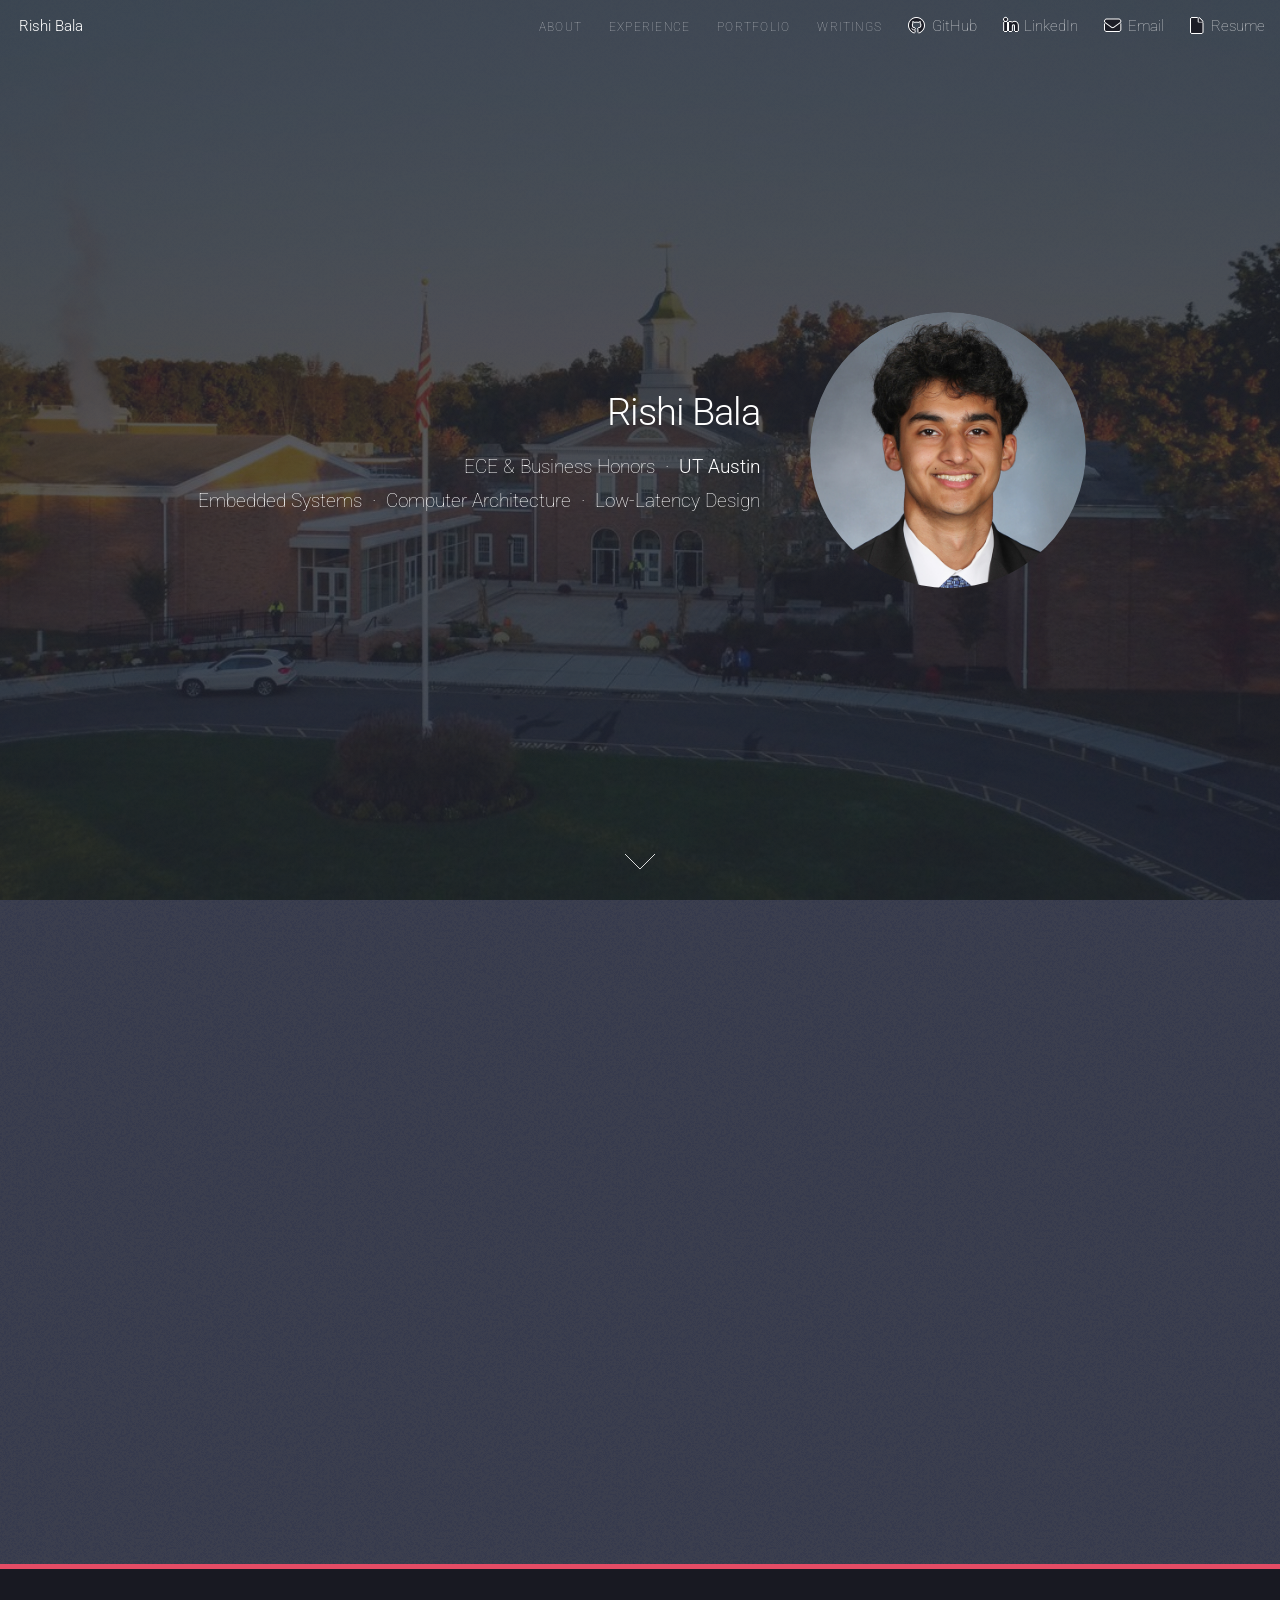
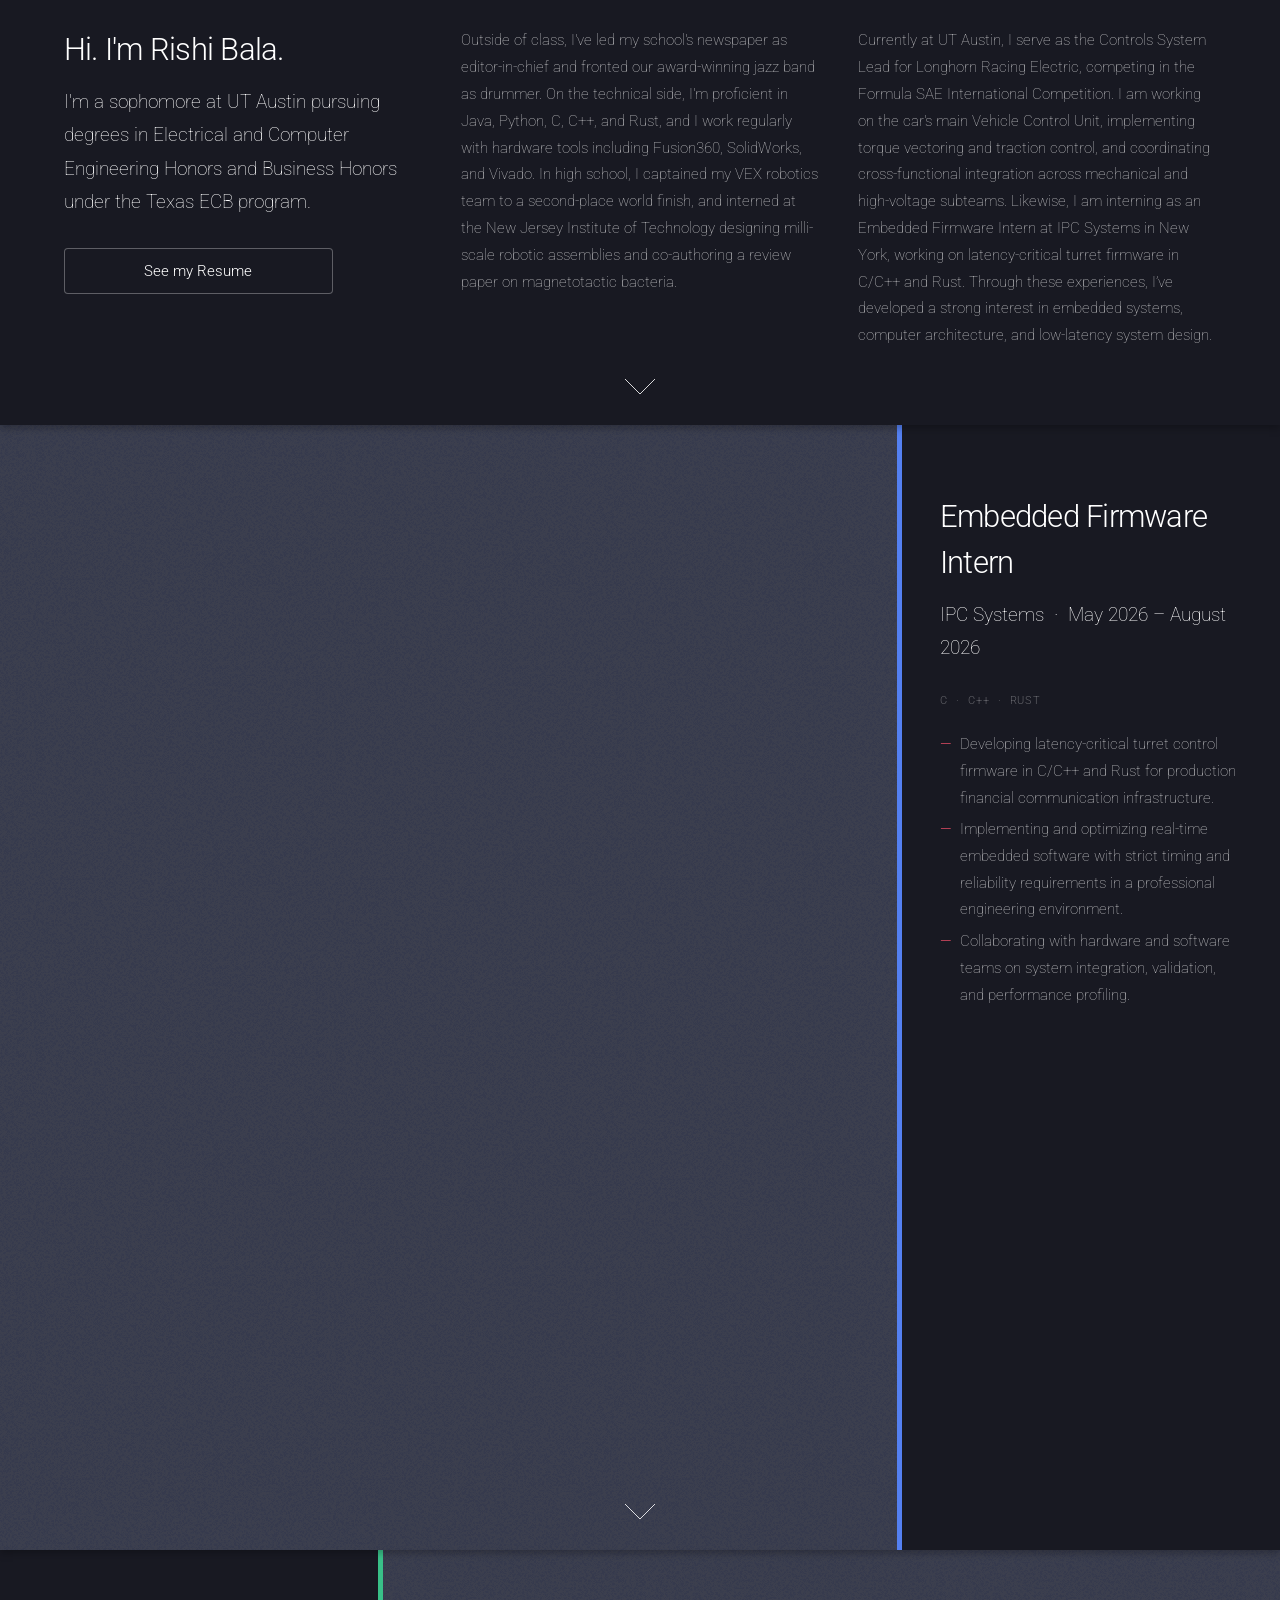
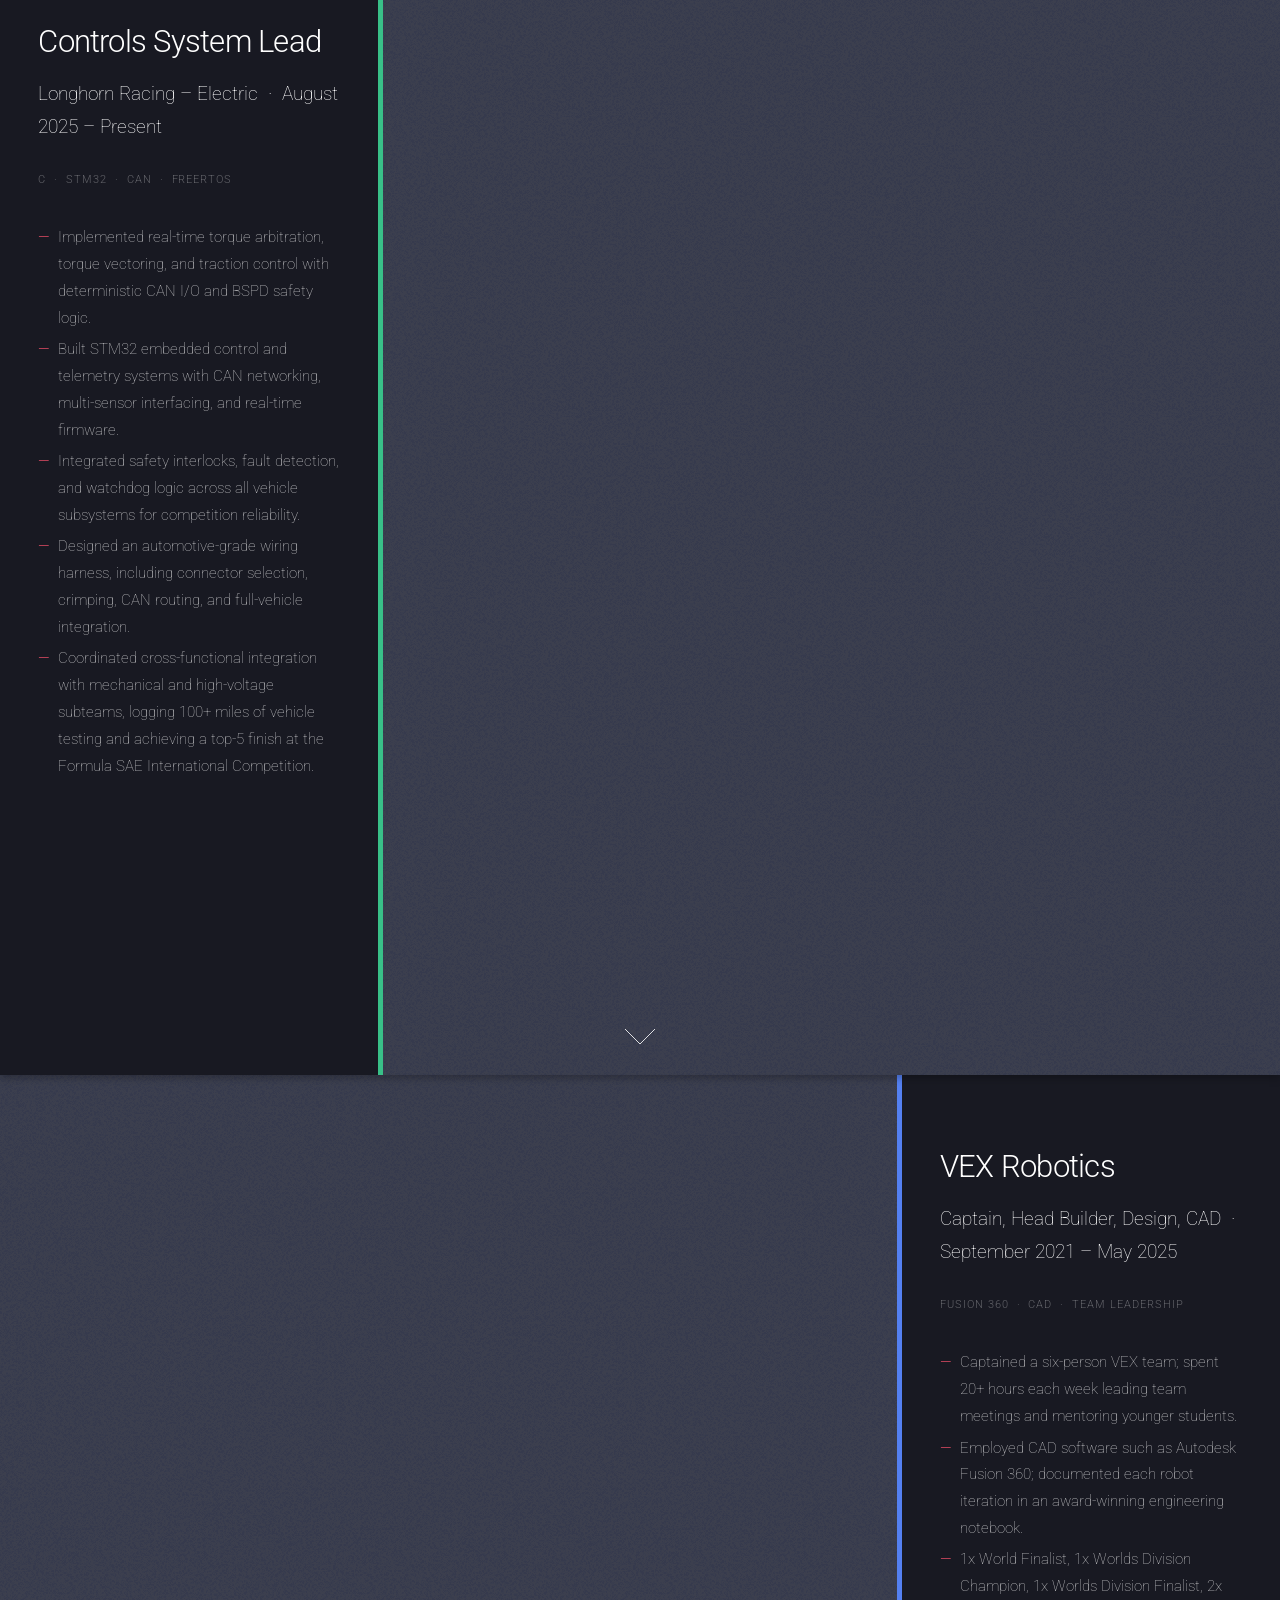
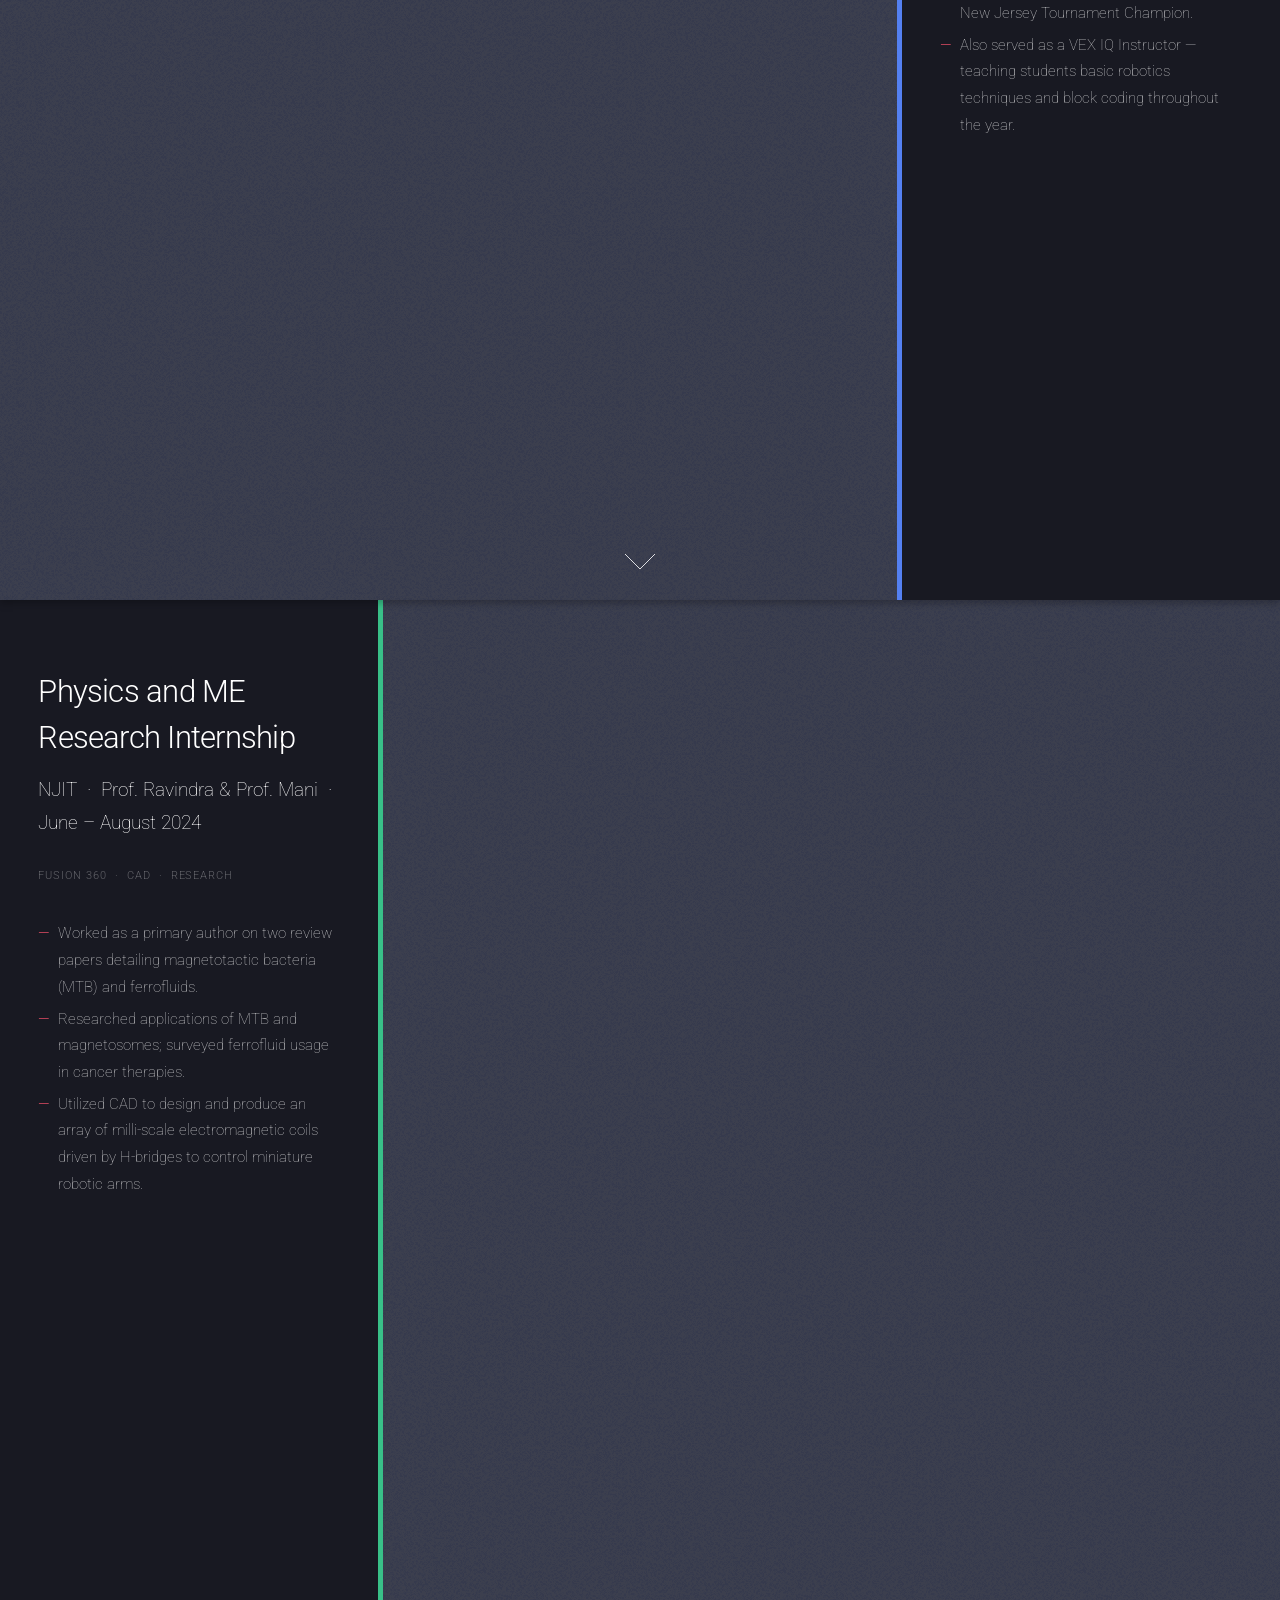
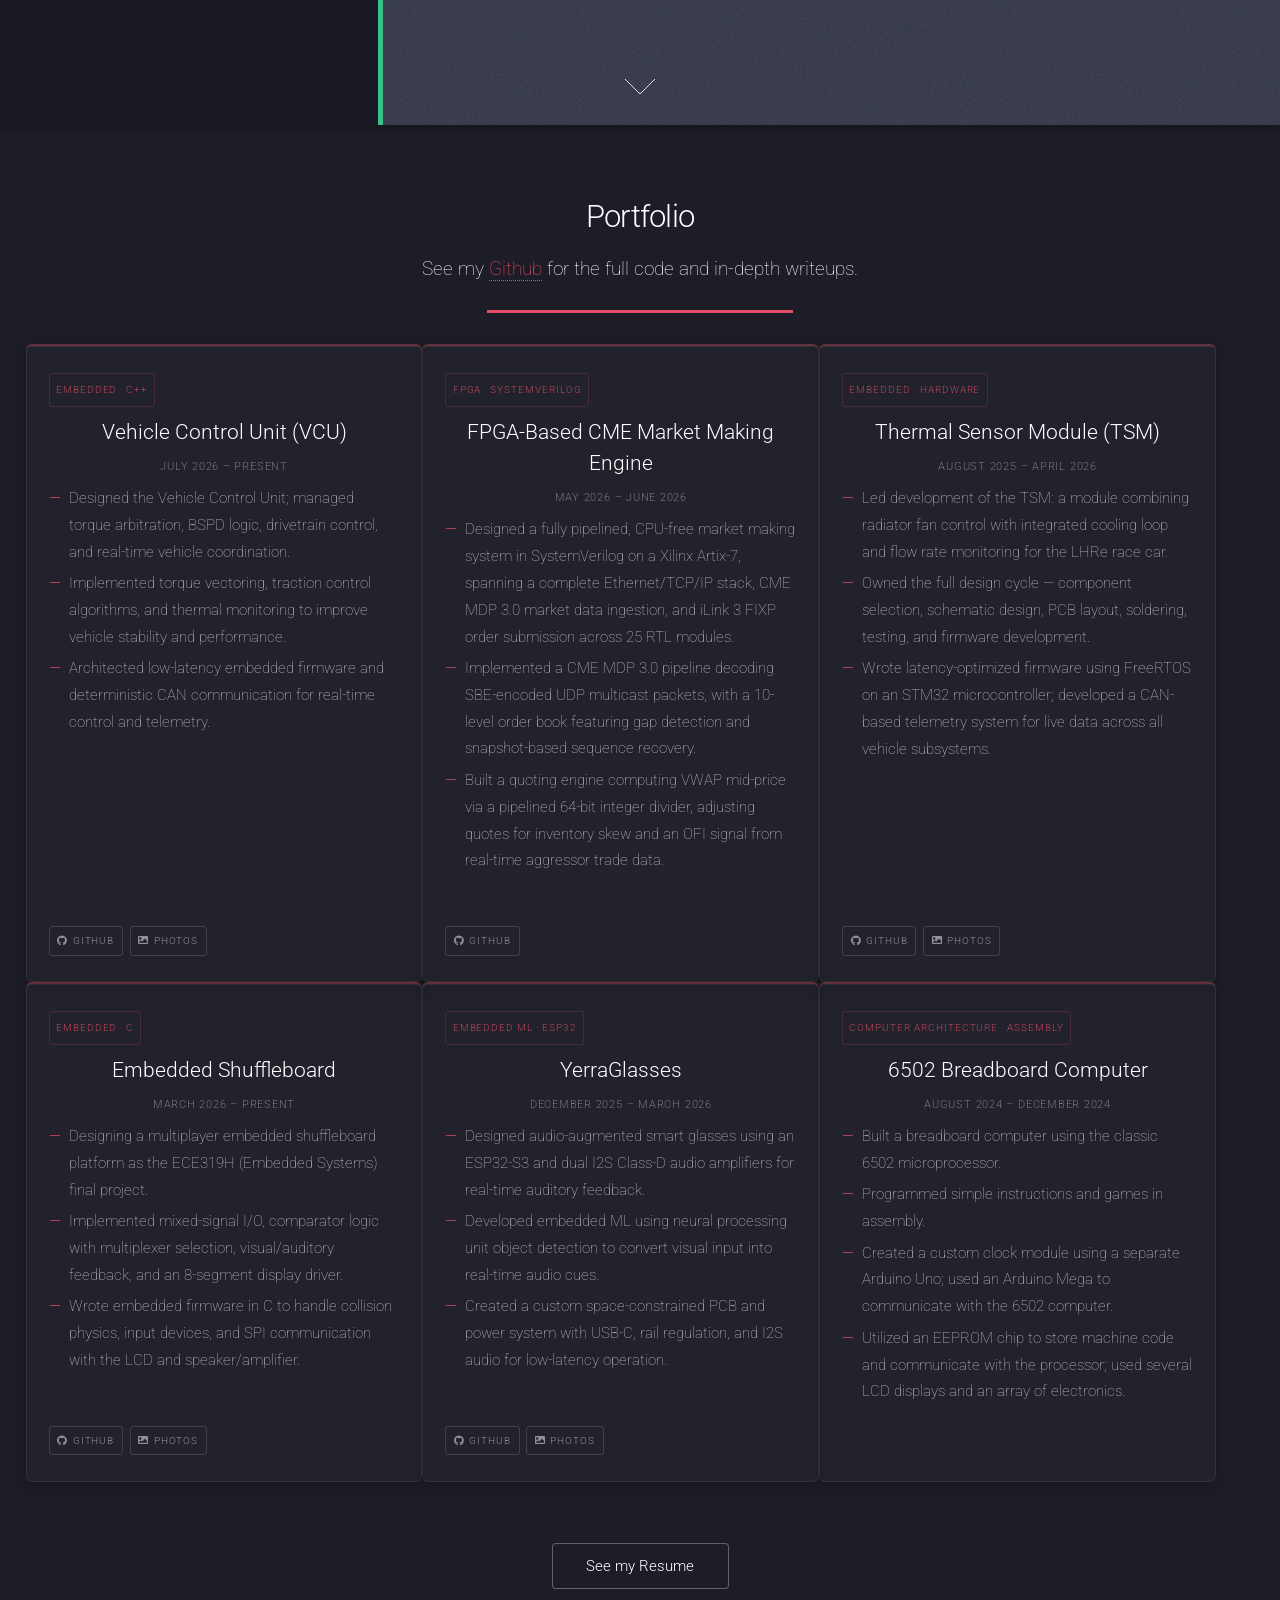
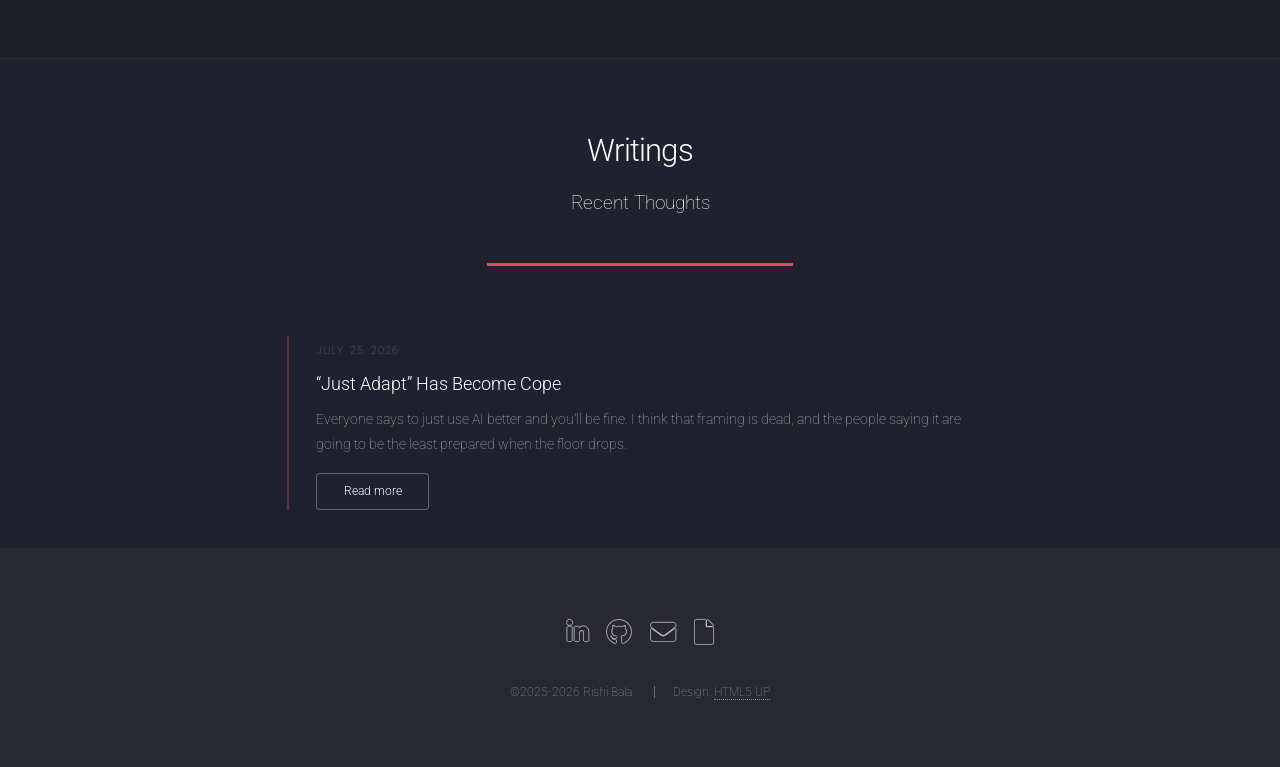
==== index.html @ bdae5bd9 "updated" ====
<!DOCTYPE HTML>

<html>

<head>
	<title>Rishi Bala</title>
	<meta charset="utf-8" />
	<meta name="viewport" content="width=device-width, initial-scale=1, user-scalable=no" />
	<link rel="stylesheet" href="assets/css/main.css" />
	<link rel="icon" type="image/png" href="pic100.ico" />
	<noscript>
		<link rel="stylesheet" href="assets/css/noscript.css" />
	</noscript>
</head>

<body class="is-preload landing">
	<div id="page-wrapper">

		<!-- Header -->
		<header id="header">
			<h1 id="logo"><a href="index.html">Rishi Bala</a></h1>
			<nav id="nav">
				<ul>
					<li><a href="#one" class="scrolly">About</a></li>
					<li><a href="#ipc" class="scrolly">Experience</a></li>
					<li><a href="#five" class="scrolly">Portfolio</a></li>
					<li><a href="#blog" class="scrolly">Writings</a></li>
					<li><a href="https://github.com/rbala25" class="icon brands alt fa-github"><span class="label">GitHub</span></a></li>
					<li><a href="https://www.linkedin.com/in/rishi-bala-443583258/" class="icon brands alt fa-linkedin-in"><span class="label">LinkedIn</span></a></li>
					<li><a href="mailto:rishibala2007@gmail.com" class="icon solid alt fa-envelope"><span class="label">Email</span></a></li>
					<li><a href="images/Rishi Bala Resume.pdf" class="icon solid alt fa-file"><span class="label">Resume</span></a></li>
				</ul>
			</nav>
		</header>

		<!-- Banner -->
		<section id="banner">
			<div class="content">
				<header>
					<h2>Rishi Bala</h2>
					<p>ECE &amp; Business Honors &nbsp;&middot;&nbsp; <strong>UT Austin</strong>
						<br>
						Embedded Systems &nbsp;&middot;&nbsp; Computer Architecture &nbsp;&middot;&nbsp; Low-Latency Design
					</p>
				</header>
				<span class="image"><img src="images/pic00.jpg" alt="" /></span>
			</div>
			<a href="#one" class="goto-next scrolly">Next</a>
		</section>

		<!-- One -->
		<section id="one" class="spotlight style1 bottom">
			<span class="image fit main"><img src="images/pic02.jpg" alt="" /></span>
			<div class="content">
				<div class="container">
					<div class="row">
						<div class="col-4 col-12-medium">
							<header>
								<h2>Hi. I'm <strong>Rishi Bala</strong>.</h2>
								<p>I'm a sophomore at UT Austin pursuing degrees in Electrical and Computer Engineering
									Honors and Business Honors under the Texas ECB program.</p>
							</header>
							<a href="images/Rishi Bala Resume.pdf" class="button1">See my
								Resume</a>
						</div>
						<div class="col-4 col-12-medium">
							<p>Outside of class, I've led my school's newspaper as editor-in-chief and fronted our award-winning jazz band as drummer. On the technical side, I'm proficient in Java, Python, C, C++, and Rust, and I work regularly with hardware tools including Fusion360, SolidWorks, and Vivado. In high school, I captained my VEX robotics team to a second-place world finish, and interned at the New Jersey Institute of Technology designing milli-scale robotic assemblies and co-authoring a review paper on magnetotactic bacteria.</p>
						</div>
						<div class="col-4 col-12-medium">
							<p>Currently at UT Austin, I serve as the Controls System Lead for Longhorn Racing Electric,
								competing in the Formula SAE International Competition. I am working on the car's main
								Vehicle Control Unit, implementing torque vectoring and traction
								control,
								and coordinating cross-functional integration across mechanical and high-voltage
								subteams.
								Likewise, I am interning as
								an Embedded Firmware Intern at IPC Systems in New York, working on latency-critical
								turret firmware in C/C++ and Rust. Through these experiences, I&#x2019;ve developed a
								strong interest in embedded systems, computer architecture, and low-latency system
								design.
							</p>
						</div>
					</div>
				</div>
			</div>
			<a href="#ipc" class="goto-next scrolly">Next</a>
		</section>

		<!-- IPC -->
		<section id="ipc" class="spotlight style2 right">
			<span class="image fit main"><img src="images/ipc.png" alt="" /></span>
			<div class="content">
				<header>
					<h2>Embedded Firmware Intern</h2>
					<p>IPC Systems &nbsp;&middot;&nbsp; May 2026 &ndash; August 2026</p>
					<p class="tech-stack">C &nbsp;&middot;&nbsp; C++ &nbsp;&middot;&nbsp; Rust</p>
				</header>
				<ul class="contentul">
					<li>Developing latency-critical turret control firmware in C/C++ and Rust for production financial communication infrastructure.</li>
					<li>Implementing and optimizing real-time embedded software with strict timing and reliability requirements in a professional engineering environment.</li>
					<li>Collaborating with hardware and software teams on system integration, validation, and performance profiling.</li>
				</ul>
			</div>

			<a href="#lhre" class="goto-next scrolly">Next</a>
		</section>

		<!-- LHRe -->
		<section id="lhre" class="spotlight style3 left">
			<span class="image fit main"><img src="images/pic100.jpg" alt="" /></span>
			<div class="content">
				<header>
					<h2>Controls System Lead</h2>
					<p>Longhorn Racing &ndash; Electric &nbsp;&middot;&nbsp; August 2025 &ndash; Present</p>
					<p class="tech-stack">C &nbsp;&middot;&nbsp; STM32 &nbsp;&middot;&nbsp; CAN &nbsp;&middot;&nbsp; FreeRTOS</p>
				</header>
				<p>
				<ul class="contentul">
					<li>Implemented real-time torque arbitration, torque vectoring, and traction control with
						deterministic CAN I/O and BSPD safety logic.</li>
					<li>Built STM32 embedded control and telemetry systems with CAN networking, multi-sensor
						interfacing, and real-time firmware.</li>
					<li>Integrated safety interlocks, fault detection, and watchdog logic across all vehicle
						subsystems for competition reliability.</li>
					<li>Designed an automotive-grade wiring harness, including connector selection, crimping,
						CAN routing, and full-vehicle integration.</li>
					<li>Coordinated cross-functional integration with mechanical and high-voltage subteams,
						logging 100+ miles of vehicle testing and achieving a top-5 finish at the Formula SAE
						International Competition.</li>
				</ul>
				</p>
			</div>

			<a href="#two" class="goto-next scrolly">Next</a>
		</section>

		<!-- VEX -->
		<section id="two" class="spotlight style2 right">
			<span class="image fit main"><img src="images/pic03.png" alt="" /></span>
			<div class="content">
				<header>
					<h2>VEX Robotics</h2>
					<p>Captain, Head Builder, Design, CAD &nbsp;&middot;&nbsp; September 2021 &ndash; May 2025</p>
					<p class="tech-stack">Fusion 360 &nbsp;&middot;&nbsp; CAD &nbsp;&middot;&nbsp; Team Leadership</p>
				</header>
				<p>
				<ul class="contentul">
					<li>Captained a six-person VEX team; spent 20+ hours each week leading team meetings and
						mentoring younger students.</li>
					<li>Employed CAD software such as Autodesk Fusion 360; documented each robot iteration in an
						award-winning engineering notebook.</li>
					<li>1x World Finalist, 1x Worlds Division Champion, 1x Worlds Division Finalist, 2x New Jersey
						Tournament Champion.</li>
					<li>Also served as a VEX IQ Instructor &#x2014; teaching students basic robotics techniques and
						block
						coding throughout the year.</li>
				</ul>
				</p>
			</div>

			<a href="#njit" class="goto-next scrolly">Next</a>
		</section>

		<!-- NJIT -->
		<section id="njit" class="spotlight style3 left">
			<span class="image fit main"><img src="images/pic11.jpg" alt="" /></span>
			<div class="content">
				<header>
					<h2>Physics and ME Research Internship</h2>
					<p>NJIT &nbsp;&middot;&nbsp; Prof. Ravindra &amp; Prof. Mani &nbsp;&middot;&nbsp; June &ndash; August 2024</p>
					<p class="tech-stack">Fusion 360 &nbsp;&middot;&nbsp; CAD &nbsp;&middot;&nbsp; Research</p>
				</header>
				<p>
				<ul class="contentul">
					<li>Worked as a primary author on two review papers detailing magnetotactic bacteria (MTB) and
						ferrofluids.</li>
					<li>Researched applications of MTB and magnetosomes; surveyed ferrofluid usage in cancer therapies.
					</li>
					<li>Utilized CAD to design and produce an array of milli-scale electromagnetic coils driven by
						H-bridges to control miniature robotic arms.</li>
				</ul>
				</p>
			</div>

			<a href="#five" class="goto-next scrolly">Next</a>
		</section>


		<!-- Portfolio -->
		<section id="five" class="wrapper style1 special fade-up">
			<div class="container">
				<header class="major">
					<h2>Portfolio</h2>
					<p class="pmaj">See my <a href="https://github.com/rbala25">Github</a> for the full code and
						in-depth writeups.</p>
				</header>
				<div class="box alt">
					<div class="row gtr-uniform">

						<!-- VCU — newest first -->
						<section class="col-4 col-6-medium col-12-xsmall">
							<span class="proj-tag">Embedded &middot; C++</span>
							<h3 class="pmaj">Vehicle Control Unit (VCU)</h3>
							<h5>July 2026 &ndash; Present</h5>
							<ul class="contentul">
								<li>Designed the Vehicle Control Unit; managed torque arbitration, BSPD logic,
									drivetrain control, and real-time vehicle coordination.</li>
								<li>Implemented torque vectoring, traction control algorithms, and thermal monitoring
									to improve vehicle stability and performance.</li>
								<li>Architected low-latency embedded firmware and deterministic CAN communication for
									real-time control and telemetry.</li>
							</ul>
							<div class="proj-links">
								<a href="#" class="proj-link-btn proj-github">GitHub</a>
								<a href="#" class="proj-link-btn proj-photos">Photos</a>
							</div>
						</section>

						<!-- FPGA Market Making Engine -->
						<section class="col-4 col-6-medium col-12-xsmall">
							<span class="proj-tag">FPGA &middot; SystemVerilog</span>
							<h3 class="pmaj">FPGA-Based CME Market Making Engine</h3>
							<h5>May 2026 &ndash; June 2026</h5>
							<ul class="contentul">
								<li>Designed a fully pipelined, CPU-free market making system in SystemVerilog on a
									Xilinx Artix-7, spanning a complete Ethernet/TCP/IP stack, CME MDP 3.0 market data
									ingestion, and iLink 3 FIXP order submission across 25 RTL modules.</li>
								<li>Implemented a CME MDP 3.0 pipeline decoding SBE-encoded UDP multicast packets,
									with a 10-level order book featuring gap detection and snapshot-based sequence
									recovery.</li>
								<li>Built a quoting engine computing VWAP mid-price via a pipelined 64-bit integer
									divider, adjusting quotes for inventory skew and an OFI signal from real-time
									aggressor trade data.</li>
							</ul>
							<div class="proj-links">
								<a href="https://github.com/rbala25/Hermes" class="proj-link-btn">GitHub</a>
							</div>
						</section>

						<!-- TSM -->
						<section class="col-4 col-6-medium col-12-xsmall">
							<span class="proj-tag">Embedded &middot; Hardware</span>
							<h3 class="pmaj">Thermal Sensor Module (TSM)</h3>
							<h5>August 2025 &ndash; April 2026</h5>
							<ul class="contentul">
								<li>Led development of the TSM: a module combining radiator fan control with
									integrated cooling loop and flow rate monitoring for the LHRe race car.</li>
								<li>Owned the full design cycle &#x2014; component selection, schematic design, PCB
									layout,
									soldering, testing, and firmware development.</li>
								<li>Wrote latency-optimized firmware using FreeRTOS on an STM32 microcontroller;
									developed a CAN-based telemetry system for live data across all vehicle subsystems.
								</li>
							</ul>
							<div class="proj-links">
								<a href="https://github.com/LonghornRacingElectric/lhre-2026" class="proj-link-btn">GitHub</a>
								<a href="https://drive.google.com/drive/folders/1zR8YH4-cDmPpDo7bMbnGwRXUMhnacN5k?usp=sharing" class="proj-link-btn">Photos</a>
							</div>
						</section>

						<!-- Embedded Shuffleboard -->
						<section class="col-4 col-6-medium col-12-xsmall">
							<span class="proj-tag">Embedded &middot; C</span>
							<h3 class="pmaj">Embedded Shuffleboard</h3>
							<h5>March 2026 &ndash; Present</h5>
							<ul class="contentul">
								<li>Designing a multiplayer embedded shuffleboard platform as the ECE319H (Embedded
									Systems) final project.</li>
								<li>Implemented mixed-signal I/O, comparator logic with multiplexer selection,
									visual/auditory feedback, and an 8-segment display driver.</li>
								<li>Wrote embedded firmware in C to handle collision physics, input devices, and SPI
									communication with the LCD and speaker/amplifier.</li>
							</ul>
							<div class="proj-links">
								<a href="https://github.com/rbala25/shuffleboard" class="proj-link-btn">GitHub</a>
								<a href="https://drive.google.com/drive/folders/1p-Z9UNf5Icno8W_AVGIMvWcCk9tpiBYZ?usp=sharing" class="proj-link-btn">Photos</a>
							</div>
						</section>

						<!-- YerraGlasses -->
						<section class="col-4 col-6-medium col-12-xsmall">
							<span class="proj-tag">Embedded ML &middot; ESP32</span>
							<h3 class="pmaj">YerraGlasses</h3>
							<h5>December 2025 &ndash; March 2026</h5>
							<ul class="contentul">
								<li>Designed audio-augmented smart glasses using an ESP32-S3 and dual I2S Class-D audio
									amplifiers for real-time auditory feedback.</li>
								<li>Developed embedded ML using neural processing unit object detection to convert
									visual input into real-time audio cues.</li>
								<li>Created a custom space-constrained PCB and power system with USB-C, rail
									regulation, and I2S audio for low-latency operation.</li>
							</ul>
							<div class="proj-links">
								<a href="https://github.com/rbala25/YerraGlasses" class="proj-link-btn">GitHub</a>
								<a href="https://drive.google.com/drive/folders/1w4vBmSLKzXsivGAmHuFtQhh-V_MzW7Ro?usp=sharing" class="proj-link-btn">Photos</a>
							</div>
						</section>

						<!-- 6502 Breadboard Computer -->
						<section class="col-4 col-6-medium col-12-xsmall">
							<span class="proj-tag">Computer Architecture &middot; Assembly</span>
							<h3 class="pmaj">6502 Breadboard Computer</h3>
							<h5>August 2024 &ndash; December 2024</h5>
							<ul class="contentul">
								<li>Built a breadboard computer using the classic 6502 microprocessor.</li>
								<li>Programmed simple instructions and games in assembly.</li>
								<li>Created a custom clock module using a separate Arduino Uno; used an Arduino Mega to
									communicate with the 6502 computer.</li>
								<li>Utilized an EEPROM chip to store machine code and communicate with the processor;
									used several LCD displays and an array of electronics.</li>
							</ul>
						</section>

					</div>
				</div>
				<footer class="major">
					<ul class="actions special">
						<li><a href="images/Rishi Bala Resume.pdf" class="button">See my Resume</a></li>
					</ul>
				</footer>
			</div>
		</section>

		<!-- Blog -->
		<section id="blog" class="wrapper style1 fade-up">
			<div class="container">
				<header class="major">
					<h2>Writings</h2>
					<p>Recent Thoughts</p>
				</header>
				<div class="blog-list">

					<article class="blog-card">
						<p class="blog-date">July 25, 2026</p>
						<h3>&ldquo;Just Adapt&rdquo; Has Become Cope</h3>
						<p>Everyone says to just use AI better and you'll be fine. I think that framing is dead, and the people saying it are going to be the least prepared when the floor drops.</p>
						<a href="blog/just-adapt.html" class="button small">Read more</a>
					</article>

				</div>
			</div>
		</section>

		<!-- Footer -->
		<footer id="footer">
			<ul class="icons">
				<li><a href="https://www.linkedin.com/in/rishi-bala-443583258/"
						class="icon brands alt fa-linkedin-in"><span class="label"></span></a></li>
				<li><a href="https://github.com/rbala25" class="icon brands alt fa-github"><span
							class="label"></span></a></li>
				<li><a href="mailto:rishibala2007@gmail.com" class="icon solid alt fa-envelope"><span
							class="label"></span></a></li>
				<li><a href="images/Rishi Bala Resume.pdf" class="icon solid alt fa-solid fa-file"><span
							class="label"></span></a>
				</li>
			</ul>
			<ul class="copyright">
				<li>&copy;2025-2026 Rishi Bala</li>
				<li>Design: <a href="http://html5up.net">HTML5 UP</a></li>
			</ul>
		</footer>

	</div>

	<!-- Scripts -->
	<script src="assets/js/jquery.min.js"></script>
	<script src="assets/js/jquery.scrolly.min.js"></script>
	<script src="assets/js/jquery.dropotron.min.js"></script>
	<script src="assets/js/jquery.scrollex.min.js"></script>
	<script src="assets/js/browser.min.js"></script>
	<script src="assets/js/breakpoints.min.js"></script>
	<script src="assets/js/util.js"></script>
	<script src="assets/js/main.js"></script>

</body>

</html>
---- assets/css/main.css ----
@import url("fontawesome-all.min.css");
@import url("https://fonts.googleapis.com/css?family=Roboto:100,300,100italic,300italic");

/*
	Landed by HTML5 UP
	html5up.net | @ajlkn
	Free for personal and commercial use under the CCA 3.0 license (html5up.net/license)
*/

html,
body,
div,
span,
applet,
object,
iframe,
h1,
h2,
h3,
h4,
h5,
h6,
p,
blockquote,
pre,
a,
abbr,
acronym,
address,
big,
cite,
code,
del,
dfn,
em,
img,
ins,
kbd,
q,
s,
samp,
small,
strike,
strong,
sub,
sup,
tt,
var,
b,
u,
i,
center,
dl,
dt,
dd,
ol,
ul,
li,
fieldset,
form,
label,
legend,
table,
caption,
tbody,
tfoot,
thead,
tr,
th,
td,
article,
aside,
canvas,
details,
embed,
figure,
figcaption,
footer,
header,
hgroup,
menu,
nav,
output,
ruby,
section,
summary,
time,
mark,
audio,
video {
	margin: 0;
	padding: 0;
	border: 0;
	font-size: 100%;
	font: inherit;
	vertical-align: baseline;
}

article,
aside,
details,
figcaption,
figure,
footer,
header,
hgroup,
menu,
nav,
section {
	display: block;
}

body {
	line-height: 1;
}

ol,
ul {
	list-style: none;
}

blockquote,
q {
	quotes: none;
}

blockquote:before,
blockquote:after,
q:before,
q:after {
	content: '';
	content: none;
}

table {
	border-collapse: collapse;
	border-spacing: 0;
}

body {
	-webkit-text-size-adjust: none;
}

mark {
	background-color: transparent;
	color: inherit;
}

input::-moz-focus-inner {
	border: 0;
	padding: 0;
}

input,
select,
textarea {
	-moz-appearance: none;
	-webkit-appearance: none;
	-ms-appearance: none;
	appearance: none;
}

/* Basic */

html {
	box-sizing: border-box;
}

*,
*:before,
*:after {
	box-sizing: inherit;
}

html,
body {
	background: #1c1d26;
}

body.is-preload *,
body.is-preload *:before,
body.is-preload *:after {
	-moz-animation: none !important;
	-webkit-animation: none !important;
	-ms-animation: none !important;
	animation: none !important;
	-moz-transition: none !important;
	-webkit-transition: none !important;
	-ms-transition: none !important;
	transition: none !important;
}

body,
input,
select,
textarea {
	color: rgba(255, 255, 255, 0.75);
	font-family: "Roboto", Helvetica, sans-serif;
	font-size: 15pt;
	font-weight: 100;
	line-height: 1.75em;
}

a {
	-moz-transition: border-color 0.2s ease-in-out, color 0.2s ease-in-out;
	-webkit-transition: border-color 0.2s ease-in-out, color 0.2s ease-in-out;
	-ms-transition: border-color 0.2s ease-in-out, color 0.2s ease-in-out;
	transition: border-color 0.2s ease-in-out, color 0.2s ease-in-out;
	border-bottom: dotted 1px;
	color: #e44c65;
	text-decoration: none;
}

a:hover {
	color: #e44c65 !important;
	border-bottom-color: transparent;
}

strong,
b {
	color: #ffffff;
	font-weight: 300;
}

em,
i {
	font-style: italic;
}

p {
	margin: 0 0 2em 0;
}

h1,
h2,
h3,
h4,
h5,
h6 {
	color: #ffffff;
	font-weight: 300;
	line-height: 1em;
	margin: 0 0 1em 0;
}

h1 a,
h2 a,
h3 a,
h4 a,
h5 a,
h6 a {
	color: inherit;
	border: 0;
}

h2 {
	font-size: 2em;
	line-height: 1.5em;
	letter-spacing: -0.025em;
}

h3 {
	font-size: 1.35em;
	line-height: 1.5em;
}

h4 {
	font-size: 1.1em;
	line-height: 1.5em;
}

h5 {
	font-size: 0.9em;
	line-height: 1.5em;
}

h6 {
	font-size: 0.7em;
	line-height: 1.5em;
}

sub {
	font-size: 0.8em;
	position: relative;
	top: 0.5em;
}

sup {
	font-size: 0.8em;
	position: relative;
	top: -0.5em;
}

hr {
	border: 0;
	border-bottom: solid 1px rgba(255, 255, 255, 0.3);
	margin: 3em 0;
}

hr.major {
	margin: 4em 0;
}

blockquote {
	border-left: solid 4px rgba(255, 255, 255, 0.3);
	font-style: italic;
	margin: 0 0 2em 0;
	padding: 0.5em 0 0.5em 2em;
}

code {
	background: rgba(255, 255, 255, 0.075);
	border-radius: 4px;
	font-family: "Courier New", monospace;
	font-size: 0.9em;
	margin: 0 0.25em;
	padding: 0.25em 0.65em;
}

pre {
	-webkit-overflow-scrolling: touch;
	font-family: "Courier New", monospace;
	font-size: 0.9em;
	margin: 0 0 2em 0;
}

pre code {
	display: block;
	line-height: 1.75em;
	padding: 1em 1.5em;
	overflow-x: auto;
}

.align-left {
	text-align: left;
}

.align-center {
	text-align: center;
}

.align-right {
	text-align: right;
}

/* Loader */

@-moz-keyframes spinner-show {
	0% {
		opacity: 0;
	}

	100% {
		opacity: 1;
	}
}

@-webkit-keyframes spinner-show {
	0% {
		opacity: 0;
	}

	100% {
		opacity: 1;
	}
}

@-ms-keyframes spinner-show {
	0% {
		opacity: 0;
	}

	100% {
		opacity: 1;
	}
}

@keyframes spinner-show {
	0% {
		opacity: 0;
	}

	100% {
		opacity: 1;
	}
}

@-moz-keyframes spinner-hide {
	0% {
		color: rgba(255, 255, 255, 0.15);
		z-index: 100001;
		-moz-transform: scale(1) rotate(0deg);
		-webkit-transform: scale(1) rotate(0deg);
		-ms-transform: scale(1) rotate(0deg);
		transform: scale(1) rotate(0deg);
	}

	99% {
		color: #1c1d26;
		z-index: 100001;
		-moz-transform: scale(0.5) rotate(360deg);
		-webkit-transform: scale(0.5) rotate(360deg);
		-ms-transform: scale(0.5) rotate(360deg);
		transform: scale(0.5) rotate(360deg);
	}

	100% {
		color: #1c1d26;
		z-index: -1;
		-moz-transform: scale(0.5) rotate(360deg);
		-webkit-transform: scale(0.5) rotate(360deg);
		-ms-transform: scale(0.5) rotate(360deg);
		transform: scale(0.5) rotate(360deg);
	}
}

@-webkit-keyframes spinner-hide {
	0% {
		color: rgba(255, 255, 255, 0.15);
		z-index: 100001;
		-moz-transform: scale(1) rotate(0deg);
		-webkit-transform: scale(1) rotate(0deg);
		-ms-transform: scale(1) rotate(0deg);
		transform: scale(1) rotate(0deg);
	}

	99% {
		color: #1c1d26;
		z-index: 100001;
		-moz-transform: scale(0.5) rotate(360deg);
		-webkit-transform: scale(0.5) rotate(360deg);
		-ms-transform: scale(0.5) rotate(360deg);
		transform: scale(0.5) rotate(360deg);
	}

	100% {
		color: #1c1d26;
		z-index: -1;
		-moz-transform: scale(0.5) rotate(360deg);
		-webkit-transform: scale(0.5) rotate(360deg);
		-ms-transform: scale(0.5) rotate(360deg);
		transform: scale(0.5) rotate(360deg);
	}
}

@-ms-keyframes spinner-hide {
	0% {
		color: rgba(255, 255, 255, 0.15);
		z-index: 100001;
		-moz-transform: scale(1) rotate(0deg);
		-webkit-transform: scale(1) rotate(0deg);
		-ms-transform: scale(1) rotate(0deg);
		transform: scale(1) rotate(0deg);
	}

	99% {
		color: #1c1d26;
		z-index: 100001;
		-moz-transform: scale(0.5) rotate(360deg);
		-webkit-transform: scale(0.5) rotate(360deg);
		-ms-transform: scale(0.5) rotate(360deg);
		transform: scale(0.5) rotate(360deg);
	}

	100% {
		color: #1c1d26;
		z-index: -1;
		-moz-transform: scale(0.5) rotate(360deg);
		-webkit-transform: scale(0.5) rotate(360deg);
		-ms-transform: scale(0.5) rotate(360deg);
		transform: scale(0.5) rotate(360deg);
	}
}

@keyframes spinner-hide {
	0% {
		color: rgba(255, 255, 255, 0.15);
		z-index: 100001;
		-moz-transform: scale(1) rotate(0deg);
		-webkit-transform: scale(1) rotate(0deg);
		-ms-transform: scale(1) rotate(0deg);
		transform: scale(1) rotate(0deg);
	}

	99% {
		color: #1c1d26;
		z-index: 100001;
		-moz-transform: scale(0.5) rotate(360deg);
		-webkit-transform: scale(0.5) rotate(360deg);
		-ms-transform: scale(0.5) rotate(360deg);
		transform: scale(0.5) rotate(360deg);
	}

	100% {
		color: #1c1d26;
		z-index: -1;
		-moz-transform: scale(0.5) rotate(360deg);
		-webkit-transform: scale(0.5) rotate(360deg);
		-ms-transform: scale(0.5) rotate(360deg);
		transform: scale(0.5) rotate(360deg);
	}
}

@-moz-keyframes spinner-rotate {
	0% {
		-moz-transform: scale(1) rotate(0deg);
		-webkit-transform: scale(1) rotate(0deg);
		-ms-transform: scale(1) rotate(0deg);
		transform: scale(1) rotate(0deg);
	}

	100% {
		-moz-transform: scale(1) rotate(360deg);
		-webkit-transform: scale(1) rotate(360deg);
		-ms-transform: scale(1) rotate(360deg);
		transform: scale(1) rotate(360deg);
	}
}

@-webkit-keyframes spinner-rotate {
	0% {
		-moz-transform: scale(1) rotate(0deg);
		-webkit-transform: scale(1) rotate(0deg);
		-ms-transform: scale(1) rotate(0deg);
		transform: scale(1) rotate(0deg);
	}

	100% {
		-moz-transform: scale(1) rotate(360deg);
		-webkit-transform: scale(1) rotate(360deg);
		-ms-transform: scale(1) rotate(360deg);
		transform: scale(1) rotate(360deg);
	}
}

@-ms-keyframes spinner-rotate {
	0% {
		-moz-transform: scale(1) rotate(0deg);
		-webkit-transform: scale(1) rotate(0deg);
		-ms-transform: scale(1) rotate(0deg);
		transform: scale(1) rotate(0deg);
	}

	100% {
		-moz-transform: scale(1) rotate(360deg);
		-webkit-transform: scale(1) rotate(360deg);
		-ms-transform: scale(1) rotate(360deg);
		transform: scale(1) rotate(360deg);
	}
}

@keyframes spinner-rotate {
	0% {
		-moz-transform: scale(1) rotate(0deg);
		-webkit-transform: scale(1) rotate(0deg);
		-ms-transform: scale(1) rotate(0deg);
		transform: scale(1) rotate(0deg);
	}

	100% {
		-moz-transform: scale(1) rotate(360deg);
		-webkit-transform: scale(1) rotate(360deg);
		-ms-transform: scale(1) rotate(360deg);
		transform: scale(1) rotate(360deg);
	}
}

@-moz-keyframes overlay-hide {
	0% {
		opacity: 1;
		z-index: 100000;
	}

	15% {
		opacity: 1;
		z-index: 100000;
	}

	99% {
		opacity: 0;
		z-index: 100000;
	}

	100% {
		opacity: 0;
		z-index: -1;
	}
}

@-webkit-keyframes overlay-hide {
	0% {
		opacity: 1;
		z-index: 100000;
	}

	15% {
		opacity: 1;
		z-index: 100000;
	}

	99% {
		opacity: 0;
		z-index: 100000;
	}

	100% {
		opacity: 0;
		z-index: -1;
	}
}

@-ms-keyframes overlay-hide {
	0% {
		opacity: 1;
		z-index: 100000;
	}

	15% {
		opacity: 1;
		z-index: 100000;
	}

	99% {
		opacity: 0;
		z-index: 100000;
	}

	100% {
		opacity: 0;
		z-index: -1;
	}
}

@keyframes overlay-hide {
	0% {
		opacity: 1;
		z-index: 100000;
	}

	15% {
		opacity: 1;
		z-index: 100000;
	}

	99% {
		opacity: 0;
		z-index: 100000;
	}

	100% {
		opacity: 0;
		z-index: -1;
	}
}

body.landing {
	text-decoration: none;
}

body.landing:before {
	-moz-osx-font-smoothing: grayscale;
	-webkit-font-smoothing: antialiased;
	display: inline-block;
	font-style: normal;
	font-variant: normal;
	text-rendering: auto;
	line-height: 1;
	text-transform: none !important;
	font-family: 'Font Awesome 5 Free';
	font-weight: 900;
}

body.landing:before {
	-moz-animation: spinner-show 1.5s 1 0.25s ease forwards, spinner-hide 0.25s ease-in-out forwards !important;
	-webkit-animation: spinner-show 1.5s 1 0.25s ease forwards, spinner-hide 0.25s ease-in-out forwards !important;
	-ms-animation: spinner-show 1.5s 1 0.25s ease forwards, spinner-hide 0.25s ease-in-out forwards !important;
	animation: spinner-show 1.5s 1 0.25s ease forwards, spinner-hide 0.25s ease-in-out forwards !important;
	-moz-transform-origin: 50% 50%;
	-webkit-transform-origin: 50% 50%;
	-ms-transform-origin: 50% 50%;
	transform-origin: 50% 50%;
	color: rgba(255, 255, 255, 0.15);
	content: '\f1ce';
	cursor: default;
	display: block;
	font-size: 2em;
	height: 2em;
	left: 50%;
	line-height: 2em;
	margin: -1em 0 0 -1em;
	opacity: 0;
	position: fixed;
	text-align: center;
	top: 50%;
	width: 2em;
	z-index: -1;
}

body.landing:after {
	-moz-animation: overlay-hide 1.5s ease-in forwards !important;
	-webkit-animation: overlay-hide 1.5s ease-in forwards !important;
	-ms-animation: overlay-hide 1.5s ease-in forwards !important;
	animation: overlay-hide 1.5s ease-in forwards !important;
	background: #1c1d26;
	content: '';
	display: block;
	height: 100%;
	left: 0;
	opacity: 0;
	position: fixed;
	top: 0;
	width: 100%;
	z-index: -1;
}

body.landing.is-preload:before {
	-moz-animation: spinner-show 1.5s 1 0.25s ease forwards, spinner-rotate 0.75s infinite linear !important;
	-webkit-animation: spinner-show 1.5s 1 0.25s ease forwards, spinner-rotate 0.75s infinite linear !important;
	-ms-animation: spinner-show 1.5s 1 0.25s ease forwards, spinner-rotate 0.75s infinite linear !important;
	animation: spinner-show 1.5s 1 0.25s ease forwards, spinner-rotate 0.75s infinite linear !important;
	z-index: 100001;
}

body.landing.is-preload:after {
	-moz-animation: none !important;
	-webkit-animation: none !important;
	-ms-animation: none !important;
	animation: none !important;
	opacity: 1;
	z-index: 100000;
}

@media (-webkit-min-device-pixel-ratio: 2) {

	body.landing:before {
		line-height: 2.025em;
	}

}

/* Container */

.container {
	margin: 0 auto;
	max-width: calc(100% - 4em);
	width: 70em;
}

#pp {
	align-items: center;
}

.container.xsmall {
	width: 17.5em;
}

.container.small {
	width: 35em;
}

.container.medium {
	width: 52.5em;
}

.container.large {
	width: 87.5em;
}

.container.xlarge {
	width: 105em;
}

.container.max {
	width: 100%;
}

@media screen and (max-width: 1280px) {

	.container {
		width: 90%;
		max-width: 100%;
	}

}

@media screen and (max-width: 980px) {

	.container {
		width: 100% !important;
	}

}

/* Row */

.row {
	display: flex;
	flex-wrap: wrap;
	box-sizing: border-box;
	align-items: stretch;
}

.row>* {
	box-sizing: border-box;
}

.row.gtr-uniform>*> :last-child {
	margin-bottom: 0;
}

.row.aln-left {
	justify-content: flex-start;
}

.row.aln-center {
	justify-content: center;
}

.row.aln-right {
	justify-content: flex-end;
}

.row.aln-top {
	align-items: flex-start;
}

.row.aln-middle {
	align-items: center;
}

.row.aln-bottom {
	align-items: flex-end;
}

.row>.imp {
	order: -1;
}

.row>.col-1 {
	width: 8.33333%;
}

.row>.off-1 {
	margin-left: 8.33333%;
}

.row>.col-2 {
	width: 16.66667%;
}

.row>.off-2 {
	margin-left: 16.66667%;
}

.row>.col-3 {
	width: 25%;
}

.row>.off-3 {
	margin-left: 25%;
}

.row>.col-4 {
	width: 33.33333%;
}

.row>.off-4 {
	margin-left: 33.33333%;
}

.row>.col-5 {
	width: 41.66667%;
}

.row>.off-5 {
	margin-left: 41.66667%;
}

.row>.col-6 {
	width: 50%;
}

.row>.off-6 {
	margin-left: 50%;
}

.row>.col-7 {
	width: 58.33333%;
}

.row>.off-7 {
	margin-left: 58.33333%;
}

.row>.col-8 {
	width: 66.66667%;
}

.row>.off-8 {
	margin-left: 66.66667%;
}

.row>.col-9 {
	width: 75%;
}

.row>.off-9 {
	margin-left: 75%;
}

.row>.col-10 {
	width: 83.33333%;
}

.row>.off-10 {
	margin-left: 83.33333%;
}

.row>.col-11 {
	width: 91.66667%;
}

.row>.off-11 {
	margin-left: 91.66667%;
}

.row>.col-12 {
	width: 100%;
}

.row>.off-12 {
	margin-left: 100%;
}

.row.gtr-0 {
	margin-top: 0;
	margin-left: 0em;
}

.row.gtr-0>* {
	padding: 0 0 0 0em;
}

.row.gtr-0.gtr-uniform {
	margin-top: 0em;
}

.row.gtr-0.gtr-uniform>* {
	padding-top: 0em;
}

.row.gtr-25 {
	margin-top: 0;
	margin-left: -0.625em;
}

.row.gtr-25>* {
	padding: 0 0 0 0.625em;
}

.row.gtr-25.gtr-uniform {
	margin-top: -0.625em;
}

.row.gtr-25.gtr-uniform>* {
	padding-top: 0.625em;
}

.row.gtr-50 {
	margin-top: 0;
	margin-left: -1.25em;
}

.row.gtr-50>* {
	padding: 0 0 0 1.25em;
}

.row.gtr-50.gtr-uniform {
	margin-top: -1.25em;
}

.row.gtr-50.gtr-uniform>* {
	padding-top: 1.25em;
}

.row {
	margin-top: 0;
	margin-left: -2.5em;
}

.row>* {
	padding: 0 0 0 2.5em;
}

.row.gtr-uniform {
	margin-top: -2.5em;
}

.row.gtr-uniform>* {
	padding-top: 2.5em;
}

.row.gtr-150 {
	margin-top: 0;
	margin-left: -3.75em;
}

.row.gtr-150>* {
	padding: 0 0 0 3.75em;
}

.row.gtr-150.gtr-uniform {
	margin-top: -3.75em;
}

.row.gtr-150.gtr-uniform>* {
	padding-top: 3.75em;
}

.row.gtr-200 {
	margin-top: 0;
	margin-left: -5em;
}

.row.gtr-200>* {
	padding: 0 0 0 5em;
}

.row.gtr-200.gtr-uniform {
	margin-top: -5em;
}

.row.gtr-200.gtr-uniform>* {
	padding-top: 5em;
}

@media screen and (max-width: 1680px) {

	.row {
		display: flex;
		flex-wrap: wrap;
		box-sizing: border-box;
		align-items: stretch;
	}

	.row>* {
		box-sizing: border-box;
	}

	.row.gtr-uniform>*> :last-child {
		margin-bottom: 0;
	}

	.row.aln-left {
		justify-content: flex-start;
	}

	.row.aln-center {
		justify-content: center;
	}

	.row.aln-right {
		justify-content: flex-end;
	}

	.row.aln-top {
		align-items: flex-start;
	}

	.row.aln-middle {
		align-items: center;
	}

	.row.aln-bottom {
		align-items: flex-end;
	}

	.row>.imp-xlarge {
		order: -1;
	}

	.row>.col-1-xlarge {
		width: 8.33333%;
	}

	.row>.off-1-xlarge {
		margin-left: 8.33333%;
	}

	.row>.col-2-xlarge {
		width: 16.66667%;
	}

	.row>.off-2-xlarge {
		margin-left: 16.66667%;
	}

	.row>.col-3-xlarge {
		width: 25%;
	}

	.row>.off-3-xlarge {
		margin-left: 25%;
	}

	.row>.col-4-xlarge {
		width: 33.33333%;
	}

	.row>.off-4-xlarge {
		margin-left: 33.33333%;
	}

	.row>.col-5-xlarge {
		width: 41.66667%;
	}

	.row>.off-5-xlarge {
		margin-left: 41.66667%;
	}

	.row>.col-6-xlarge {
		width: 50%;
	}

	.row>.off-6-xlarge {
		margin-left: 50%;
	}

	.row>.col-7-xlarge {
		width: 58.33333%;
	}

	.row>.off-7-xlarge {
		margin-left: 58.33333%;
	}

	.row>.col-8-xlarge {
		width: 66.66667%;
	}

	.row>.off-8-xlarge {
		margin-left: 66.66667%;
	}

	.row>.col-9-xlarge {
		width: 75%;
	}

	.row>.off-9-xlarge {
		margin-left: 75%;
	}

	.row>.col-10-xlarge {
		width: 83.33333%;
	}

	.row>.off-10-xlarge {
		margin-left: 83.33333%;
	}

	.row>.col-11-xlarge {
		width: 91.66667%;
	}

	.row>.off-11-xlarge {
		margin-left: 91.66667%;
	}

	.row>.col-12-xlarge {
		width: 100%;
	}

	.row>.off-12-xlarge {
		margin-left: 100%;
	}

	.row.gtr-0 {
		margin-top: 0;
		margin-left: 0em;
	}

	.row.gtr-0>* {
		padding: 0 0 0 0em;
	}

	.row.gtr-0.gtr-uniform {
		margin-top: 0em;
	}

	.row.gtr-0.gtr-uniform>* {
		padding-top: 0em;
	}

	.row.gtr-25 {
		margin-top: 0;
		margin-left: -0.625em;
	}

	.row.gtr-25>* {
		padding: 0 0 0 0.625em;
	}

	.row.gtr-25.gtr-uniform {
		margin-top: -0.625em;
	}

	.row.gtr-25.gtr-uniform>* {
		padding-top: 0.625em;
	}

	.row.gtr-50 {
		margin-top: 0;
		margin-left: -1.25em;
	}

	.row.gtr-50>* {
		padding: 0 0 0 1.25em;
	}

	.row.gtr-50.gtr-uniform {
		margin-top: -1.25em;
	}

	.row.gtr-50.gtr-uniform>* {
		padding-top: 1.25em;
	}

	.row {
		margin-top: 0;
		margin-left: -2.5em;
	}

	.row>* {
		padding: 0 0 0 2.5em;
	}

	.row.gtr-uniform {
		margin-top: -2.5em;
	}

	.row.gtr-uniform>* {
		padding-top: 2.5em;
	}

	.row.gtr-150 {
		margin-top: 0;
		margin-left: -3.75em;
	}

	.row.gtr-150>* {
		padding: 0 0 0 3.75em;
	}

	.row.gtr-150.gtr-uniform {
		margin-top: -3.75em;
	}

	.row.gtr-150.gtr-uniform>* {
		padding-top: 3.75em;
	}

	.row.gtr-200 {
		margin-top: 0;
		margin-left: -5em;
	}

	.row.gtr-200>* {
		padding: 0 0 0 5em;
	}

	.row.gtr-200.gtr-uniform {
		margin-top: -5em;
	}

	.row.gtr-200.gtr-uniform>* {
		padding-top: 5em;
	}

}

@media screen and (max-width: 1280px) {

	.row {
		display: flex;
		flex-wrap: wrap;
		box-sizing: border-box;
		align-items: stretch;
	}

	.row>* {
		box-sizing: border-box;
	}

	.row.gtr-uniform>*> :last-child {
		margin-bottom: 0;
	}

	.row.aln-left {
		justify-content: flex-start;
	}

	.row.aln-center {
		justify-content: center;
	}

	.row.aln-right {
		justify-content: flex-end;
	}

	.row.aln-top {
		align-items: flex-start;
	}

	.row.aln-middle {
		align-items: center;
	}

	.row.aln-bottom {
		align-items: flex-end;
	}

	.row>.imp-large {
		order: -1;
	}

	.row>.col-1-large {
		width: 8.33333%;
	}

	.row>.off-1-large {
		margin-left: 8.33333%;
	}

	.row>.col-2-large {
		width: 16.66667%;
	}

	.row>.off-2-large {
		margin-left: 16.66667%;
	}

	.row>.col-3-large {
		width: 25%;
	}

	.row>.off-3-large {
		margin-left: 25%;
	}

	.row>.col-4-large {
		width: 33.33333%;
	}

	.row>.off-4-large {
		margin-left: 33.33333%;
	}

	.row>.col-5-large {
		width: 41.66667%;
	}

	.row>.off-5-large {
		margin-left: 41.66667%;
	}

	.row>.col-6-large {
		width: 50%;
	}

	.row>.off-6-large {
		margin-left: 50%;
	}

	.row>.col-7-large {
		width: 58.33333%;
	}

	.row>.off-7-large {
		margin-left: 58.33333%;
	}

	.row>.col-8-large {
		width: 66.66667%;
	}

	.row>.off-8-large {
		margin-left: 66.66667%;
	}

	.row>.col-9-large {
		width: 75%;
	}

	.row>.off-9-large {
		margin-left: 75%;
	}

	.row>.col-10-large {
		width: 83.33333%;
	}

	.row>.off-10-large {
		margin-left: 83.33333%;
	}

	.row>.col-11-large {
		width: 91.66667%;
	}

	.row>.off-11-large {
		margin-left: 91.66667%;
	}

	.row>.col-12-large {
		width: 100%;
	}

	.row>.off-12-large {
		margin-left: 100%;
	}

	.row.gtr-0 {
		margin-top: 0;
		margin-left: 0em;
	}

	.row.gtr-0>* {
		padding: 0 0 0 0em;
	}

	.row.gtr-0.gtr-uniform {
		margin-top: 0em;
	}

	.row.gtr-0.gtr-uniform>* {
		padding-top: 0em;
	}

	.row.gtr-25 {
		margin-top: 0;
		margin-left: -0.625em;
	}

	.row.gtr-25>* {
		padding: 0 0 0 0.625em;
	}

	.row.gtr-25.gtr-uniform {
		margin-top: -0.625em;
	}

	.row.gtr-25.gtr-uniform>* {
		padding-top: 0.625em;
	}

	.row.gtr-50 {
		margin-top: 0;
		margin-left: -1.25em;
	}

	.row.gtr-50>* {
		padding: 0 0 0 1.25em;
	}

	.row.gtr-50.gtr-uniform {
		margin-top: -1.25em;
	}

	.row.gtr-50.gtr-uniform>* {
		padding-top: 1.25em;
	}

	.row {
		margin-top: 0;
		margin-left: -2.5em;
	}

	.row>* {
		padding: 0 0 0 2.5em;
	}

	.row.gtr-uniform {
		margin-top: -2.5em;
	}

	.row.gtr-uniform>* {
		padding-top: 2.5em;
	}

	.row.gtr-150 {
		margin-top: 0;
		margin-left: -3.75em;
	}

	.row.gtr-150>* {
		padding: 0 0 0 3.75em;
	}

	.row.gtr-150.gtr-uniform {
		margin-top: -3.75em;
	}

	.row.gtr-150.gtr-uniform>* {
		padding-top: 3.75em;
	}

	.row.gtr-200 {
		margin-top: 0;
		margin-left: -5em;
	}

	.row.gtr-200>* {
		padding: 0 0 0 5em;
	}

	.row.gtr-200.gtr-uniform {
		margin-top: -5em;
	}

	.row.gtr-200.gtr-uniform>* {
		padding-top: 5em;
	}

}

@media screen and (max-width: 980px) {

	.row {
		display: flex;
		flex-wrap: wrap;
		box-sizing: border-box;
		align-items: stretch;
	}

	.row>* {
		box-sizing: border-box;
	}

	.row.gtr-uniform>*> :last-child {
		margin-bottom: 0;
	}

	.row.aln-left {
		justify-content: flex-start;
	}

	.row.aln-center {
		justify-content: center;
	}

	.row.aln-right {
		justify-content: flex-end;
	}

	.row.aln-top {
		align-items: flex-start;
	}

	.row.aln-middle {
		align-items: center;
	}

	.row.aln-bottom {
		align-items: flex-end;
	}

	.row>.imp-medium {
		order: -1;
	}

	.row>.col-1-medium {
		width: 8.33333%;
	}

	.row>.off-1-medium {
		margin-left: 8.33333%;
	}

	.row>.col-2-medium {
		width: 16.66667%;
	}

	.row>.off-2-medium {
		margin-left: 16.66667%;
	}

	.row>.col-3-medium {
		width: 25%;
	}

	.row>.off-3-medium {
		margin-left: 25%;
	}

	.row>.col-4-medium {
		width: 33.33333%;
	}

	.row>.off-4-medium {
		margin-left: 33.33333%;
	}

	.row>.col-5-medium {
		width: 41.66667%;
	}

	.row>.off-5-medium {
		margin-left: 41.66667%;
	}

	.row>.col-6-medium {
		width: 50%;
	}

	.row>.off-6-medium {
		margin-left: 50%;
	}

	.row>.col-7-medium {
		width: 58.33333%;
	}

	.row>.off-7-medium {
		margin-left: 58.33333%;
	}

	.row>.col-8-medium {
		width: 66.66667%;
	}

	.row>.off-8-medium {
		margin-left: 66.66667%;
	}

	.row>.col-9-medium {
		width: 75%;
	}

	.row>.off-9-medium {
		margin-left: 75%;
	}

	.row>.col-10-medium {
		width: 83.33333%;
	}

	.row>.off-10-medium {
		margin-left: 83.33333%;
	}

	.row>.col-11-medium {
		width: 91.66667%;
	}

	.row>.off-11-medium {
		margin-left: 91.66667%;
	}

	.row>.col-12-medium {
		width: 100%;
	}

	.row>.off-12-medium {
		margin-left: 100%;
	}

	.row.gtr-0 {
		margin-top: 0;
		margin-left: 0em;
	}

	.row.gtr-0>* {
		padding: 0 0 0 0em;
	}

	.row.gtr-0.gtr-uniform {
		margin-top: 0em;
	}

	.row.gtr-0.gtr-uniform>* {
		padding-top: 0em;
	}

	.row.gtr-25 {
		margin-top: 0;
		margin-left: -0.625em;
	}

	.row.gtr-25>* {
		padding: 0 0 0 0.625em;
	}

	.row.gtr-25.gtr-uniform {
		margin-top: -0.625em;
	}

	.row.gtr-25.gtr-uniform>* {
		padding-top: 0.625em;
	}

	.row.gtr-50 {
		margin-top: 0;
		margin-left: -1.25em;
	}

	.row.gtr-50>* {
		padding: 0 0 0 1.25em;
	}

	.row.gtr-50.gtr-uniform {
		margin-top: -1.25em;
	}

	.row.gtr-50.gtr-uniform>* {
		padding-top: 1.25em;
	}

	.row {
		margin-top: 0;
		margin-left: -2.5em;
	}

	.row>* {
		padding: 0 0 0 2.5em;
	}

	.row.gtr-uniform {
		margin-top: -2.5em;
	}

	.row.gtr-uniform>* {
		padding-top: 2.5em;
	}

	.row.gtr-150 {
		margin-top: 0;
		margin-left: -3.75em;
	}

	.row.gtr-150>* {
		padding: 0 0 0 3.75em;
	}

	.row.gtr-150.gtr-uniform {
		margin-top: -3.75em;
	}

	.row.gtr-150.gtr-uniform>* {
		padding-top: 3.75em;
	}

	.row.gtr-200 {
		margin-top: 0;
		margin-left: -5em;
	}

	.row.gtr-200>* {
		padding: 0 0 0 5em;
	}

	.row.gtr-200.gtr-uniform {
		margin-top: -5em;
	}

	.row.gtr-200.gtr-uniform>* {
		padding-top: 5em;
	}

}

@media screen and (max-width: 736px) {

	.row {
		display: flex;
		flex-wrap: wrap;
		box-sizing: border-box;
		align-items: stretch;
	}

	.row>* {
		box-sizing: border-box;
	}

	.row.gtr-uniform>*> :last-child {
		margin-bottom: 0;
	}

	.row.aln-left {
		justify-content: flex-start;
	}

	.row.aln-center {
		justify-content: center;
	}

	.row.aln-right {
		justify-content: flex-end;
	}

	.row.aln-top {
		align-items: flex-start;
	}

	.row.aln-middle {
		align-items: center;
	}

	.row.aln-bottom {
		align-items: flex-end;
	}

	.row>.imp-small {
		order: -1;
	}

	.row>.col-1-small {
		width: 8.33333%;
	}

	.row>.off-1-small {
		margin-left: 8.33333%;
	}

	.row>.col-2-small {
		width: 16.66667%;
	}

	.row>.off-2-small {
		margin-left: 16.66667%;
	}

	.row>.col-3-small {
		width: 25%;
	}

	.row>.off-3-small {
		margin-left: 25%;
	}

	.row>.col-4-small {
		width: 33.33333%;
	}

	.row>.off-4-small {
		margin-left: 33.33333%;
	}

	.row>.col-5-small {
		width: 41.66667%;
	}

	.row>.off-5-small {
		margin-left: 41.66667%;
	}

	.row>.col-6-small {
		width: 50%;
	}

	.row>.off-6-small {
		margin-left: 50%;
	}

	.row>.col-7-small {
		width: 58.33333%;
	}

	.row>.off-7-small {
		margin-left: 58.33333%;
	}

	.row>.col-8-small {
		width: 66.66667%;
	}

	.row>.off-8-small {
		margin-left: 66.66667%;
	}

	.row>.col-9-small {
		width: 75%;
	}

	.row>.off-9-small {
		margin-left: 75%;
	}

	.row>.col-10-small {
		width: 83.33333%;
	}

	.row>.off-10-small {
		margin-left: 83.33333%;
	}

	.row>.col-11-small {
		width: 91.66667%;
	}

	.row>.off-11-small {
		margin-left: 91.66667%;
	}

	.row>.col-12-small {
		width: 100%;
	}

	.row>.off-12-small {
		margin-left: 100%;
	}

	.row.gtr-0 {
		margin-top: 0;
		margin-left: 0em;
	}

	.row.gtr-0>* {
		padding: 0 0 0 0em;
	}

	.row.gtr-0.gtr-uniform {
		margin-top: 0em;
	}

	.row.gtr-0.gtr-uniform>* {
		padding-top: 0em;
	}

	.row.gtr-25 {
		margin-top: 0;
		margin-left: -0.625em;
	}

	.row.gtr-25>* {
		padding: 0 0 0 0.625em;
	}

	.row.gtr-25.gtr-uniform {
		margin-top: -0.625em;
	}

	.row.gtr-25.gtr-uniform>* {
		padding-top: 0.625em;
	}

	.row.gtr-50 {
		margin-top: 0;
		margin-left: -1.25em;
	}

	.row.gtr-50>* {
		padding: 0 0 0 1.25em;
	}

	.row.gtr-50.gtr-uniform {
		margin-top: -1.25em;
	}

	.row.gtr-50.gtr-uniform>* {
		padding-top: 1.25em;
	}

	.row {
		margin-top: 0;
		margin-left: -2.5em;
	}

	.row>* {
		padding: 0 0 0 2.5em;
	}

	.row.gtr-uniform {
		margin-top: -2.5em;
	}

	.row.gtr-uniform>* {
		padding-top: 2.5em;
	}

	.row.gtr-150 {
		margin-top: 0;
		margin-left: -3.75em;
	}

	.row.gtr-150>* {
		padding: 0 0 0 3.75em;
	}

	.row.gtr-150.gtr-uniform {
		margin-top: -3.75em;
	}

	.row.gtr-150.gtr-uniform>* {
		padding-top: 3.75em;
	}

	.row.gtr-200 {
		margin-top: 0;
		margin-left: -5em;
	}

	.row.gtr-200>* {
		padding: 0 0 0 5em;
	}

	.row.gtr-200.gtr-uniform {
		margin-top: -5em;
	}

	.row.gtr-200.gtr-uniform>* {
		padding-top: 5em;
	}

}

@media screen and (max-width: 480px) {

	.row {
		display: flex;
		flex-wrap: wrap;
		box-sizing: border-box;
		align-items: stretch;
	}

	.row>* {
		box-sizing: border-box;
	}

	.row.gtr-uniform>*> :last-child {
		margin-bottom: 0;
	}

	.row.aln-left {
		justify-content: flex-start;
	}

	.row.aln-center {
		justify-content: center;
	}

	.row.aln-right {
		justify-content: flex-end;
	}

	.row.aln-top {
		align-items: flex-start;
	}

	.row.aln-middle {
		align-items: center;
	}

	.row.aln-bottom {
		align-items: flex-end;
	}

	.row>.imp-xsmall {
		order: -1;
	}

	.row>.col-1-xsmall {
		width: 8.33333%;
	}

	.row>.off-1-xsmall {
		margin-left: 8.33333%;
	}

	.row>.col-2-xsmall {
		width: 16.66667%;
	}

	.row>.off-2-xsmall {
		margin-left: 16.66667%;
	}

	.row>.col-3-xsmall {
		width: 25%;
	}

	.row>.off-3-xsmall {
		margin-left: 25%;
	}

	.row>.col-4-xsmall {
		width: 33.33333%;
	}

	.row>.off-4-xsmall {
		margin-left: 33.33333%;
	}

	.row>.col-5-xsmall {
		width: 41.66667%;
	}

	.row>.off-5-xsmall {
		margin-left: 41.66667%;
	}

	.row>.col-6-xsmall {
		width: 50%;
	}

	.row>.off-6-xsmall {
		margin-left: 50%;
	}

	.row>.col-7-xsmall {
		width: 58.33333%;
	}

	.row>.off-7-xsmall {
		margin-left: 58.33333%;
	}

	.row>.col-8-xsmall {
		width: 66.66667%;
	}

	.row>.off-8-xsmall {
		margin-left: 66.66667%;
	}

	.row>.col-9-xsmall {
		width: 75%;
	}

	.row>.off-9-xsmall {
		margin-left: 75%;
	}

	.row>.col-10-xsmall {
		width: 83.33333%;
	}

	.row>.off-10-xsmall {
		margin-left: 83.33333%;
	}

	.row>.col-11-xsmall {
		width: 91.66667%;
	}

	.row>.off-11-xsmall {
		margin-left: 91.66667%;
	}

	.row>.col-12-xsmall {
		width: 100%;
	}

	.row>.off-12-xsmall {
		margin-left: 100%;
	}

	.row.gtr-0 {
		margin-top: 0;
		margin-left: 0em;
	}

	.row.gtr-0>* {
		padding: 0 0 0 0em;
	}

	.row.gtr-0.gtr-uniform {
		margin-top: 0em;
	}

	.row.gtr-0.gtr-uniform>* {
		padding-top: 0em;
	}

	.row.gtr-25 {
		margin-top: 0;
		margin-left: -0.625em;
	}

	.row.gtr-25>* {
		padding: 0 0 0 0.625em;
	}

	.row.gtr-25.gtr-uniform {
		margin-top: -0.625em;
	}

	.row.gtr-25.gtr-uniform>* {
		padding-top: 0.625em;
	}

	.row.gtr-50 {
		margin-top: 0;
		margin-left: -1.25em;
	}

	.row.gtr-50>* {
		padding: 0 0 0 1.25em;
	}

	.row.gtr-50.gtr-uniform {
		margin-top: -1.25em;
	}

	.row.gtr-50.gtr-uniform>* {
		padding-top: 1.25em;
	}

	.row {
		margin-top: 0;
		margin-left: -2.5em;
	}

	.row>* {
		padding: 0 0 0 2.5em;
	}

	.row.gtr-uniform {
		margin-top: -2.5em;
	}

	.row.gtr-uniform>* {
		padding-top: 2.5em;
	}

	.row.gtr-150 {
		margin-top: 0;
		margin-left: -3.75em;
	}

	.row.gtr-150>* {
		padding: 0 0 0 3.75em;
	}

	.row.gtr-150.gtr-uniform {
		margin-top: -3.75em;
	}

	.row.gtr-150.gtr-uniform>* {
		padding-top: 3.75em;
	}

	.row.gtr-200 {
		margin-top: 0;
		margin-left: -5em;
	}

	.row.gtr-200>* {
		padding: 0 0 0 5em;
	}

	.row.gtr-200.gtr-uniform {
		margin-top: -5em;
	}

	.row.gtr-200.gtr-uniform>* {
		padding-top: 5em;
	}

}

/* Section/Article */

section.special,
article.special {
	text-align: center;
}

header p {
	color: #ffffff;
	position: relative;
	margin: 0 0 1.5em 0;
}

header h2+p {
	font-size: 1.25em;
	margin-top: -1em;
	line-height: 1.75em;
}

header h3+p {
	font-size: 1.1em;
	margin-top: -0.8em;
	line-height: 1.75em;
}

header h4+p,
header h5+p,
header h6+p {
	font-size: 0.9em;
	margin-top: -0.6em;
	line-height: 1.5em;
}

header.major {
	margin: 0 0 4em 0;
	position: relative;
	text-align: center;
}

header.major:after {
	background: #e44c65;
	content: '';
	display: inline-block;
	height: 0.2em;
	max-width: 20em;
	width: 75%;
}

footer.major {
	margin: 4em 0 0 0;
}

/* Form */

form {
	margin: 0 0 2em 0;
}

form.cta {
	max-width: 35em;
	margin-left: auto;
	margin-right: auto;
}

label {
	color: #ffffff;
	display: block;
	font-size: 0.9em;
	font-weight: 300;
	margin: 0 0 1em 0;
}

input[type="text"],
input[type="password"],
input[type="email"],
select,
textarea {
	-moz-appearance: none;
	-webkit-appearance: none;
	-ms-appearance: none;
	appearance: none;
	-moz-transition: border-color 0.2s ease-in-out;
	-webkit-transition: border-color 0.2s ease-in-out;
	-ms-transition: border-color 0.2s ease-in-out;
	transition: border-color 0.2s ease-in-out;
	background: transparent;
	border-radius: 4px;
	border: solid 1px rgba(255, 255, 255, 0.3);
	color: inherit;
	display: block;
	outline: 0;
	padding: 0 1em;
	text-decoration: none;
	width: 100%;
}

input[type="text"]:invalid,
input[type="password"]:invalid,
input[type="email"]:invalid,
select:invalid,
textarea:invalid {
	box-shadow: none;
}

input[type="text"]:focus,
input[type="password"]:focus,
input[type="email"]:focus,
select:focus,
textarea:focus {
	border-color: #e44c65;
}

select {
	background-image: url("data:image/svg+xml;charset=utf8,%3Csvg xmlns='http://www.w3.org/2000/svg' width='40' height='40' preserveAspectRatio='none' viewBox='0 0 40 40'%3E%3Cpath d='M9.4,12.3l10.4,10.4l10.4-10.4c0.2-0.2,0.5-0.4,0.9-0.4c0.3,0,0.6,0.1,0.9,0.4l3.3,3.3c0.2,0.2,0.4,0.5,0.4,0.9 c0,0.4-0.1,0.6-0.4,0.9L20.7,31.9c-0.2,0.2-0.5,0.4-0.9,0.4c-0.3,0-0.6-0.1-0.9-0.4L4.3,17.3c-0.2-0.2-0.4-0.5-0.4-0.9 c0-0.4,0.1-0.6,0.4-0.9l3.3-3.3c0.2-0.2,0.5-0.4,0.9-0.4S9.1,12.1,9.4,12.3z' fill='rgba(255, 255, 255, 0.3)' /%3E%3C/svg%3E");
	background-size: 1.25rem;
	background-repeat: no-repeat;
	background-position: calc(100% - 1rem) center;
	height: 3em;
	padding-right: 3em;
	text-overflow: ellipsis;
}

select option {
	color: #ffffff;
	background: #1c1d26;
}

select:focus::-ms-value {
	background-color: transparent;
}

select::-ms-expand {
	display: none;
}

input[type="text"],
input[type="password"],
input[type="email"],
select {
	height: 3em;
}

textarea {
	padding: 0.75em 1em;
}

input[type="checkbox"],
input[type="radio"] {
	-moz-appearance: none;
	-webkit-appearance: none;
	-ms-appearance: none;
	appearance: none;
	display: block;
	float: left;
	margin-right: -2em;
	opacity: 0;
	width: 1em;
	z-index: -1;
}

input[type="checkbox"]+label,
input[type="radio"]+label {
	text-decoration: none;
	color: rgba(255, 255, 255, 0.75);
	cursor: pointer;
	display: inline-block;
	font-size: 1em;
	font-weight: 100;
	padding-left: 2.55em;
	padding-right: 0.75em;
	position: relative;
}

input[type="checkbox"]+label:before,
input[type="radio"]+label:before {
	-moz-osx-font-smoothing: grayscale;
	-webkit-font-smoothing: antialiased;
	display: inline-block;
	font-style: normal;
	font-variant: normal;
	text-rendering: auto;
	line-height: 1;
	text-transform: none !important;
	font-family: 'Font Awesome 5 Free';
	font-weight: 900;
}

input[type="checkbox"]+label:before,
input[type="radio"]+label:before {
	border-radius: 4px;
	border: solid 1px rgba(255, 255, 255, 0.3);
	content: '';
	display: inline-block;
	font-size: 0.8em;
	height: 2.25em;
	left: 0;
	line-height: 2.25em;
	position: absolute;
	text-align: center;
	top: 0;
	width: 2.25em;
}

input[type="checkbox"]:checked+label:before,
input[type="radio"]:checked+label:before {
	background: rgba(255, 255, 255, 0.25);
	color: #ffffff;
	content: '\f00c';
}

input[type="checkbox"]:focus+label:before,
input[type="radio"]:focus+label:before {
	border-color: #e44c65;
}

input[type="checkbox"]+label:before {
	border-radius: 4px;
}

input[type="radio"]+label:before {
	border-radius: 100%;
}

::-webkit-input-placeholder {
	color: rgba(255, 255, 255, 0.5) !important;
	opacity: 1.0;
}

:-moz-placeholder {
	color: rgba(255, 255, 255, 0.5) !important;
	opacity: 1.0;
}

::-moz-placeholder {
	color: rgba(255, 255, 255, 0.5) !important;
	opacity: 1.0;
}

:-ms-input-placeholder {
	color: rgba(255, 255, 255, 0.5) !important;
	opacity: 1.0;
}

/* Box */

.box {
	border-radius: 4px;
	border: solid 1px rgba(255, 255, 255, 0.3);
	margin-bottom: 2em;
	padding: 1.5em;
}

.box> :last-child,
.box> :last-child> :last-child,
.box> :last-child> :last-child> :last-child {
	margin-bottom: 0;
}

.box.alt {
	border: 0;
	border-radius: 0;
	padding: 0;
}

/* Icon */

.icon {
	text-decoration: none;
	border-bottom: none;
	position: relative;
}

.icon:before {
	-moz-osx-font-smoothing: grayscale;
	-webkit-font-smoothing: antialiased;
	display: inline-block;
	font-style: normal;
	font-variant: normal;
	text-rendering: auto;
	line-height: 1;
	text-transform: none !important;
	font-family: 'Font Awesome 5 Free';
	font-weight: 400;
}

.icon>.label {
	display: none;
}

.icon:before {
	line-height: inherit;
}

.icon.solid:before {
	font-weight: 900 !important;
}

.icon.brands:before {
	font-family: 'Font Awesome 5 Brands' !important;
}

.icon.alt {
	text-decoration: none;
}

.icon.alt:before {
	-moz-osx-font-smoothing: grayscale;
	-webkit-font-smoothing: antialiased;
	display: inline-block;
	font-style: normal;
	font-variant: normal;
	text-rendering: auto;
	line-height: 1;
	text-transform: none !important;
	font-family: 'Font Awesome 5 Free';
	font-weight: 400;
}

.icon.alt:before {
	color: #1c1d26 !important;
	text-shadow: 1px 0 0 #ffffff, -1px 0 0 #ffffff, 0 1px 0 #ffffff, 0 -1px 0 #ffffff;
}

.icon.major {
	background: #272833;
	border-radius: 100%;
	cursor: default;
	display: inline-block;
	height: 6em;
	line-height: 5.65em;
	margin: 0 0 2em 0;
	text-align: center;
	width: 6em;
}

.icon.major:before {
	font-size: 2.25em;
}

.icon.major.alt {
	text-decoration: none;
}

.icon.major.alt:before {
	-moz-osx-font-smoothing: grayscale;
	-webkit-font-smoothing: antialiased;
	display: inline-block;
	font-style: normal;
	font-variant: normal;
	text-rendering: auto;
	line-height: 1;
	text-transform: none !important;
	font-family: 'Font Awesome 5 Free';
	font-weight: 400;
}

.icon.major.alt:before {
	color: #272833 !important;
	text-shadow: 1px 0 0 #ffffff, -1px 0 0 #ffffff, 0 1px 0 #ffffff, 0 -1px 0 #ffffff;
}

/* Image */

.image {
	border-radius: 4px;
	border: 0;
	display: inline-block;
	position: relative;
	overflow: hidden;
}

.image:before {
	content: '';
	display: block;
	position: absolute;
	left: 0;
	top: 0;
	/* background-image: url("images/overlay.png"); */
	width: 100%;
	height: 100%;
	z-index: 1;
}

.img {
	border-radius: 4px;
	display: block;
}

.image.left {
	float: left;
	margin: 0 1.5em 1em 0;
	top: 0.25em;
}

.image.right {
	float: right;
	margin: 0 0 1em 1.5em;
	top: 0.25em;
}

.image.left,
.image.right {
	max-width: 40%;
}

.image.left img,
.image.right img {
	width: 100%;
}

.image.fit {
	display: block;
	margin: 0 0 2em 0;
	width: 100%;
}

.image.fit img {
	width: 100%;
}

/* List */

ol {
	list-style: decimal;
	margin: 0 0 2em 0;
	padding-left: 1.25em;
}

ol li {
	padding-left: 0.25em;
}

ul {
	list-style: disc;
	margin: 0 0 2em 0;
	padding-left: 1em;
}

ul li {
	padding-left: 0.5em;
}

ul.alt {
	list-style: none;
	padding-left: 0;
}

ul.alt li {
	border-top: solid 1px rgba(255, 255, 255, 0.3);
	padding: 0.5em 0;
}

ul.alt li:first-child {
	border-top: 0;
	padding-top: 0;
}

dl {
	margin: 0 0 2em 0;
}

/* Icons */

ul.icons {
	cursor: default;
	list-style: none;
	padding-left: 0;
}

ul.icons li {
	display: inline-block;
	height: 2.5em;
	line-height: 2.5em;
	padding: 0 0.5em;
}

ul.icons li .icon {
	font-size: 0.8em;
}

ul.icons li .icon:before {
	font-size: 2em;
}

/* Actions */

ul.actions {
	display: -moz-flex;
	display: -webkit-flex;
	display: -ms-flex;
	display: flex;
	cursor: default;
	list-style: none;
	margin-left: -1em;
	padding-left: 0;
}

ul.actions li {
	padding: 0 0 0 1em;
	vertical-align: middle;
}

ul.actions.special {
	-moz-justify-content: center;
	-webkit-justify-content: center;
	-ms-justify-content: center;
	justify-content: center;
	width: 100%;
	margin-left: 0;
}

ul.actions.special li:first-child {
	padding-left: 0;
}

ul.actions.stacked {
	-moz-flex-direction: column;
	-webkit-flex-direction: column;
	-ms-flex-direction: column;
	flex-direction: column;
	margin-left: 0;
}

ul.actions.stacked li {
	padding: 1.3em 0 0 0;
}

ul.actions.stacked li:first-child {
	padding-top: 0;
}

ul.actions.fit {
	width: calc(100% + 1em);
}

ul.actions.fit li {
	-moz-flex-grow: 1;
	-webkit-flex-grow: 1;
	-ms-flex-grow: 1;
	flex-grow: 1;
	-moz-flex-shrink: 1;
	-webkit-flex-shrink: 1;
	-ms-flex-shrink: 1;
	flex-shrink: 1;
	width: 100%;
}

ul.actions.fit li>* {
	width: 100%;
}

ul.actions.fit.stacked {
	width: 100%;
}

@media screen and (max-width: 480px) {

	ul.actions:not(.fixed) {
		-moz-flex-direction: column;
		-webkit-flex-direction: column;
		-ms-flex-direction: column;
		flex-direction: column;
		margin-left: 0;
		width: 100% !important;
	}

	ul.actions:not(.fixed) li {
		-moz-flex-grow: 1;
		-webkit-flex-grow: 1;
		-ms-flex-grow: 1;
		flex-grow: 1;
		-moz-flex-shrink: 1;
		-webkit-flex-shrink: 1;
		-ms-flex-shrink: 1;
		flex-shrink: 1;
		padding: 1em 0 0 0;
		text-align: center;
		width: 100%;
	}

	ul.actions:not(.fixed) li>* {
		width: 100%;
	}

	ul.actions:not(.fixed) li:first-child {
		padding-top: 0;
	}

	ul.actions:not(.fixed) li input[type="submit"],
	ul.actions:not(.fixed) li input[type="reset"],
	ul.actions:not(.fixed) li input[type="button"],
	ul.actions:not(.fixed) li button,
	ul.actions:not(.fixed) li .button {
		width: 100%;
	}

	ul.actions:not(.fixed) li input[type="submit"].icon:before,
	ul.actions:not(.fixed) li input[type="reset"].icon:before,
	ul.actions:not(.fixed) li input[type="button"].icon:before,
	ul.actions:not(.fixed) li button.icon:before,
	ul.actions:not(.fixed) li .button.icon:before {
		margin-left: -0.5em;
	}

}

.button1 {
	-moz-appearance: none;
	-webkit-appearance: none;
	-ms-appearance: none;
	appearance: none;
	-moz-transition: background-color 0.2s ease-in-out, color 0.2s ease-in-out, box-shadow 0.2s ease-in-out;
	-webkit-transition: background-color 0.2s ease-in-out, color 0.2s ease-in-out, box-shadow 0.2s ease-in-out;
	-ms-transition: background-color 0.2s ease-in-out, color 0.2s ease-in-out, box-shadow 0.2s ease-in-out;
	transition: background-color 0.2s ease-in-out, color 0.2s ease-in-out, box-shadow 0.2s ease-in-out;
	background-color: transparent;
	border-radius: 4px;
	border: 0;
	box-shadow: inset 0 0 0 1px rgba(255, 255, 255, 0.3);
	color: #ffffff !important;
	cursor: pointer;
	display: inline-block;
	font-weight: 300;
	height: 3em;
	line-height: 3em;
	padding: 0 2.25em;
	text-align: center;
	text-decoration: none;
	white-space: nowrap;
	margin-bottom: 1.2em;
	width: 75%;
}

#pmaj,
.pmaj {
	margin-bottom: 0.5em;
}

#poopoo12 {
	margin-bottom: 0.1em;
}


/* Table */

.table-wrapper {
	-webkit-overflow-scrolling: touch;
	overflow-x: auto;
}

table {
	margin: 0 0 2em 0;
	width: 100%;
}

table tbody tr {
	border: solid 1px rgba(255, 255, 255, 0.3);
	border-left: 0;
	border-right: 0;
}

table tbody tr:nth-child(2n + 1) {
	background-color: rgba(255, 255, 255, 0.075);
}

table td {
	padding: 0.75em 0.75em;
}

table th {
	color: #ffffff;
	font-size: 0.9em;
	font-weight: 300;
	padding: 0 0.75em 0.75em 0.75em;
	text-align: left;
}

table thead {
	border-bottom: solid 1px rgba(255, 255, 255, 0.3);
}

table tfoot {
	border-top: solid 1px rgba(255, 255, 255, 0.3);
}

table.alt {
	border-collapse: separate;
}

table.alt tbody tr td {
	border: solid 1px rgba(255, 255, 255, 0.3);
	border-left-width: 0;
	border-top-width: 0;
}

table.alt tbody tr td:first-child {
	border-left-width: 1px;
}

table.alt tbody tr:first-child td {
	border-top-width: 1px;
}

table.alt thead {
	border-bottom: 0;
}

table.alt tfoot {
	border-top: 0;
}

/* Button */

input[type="submit"],
input[type="reset"],
input[type="button"],
.button {
	-moz-appearance: none;
	-webkit-appearance: none;
	-ms-appearance: none;
	appearance: none;
	-moz-transition: background-color 0.2s ease-in-out, color 0.2s ease-in-out, box-shadow 0.2s ease-in-out;
	-webkit-transition: background-color 0.2s ease-in-out, color 0.2s ease-in-out, box-shadow 0.2s ease-in-out;
	-ms-transition: background-color 0.2s ease-in-out, color 0.2s ease-in-out, box-shadow 0.2s ease-in-out;
	transition: background-color 0.2s ease-in-out, color 0.2s ease-in-out, box-shadow 0.2s ease-in-out;
	background-color: transparent;
	border-radius: 4px;
	border: 0;
	box-shadow: inset 0 0 0 1px rgba(255, 255, 255, 0.3);
	color: #ffffff !important;
	cursor: pointer;
	display: inline-block;
	font-weight: 300;
	height: 3em;
	line-height: 3em;
	padding: 0 2.25em;
	text-align: center;
	text-decoration: none;
	white-space: nowrap;
}

input[type="submit"]:hover,
input[type="submit"]:active,
input[type="reset"]:hover,
input[type="reset"]:active,
input[type="button"]:hover,
input[type="button"]:active,
.button:hover,
.button:active {
	box-shadow: inset 0 0 0 1px #e44c65;
	color: #e44c65 !important;
}

input[type="submit"]:active,
input[type="reset"]:active,
input[type="button"]:active,
.button:active {
	background-color: rgba(228, 76, 101, 0.15);
}

input[type="submit"].icon:before,
input[type="reset"].icon:before,
input[type="button"].icon:before,
.button.icon:before {
	margin-right: 0.5em;
}

input[type="submit"].fit,
input[type="reset"].fit,
input[type="button"].fit,
.button.fit {
	width: 100%;
}

input[type="submit"].small,
input[type="reset"].small,
input[type="button"].small,
.button.small {
	font-size: 0.8em;
}

input[type="submit"].large,
input[type="reset"].large,
input[type="button"].large,
.button.large {
	font-size: 1.35em;
}

input[type="submit"].primary,
input[type="reset"].primary,
input[type="button"].primary,
.button.primary {
	background-color: #e44c65;
	box-shadow: none;
	color: #ffffff !important;
}

input[type="submit"].primary:hover,
input[type="reset"].primary:hover,
input[type="button"].primary:hover,
.button.primary:hover {
	background-color: #e76278;
}

input[type="submit"].primary:active,
input[type="reset"].primary:active,
input[type="button"].primary:active,
.button.primary:active {
	background-color: #e13652;
}

input[type="submit"].disabled,
input[type="submit"]:disabled,
input[type="reset"].disabled,
input[type="reset"]:disabled,
input[type="button"].disabled,
input[type="button"]:disabled,
.button.disabled,
.button:disabled {
	background-color: rgba(255, 255, 255, 0.3) !important;
	box-shadow: none !important;
	color: #ffffff !important;
	cursor: default;
	opacity: 0.25;
}

/* Goto Next */

.goto-next {
	border: 0;
	bottom: 0;
	display: block;
	height: 5em;
	left: 50%;
	margin: 0 0 0 -5em;
	overflow: hidden;
	position: absolute;
	text-indent: 10em;
	white-space: nowrap;
	width: 10em;
	z-index: 1;
}

.goto-next:before {
	background-image: url("images/arrow.svg");
	background-position: center center;
	background-repeat: no-repeat;
	background-size: contain;
	content: '';
	display: block;
	height: 1.5em;
	left: 50%;
	margin: -0.75em 0 0 -1em;
	position: absolute;
	top: 50%;
	width: 2em;
	z-index: 1;
}

/* Spotlight */

.spotlight {
	background-attachment: fixed;
	background-position: center center;
	background-size: cover;
	box-shadow: 0 0.25em 0.5em 0 rgba(0, 0, 0, 0.25);
	height: 125vh;
	overflow: hidden;
	position: relative;
}

.spotlight:nth-last-of-type(1) {
	z-index: 1;
}

.spotlight:nth-last-of-type(2) {
	z-index: 2;
}

.spotlight:nth-last-of-type(3) {
	z-index: 3;
}

.spotlight:nth-last-of-type(4) {
	z-index: 4;
}

.spotlight:nth-last-of-type(5) {
	z-index: 5;
}

.spotlight:nth-last-of-type(6) {
	z-index: 6;
}

.spotlight:nth-last-of-type(7) {
	z-index: 7;
}

.spotlight:nth-last-of-type(8) {
	z-index: 8;
}

.spotlight:nth-last-of-type(9) {
	z-index: 9;
}

.spotlight:nth-last-of-type(10) {
	z-index: 10;
}

.spotlight:nth-last-of-type(11) {
	z-index: 11;
}

.spotlight:nth-last-of-type(12) {
	z-index: 12;
}

.spotlight:nth-last-of-type(13) {
	z-index: 13;
}

.spotlight:nth-last-of-type(14) {
	z-index: 14;
}

.spotlight:nth-last-of-type(15) {
	z-index: 15;
}

.spotlight:nth-last-of-type(16) {
	z-index: 16;
}

.spotlight:nth-last-of-type(17) {
	z-index: 17;
}

.spotlight:nth-last-of-type(18) {
	z-index: 18;
}

.spotlight:nth-last-of-type(19) {
	z-index: 19;
}

.spotlight:nth-last-of-type(20) {
	z-index: 20;
}

.spotlight:before {
	background-image: url("images/overlay.png");
	content: '';
	display: block;
	height: 100%;
	left: 0;
	top: 0;
	width: 100%;
}

.spotlight .image.main {
	display: none;
}

.spotlight .image.main img {
	position: relative;
}

.spotlight .content {
	-moz-transform: translate(0, 0);
	-webkit-transform: translate(0, 0);
	-ms-transform: translate(0, 0);
	transform: translate(0, 0);
	-moz-transition: -moz-transform 1s ease, opacity 1s ease;
	-webkit-transition: -webkit-transform 1s ease, opacity 1s ease;
	-ms-transition: -ms-transform 1s ease, opacity 1s ease;
	transition: transform 1s ease, opacity 1s ease;
	background: rgba(23, 24, 32, 0.95);
	border-style: solid;
	opacity: 1;
	position: absolute;
}

.spotlight .goto-next {
	-moz-transform: translate(0, 0);
	-webkit-transform: translate(0, 0);
	-ms-transform: translate(0, 0);
	transform: translate(0, 0);
	-moz-transition: -moz-transform 0.75s ease, opacity 1s ease-in;
	-webkit-transition: -webkit-transform 0.75s ease, opacity 1s ease-in;
	-ms-transition: -ms-transform 0.75s ease, opacity 1s ease-in;
	transition: transform 0.75s ease, opacity 1s ease-in;
	-moz-transition-delay: 0.5s;
	-webkit-transition-delay: 0.5s;
	-ms-transition-delay: 0.5s;
	transition-delay: 0.5s;
	opacity: 1;
}

.spotlight.top .content,
.spotlight.bottom .content {
	left: 0;
	padding: 5.1em 0 3.1em 0;
	width: 100%;
}

.spotlight.top .content {
	border-bottom-width: 0.35em;
	top: 0;
}

.spotlight.bottom .content {
	border-top-width: 0.35em;
	bottom: 0;
}

.spotlight.left .content,
.spotlight.right .content {
	height: 101%;
	padding: 6em 3em;
	top: 0;
	width: 28em;
}

.spotlight.left .content {
	border-right-width: 0.35em;
	left: 0;
}

.spotlight.right .content {
	border-left-width: 0.35em;
	right: 0;
}

.spotlight.style1 .content {
	border-color: #e44c65;
}

.spotlight.style2 .content {
	border-color: #5480f1;
}

.spotlight.style3 .content {
	border-color: #39c088;
}

.spotlight.inactive .content {
	opacity: 0;
}

.spotlight.inactive .goto-next {
	-moz-transform: translate(0, 1.5em);
	-webkit-transform: translate(0, 1.5em);
	-ms-transform: translate(0, 1.5em);
	transform: translate(0, 1.5em);
	opacity: 0;
}

.spotlight.inactive.top .content {
	-moz-transform: translate(0, -5em);
	-webkit-transform: translate(0, -5em);
	-ms-transform: translate(0, -5em);
	transform: translate(0, -5em);
}

.spotlight.inactive.bottom .content {
	-moz-transform: translate(0, 5em);
	-webkit-transform: translate(0, 5em);
	-ms-transform: translate(0, 5em);
	transform: translate(0, 5em);
}

.spotlight.inactive.left .content {
	-moz-transform: translate(-5em, 0);
	-webkit-transform: translate(-5em, 0);
	-ms-transform: translate(-5em, 0);
	transform: translate(-5em, 0);
}

.spotlight.inactive.right .content {
	-moz-transform: translate(5em, 0);
	-webkit-transform: translate(5em, 0);
	-ms-transform: translate(5em, 0);
	transform: translate(5em, 0);
}

body.is-touch .spotlight {
	background-attachment: scroll;
}

/* Wrapper */

.wrapper {
	padding: 6em 0 4em 0;
}

.wrapper.style2 {
	background: #e44c65;
}

.wrapper.style2 input[type="text"]:focus,
.wrapper.style2 input[type="password"]:focus,
.wrapper.style2 input[type="email"]:focus,
.wrapper.style2 select:focus,
.wrapper.style2 textarea:focus {
	border-color: rgba(255, 255, 255, 0.5);
}

.wrapper.style2 input[type="submit"]:hover,
.wrapper.style2 input[type="submit"]:active,
.wrapper.style2 input[type="reset"]:hover,
.wrapper.style2 input[type="reset"]:active,
.wrapper.style2 input[type="button"]:hover,
.wrapper.style2 input[type="button"]:active,
.wrapper.style2 .button:hover,
.wrapper.style2 .button:active {
	background-color: rgba(255, 255, 255, 0.075) !important;
	box-shadow: inset 0 0 0 1px rgba(255, 255, 255, 0.5) !important;
	color: #ffffff !important;
}

.wrapper.style2 input[type="submit"]:active,
.wrapper.style2 input[type="reset"]:active,
.wrapper.style2 input[type="button"]:active,
.wrapper.style2 .button:active {
	background-color: rgba(255, 255, 255, 0.25) !important;
}

.wrapper.style2 input[type="submit"].primary,
.wrapper.style2 input[type="reset"].primary,
.wrapper.style2 input[type="button"].primary,
.wrapper.style2 .button.primary {
	background-color: #ffffff;
	color: #e44c65 !important;
}

.wrapper.style2 input[type="submit"].primary:hover,
.wrapper.style2 input[type="submit"].primary:active,
.wrapper.style2 input[type="reset"].primary:hover,
.wrapper.style2 input[type="reset"].primary:active,
.wrapper.style2 input[type="button"].primary:hover,
.wrapper.style2 input[type="button"].primary:active,
.wrapper.style2 .button.primary:hover,
.wrapper.style2 .button.primary:active {
	background-color: rgba(255, 255, 255, 0.075) !important;
	box-shadow: inset 0 0 0 1px rgba(255, 255, 255, 0.5) !important;
	color: #ffffff !important;
}

.wrapper.style2 input[type="submit"].primary:active,
.wrapper.style2 input[type="reset"].primary:active,
.wrapper.style2 input[type="button"].primary:active,
.wrapper.style2 .button.primary:active {
	background-color: rgba(255, 255, 255, 0.25) !important;
}

.wrapper.fade-down>.container {
	-moz-transform: translate(0, 0);
	-webkit-transform: translate(0, 0);
	-ms-transform: translate(0, 0);
	transform: translate(0, 0);
	-moz-transition: -moz-transform 1s ease, opacity 1s ease;
	-webkit-transition: -webkit-transform 1s ease, opacity 1s ease;
	-ms-transition: -ms-transform 1s ease, opacity 1s ease;
	transition: transform 1s ease, opacity 1s ease;
	opacity: 1;
}

.wrapper.fade-down.inactive>.container {
	-moz-transform: translate(0, -1em);
	-webkit-transform: translate(0, -1em);
	-ms-transform: translate(0, -1em);
	transform: translate(0, -1em);
	opacity: 0;
}

.wrapper.fade-up>.container {
	-moz-transform: translate(0, 0);
	-webkit-transform: translate(0, 0);
	-ms-transform: translate(0, 0);
	transform: translate(0, 0);
	-moz-transition: -moz-transform 1s ease, opacity 1s ease;
	-webkit-transition: -webkit-transform 1s ease, opacity 1s ease;
	-ms-transition: -ms-transform 1s ease, opacity 1s ease;
	transition: transform 1s ease, opacity 1s ease;
	opacity: 1;
}

.wrapper.fade-up.inactive>.container {
	-moz-transform: translate(0, 1em);
	-webkit-transform: translate(0, 1em);
	-ms-transform: translate(0, 1em);
	transform: translate(0, 1em);
	opacity: 0;
}

.wrapper.fade>.container {
	-moz-transition: opacity 1s ease;
	-webkit-transition: opacity 1s ease;
	-ms-transition: opacity 1s ease;
	transition: opacity 1s ease;
	opacity: 1;
}

.wrapper.fade.inactive>.container {
	opacity: 0;
}

/* Dropotron */

.dropotron {
	background: rgba(39, 40, 51, 0.965);
	border-radius: 4px;
	box-shadow: 0 0.075em 0.35em 0 rgba(0, 0, 0, 0.125);
	list-style: none;
	margin-top: calc(-0.25em + 1px);
	min-width: 12em;
	padding: 0.25em 0;
}

.dropotron>li {
	border-top: solid 1px rgba(255, 255, 255, 0.035);
	padding: 0;
}

.dropotron>li a,
.dropotron>li span {
	border: 0;
	color: rgba(255, 255, 255, 0.75);
	display: block;
	padding: 0.1em 1em;
	text-decoration: none;
}

.dropotron>li:first-child {
	border-top: 0;
}

.dropotron>li.active>a,
.dropotron>li.active>span {
	color: #e44c65;
}

.dropotron.level-0 {
	font-size: 0.8em;
	margin-top: 1em;
}

.dropotron.level-0:before {
	-moz-transform: rotate(45deg);
	-webkit-transform: rotate(45deg);
	-ms-transform: rotate(45deg);
	transform: rotate(45deg);
	background: #272833;
	content: '';
	display: block;
	height: 1em;
	position: absolute;
	right: 1.5em;
	top: -0.5em;
	width: 1em;
}

body.landing .dropotron.level-0 {
	margin-top: 0;
}

/* Header */

#page-wrapper {
	padding-top: 3.5em;
}

#header {
	background: rgba(39, 40, 51, 0.965);
	box-shadow: 0 0 0.25em 0 rgba(0, 0, 0, 0.25);
	cursor: default;
	height: 3.5em;
	left: 0;
	line-height: 3.5em;
	position: fixed;
	top: 0;
	width: 100%;
	z-index: 100;
}

#header h1 {
	height: inherit;
	left: 1.25em;
	line-height: inherit;
	margin: 0;
	position: absolute;
	top: 0;
}

#header nav {
	position: absolute;
	right: 1em;
	top: 0;
}

#header nav ul {
	margin: 0;
}

#header nav ul li {
	display: inline-block;
	margin-left: 1em;
}

#header nav ul li a,
#header nav ul li span {
	border: 0;
	color: inherit;
	display: inline-block;
	height: inherit;
	line-height: inherit;
	outline: 0;
}

#header nav ul li a.button,
#header nav ul li span.button {
	height: 2em;
	line-height: 2em;
	padding: 0 1.25em;
}

#header nav ul li a:not(.button):before,
#header nav ul li span:not(.button):before {
	margin-right: 0.5em;
}

#header nav ul li.active>a,
#header nav ul li.active>span {
	color: #e44c65;
}

#header nav ul li>ul {
	display: none;
}

body.landing #page-wrapper {
	padding-top: 0;
}

body.landing #header {
	background: transparent;
	box-shadow: none;
	position: absolute;
}

/* Banner */

#banner {
	background-attachment: fixed;
	background-color: #272833;
	background-image: url("../../images/banner.jpg");
	background-position: center center;
	background-size: cover;
	/* box-shadow: 0 0.25em 0.5em 0 rgba(0, 0, 0, 0.25); */
	min-height: 100vh;
	position: relative;
	text-align: center;
	z-index: 21;
}

#banner:before {
	content: '';
	display: inline-block;
	height: 100vh;
	vertical-align: middle;
	width: 1%;
}

#banner:after {
	background-image: -moz-linear-gradient(top, rgba(23, 24, 32, 0.7), rgba(23, 24, 32, 0.7)), url("images/overlay.png");
	;
	background-image: -webkit-linear-gradient(top, rgba(23, 24, 32, 0.7), rgba(23, 24, 32, 0.7)), url("images/overlay.png");
	;
	background-image: -ms-linear-gradient(top, rgba(23, 24, 32, 0.7), rgba(23, 24, 32, 0.7)), url("images/overlay.png");
	;
	background-image: linear-gradient(top, rgba(23, 24, 32, 0.7), rgba(23, 24, 32, 0.7)), url("images/overlay.png");
	;
	content: '';
	display: block;
	height: 100%;
	left: 0;
	position: absolute;
	top: 0;
	width: 100%;
}

#banner .content {
	display: inline-block;
	margin-right: 1%;
	max-width: 95%;
	padding: 6em;
	position: relative;
	text-align: right;
	vertical-align: middle;
	z-index: 1;
}

#banner .content header {
	display: inline-block;
	vertical-align: middle;
}

#banner .content header h2 {
	font-size: 2.5em;
	margin: 0;
}

#banner .content header p {
	margin: 0.5em 0 0 0;
	top: 0;
}

#banner .content .image {
	border-radius: 100%;
	display: inline-block;
	height: 18em;
	margin-left: 3em;
	vertical-align: middle;
	width: 18em;
}

#banner .content .image img {
	border-radius: 100%;
	display: block;
	width: 100%;
}

body.is-touch #banner {
	background-attachment: scroll;
}

/* Footer */

#footer {
	background: #272833;
	padding: 6em 0;
	text-align: center;
}

#footer .icons .icon.alt {
	text-decoration: none;
}

#footer .icons .icon.alt:before {
	-moz-osx-font-smoothing: grayscale;
	-webkit-font-smoothing: antialiased;
	display: inline-block;
	font-style: normal;
	font-variant: normal;
	text-rendering: auto;
	line-height: 1;
	text-transform: none !important;
	font-family: 'Font Awesome 5 Free';
	font-weight: 400;
}

#footer .icons .icon.alt:before {
	color: #272833 !important;
	text-shadow: 1px 0 0 rgba(255, 255, 255, 0.5), -1px 0 0 rgba(255, 255, 255, 0.5), 0 1px 0 rgba(255, 255, 255, 0.5), 0 -1px 0 rgba(255, 255, 255, 0.5);
}

#footer .copyright {
	color: rgba(255, 255, 255, 0.5);
	font-size: 0.8em;
	line-height: 1em;
	margin: 2em 0 0 0;
	padding: 0;
	text-align: center;
}

#footer .copyright li {
	border-left: solid 1px rgba(255, 255, 255, 0.3);
	display: inline-block;
	list-style: none;
	margin-left: 1.5em;
	padding-left: 1.5em;
}

#footer .copyright li:first-child {
	border-left: 0;
	margin-left: 0;
	padding-left: 0;
}

#footer .copyright li a {
	color: inherit;
}

/* XLarge */

@media screen and (max-width: 1680px) {

	/* Basic */

	body,
	input,
	select,
	textarea {
		font-size: 13pt;
	}

}

/* Large */

@media screen and (max-width: 1280px) {

	/* Basic */

	body,
	input,
	select,
	textarea {
		font-size: 11.5pt;
	}

	/* Spotlight */

	.spotlight.top .content {
		padding: 3.825em 0 1.825em 0;
	}

	.spotlight.bottom .content {
		padding: 3.825em 0 2.95em 0;
	}

	.spotlight.left .content,
	.spotlight.right .content {
		padding: 4.5em 2.5em;
		width: 25em;
	}

	/* Wrapper */

	.wrapper {
		padding: 4.5em 0 2.5em 0;
	}

	/* Dropotron */

	.dropotron.level-0 {
		font-size: 1em;
	}

	/* Banner */

	#banner .content {
		padding: 4.5em;
	}

	/* Footer */

	#footer {
		padding: 4.5em 0;
	}

}

/* Medium */

@media screen and (max-width: 980px) {

	/* Basic */

	body,
	input,
	select,
	textarea {
		font-size: 12pt;
	}

	/* Spotlight */

	.spotlight {
		background-attachment: scroll;
		height: auto;
	}

	.spotlight .image.main {
		display: block;
		margin: 0;
		max-height: 40vh;
		overflow: hidden;
	}

	.spotlight .content {
		background-color: #1c1d26;
		border-width: 0 !important;
		border-top-width: 0.35em !important;
		bottom: auto !important;
		left: auto !important;
		padding: 4.5em 2.5em 2.5em 2.5em !important;
		position: relative;
		right: auto !important;
		text-align: center;
		top: auto !important;
		width: 100% !important;
	}

	.spotlight .content ul.actions {
		-moz-justify-content: center;
		-webkit-justify-content: center;
		-ms-justify-content: center;
		justify-content: center;
		width: 100%;
		margin-left: 0;
	}

	.spotlight .content ul.actions li:first-child {
		padding-left: 0;
	}

	.spotlight .goto-next {
		display: none;
	}

	/* Wrapper */

	.wrapper {
		padding: 4.5em 2.5em 2.5em 2.5em;
	}

	/* Banner */

	#banner {
		background-attachment: scroll;
	}

	#banner .goto-next {
		height: 7em;
	}

	#banner .content {
		padding: 9em 0;
		text-align: center;
	}

	#banner .content header {
		display: block;
		margin: 0 0 2em 0;
		text-align: center;
	}

	#banner .content .image {
		margin: 0;
	}

	/* Footer */

	#footer {
		padding: 4.5em 0;
	}

}

/* Small */

#navPanel,
#titleBar {
	display: none;
}

@media screen and (max-width: 736px) {

	/* Basic */

	html,
	body {
		overflow-x: hidden;
	}

	body,
	input,
	select,
	textarea {
		font-size: 12pt;
	}

	h2 {
		font-size: 1.5em;
	}

	h3 {
		font-size: 1.2em;
	}

	h4 {
		font-size: 1em;
	}

	/* Section/Article */

	/* header p br {
		display: none;
	} */

	header h2+p {
		font-size: 1em;
	}

	header h3+p {
		font-size: 1em;
	}

	header h4+p,
	header h5+p,
	header h6+p {
		font-size: 0.9em;
	}

	header.major {
		margin: 0 0 2em 0;
	}

	/* Goto Next */

	.goto-next:before {
		height: 0.8em;
		margin: -0.4em 0 0 -0.6em;
		width: 1.2em;
	}

	/* Spotlight */

	.spotlight {
		box-shadow: 0 0.125em 0.5em 0 rgba(0, 0, 0, 0.25);
	}

	.spotlight .image.main {
		max-height: 60vh;
	}

	.spotlight .content {
		border-top-width: 0.2em !important;
		padding: 3.25em 1.5em 1.25em 1.5em !important;
	}

	/* Wrapper */

	.wrapper {
		padding: 3.25em 1.5em 1.25em 1.5em;
	}

	/* Header */

	#header {
		display: none;
	}

	/* Banner */

	#banner {
		box-shadow: 0 0.125em 0.5em 0 rgba(0, 0, 0, 0.25);
		min-height: calc(100vh - 44px);
	}

	#banner:before {
		height: calc(100vh - 44px);
	}

	#banner .content {
		padding: 4.0625em 1.5em 4.875em 1.5em;
	}

	#banner .content header h2 {
		font-size: 1.5em;
	}

	#banner .content .image {
		height: 9em;
		width: 9em;
	}

	/* Nav */

	#page-wrapper {
		-moz-backface-visibility: hidden;
		-webkit-backface-visibility: hidden;
		-ms-backface-visibility: hidden;
		backface-visibility: hidden;
		-moz-transition: -moz-transform 0.5s ease;
		-webkit-transition: -webkit-transform 0.5s ease;
		-ms-transition: -ms-transform 0.5s ease;
		transition: transform 0.5s ease;
		padding-bottom: 1px;
		padding-top: 44px !important;
	}

	#titleBar {
		-moz-backface-visibility: hidden;
		-webkit-backface-visibility: hidden;
		-ms-backface-visibility: hidden;
		backface-visibility: hidden;
		-moz-transition: -moz-transform 0.5s ease;
		-webkit-transition: -webkit-transform 0.5s ease;
		-ms-transition: -ms-transform 0.5s ease;
		transition: transform 0.5s ease;
		display: block;
		height: 44px;
		left: 0;
		position: fixed;
		top: 0;
		width: 100%;
		z-index: 10001;
		background: #272833;
		box-shadow: 0 0.125em 0.125em 0 rgba(0, 0, 0, 0.125);
	}

	#titleBar .title {
		color: #ffffff;
		display: block;
		font-weight: 300;
		height: 44px;
		line-height: 44px;
		text-align: center;
	}

	#titleBar .title a {
		color: inherit;
		border: 0;
	}

	#titleBar .toggle {
		text-decoration: none;
		height: 60px;
		left: 0;
		position: absolute;
		top: 0;
		width: 90px;
		outline: 0;
		border: 0;
	}

	#titleBar .toggle:before {
		-moz-osx-font-smoothing: grayscale;
		-webkit-font-smoothing: antialiased;
		display: inline-block;
		font-style: normal;
		font-variant: normal;
		text-rendering: auto;
		line-height: 1;
		text-transform: none !important;
		font-family: 'Font Awesome 5 Free';
		font-weight: 900;
	}

	#titleBar .toggle:before {
		background: #e44c65;
		color: rgba(255, 255, 255, 0.5);
		content: '\f0c9';
		display: block;
		font-size: 18px;
		height: 44px;
		left: 0;
		line-height: 44px;
		position: absolute;
		text-align: center;
		top: 0;
		width: 54px;
	}

	#navPanel {
		-moz-backface-visibility: hidden;
		-webkit-backface-visibility: hidden;
		-ms-backface-visibility: hidden;
		backface-visibility: hidden;
		-moz-transform: translateX(-275px);
		-webkit-transform: translateX(-275px);
		-ms-transform: translateX(-275px);
		transform: translateX(-275px);
		-moz-transition: -moz-transform 0.5s ease;
		-webkit-transition: -webkit-transform 0.5s ease;
		-ms-transition: -ms-transform 0.5s ease;
		transition: transform 0.5s ease;
		display: block;
		height: 100%;
		left: 0;
		overflow-y: auto;
		position: fixed;
		top: 0;
		width: 275px;
		z-index: 10002;
		background: #181920;
		padding: 0.75em 1.25em;
	}

	#navPanel .link {
		border: 0;
		border-top: solid 1px rgba(255, 255, 255, 0.05);
		color: rgba(255, 255, 255, 0.75);
		display: block;
		height: 3em;
		line-height: 3em;
		text-decoration: none;
	}

	#navPanel .link:hover {
		color: inherit !important;
	}

	#navPanel .link:first-child {
		border-top: 0;
	}

	#navPanel .link.depth-0 {
		color: #ffffff;
		font-weight: 300;
	}

	#navPanel .link .indent-1 {
		display: inline-block;
		width: 1.25em;
	}

	#navPanel .link .indent-2 {
		display: inline-block;
		width: 2.5em;
	}

	#navPanel .link .indent-3 {
		display: inline-block;
		width: 3.75em;
	}

	#navPanel .link .indent-4 {
		display: inline-block;
		width: 5em;
	}

	#navPanel .link .indent-5 {
		display: inline-block;
		width: 6.25em;
	}

	body.navPanel-visible #page-wrapper {
		-moz-transform: translateX(275px);
		-webkit-transform: translateX(275px);
		-ms-transform: translateX(275px);
		transform: translateX(275px);
	}

	body.navPanel-visible #titleBar {
		-moz-transform: translateX(275px);
		-webkit-transform: translateX(275px);
		-ms-transform: translateX(275px);
		transform: translateX(275px);
	}

	body.navPanel-visible #navPanel {
		-moz-transform: translateX(0);
		-webkit-transform: translateX(0);
		-ms-transform: translateX(0);
		transform: translateX(0);
	}

	/* Footer */

	#footer {
		padding: 3.25em 1.5em;
	}

}

/* XSmall */

@media screen and (max-width: 480px) {

	/* Basic */

	html,
	body {
		min-width: 320px;
	}

	body,
	input,
	select,
	textarea {
		font-size: 12pt;
	}

	/* Button */

	input[type="submit"],
	input[type="reset"],
	input[type="button"],
	.button {
		padding: 0;
	}

	/* Spotlight */

	.spotlight .image.main {
		max-height: 50vh;
	}

	.spotlight .content {
		padding: 3em 1.25em 1em 1.25em !important;
	}

	/* Wrapper */

	.wrapper {
		padding: 3em 1.25em 1em 1.25em;
	}

	/* Banner */

	#banner .content {
		padding: 3em 1.5625em 5.25em 1.5625em;
	}

	/* Footer */

	#footer {
		padding: 3em 1.25em;
	}

	#footer .copyright {
		line-height: inherit;
	}

	#footer .copyright li {
		border-left: 0;
		display: block;
		margin: 0;
		padding: 0;
	}

}

.contentul {
	text-align: left;
}

/* =====================================================
   Mobile & Tablet Responsive Overhaul
   ===================================================== */

/* ── Tablet (737–980px) ─────────────────────────── */
@media screen and (max-width: 980px) {

	/* Landing header is position:absolute by default and scrolls away —
	   pin it so navigation stays accessible on tablets */
	body.landing #header {
		background: rgba(39, 40, 51, 0.965);
		box-shadow: 0 0 0.25em 0 rgba(0, 0, 0, 0.25);
		position: fixed;
	}

	body.landing #page-wrapper {
		padding-top: 3.5em;
	}

	/* Slightly heavier text weight and better contrast on tablet */
	body, input, select, textarea {
		font-weight: 200;
		color: rgba(255, 255, 255, 0.88);
	}

	h1, h2, h3, h4, h5, h6 {
		font-weight: 300;
	}

	/* Scale hero portrait down — default 18em is too large for a tablet */
	#banner .content .image {
		height: 11em;
		width: 11em;
	}

	/* Remove the slight right-margin offset that was for the desktop side-by-side layout */
	#banner .content {
		margin-right: 0;
		max-width: 100%;
	}

	/* Cap button so it doesn't stretch across the whole tablet */
	.button1 {
		max-width: 18em;
	}

}

/* ── Phone (≤736px) ─────────────────────────────── */
@media screen and (max-width: 736px) {

	/* ---- Typography: bigger, heavier, higher contrast ---- */

	/* The base is font-weight:100 / 12pt — far too thin and small on a phone.
	   Jump to 300 weight and 14pt so text is actually readable. */
	body, input, select, textarea {
		font-size: 14pt;
		font-weight: 300;
		color: rgba(255, 255, 255, 0.92);
		line-height: 1.85em;
	}

	/* Headings: heavier weight so they stand out from body text */
	h1, h2, h3, h4, h5, h6 {
		font-weight: 500;
		color: #ffffff;
	}

	h2 {
		font-size: 1.75em;
		letter-spacing: -0.01em;
	}

	h3 {
		font-size: 1.3em;
	}

	h4 {
		font-size: 1.05em;
	}

	h5 {
		font-size: 0.95em;
	}

	/* Slightly tighter paragraph spacing on small screens */
	p {
		margin: 0 0 1.4em 0;
	}

	/* ---- Lists ---- */

	.contentul {
		padding-left: 0.25em;
	}

	.contentul li {
		margin-bottom: 0.55em;
		line-height: 1.75;
	}

	/* ---- Banner ---- */

	/* The original centering trick uses an inline-block ::before strut that's
	   calc(100vh - 44px) tall. At 14pt, em-based paddings grow and the content
	   can exceed the strut height, breaking vertical alignment on short phones.
	   Replace with flexbox, which centers reliably at any font size or content height. */
	#banner {
		display: flex;
		align-items: center;
		justify-content: center;
	}

	/* The strut pseudo-element is only needed for the inline-block trick — remove it */
	#banner:before {
		display: none;
	}

	/* Content becomes a block inside the flex container; use tighter padding
	   than the default (4em top / 4.875em bottom at 12pt) which was too tall */
	#banner .content {
		display: block;
		width: 100%;
		max-width: 100%;
		margin: 0;
		padding: 2.5em 1.5em 3em 1.5em;
		text-align: center;
	}

	/* Profile photo */
	#banner .content .image {
		height: 9em;
		width: 9em;
		border: 2px solid rgba(255, 255, 255, 0.15);
	}

	#banner .content header h2 {
		font-size: 1.75em;
		font-weight: 500;
	}

	#banner .content header p {
		font-size: 1em;
		font-weight: 300;
		opacity: 0.85;
		line-height: 1.6;
	}

	/* ---- Spotlight sections ---- */

	/* Reduce image height — 60vh is too much on a phone, leaves too little room
	   for the text content and creates massive scrolling */
	.spotlight .image.main {
		max-height: 35vh !important;
	}

	/* More horizontal breathing room in spotlight text panels */
	.spotlight .content {
		padding: 2.75em 1.75em 2em 1.75em !important;
	}

	/* Section headings inside spotlights */
	.spotlight .content header h2 {
		font-size: 1.55em;
		margin-bottom: 0.3em;
	}

	.spotlight .content header p {
		font-size: 0.9em;
		opacity: 0.75;
		margin-bottom: 1.2em;
	}

	/* ---- Portfolio (wrapper section) ---- */

	.wrapper {
		padding: 3.5em 1.75em 2.5em 1.75em;
	}

	/* Slightly smaller icon circles in portfolio cards */
	.icon.major {
		height: 4.5em;
		width: 4.5em;
		line-height: 4.15em;
		margin-bottom: 1em;
	}

	.icon.major:before {
		font-size: 1.85em;
	}

	/* ---- Resume button ---- */

	.button1 {
		max-width: 15em;
		font-size: 0.95em;
	}

	/* ---- Mobile nav bar ---- */

	#titleBar .title {
		font-size: 1.05em;
		font-weight: 400;
		letter-spacing: 0.02em;
	}

	/* ---- Footer ---- */

	#footer .icons .icon.alt {
		font-size: 1.3em;
		margin: 0 0.15em;
	}

}

/* ── XSmall (≤480px) ────────────────────────────── */
@media screen and (max-width: 480px) {

	/* Pull font back down just slightly on very narrow screens */
	body, input, select, textarea {
		font-size: 13pt;
		line-height: 1.8em;
	}

	h2 {
		font-size: 1.6em;
	}

	h3 {
		font-size: 1.2em;
	}

	/* Shrink portrait photo on tiny screens */
	#banner .content .image {
		height: 7.5em;
		width: 7.5em;
	}

	/* Even shorter images in spotlight sections on tiny phones */
	.spotlight .image.main {
		max-height: 28vh !important;
	}

	/* Tighter spotlight content padding */
	.spotlight .content {
		padding: 2.25em 1.25em 1.75em 1.25em !important;
	}

	/* List items — a bit more spacing on small screens */
	.contentul li {
		margin-bottom: 0.6em;
		line-height: 1.7;
	}

	/* Small portfolio icon */
	.icon.major {
		height: 4em;
		width: 4em;
		line-height: 3.65em;
	}

	.icon.major:before {
		font-size: 1.65em;
	}

}

/* Nav text links */

#nav a:not(.icon) {
	border-bottom: 0;
	color: rgba(255, 255, 255, 0.6);
	font-size: 0.8em;
	letter-spacing: 0.1em;
	text-transform: uppercase;
	transition: color 0.2s ease-in-out;
}

#nav a:not(.icon):hover {
	color: #ffffff !important;
}

/* Custom contentul bullets */

.contentul {
	list-style: none;
	padding-left: 0;
}

.contentul li {
	padding-left: 1.3em;
	position: relative;
	margin-bottom: 0.3em;
}

.contentul li::before {
	content: '—';
	color: #e44c65;
	position: absolute;
	left: 0;
	font-weight: 300;
}

/* Portfolio cards */

#five .box.alt section {
	background: rgba(255, 255, 255, 0.025);
	box-shadow: inset 0 0 0 1px rgba(255, 255, 255, 0.07), 0 4px 12px rgba(0, 0, 0, 0.2);
	border-radius: 6px;
	border-top: 2px solid rgba(228, 76, 101, 0.35);
	padding: 1.75em 1.5em;
	transition: box-shadow 0.2s ease-in-out, border-top-color 0.2s ease-in-out, background-color 0.2s ease-in-out;
	display: flex;
	flex-direction: column;
}

#five .box.alt section:hover {
	background: rgba(255, 255, 255, 0.04);
	box-shadow: inset 0 0 0 1px rgba(255, 255, 255, 0.13), 0 6px 20px rgba(0, 0, 0, 0.3);
	border-top-color: #e44c65;
}

/* Project category tags */

.proj-tag {
	display: inline-block;
	font-size: 0.62em;
	letter-spacing: 0.1em;
	text-transform: uppercase;
	color: rgba(228, 76, 101, 0.8);
	border: 1px solid rgba(228, 76, 101, 0.22);
	border-radius: 3px;
	padding: 0.25em 0.65em;
	margin-bottom: 1.1em;
	font-weight: 300;
	width: fit-content;
}

/* Portfolio date (h5) */

#five h5 {
	color: rgba(255, 255, 255, 0.38);
	font-size: 0.72em;
	letter-spacing: 0.07em;
	text-transform: uppercase;
	margin-bottom: 0.9em;
}

/* Tech stack line in experience spotlight sections */

.tech-stack {
	font-size: 0.7em;
	letter-spacing: 0.09em;
	color: rgba(255, 255, 255, 0.32);
	text-transform: uppercase;
	margin-top: -0.5em;
	margin-bottom: 1.5em;
	font-weight: 300;
}

/* pmaj class (formerly id="pmaj") */

.pmaj {
	margin-bottom: 0.5em;
}

/* Portfolio link buttons */

.proj-links {
	margin-top: auto;
	padding-top: 1.1em;
	display: flex;
	flex-wrap: wrap;
	gap: 0.45em;
}

.proj-link-btn {
	display: inline-block;
	font-size: 0.66em;
	letter-spacing: 0.09em;
	text-transform: uppercase;
	font-weight: 300;
	color: rgba(255, 255, 255, 0.5) !important;
	border: 1px solid rgba(255, 255, 255, 0.14) !important;
	border-bottom: 1px solid rgba(255, 255, 255, 0.14) !important;
	border-radius: 3px;
	padding: 0.3em 0.75em;
	line-height: 2;
	white-space: nowrap;
	transition: color 0.2s ease-in-out, border-color 0.2s ease-in-out;
}

.proj-link-btn:hover {
	color: #ffffff !important;
	border-color: rgba(255, 255, 255, 0.38) !important;
	border-bottom-color: rgba(255, 255, 255, 0.38) !important;
}

.proj-link-btn[href*="github"]::before,
.proj-link-btn.proj-github::before {
	font-family: 'Font Awesome 5 Brands';
	content: '\f09b';
	margin-right: 0.45em;
	font-weight: 400;
}

.proj-link-btn[href*="drive.google"]::before,
.proj-link-btn.proj-photos::before {
	font-family: 'Font Awesome 5 Free';
	content: '\f03e';
	margin-right: 0.45em;
	font-weight: 900;
}

/* About section resume button */

.button1:hover {
	box-shadow: inset 0 0 0 1px #e44c65;
	color: #e44c65 !important;
}

/* Blog */

#blog {
	background: #20212e;
	border-top: 1px solid rgba(255, 255, 255, 0.05);
}

.blog-list {
	max-width: 46em;
	margin: 0 auto;
	text-align: left;
}

.blog-card {
	border-left: 0.18em solid rgba(228, 76, 101, 0.35);
	padding: 0.1em 0 0 1.75em;
	margin-bottom: 2.75em;
	transition: border-left-color 0.2s ease-in-out;
}

.blog-card:last-child {
	margin-bottom: 0;
}

.blog-card:hover {
	border-left-color: #e44c65;
}

.blog-card h3 {
	margin-bottom: 0.5em;
	font-size: 1.2em;
}

.blog-card .blog-date {
	font-size: 0.7em;
	color: rgba(255, 255, 255, 0.35);
	margin-bottom: 0.5em;
	letter-spacing: 0.1em;
	text-transform: uppercase;
}

.blog-card p:not(.blog-date) {
	font-size: 0.9em;
	line-height: 1.85em;
	margin-bottom: 1.1em;
	color: rgba(255, 255, 255, 0.65);
}
---- assets/css/noscript.css ----
/*
	Landed by HTML5 UP
	html5up.net | @ajlkn
	Free for personal and commercial use under the CCA 3.0 license (html5up.net/license)
*/

/* Loader */

	body.landing.is-preload:before {
		display: none;
	}

	body.landing.is-preload:after {
		display: none;
	}
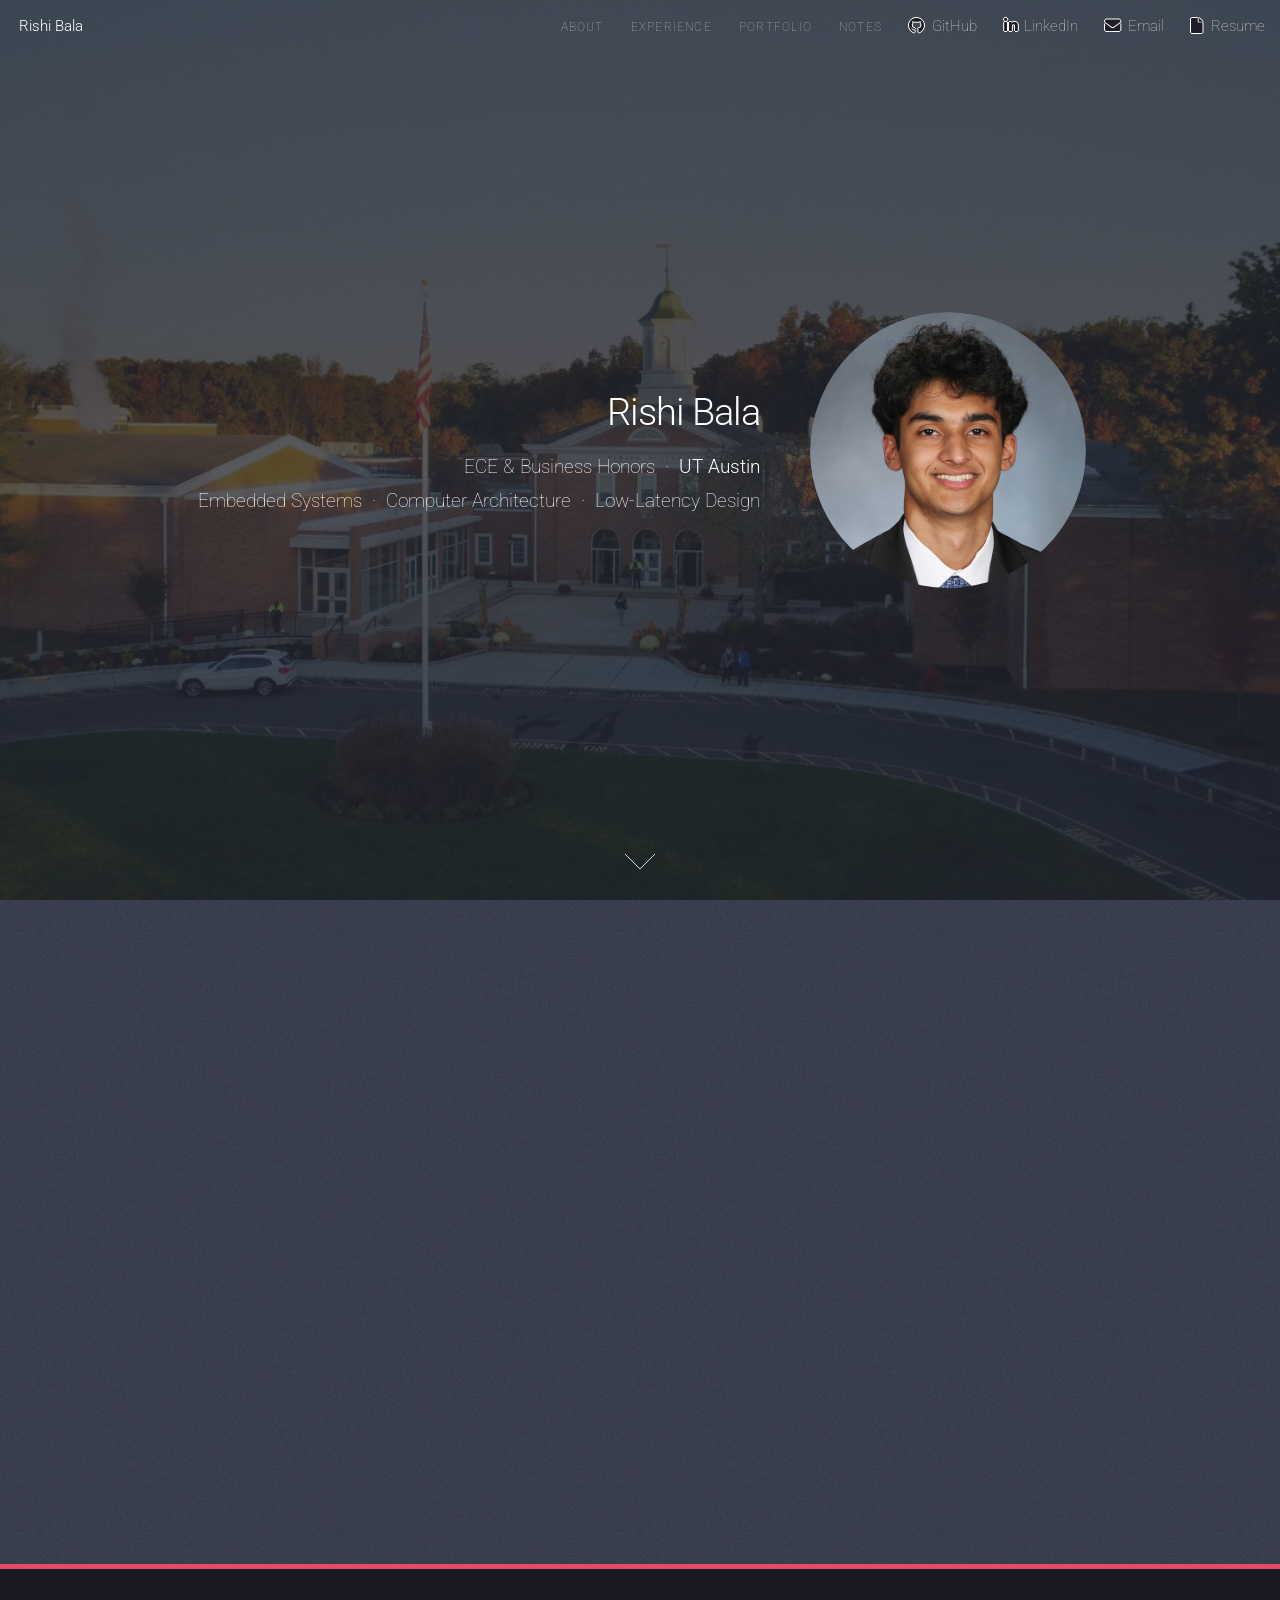
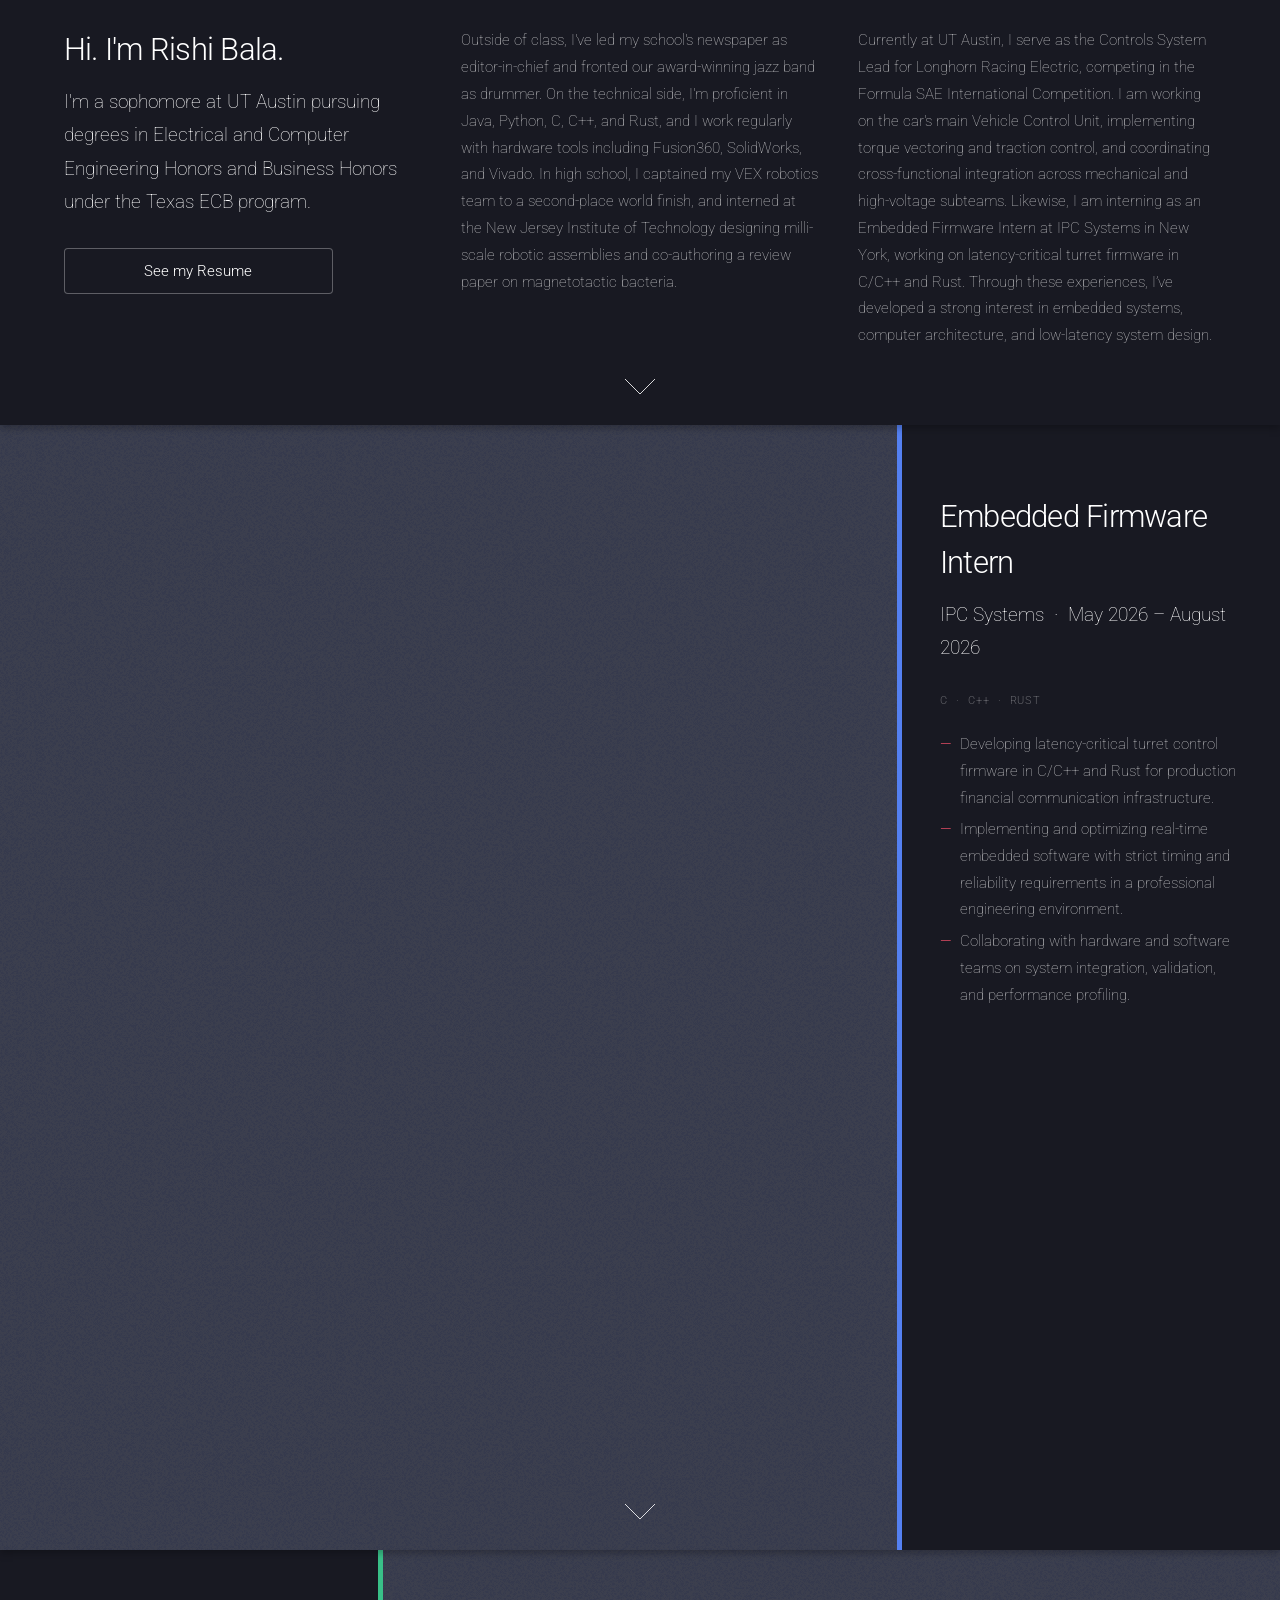
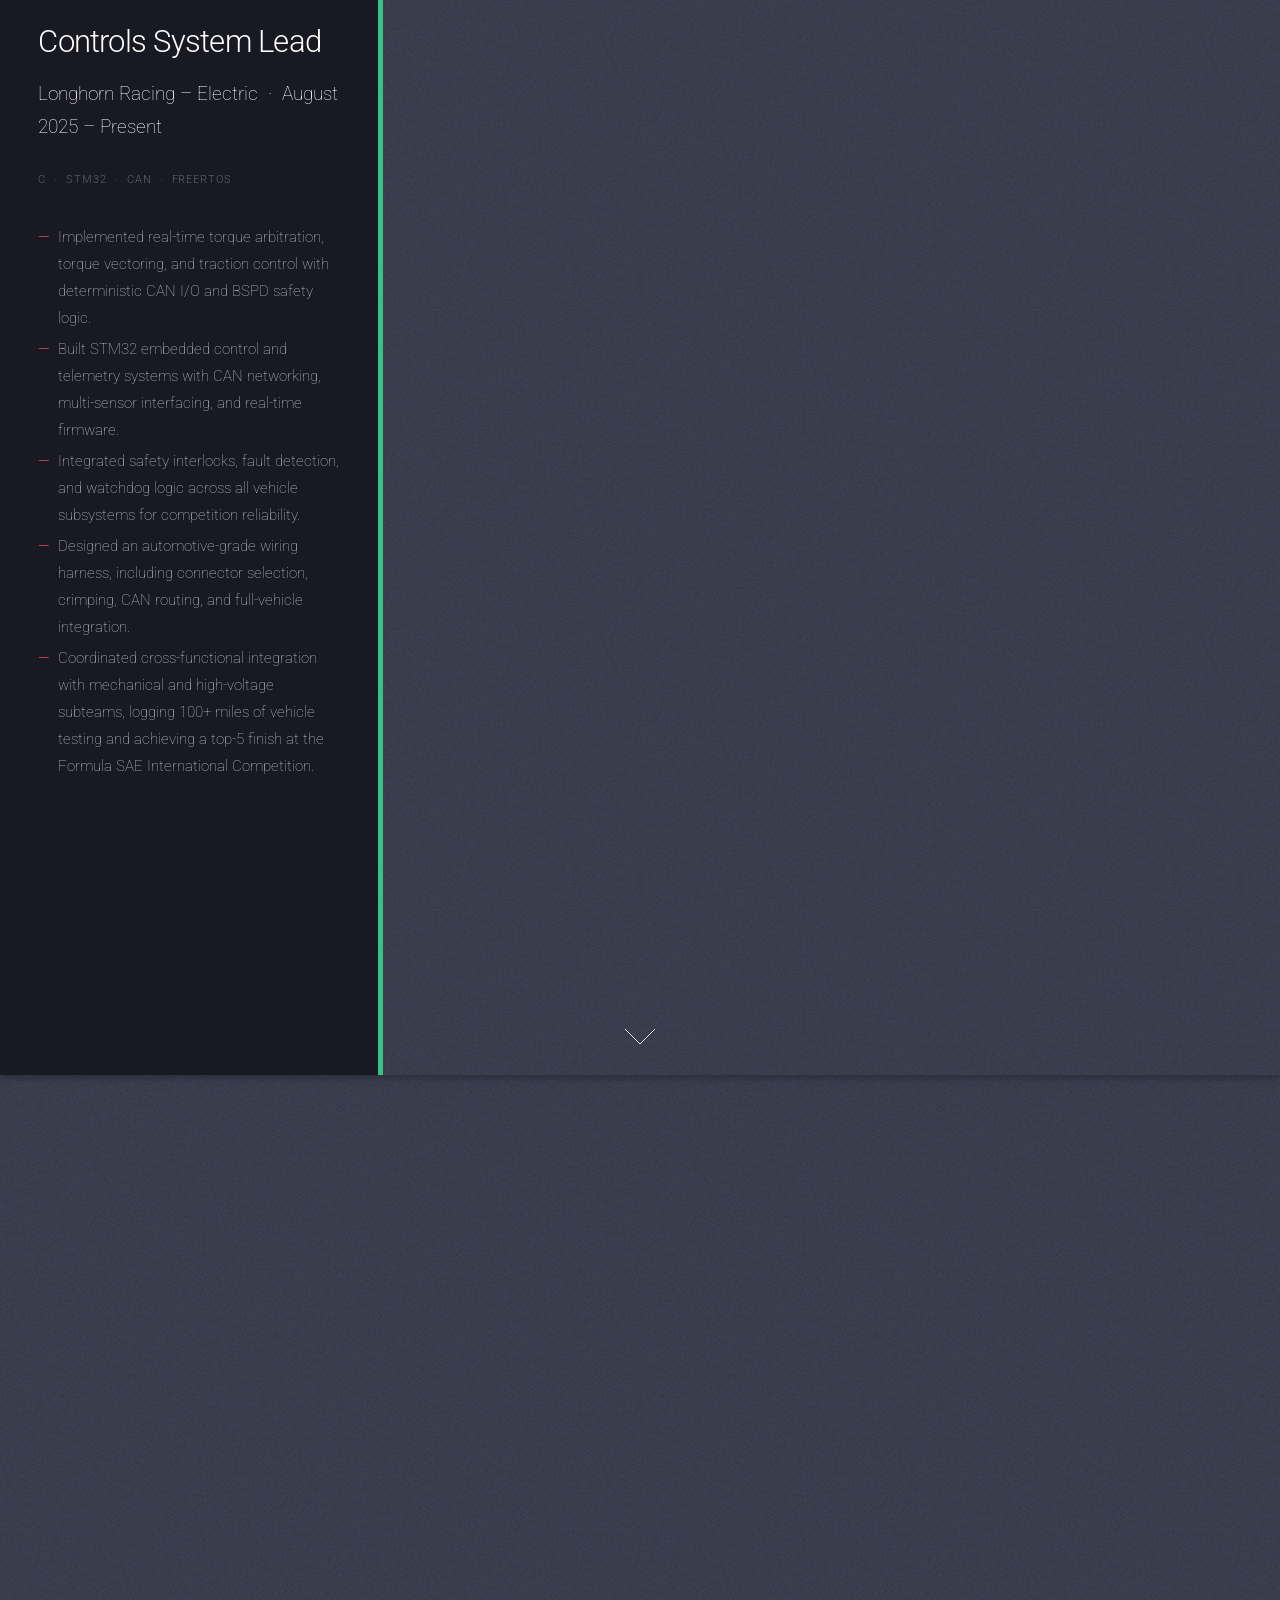
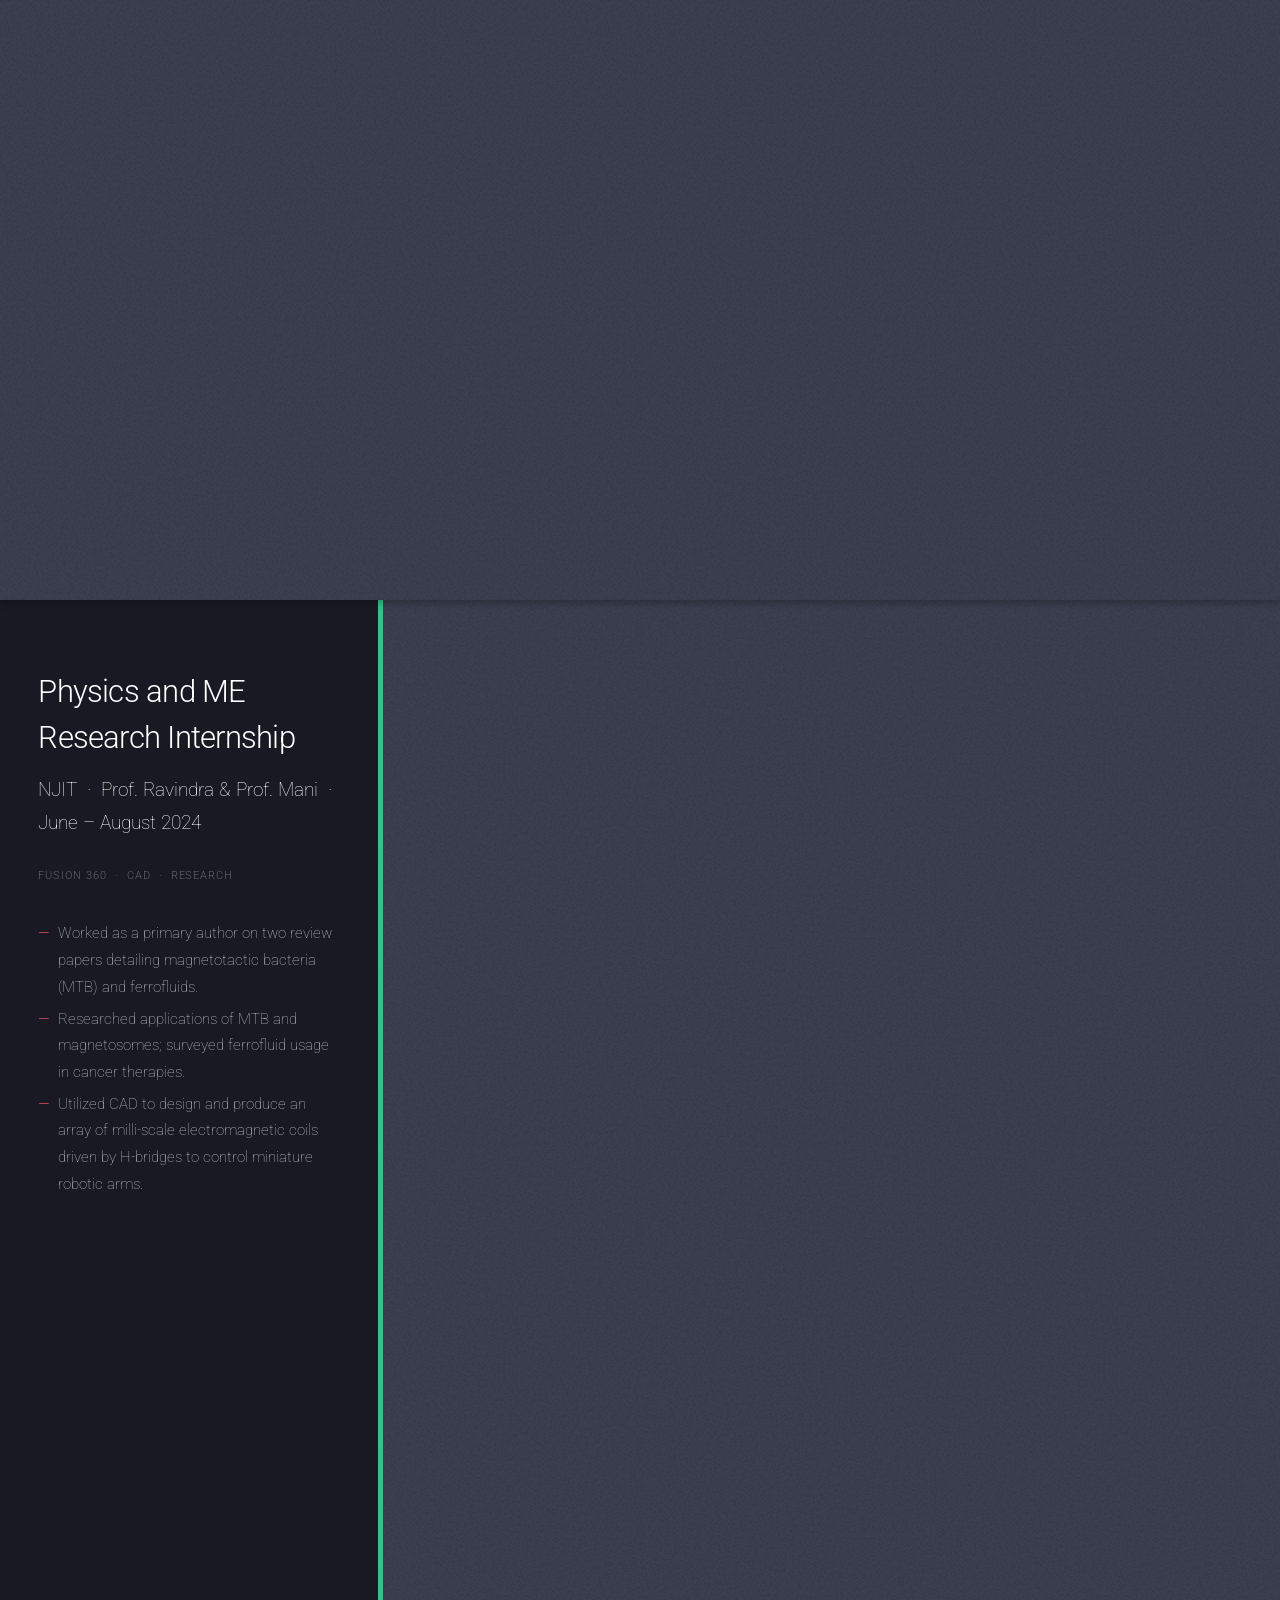
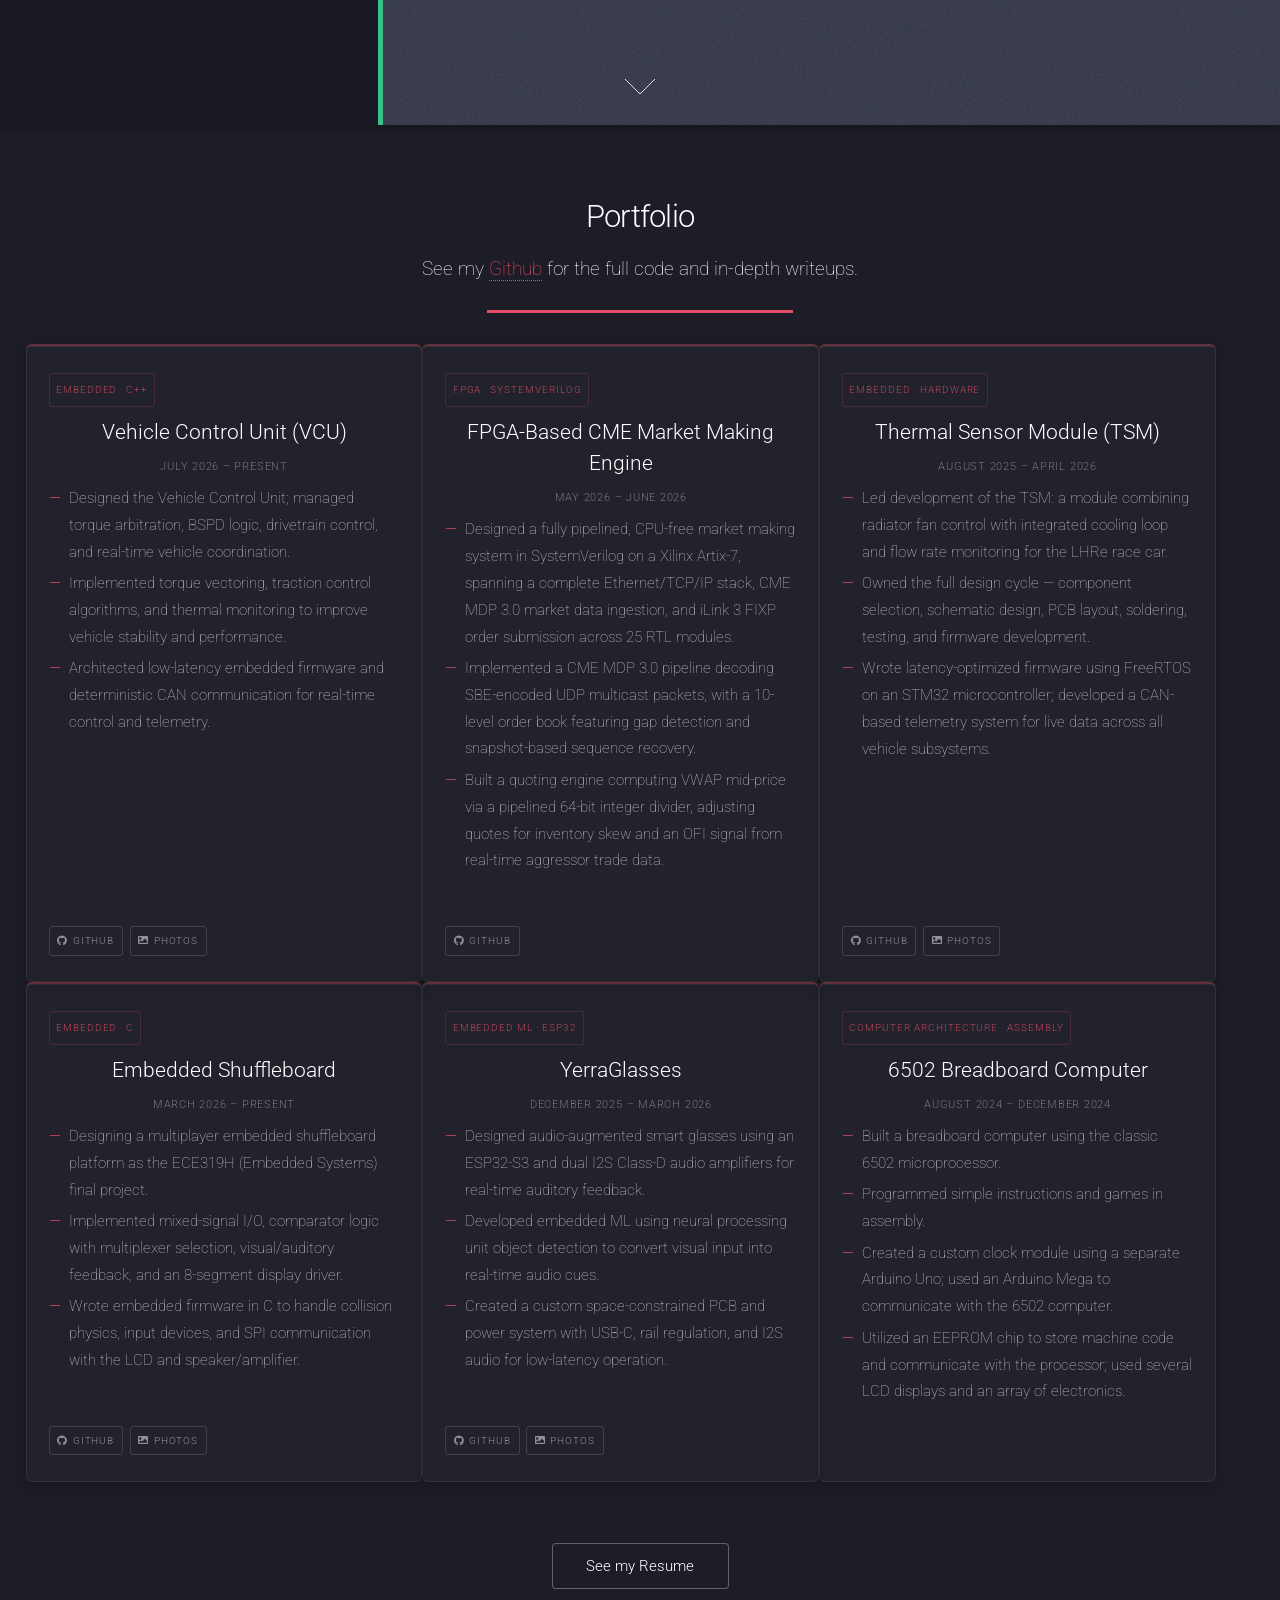
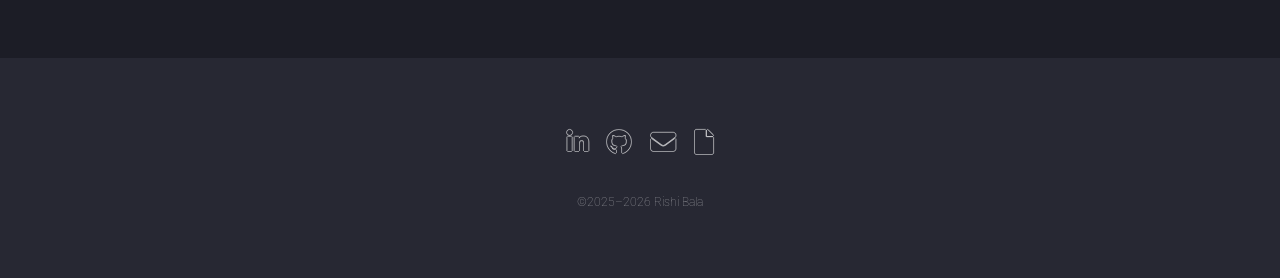
==== commit b782ba01: "updated to july 26 2026" ====
--- a/index.html
+++ b/index.html
@@ -24,7 +24,7 @@
 					<li><a href="#one" class="scrolly">About</a></li>
 					<li><a href="#ipc" class="scrolly">Experience</a></li>
 					<li><a href="#five" class="scrolly">Portfolio</a></li>
-					<li><a href="#blog" class="scrolly">Writings</a></li>
+					<li><a href="notes.html">Notes</a></li>
 					<li><a href="https://github.com/rbala25" class="icon brands alt fa-github"><span class="label">GitHub</span></a></li>
 					<li><a href="https://www.linkedin.com/in/rishi-bala-443583258/" class="icon brands alt fa-linkedin-in"><span class="label">LinkedIn</span></a></li>
 					<li><a href="mailto:rishibala2007@gmail.com" class="icon solid alt fa-envelope"><span class="label">Email</span></a></li>
@@ -321,26 +321,6 @@
 			</div>
 		</section>
 
-		<!-- Blog -->
-		<section id="blog" class="wrapper style1 fade-up">
-			<div class="container">
-				<header class="major">
-					<h2>Writings</h2>
-					<p>Recent Thoughts</p>
-				</header>
-				<div class="blog-list">
-
-					<article class="blog-card">
-						<p class="blog-date">July 25, 2026</p>
-						<h3>&ldquo;Just Adapt&rdquo; Has Become Cope</h3>
-						<p>Everyone says to just use AI better and you'll be fine. I think that framing is dead, and the people saying it are going to be the least prepared when the floor drops.</p>
-						<a href="blog/just-adapt.html" class="button small">Read more</a>
-					</article>
-
-				</div>
-			</div>
-		</section>
-
 		<!-- Footer -->
 		<footer id="footer">
 			<ul class="icons">
@@ -355,8 +335,7 @@
 				</li>
 			</ul>
 			<ul class="copyright">
-				<li>&copy;2025-2026 Rishi Bala</li>
-				<li>Design: <a href="http://html5up.net">HTML5 UP</a></li>
+				<li>&copy;2025&ndash;2026 Rishi Bala</li>
 			</ul>
 		</footer>
 
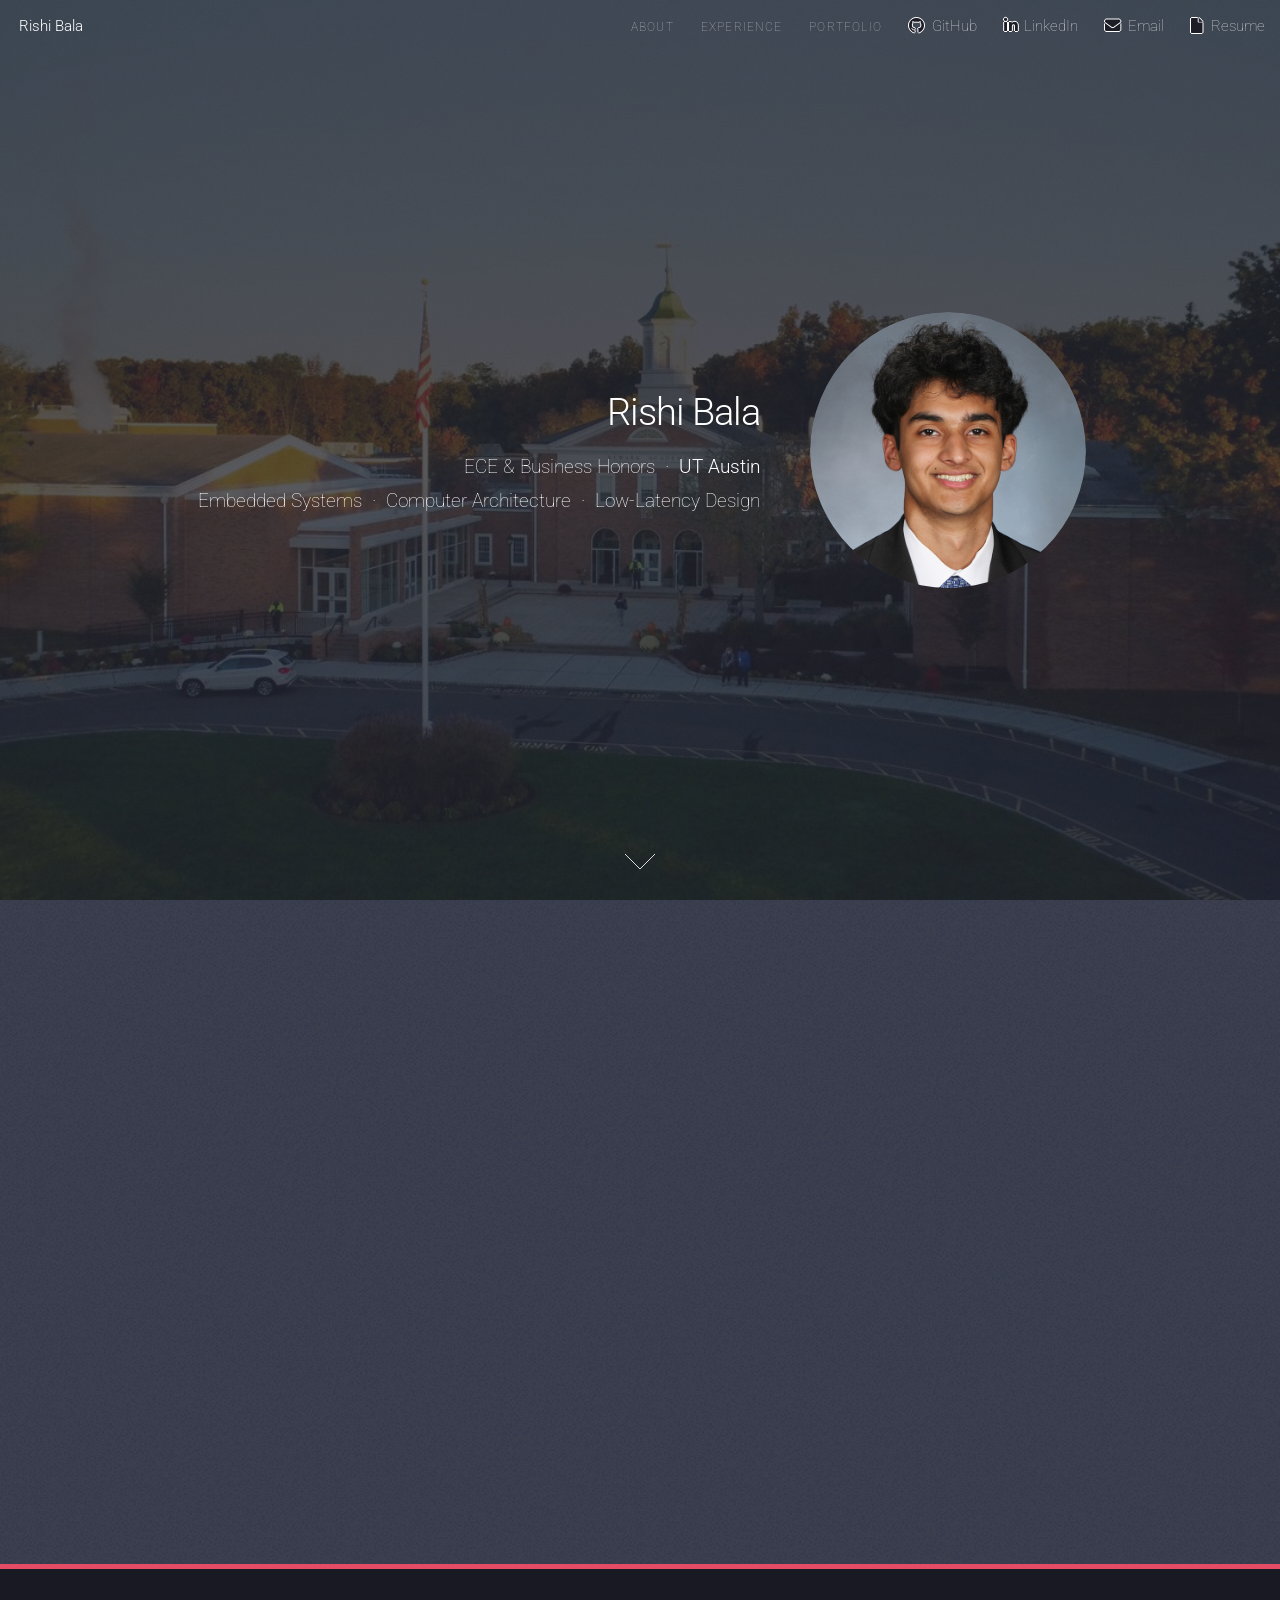
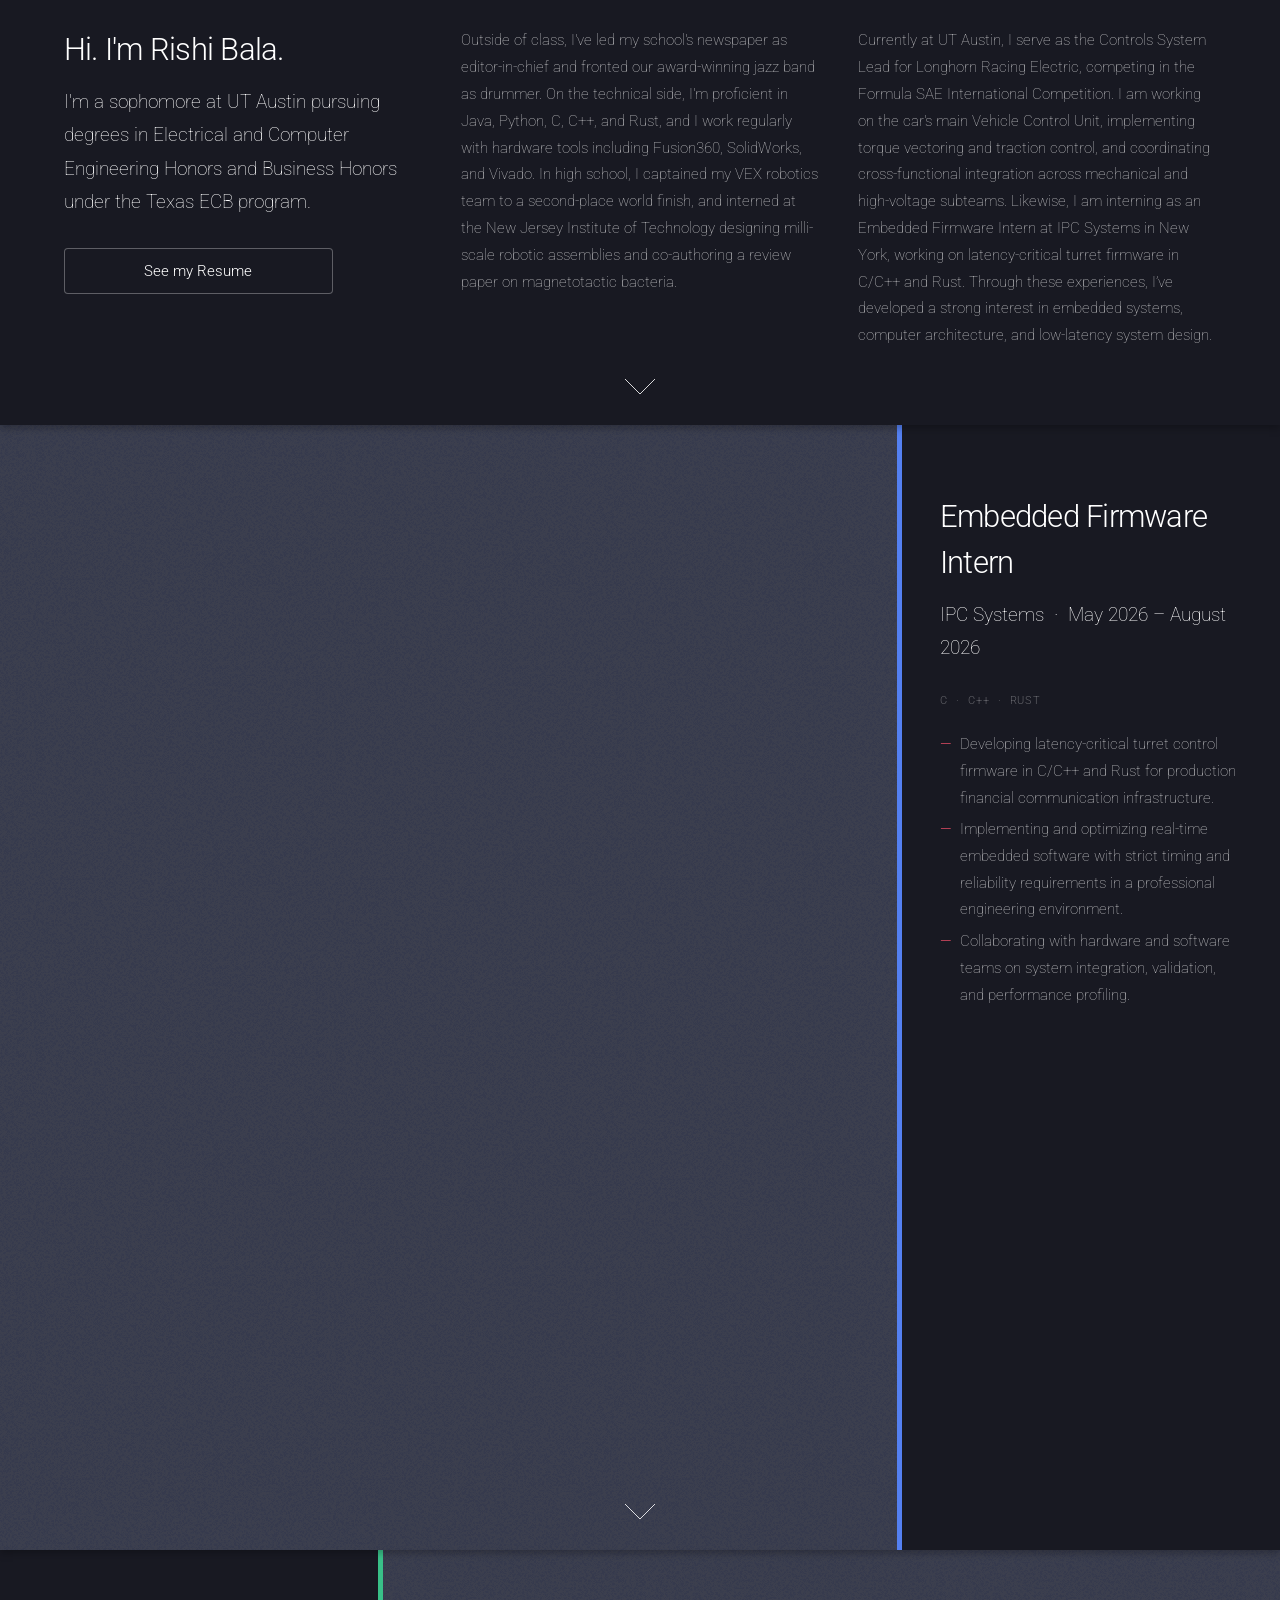
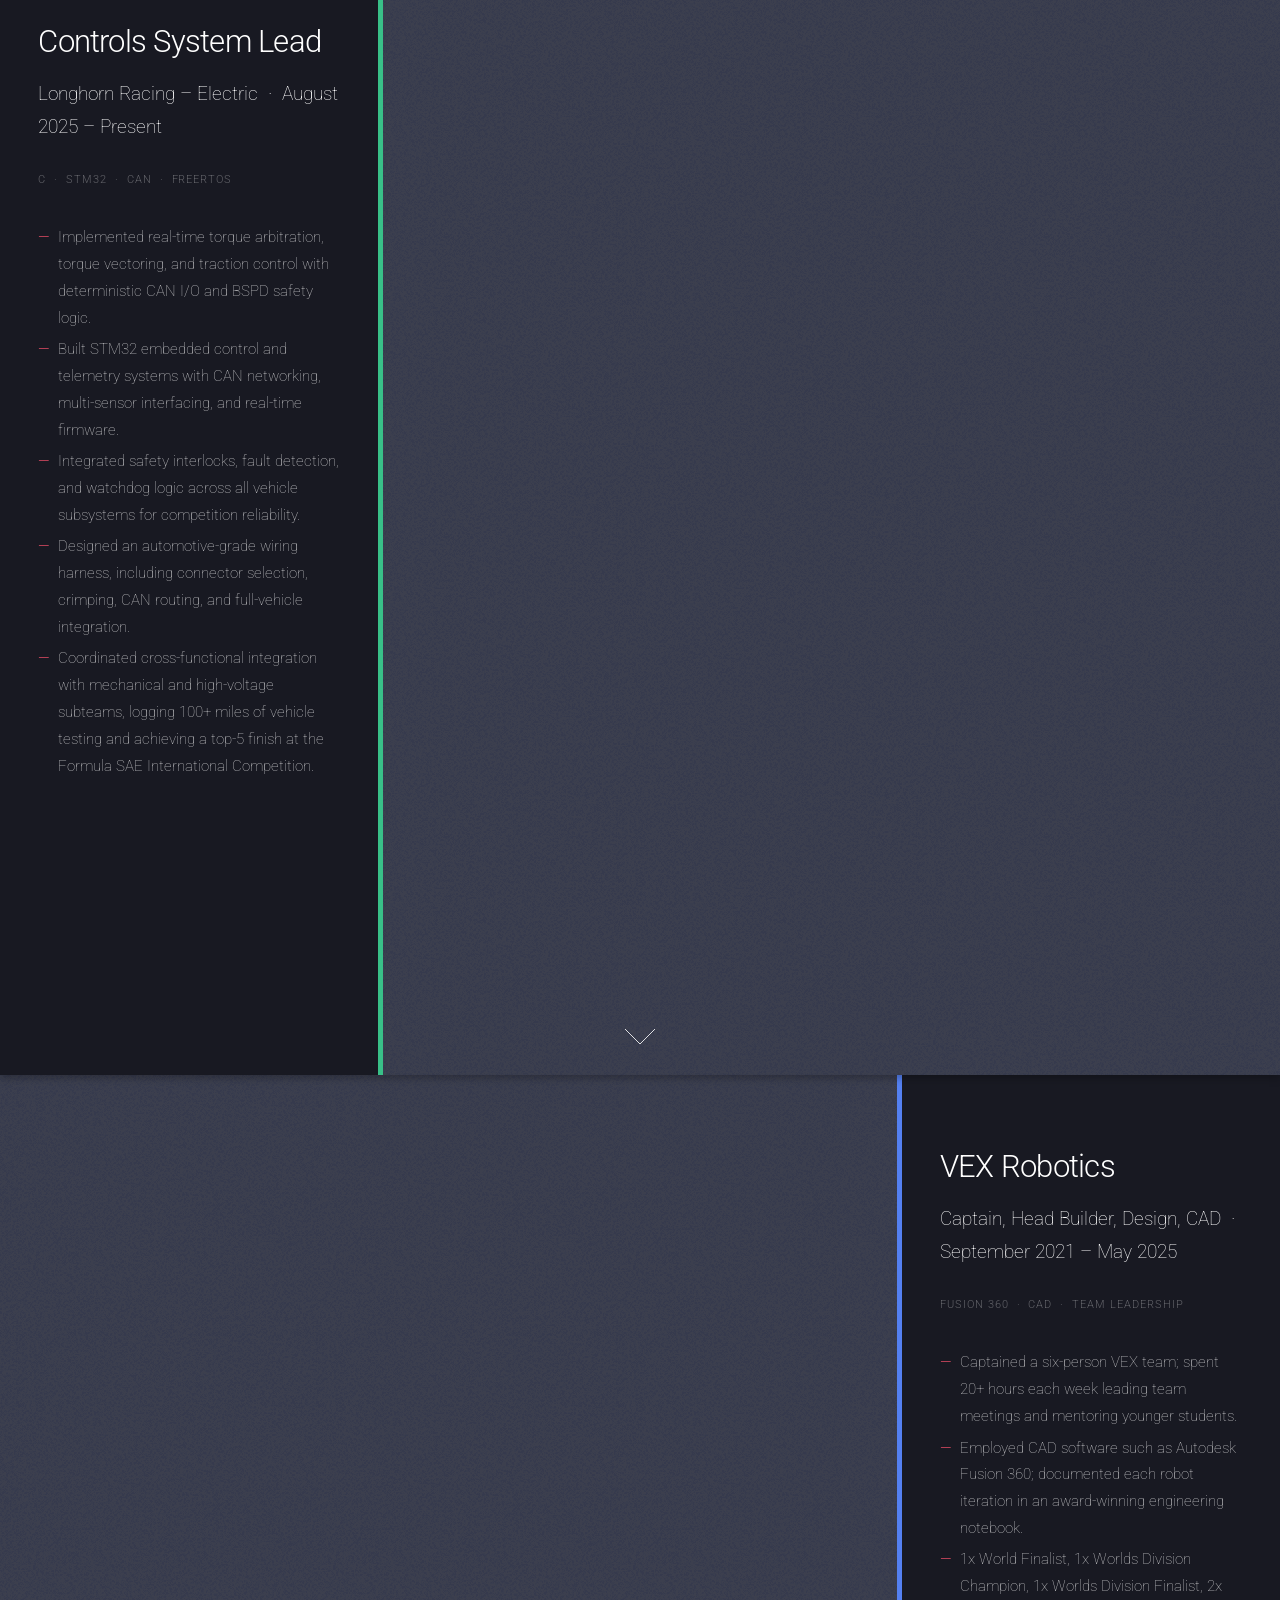
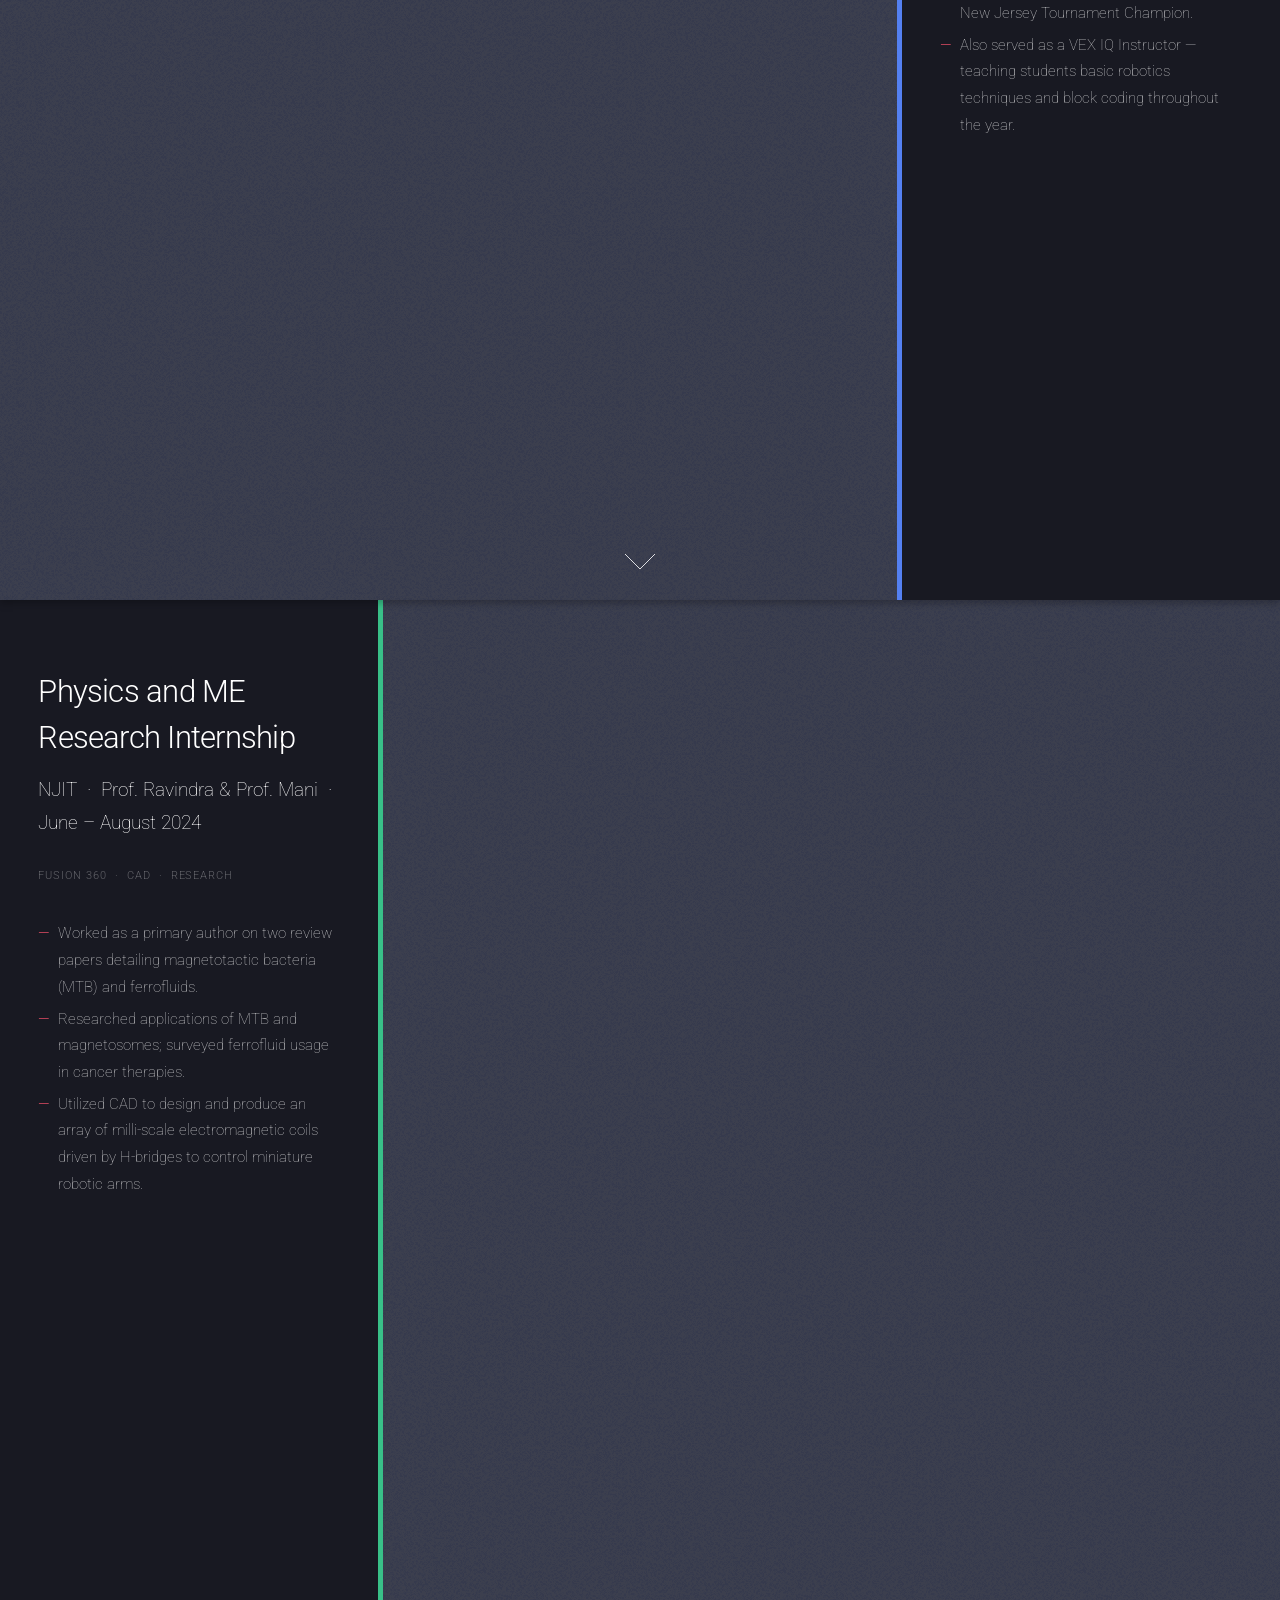
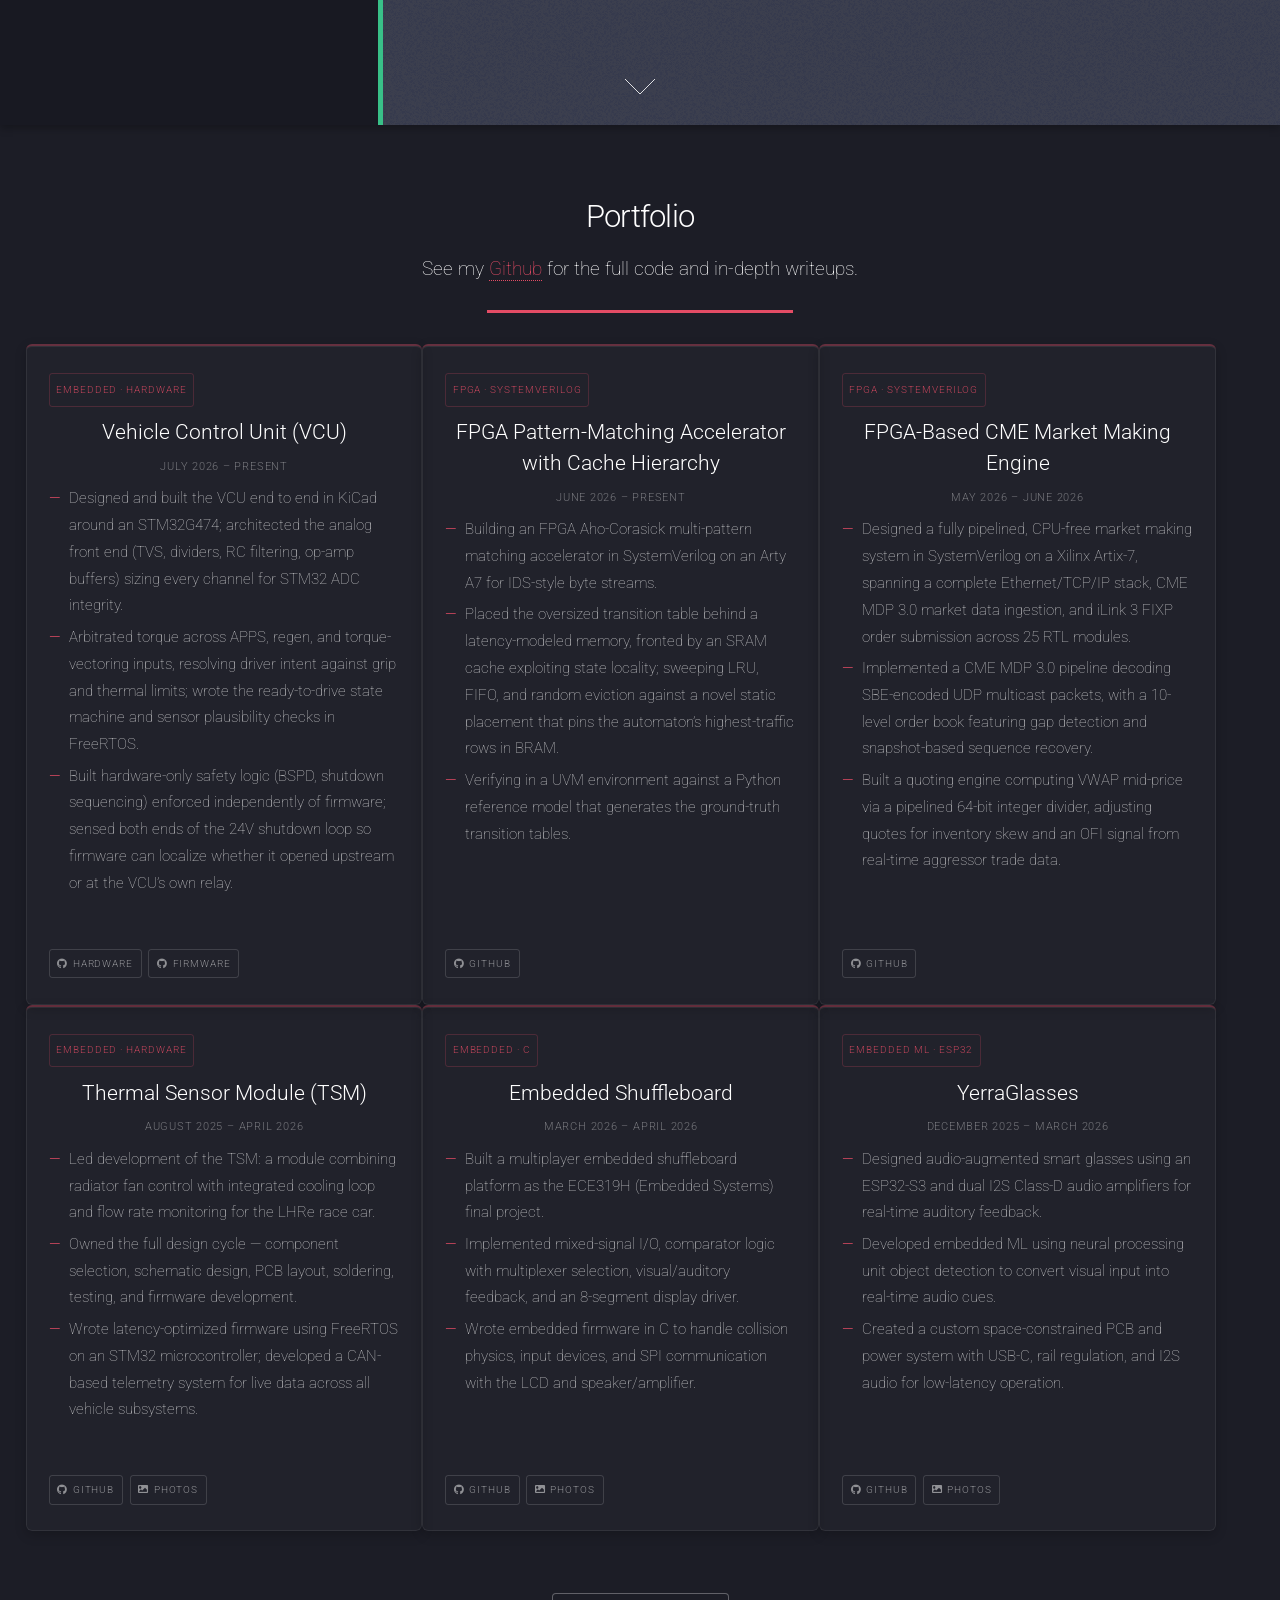
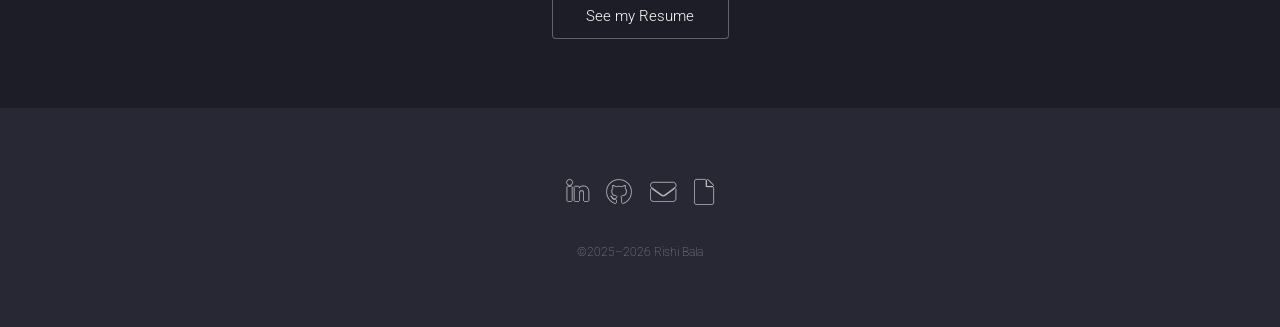
==== commit 937c3f5b: "updated july 27 2026'" ====
--- a/index.html
+++ b/index.html
@@ -24,7 +24,6 @@
 					<li><a href="#one" class="scrolly">About</a></li>
 					<li><a href="#ipc" class="scrolly">Experience</a></li>
 					<li><a href="#five" class="scrolly">Portfolio</a></li>
-					<li><a href="notes.html">Notes</a></li>
 					<li><a href="https://github.com/rbala25" class="icon brands alt fa-github"><span class="label">GitHub</span></a></li>
 					<li><a href="https://www.linkedin.com/in/rishi-bala-443583258/" class="icon brands alt fa-linkedin-in"><span class="label">LinkedIn</span></a></li>
 					<li><a href="mailto:rishibala2007@gmail.com" class="icon solid alt fa-envelope"><span class="label">Email</span></a></li>
@@ -199,20 +198,32 @@
 
 						<!-- VCU — newest first -->
 						<section class="col-4 col-6-medium col-12-xsmall">
-							<span class="proj-tag">Embedded &middot; C++</span>
+							<span class="proj-tag">Embedded &middot; Hardware</span>
 							<h3 class="pmaj">Vehicle Control Unit (VCU)</h3>
 							<h5>July 2026 &ndash; Present</h5>
 							<ul class="contentul">
-								<li>Designed the Vehicle Control Unit; managed torque arbitration, BSPD logic,
-									drivetrain control, and real-time vehicle coordination.</li>
-								<li>Implemented torque vectoring, traction control algorithms, and thermal monitoring
-									to improve vehicle stability and performance.</li>
-								<li>Architected low-latency embedded firmware and deterministic CAN communication for
-									real-time control and telemetry.</li>
-							</ul>
-							<div class="proj-links">
-								<a href="#" class="proj-link-btn proj-github">GitHub</a>
-								<a href="#" class="proj-link-btn proj-photos">Photos</a>
+								<li>Designed and built the VCU end to end in KiCad around an STM32G474; architected the analog front end (TVS, dividers, RC filtering, op-amp buffers) sizing every channel for STM32 ADC integrity.</li>
+								<li>Arbitrated torque across APPS, regen, and torque-vectoring inputs, resolving driver intent against grip and thermal limits; wrote the ready-to-drive state machine and sensor plausibility checks in FreeRTOS.</li>
+								<li>Built hardware-only safety logic (BSPD, shutdown sequencing) enforced independently of firmware; sensed both ends of the 24V shutdown loop so firmware can localize whether it opened upstream or at the VCU&rsquo;s own relay.</li>
+							</ul>
+							<div class="proj-links">
+								<a href="https://github.com/LonghornRacingElectric/lhre-hardware" class="proj-link-btn">Hardware</a>
+								<a href="https://github.com/LonghornRacingElectric/lhre" class="proj-link-btn">Firmware</a>
+							</div>
+						</section>
+
+						<!-- Argus -->
+						<section class="col-4 col-6-medium col-12-xsmall">
+							<span class="proj-tag">FPGA &middot; SystemVerilog</span>
+							<h3 class="pmaj">FPGA Pattern-Matching Accelerator with Cache Hierarchy</h3>
+							<h5>June 2026 &ndash; Present</h5>
+							<ul class="contentul">
+								<li>Building an FPGA Aho-Corasick multi-pattern matching accelerator in SystemVerilog on an Arty A7 for IDS-style byte streams.</li>
+								<li>Placed the oversized transition table behind a latency-modeled memory, fronted by an SRAM cache exploiting state locality; sweeping LRU, FIFO, and random eviction against a novel static placement that pins the automaton&rsquo;s highest-traffic rows in BRAM.</li>
+								<li>Verifying in a UVM environment against a Python reference model that generates the ground-truth transition tables.</li>
+							</ul>
+							<div class="proj-links">
+								<a href="https://github.com/rbala25/Argus" class="proj-link-btn">GitHub</a>
 							</div>
 						</section>
 
@@ -262,9 +273,9 @@
 						<section class="col-4 col-6-medium col-12-xsmall">
 							<span class="proj-tag">Embedded &middot; C</span>
 							<h3 class="pmaj">Embedded Shuffleboard</h3>
-							<h5>March 2026 &ndash; Present</h5>
-							<ul class="contentul">
-								<li>Designing a multiplayer embedded shuffleboard platform as the ECE319H (Embedded
+							<h5>March 2026 &ndash; April 2026</h5>
+							<ul class="contentul">
+								<li>Built a multiplayer embedded shuffleboard platform as the ECE319H (Embedded
 									Systems) final project.</li>
 								<li>Implemented mixed-signal I/O, comparator logic with multiplexer selection,
 									visual/auditory feedback, and an 8-segment display driver.</li>
@@ -296,20 +307,6 @@
 							</div>
 						</section>
 
-						<!-- 6502 Breadboard Computer -->
-						<section class="col-4 col-6-medium col-12-xsmall">
-							<span class="proj-tag">Computer Architecture &middot; Assembly</span>
-							<h3 class="pmaj">6502 Breadboard Computer</h3>
-							<h5>August 2024 &ndash; December 2024</h5>
-							<ul class="contentul">
-								<li>Built a breadboard computer using the classic 6502 microprocessor.</li>
-								<li>Programmed simple instructions and games in assembly.</li>
-								<li>Created a custom clock module using a separate Arduino Uno; used an Arduino Mega to
-									communicate with the 6502 computer.</li>
-								<li>Utilized an EEPROM chip to store machine code and communicate with the processor;
-									used several LCD displays and an array of electronics.</li>
-							</ul>
-						</section>
 
 					</div>
 				</div>
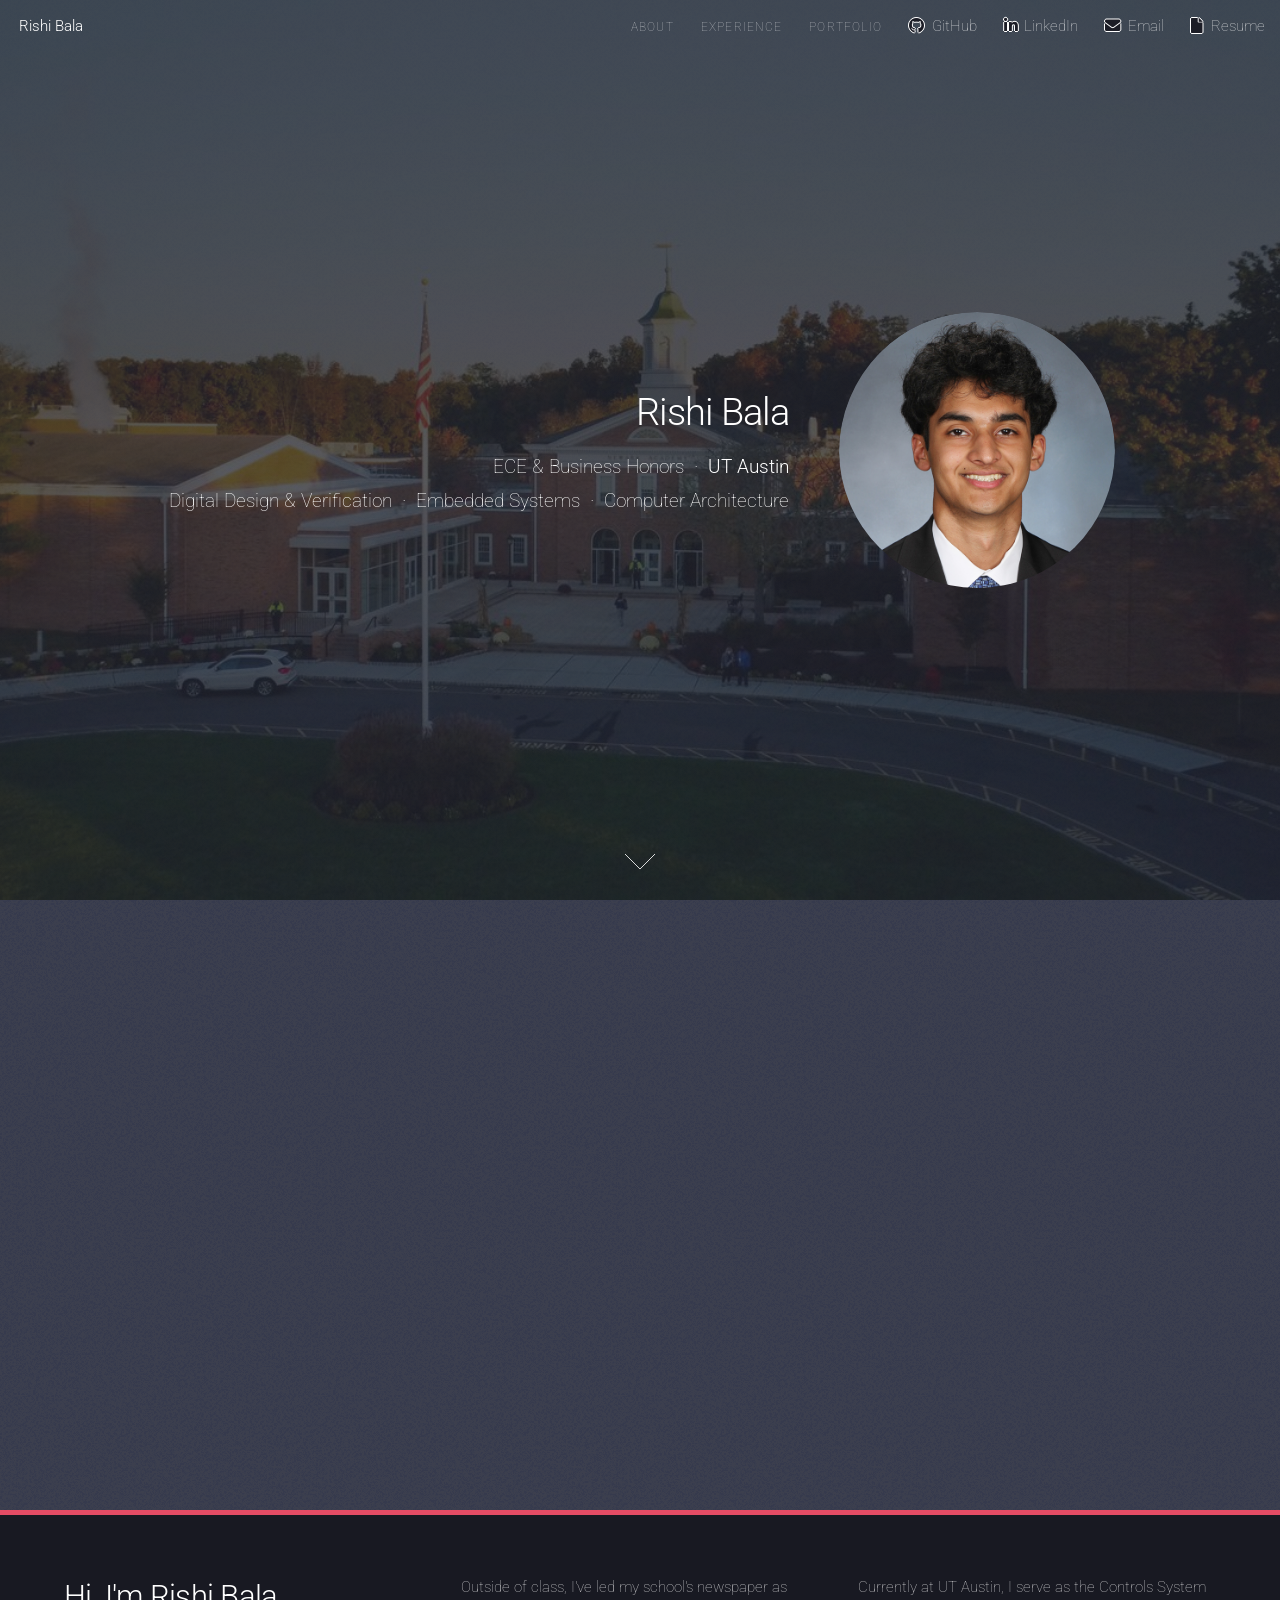
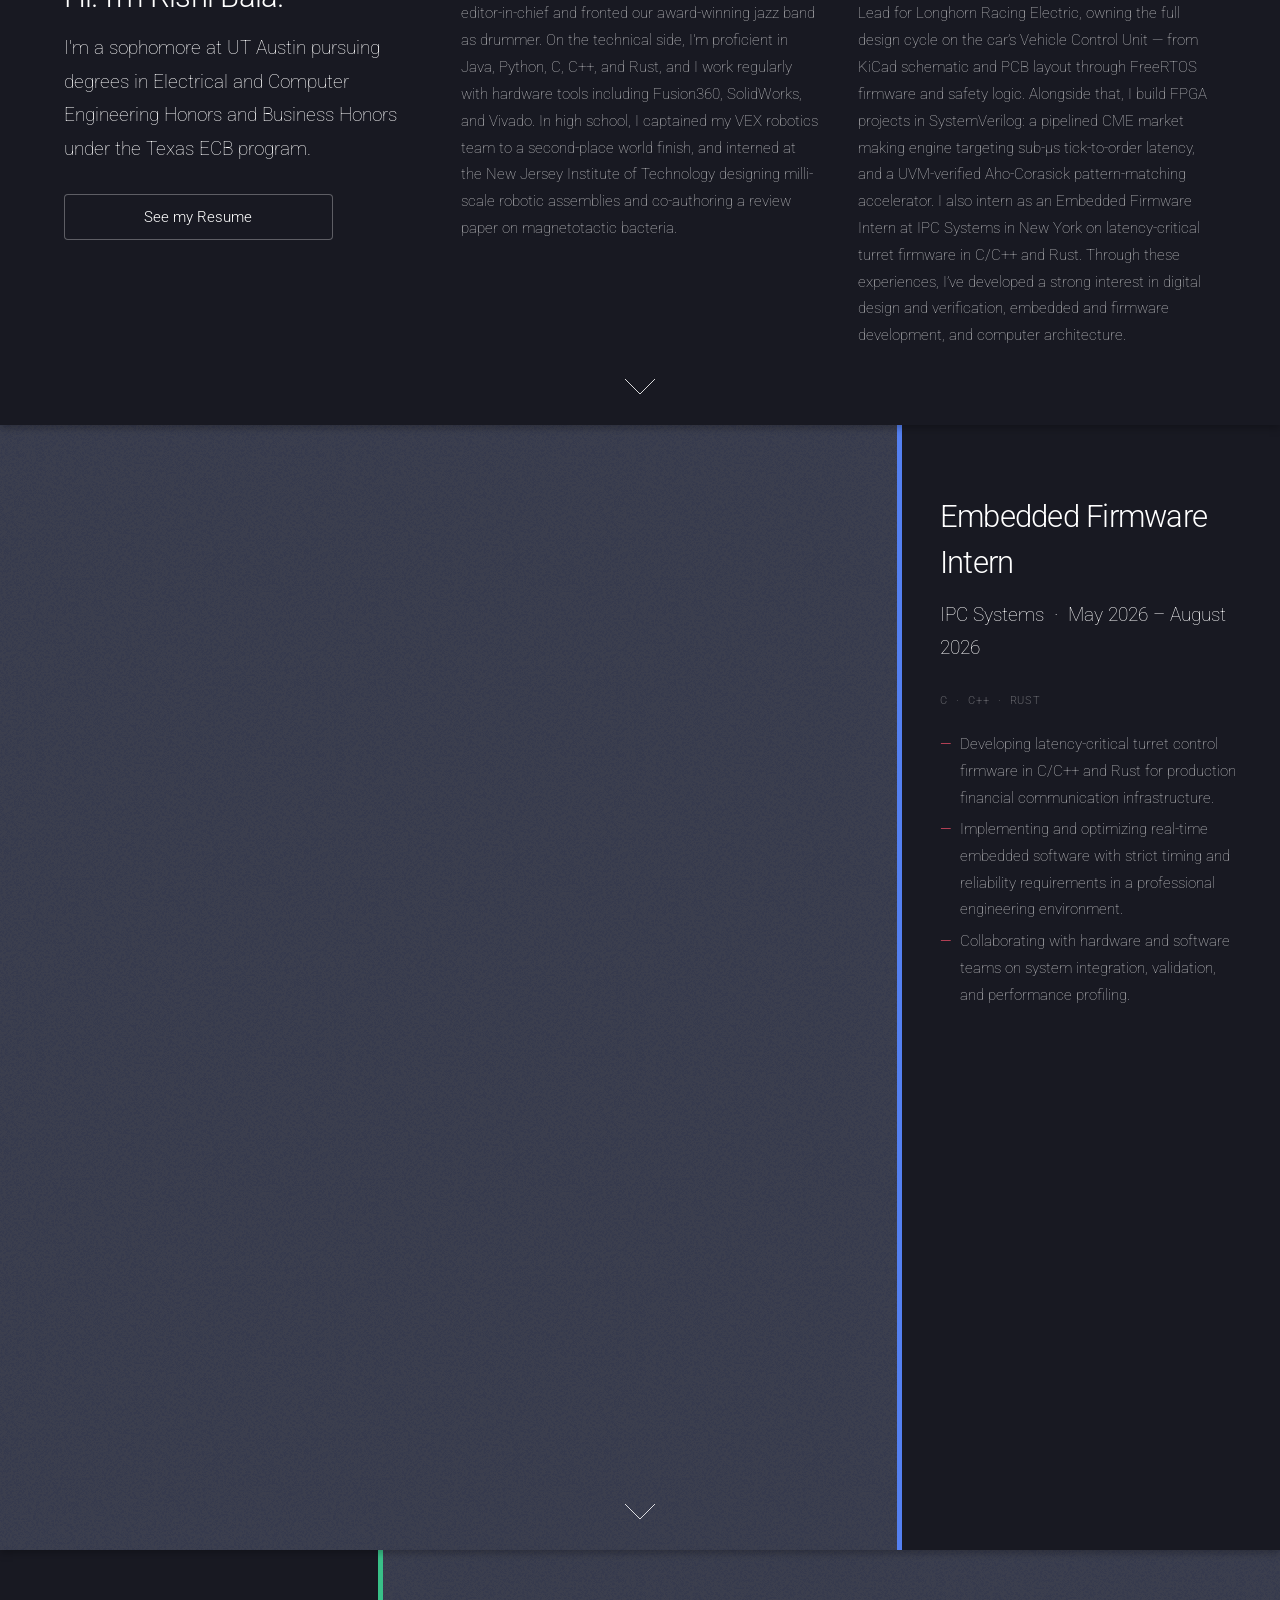
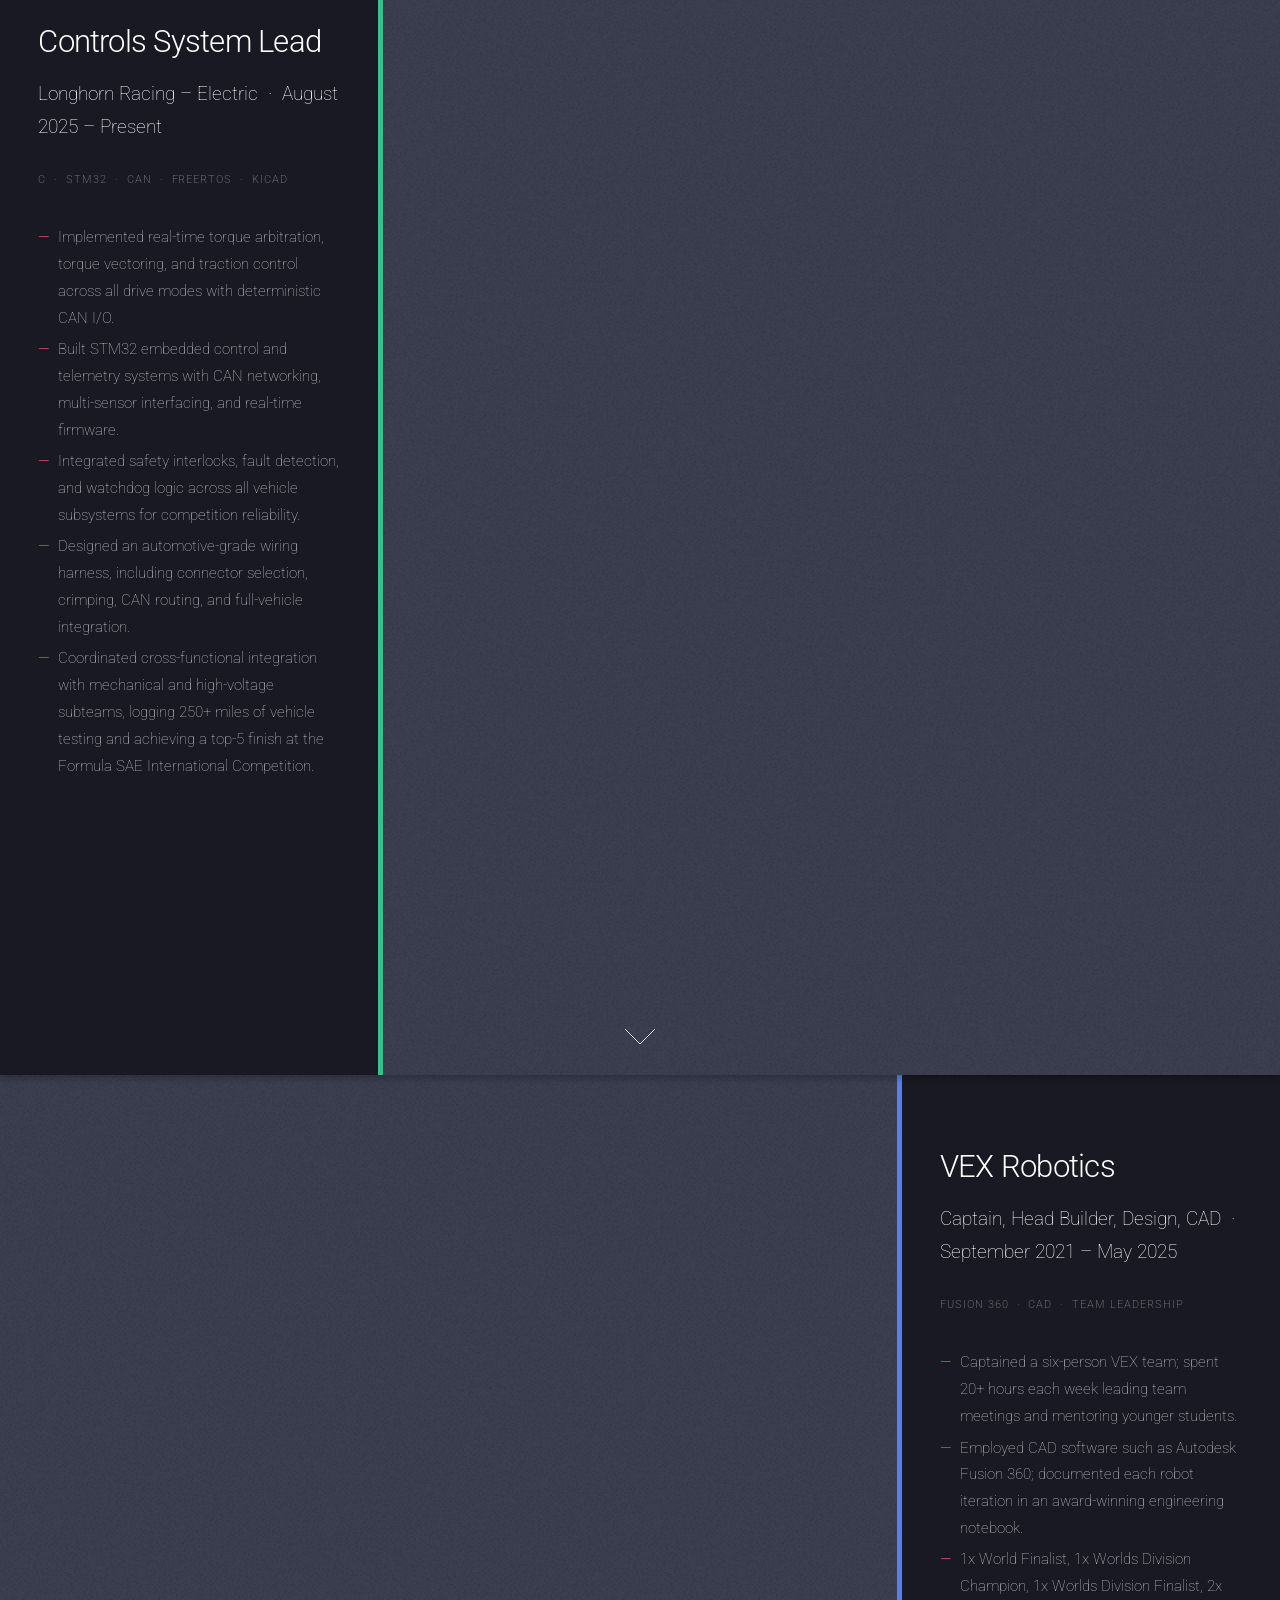
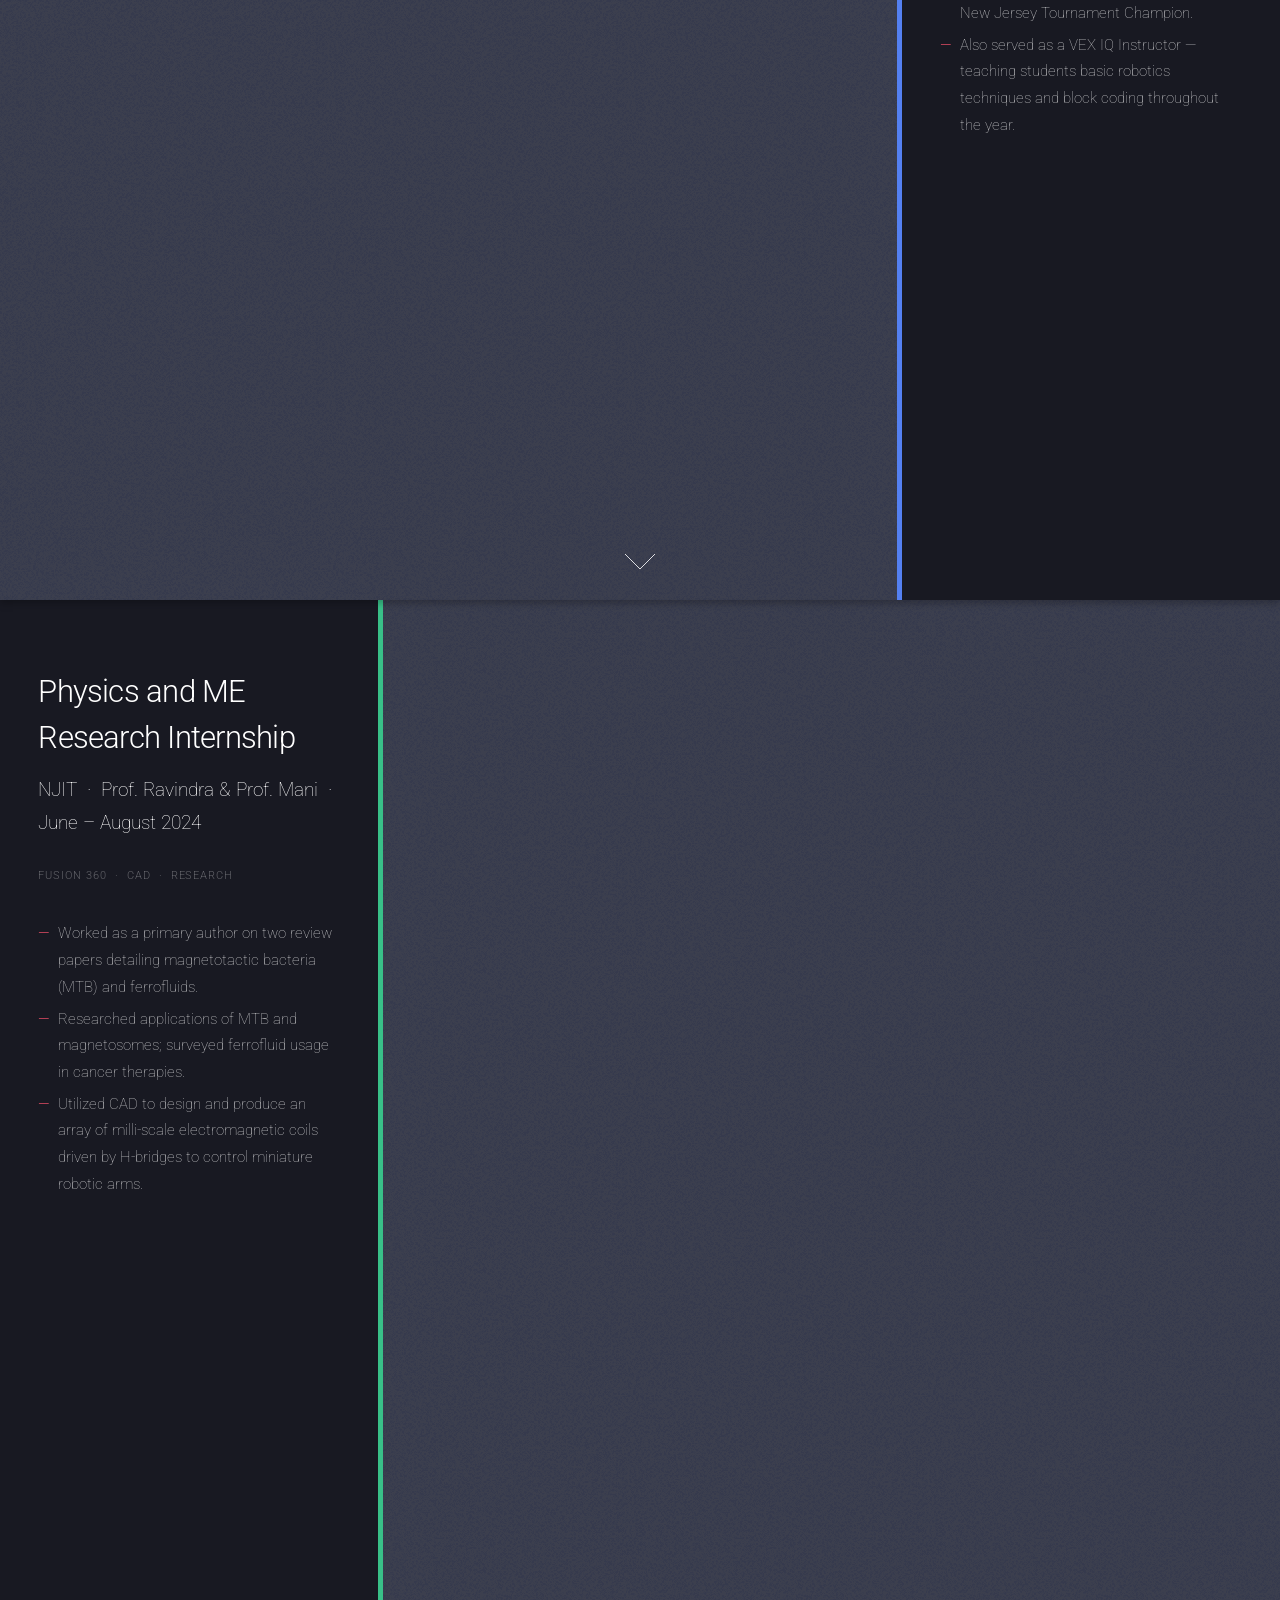
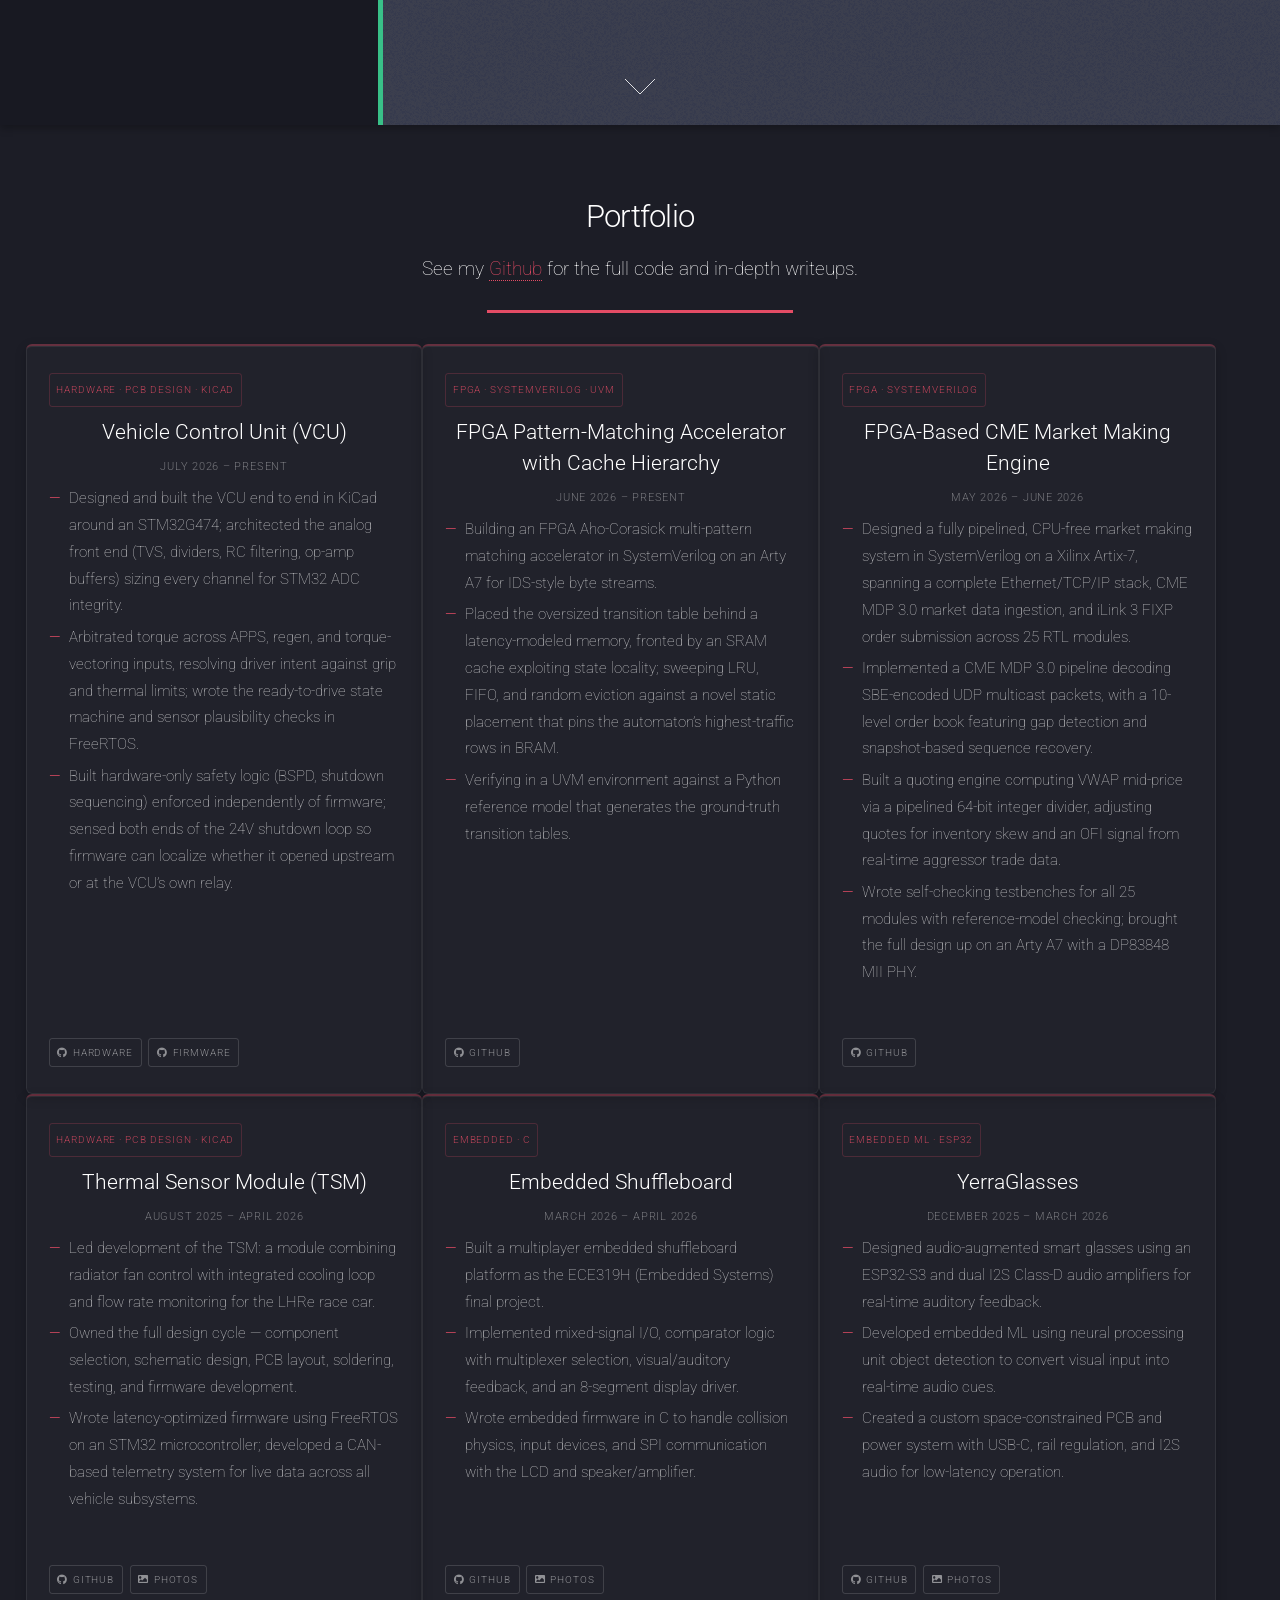
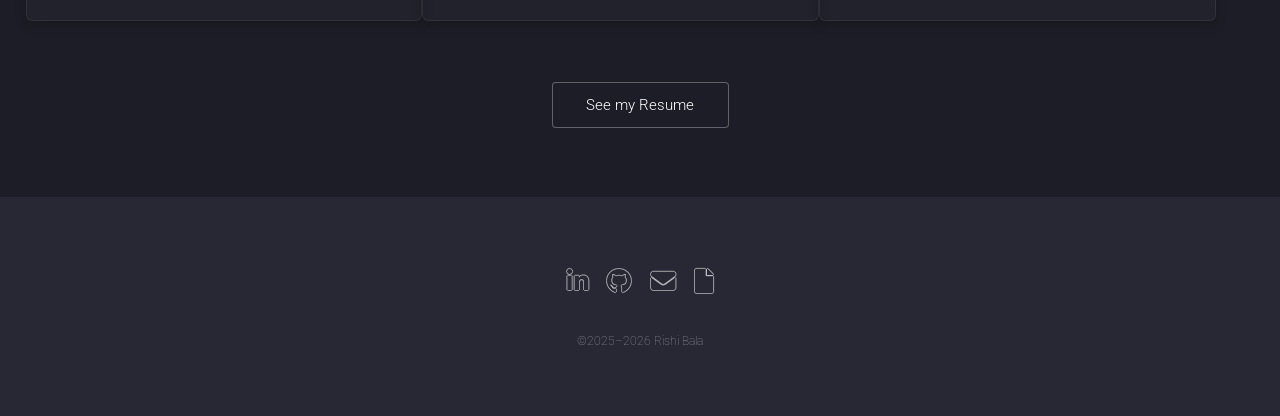
==== commit 2a24b7e7: "updated 7/28" ====
--- a/index.html
+++ b/index.html
@@ -39,7 +39,7 @@
 					<h2>Rishi Bala</h2>
 					<p>ECE &amp; Business Honors &nbsp;&middot;&nbsp; <strong>UT Austin</strong>
 						<br>
-						Embedded Systems &nbsp;&middot;&nbsp; Computer Architecture &nbsp;&middot;&nbsp; Low-Latency Design
+						Digital Design &amp; Verification &nbsp;&middot;&nbsp; Embedded Systems &nbsp;&middot;&nbsp; Computer Architecture
 					</p>
 				</header>
 				<span class="image"><img src="images/pic00.jpg" alt="" /></span>
@@ -67,16 +67,14 @@
 						</div>
 						<div class="col-4 col-12-medium">
 							<p>Currently at UT Austin, I serve as the Controls System Lead for Longhorn Racing Electric,
-								competing in the Formula SAE International Competition. I am working on the car's main
-								Vehicle Control Unit, implementing torque vectoring and traction
-								control,
-								and coordinating cross-functional integration across mechanical and high-voltage
-								subteams.
-								Likewise, I am interning as
-								an Embedded Firmware Intern at IPC Systems in New York, working on latency-critical
-								turret firmware in C/C++ and Rust. Through these experiences, I&#x2019;ve developed a
-								strong interest in embedded systems, computer architecture, and low-latency system
-								design.
+								owning the full design cycle on the car&#x2019;s Vehicle Control Unit &#x2014; from
+								KiCad schematic and PCB layout through FreeRTOS firmware and safety logic. Alongside
+								that, I build FPGA projects in SystemVerilog: a pipelined CME market making engine
+								targeting sub-&#x03BC;s tick-to-order latency, and a UVM-verified Aho-Corasick
+								pattern-matching accelerator. I also intern as an Embedded Firmware Intern at IPC
+								Systems in New York on latency-critical turret firmware in C/C++ and Rust. Through
+								these experiences, I&#x2019;ve developed a strong interest in digital design and
+								verification, embedded and firmware development, and computer architecture.
 							</p>
 						</div>
 					</div>
@@ -111,12 +109,12 @@
 				<header>
 					<h2>Controls System Lead</h2>
 					<p>Longhorn Racing &ndash; Electric &nbsp;&middot;&nbsp; August 2025 &ndash; Present</p>
-					<p class="tech-stack">C &nbsp;&middot;&nbsp; STM32 &nbsp;&middot;&nbsp; CAN &nbsp;&middot;&nbsp; FreeRTOS</p>
+					<p class="tech-stack">C &nbsp;&middot;&nbsp; STM32 &nbsp;&middot;&nbsp; CAN &nbsp;&middot;&nbsp; FreeRTOS &nbsp;&middot;&nbsp; KiCad</p>
 				</header>
 				<p>
 				<ul class="contentul">
-					<li>Implemented real-time torque arbitration, torque vectoring, and traction control with
-						deterministic CAN I/O and BSPD safety logic.</li>
+					<li>Implemented real-time torque arbitration, torque vectoring, and traction control
+						across all drive modes with deterministic CAN I/O.</li>
 					<li>Built STM32 embedded control and telemetry systems with CAN networking, multi-sensor
 						interfacing, and real-time firmware.</li>
 					<li>Integrated safety interlocks, fault detection, and watchdog logic across all vehicle
@@ -124,7 +122,7 @@
 					<li>Designed an automotive-grade wiring harness, including connector selection, crimping,
 						CAN routing, and full-vehicle integration.</li>
 					<li>Coordinated cross-functional integration with mechanical and high-voltage subteams,
-						logging 100+ miles of vehicle testing and achieving a top-5 finish at the Formula SAE
+						logging 250+ miles of vehicle testing and achieving a top-5 finish at the Formula SAE
 						International Competition.</li>
 				</ul>
 				</p>
@@ -198,7 +196,7 @@
 
 						<!-- VCU — newest first -->
 						<section class="col-4 col-6-medium col-12-xsmall">
-							<span class="proj-tag">Embedded &middot; Hardware</span>
+							<span class="proj-tag">Hardware &middot; PCB Design &middot; KiCad</span>
 							<h3 class="pmaj">Vehicle Control Unit (VCU)</h3>
 							<h5>July 2026 &ndash; Present</h5>
 							<ul class="contentul">
@@ -214,7 +212,7 @@
 
 						<!-- Argus -->
 						<section class="col-4 col-6-medium col-12-xsmall">
-							<span class="proj-tag">FPGA &middot; SystemVerilog</span>
+							<span class="proj-tag">FPGA &middot; SystemVerilog &middot; UVM</span>
 							<h3 class="pmaj">FPGA Pattern-Matching Accelerator with Cache Hierarchy</h3>
 							<h5>June 2026 &ndash; Present</h5>
 							<ul class="contentul">
@@ -242,6 +240,8 @@
 								<li>Built a quoting engine computing VWAP mid-price via a pipelined 64-bit integer
 									divider, adjusting quotes for inventory skew and an OFI signal from real-time
 									aggressor trade data.</li>
+								<li>Wrote self-checking testbenches for all 25 modules with reference-model checking;
+									brought the full design up on an Arty A7 with a DP83848 MII PHY.</li>
 							</ul>
 							<div class="proj-links">
 								<a href="https://github.com/rbala25/Hermes" class="proj-link-btn">GitHub</a>
@@ -250,7 +250,7 @@
 
 						<!-- TSM -->
 						<section class="col-4 col-6-medium col-12-xsmall">
-							<span class="proj-tag">Embedded &middot; Hardware</span>
+							<span class="proj-tag">Hardware &middot; PCB Design &middot; KiCad</span>
 							<h3 class="pmaj">Thermal Sensor Module (TSM)</h3>
 							<h5>August 2025 &ndash; April 2026</h5>
 							<ul class="contentul">
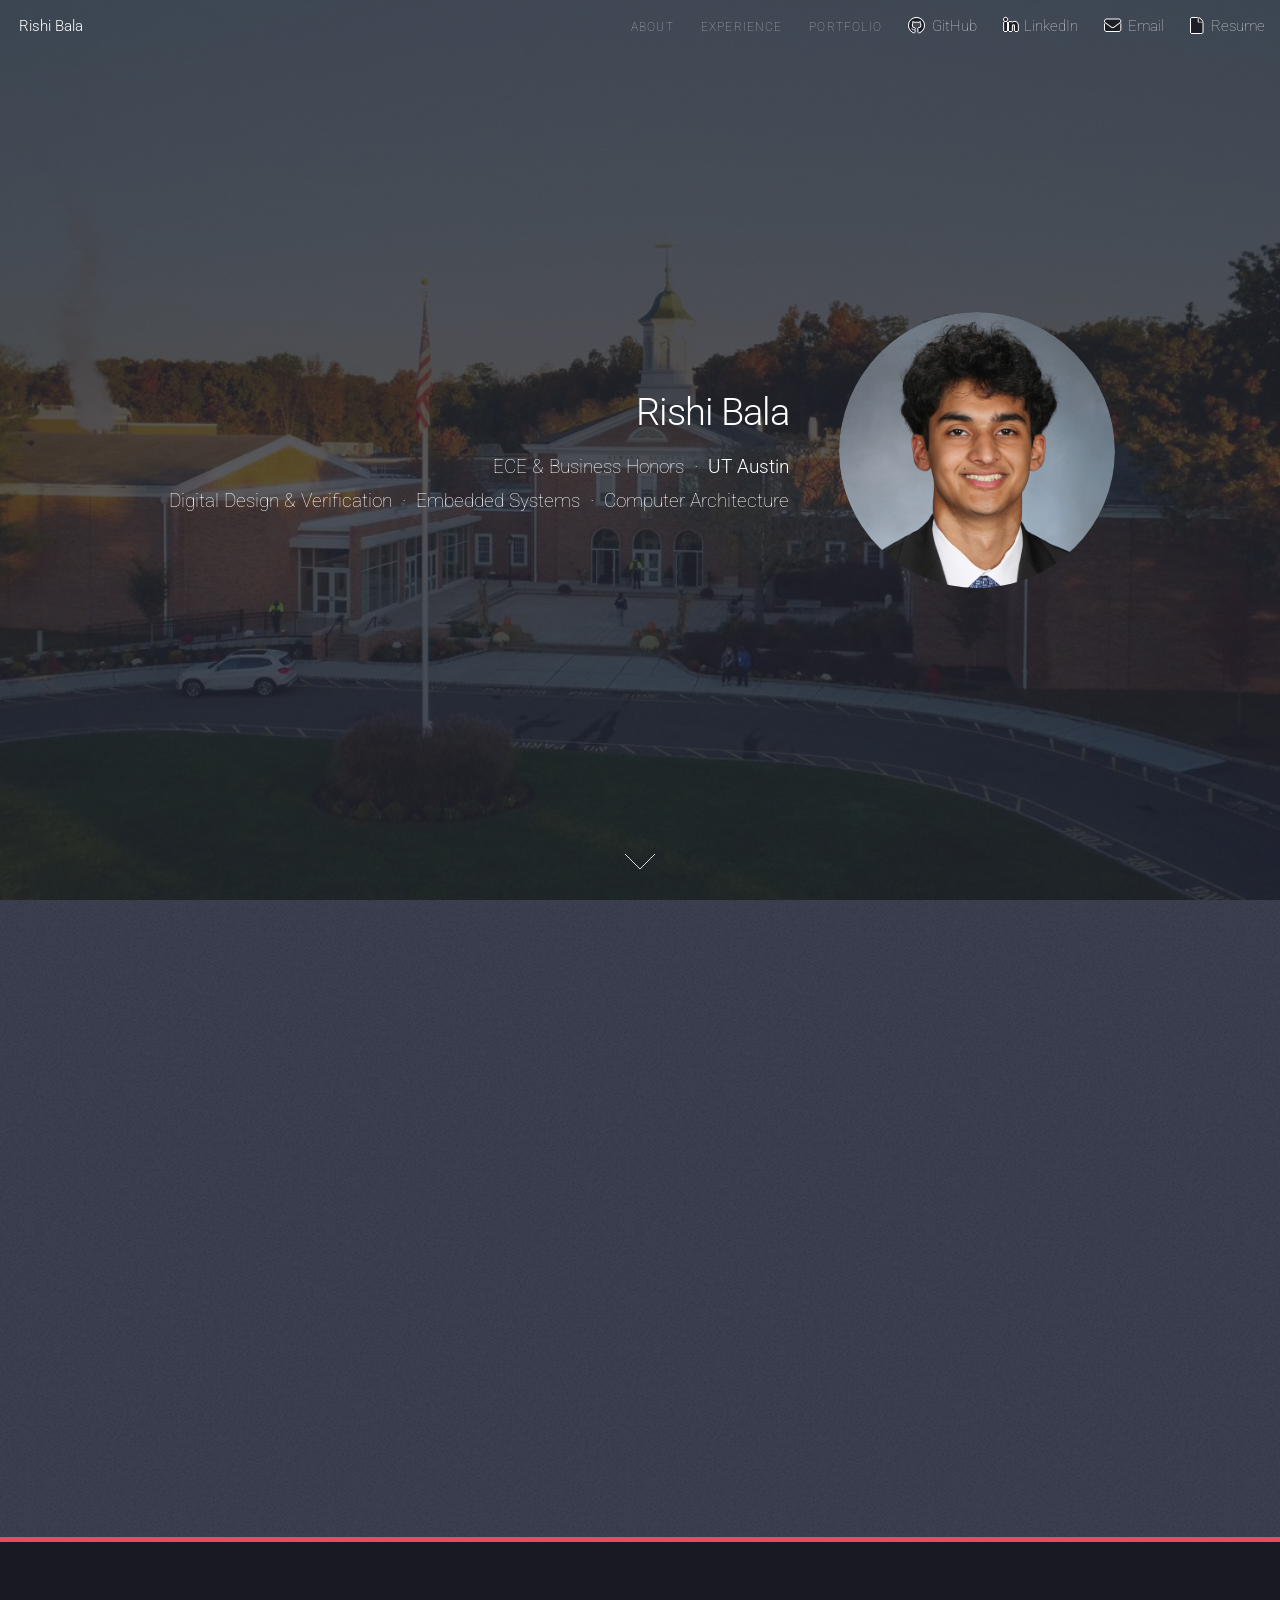
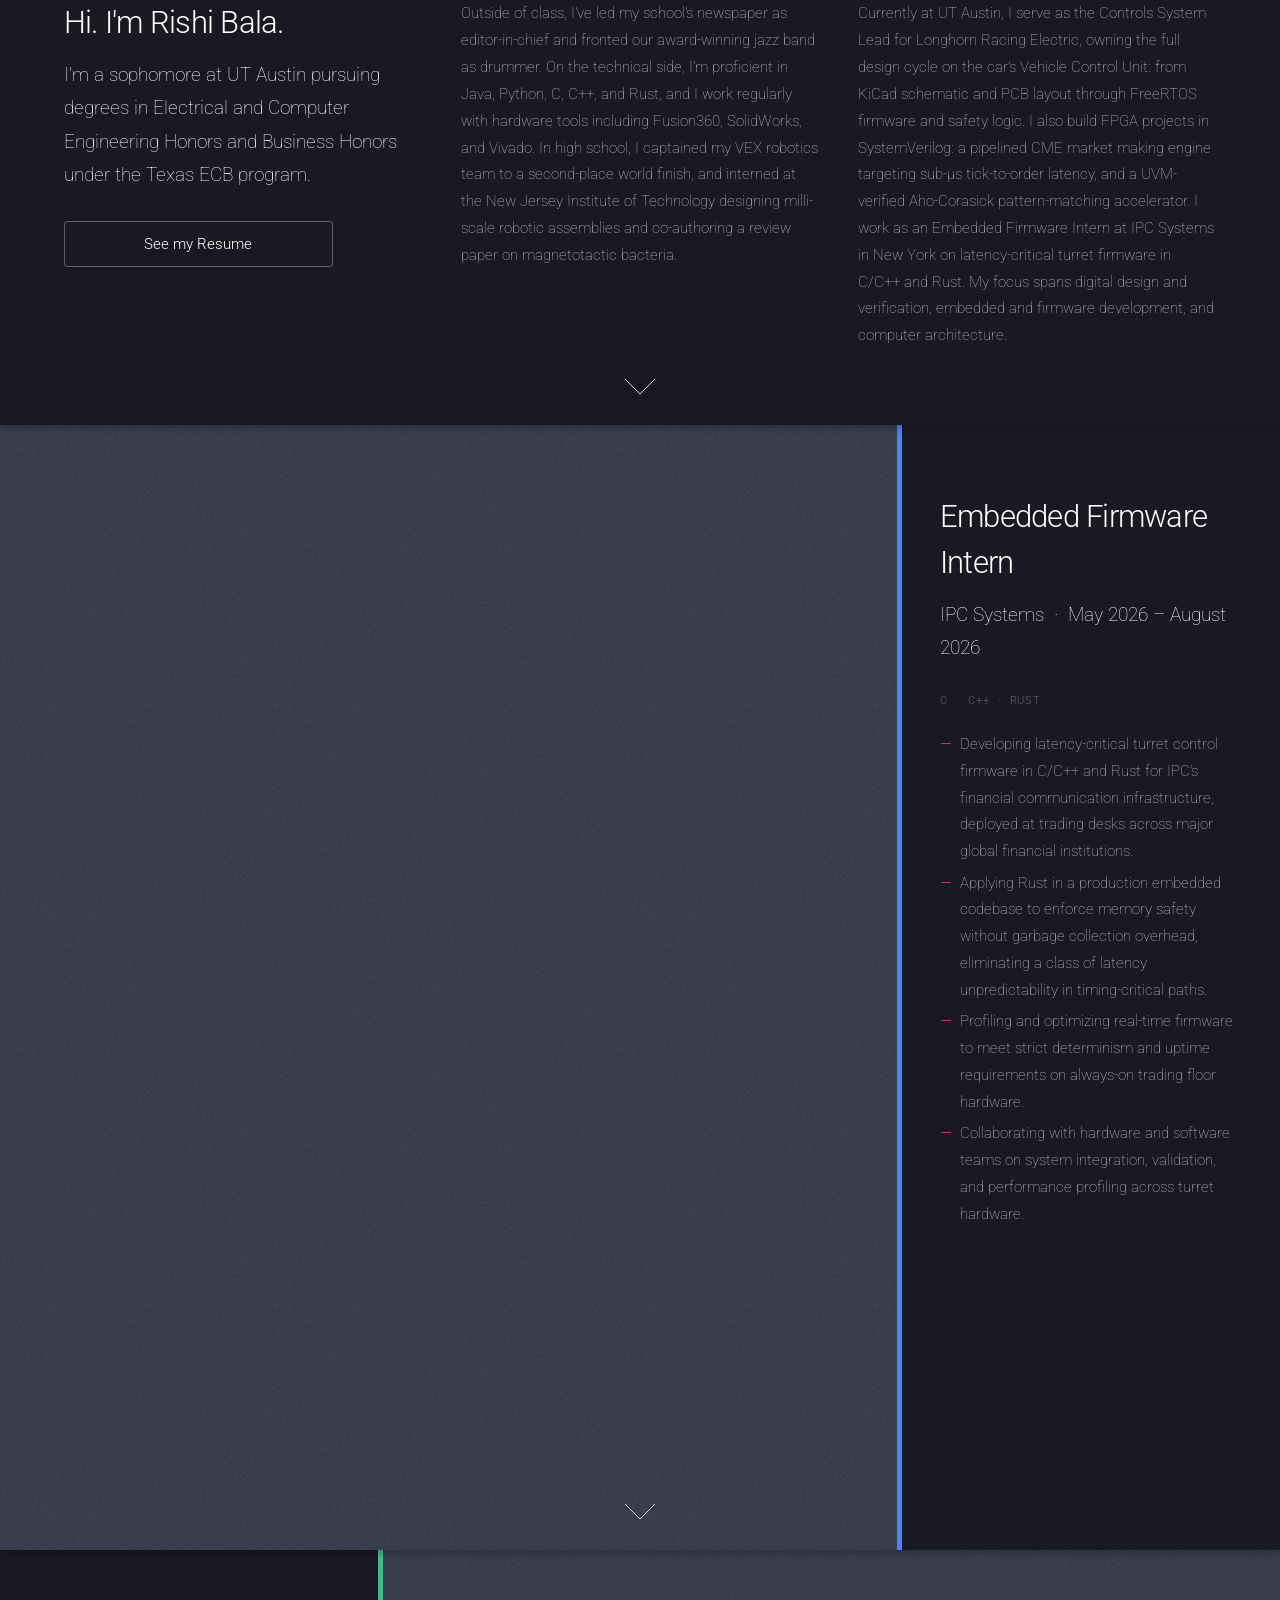
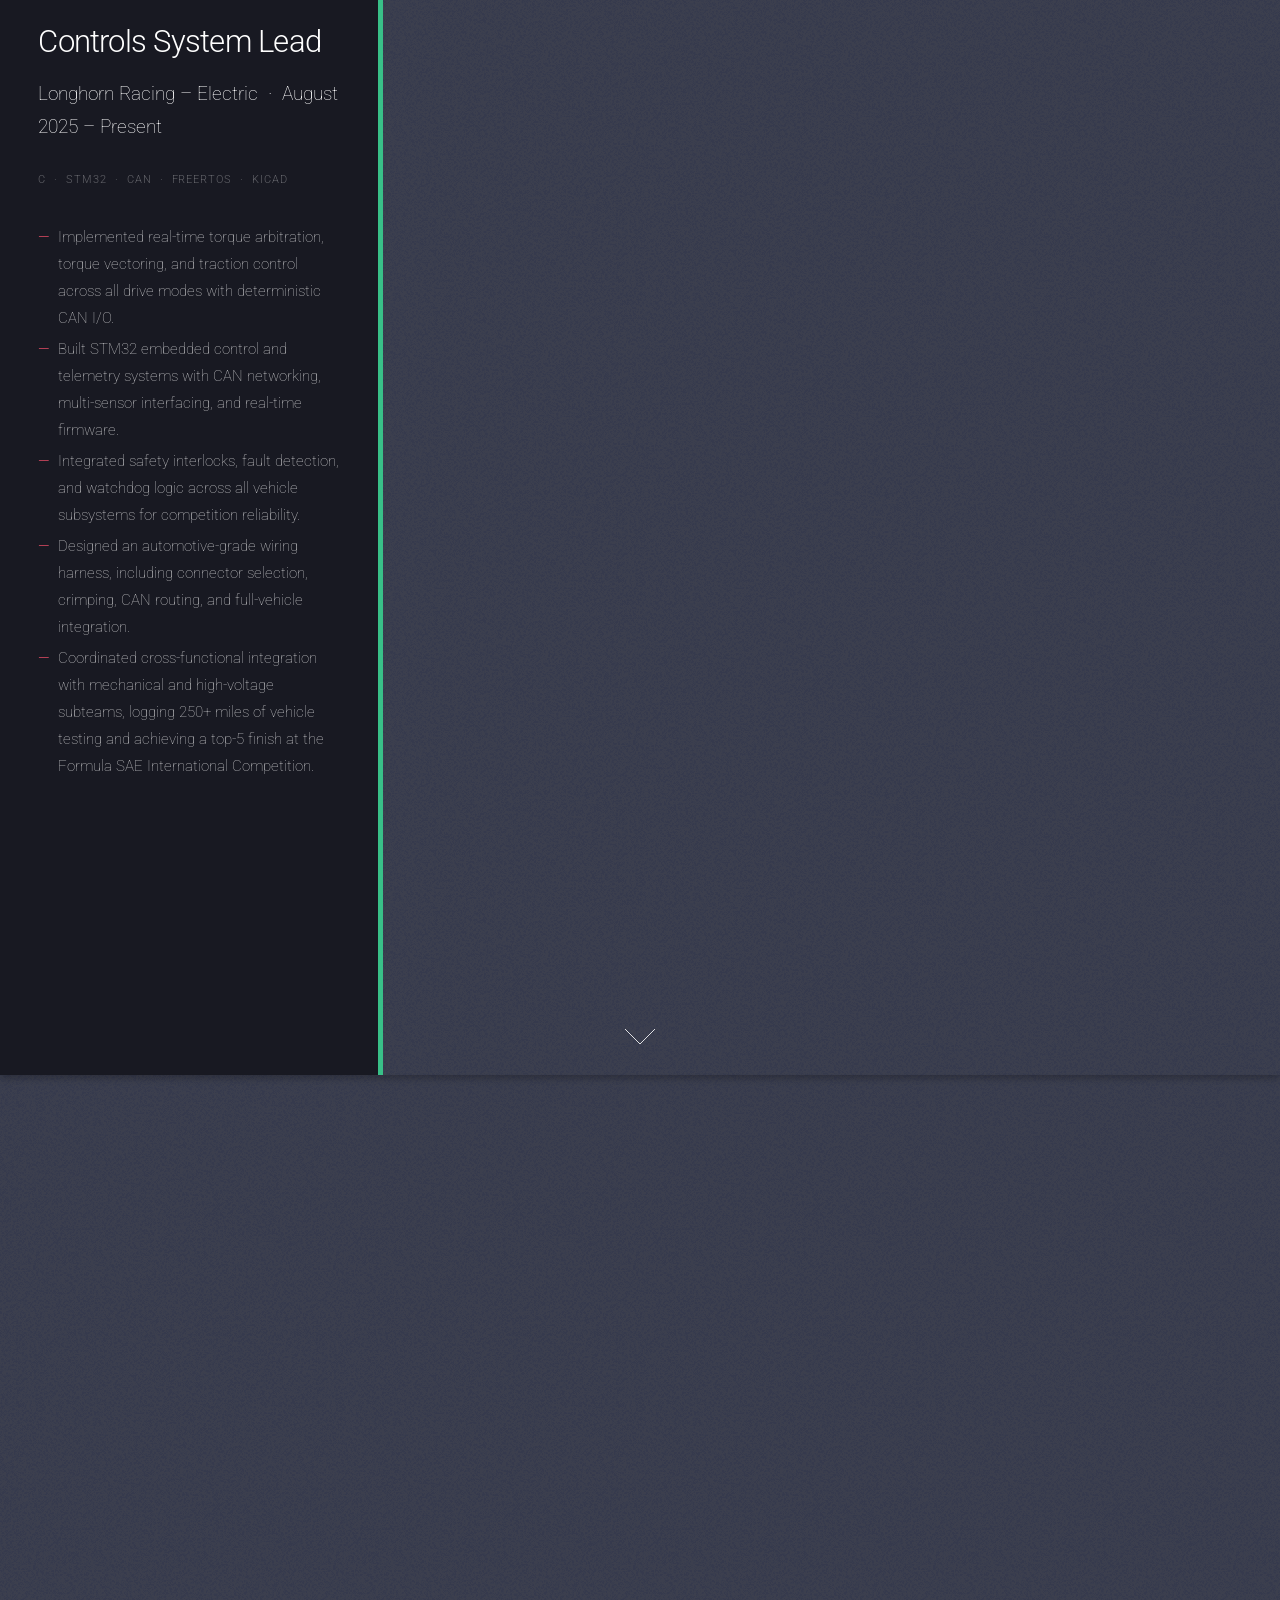
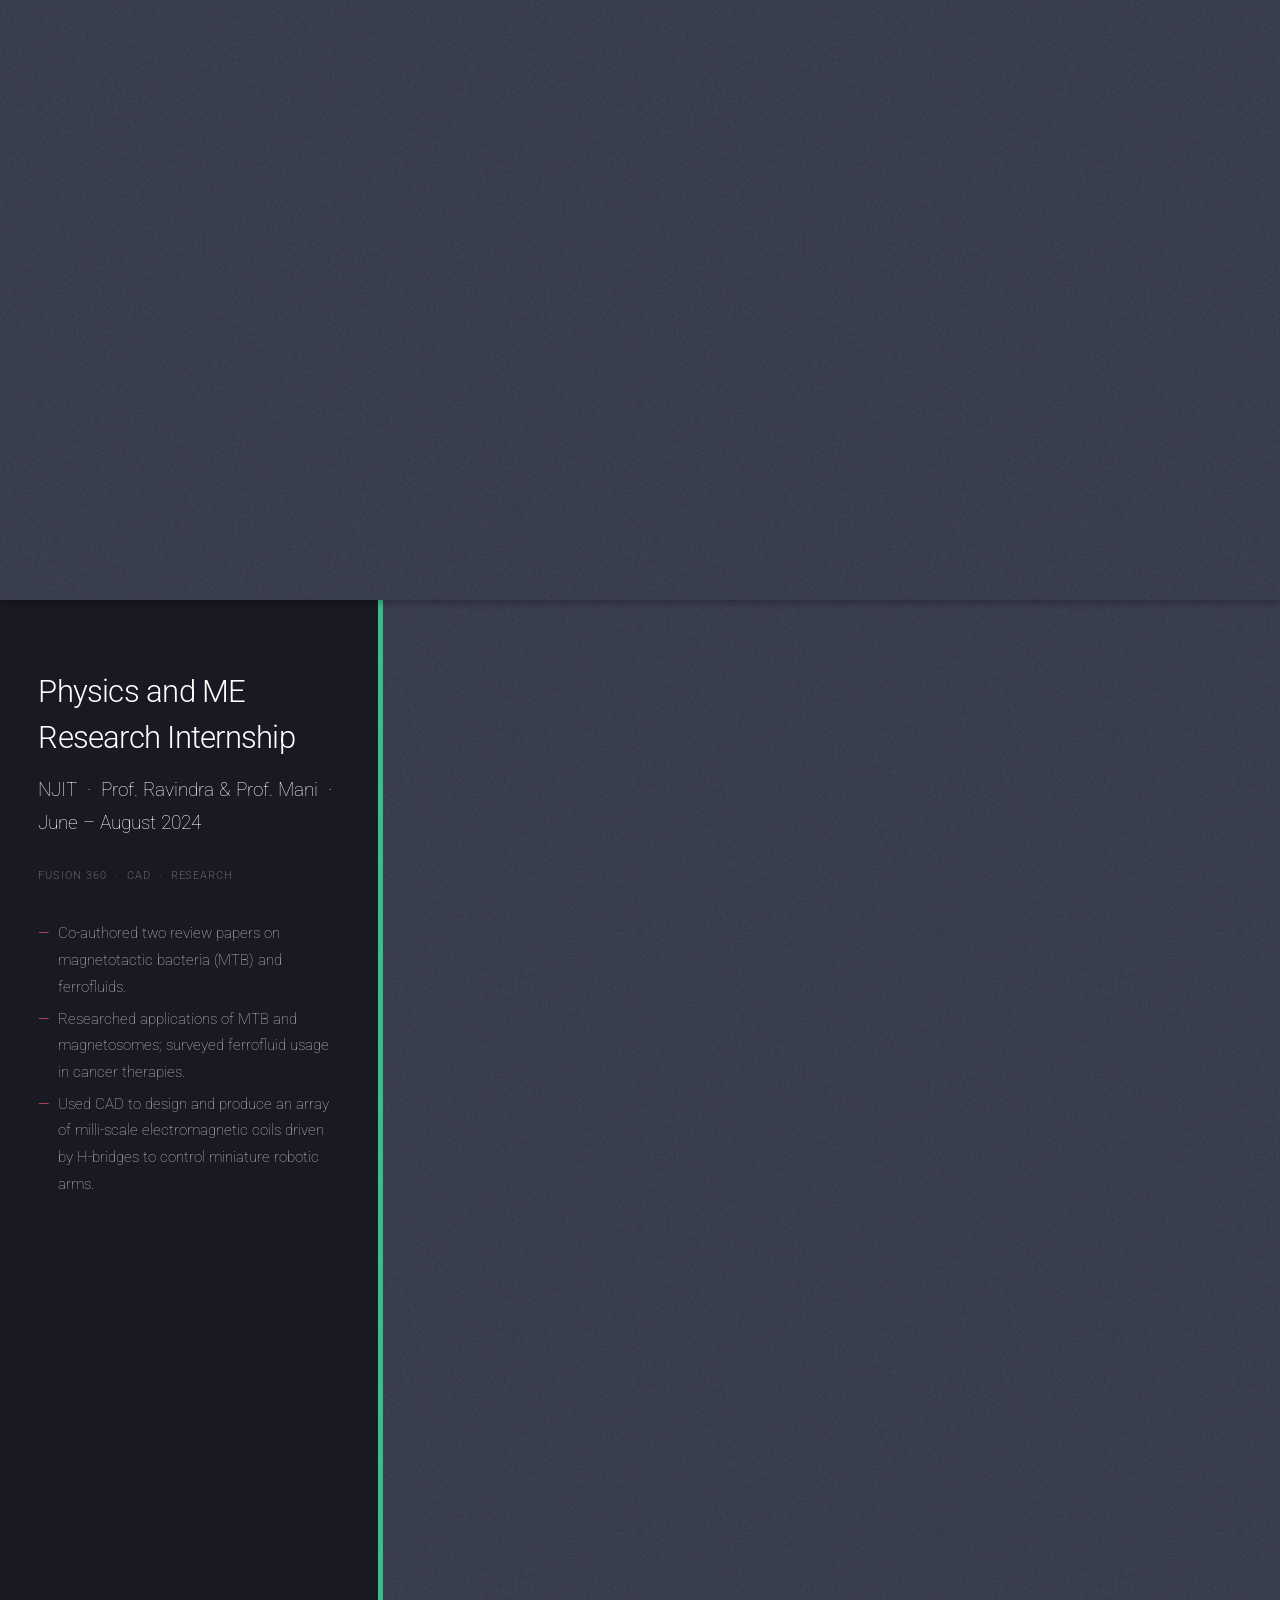
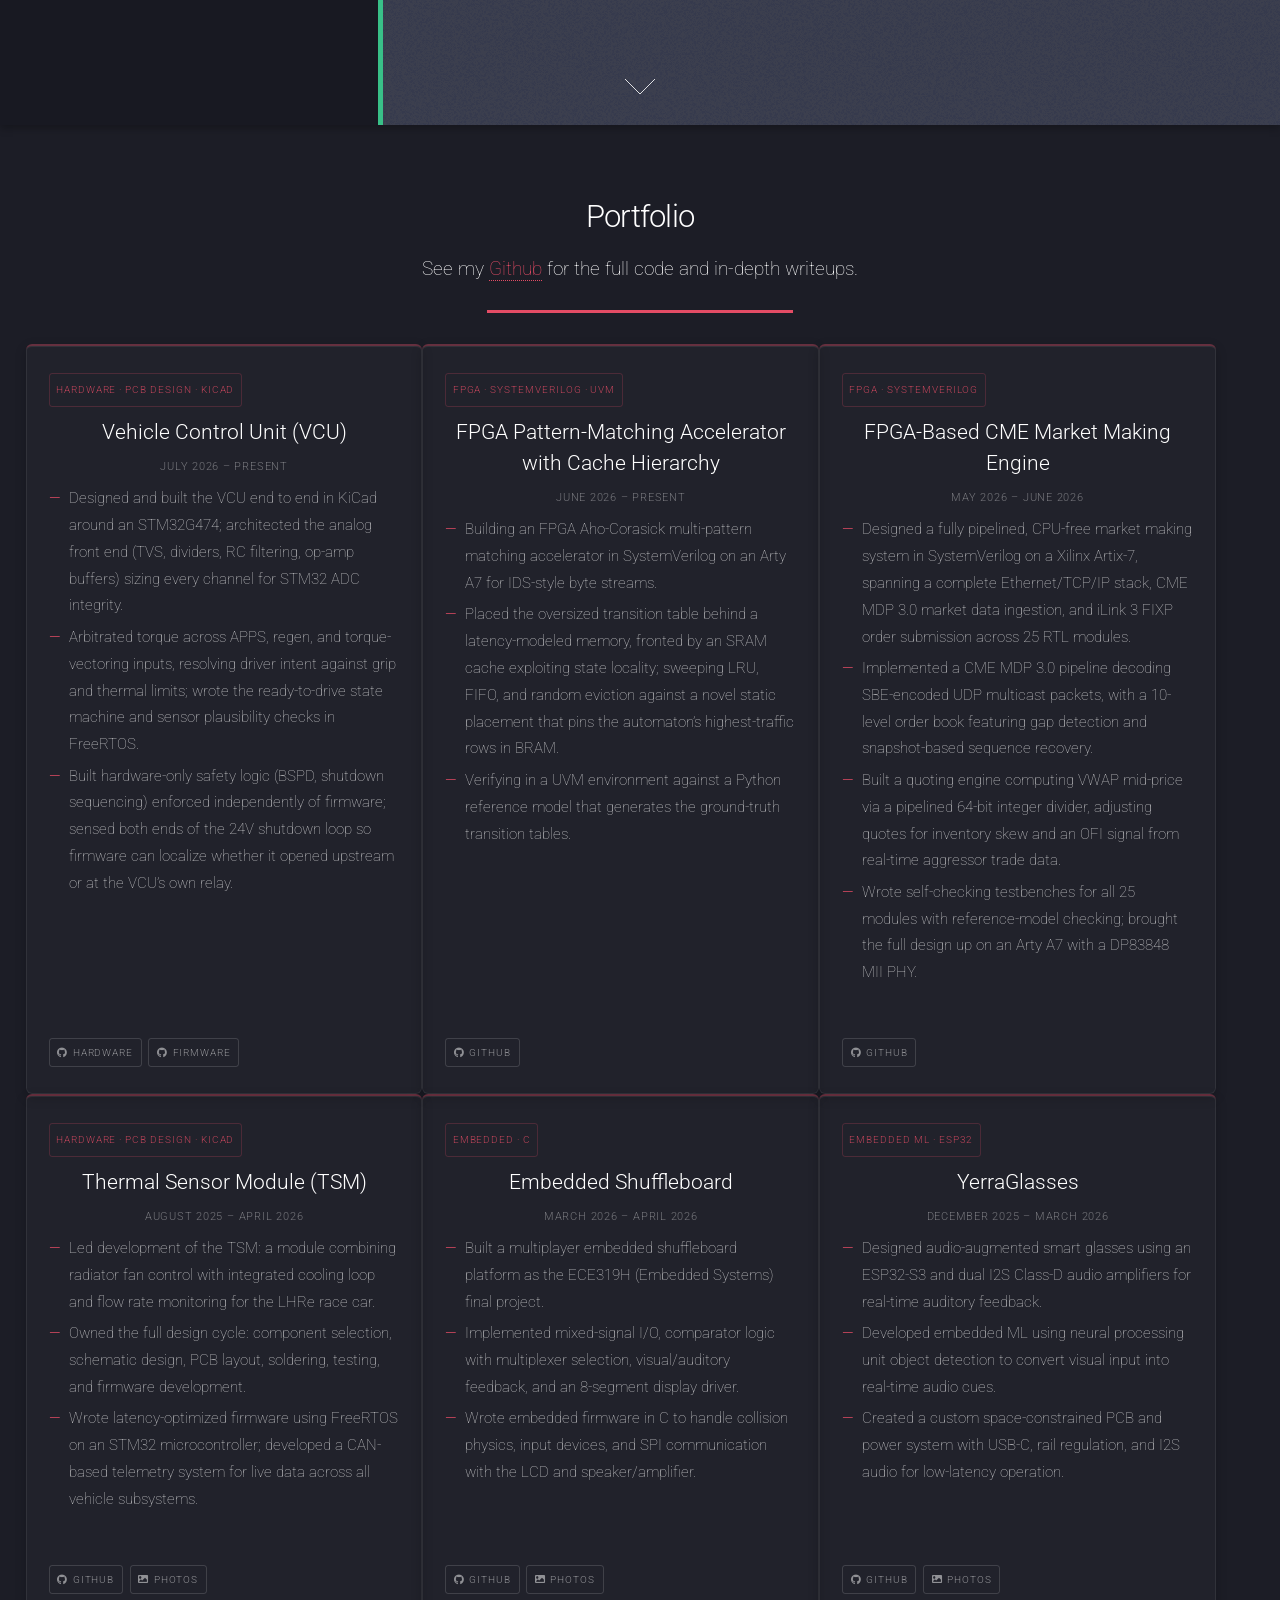
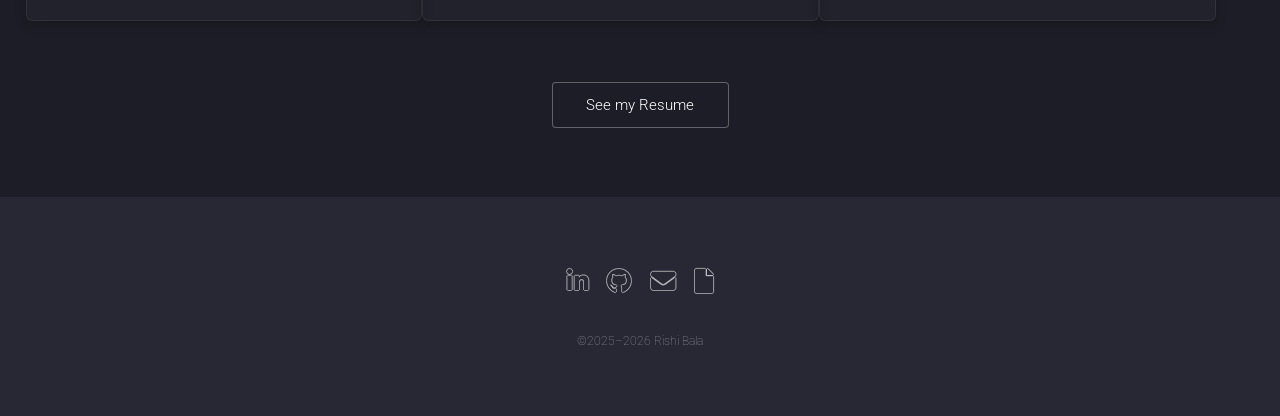
==== commit 298f6b62: "July 28, 2026" ====
--- a/index.html
+++ b/index.html
@@ -1,353 +1,349 @@
-<!DOCTYPE HTML>
-
-<html>
-
-<head>
-	<title>Rishi Bala</title>
-	<meta charset="utf-8" />
-	<meta name="viewport" content="width=device-width, initial-scale=1, user-scalable=no" />
-	<link rel="stylesheet" href="assets/css/main.css" />
-	<link rel="icon" type="image/png" href="pic100.ico" />
-	<noscript>
-		<link rel="stylesheet" href="assets/css/noscript.css" />
-	</noscript>
-</head>
-
-<body class="is-preload landing">
-	<div id="page-wrapper">
-
-		<!-- Header -->
-		<header id="header">
-			<h1 id="logo"><a href="index.html">Rishi Bala</a></h1>
-			<nav id="nav">
-				<ul>
-					<li><a href="#one" class="scrolly">About</a></li>
-					<li><a href="#ipc" class="scrolly">Experience</a></li>
-					<li><a href="#five" class="scrolly">Portfolio</a></li>
-					<li><a href="https://github.com/rbala25" class="icon brands alt fa-github"><span class="label">GitHub</span></a></li>
-					<li><a href="https://www.linkedin.com/in/rishi-bala-443583258/" class="icon brands alt fa-linkedin-in"><span class="label">LinkedIn</span></a></li>
-					<li><a href="mailto:rishibala2007@gmail.com" class="icon solid alt fa-envelope"><span class="label">Email</span></a></li>
-					<li><a href="images/Rishi Bala Resume.pdf" class="icon solid alt fa-file"><span class="label">Resume</span></a></li>
-				</ul>
-			</nav>
-		</header>
-
-		<!-- Banner -->
-		<section id="banner">
-			<div class="content">
-				<header>
-					<h2>Rishi Bala</h2>
-					<p>ECE &amp; Business Honors &nbsp;&middot;&nbsp; <strong>UT Austin</strong>
-						<br>
-						Digital Design &amp; Verification &nbsp;&middot;&nbsp; Embedded Systems &nbsp;&middot;&nbsp; Computer Architecture
-					</p>
-				</header>
-				<span class="image"><img src="images/pic00.jpg" alt="" /></span>
-			</div>
-			<a href="#one" class="goto-next scrolly">Next</a>
-		</section>
-
-		<!-- One -->
-		<section id="one" class="spotlight style1 bottom">
-			<span class="image fit main"><img src="images/pic02.jpg" alt="" /></span>
-			<div class="content">
-				<div class="container">
-					<div class="row">
-						<div class="col-4 col-12-medium">
-							<header>
-								<h2>Hi. I'm <strong>Rishi Bala</strong>.</h2>
-								<p>I'm a sophomore at UT Austin pursuing degrees in Electrical and Computer Engineering
-									Honors and Business Honors under the Texas ECB program.</p>
-							</header>
-							<a href="images/Rishi Bala Resume.pdf" class="button1">See my
-								Resume</a>
-						</div>
-						<div class="col-4 col-12-medium">
-							<p>Outside of class, I've led my school's newspaper as editor-in-chief and fronted our award-winning jazz band as drummer. On the technical side, I'm proficient in Java, Python, C, C++, and Rust, and I work regularly with hardware tools including Fusion360, SolidWorks, and Vivado. In high school, I captained my VEX robotics team to a second-place world finish, and interned at the New Jersey Institute of Technology designing milli-scale robotic assemblies and co-authoring a review paper on magnetotactic bacteria.</p>
-						</div>
-						<div class="col-4 col-12-medium">
-							<p>Currently at UT Austin, I serve as the Controls System Lead for Longhorn Racing Electric,
-								owning the full design cycle on the car&#x2019;s Vehicle Control Unit &#x2014; from
-								KiCad schematic and PCB layout through FreeRTOS firmware and safety logic. Alongside
-								that, I build FPGA projects in SystemVerilog: a pipelined CME market making engine
-								targeting sub-&#x03BC;s tick-to-order latency, and a UVM-verified Aho-Corasick
-								pattern-matching accelerator. I also intern as an Embedded Firmware Intern at IPC
-								Systems in New York on latency-critical turret firmware in C/C++ and Rust. Through
-								these experiences, I&#x2019;ve developed a strong interest in digital design and
-								verification, embedded and firmware development, and computer architecture.
-							</p>
-						</div>
-					</div>
-				</div>
-			</div>
-			<a href="#ipc" class="goto-next scrolly">Next</a>
-		</section>
-
-		<!-- IPC -->
-		<section id="ipc" class="spotlight style2 right">
-			<span class="image fit main"><img src="images/ipc.png" alt="" /></span>
-			<div class="content">
-				<header>
-					<h2>Embedded Firmware Intern</h2>
-					<p>IPC Systems &nbsp;&middot;&nbsp; May 2026 &ndash; August 2026</p>
-					<p class="tech-stack">C &nbsp;&middot;&nbsp; C++ &nbsp;&middot;&nbsp; Rust</p>
-				</header>
-				<ul class="contentul">
-					<li>Developing latency-critical turret control firmware in C/C++ and Rust for production financial communication infrastructure.</li>
-					<li>Implementing and optimizing real-time embedded software with strict timing and reliability requirements in a professional engineering environment.</li>
-					<li>Collaborating with hardware and software teams on system integration, validation, and performance profiling.</li>
-				</ul>
-			</div>
-
-			<a href="#lhre" class="goto-next scrolly">Next</a>
-		</section>
-
-		<!-- LHRe -->
-		<section id="lhre" class="spotlight style3 left">
-			<span class="image fit main"><img src="images/pic100.jpg" alt="" /></span>
-			<div class="content">
-				<header>
-					<h2>Controls System Lead</h2>
-					<p>Longhorn Racing &ndash; Electric &nbsp;&middot;&nbsp; August 2025 &ndash; Present</p>
-					<p class="tech-stack">C &nbsp;&middot;&nbsp; STM32 &nbsp;&middot;&nbsp; CAN &nbsp;&middot;&nbsp; FreeRTOS &nbsp;&middot;&nbsp; KiCad</p>
-				</header>
-				<p>
-				<ul class="contentul">
-					<li>Implemented real-time torque arbitration, torque vectoring, and traction control
-						across all drive modes with deterministic CAN I/O.</li>
-					<li>Built STM32 embedded control and telemetry systems with CAN networking, multi-sensor
-						interfacing, and real-time firmware.</li>
-					<li>Integrated safety interlocks, fault detection, and watchdog logic across all vehicle
-						subsystems for competition reliability.</li>
-					<li>Designed an automotive-grade wiring harness, including connector selection, crimping,
-						CAN routing, and full-vehicle integration.</li>
-					<li>Coordinated cross-functional integration with mechanical and high-voltage subteams,
-						logging 250+ miles of vehicle testing and achieving a top-5 finish at the Formula SAE
-						International Competition.</li>
-				</ul>
-				</p>
-			</div>
-
-			<a href="#two" class="goto-next scrolly">Next</a>
-		</section>
-
-		<!-- VEX -->
-		<section id="two" class="spotlight style2 right">
-			<span class="image fit main"><img src="images/pic03.png" alt="" /></span>
-			<div class="content">
-				<header>
-					<h2>VEX Robotics</h2>
-					<p>Captain, Head Builder, Design, CAD &nbsp;&middot;&nbsp; September 2021 &ndash; May 2025</p>
-					<p class="tech-stack">Fusion 360 &nbsp;&middot;&nbsp; CAD &nbsp;&middot;&nbsp; Team Leadership</p>
-				</header>
-				<p>
-				<ul class="contentul">
-					<li>Captained a six-person VEX team; spent 20+ hours each week leading team meetings and
-						mentoring younger students.</li>
-					<li>Employed CAD software such as Autodesk Fusion 360; documented each robot iteration in an
-						award-winning engineering notebook.</li>
-					<li>1x World Finalist, 1x Worlds Division Champion, 1x Worlds Division Finalist, 2x New Jersey
-						Tournament Champion.</li>
-					<li>Also served as a VEX IQ Instructor &#x2014; teaching students basic robotics techniques and
-						block
-						coding throughout the year.</li>
-				</ul>
-				</p>
-			</div>
-
-			<a href="#njit" class="goto-next scrolly">Next</a>
-		</section>
-
-		<!-- NJIT -->
-		<section id="njit" class="spotlight style3 left">
-			<span class="image fit main"><img src="images/pic11.jpg" alt="" /></span>
-			<div class="content">
-				<header>
-					<h2>Physics and ME Research Internship</h2>
-					<p>NJIT &nbsp;&middot;&nbsp; Prof. Ravindra &amp; Prof. Mani &nbsp;&middot;&nbsp; June &ndash; August 2024</p>
-					<p class="tech-stack">Fusion 360 &nbsp;&middot;&nbsp; CAD &nbsp;&middot;&nbsp; Research</p>
-				</header>
-				<p>
-				<ul class="contentul">
-					<li>Worked as a primary author on two review papers detailing magnetotactic bacteria (MTB) and
-						ferrofluids.</li>
-					<li>Researched applications of MTB and magnetosomes; surveyed ferrofluid usage in cancer therapies.
-					</li>
-					<li>Utilized CAD to design and produce an array of milli-scale electromagnetic coils driven by
-						H-bridges to control miniature robotic arms.</li>
-				</ul>
-				</p>
-			</div>
-
-			<a href="#five" class="goto-next scrolly">Next</a>
-		</section>
-
-
-		<!-- Portfolio -->
-		<section id="five" class="wrapper style1 special fade-up">
-			<div class="container">
-				<header class="major">
-					<h2>Portfolio</h2>
-					<p class="pmaj">See my <a href="https://github.com/rbala25">Github</a> for the full code and
-						in-depth writeups.</p>
-				</header>
-				<div class="box alt">
-					<div class="row gtr-uniform">
-
-						<!-- VCU — newest first -->
-						<section class="col-4 col-6-medium col-12-xsmall">
-							<span class="proj-tag">Hardware &middot; PCB Design &middot; KiCad</span>
-							<h3 class="pmaj">Vehicle Control Unit (VCU)</h3>
-							<h5>July 2026 &ndash; Present</h5>
-							<ul class="contentul">
-								<li>Designed and built the VCU end to end in KiCad around an STM32G474; architected the analog front end (TVS, dividers, RC filtering, op-amp buffers) sizing every channel for STM32 ADC integrity.</li>
-								<li>Arbitrated torque across APPS, regen, and torque-vectoring inputs, resolving driver intent against grip and thermal limits; wrote the ready-to-drive state machine and sensor plausibility checks in FreeRTOS.</li>
-								<li>Built hardware-only safety logic (BSPD, shutdown sequencing) enforced independently of firmware; sensed both ends of the 24V shutdown loop so firmware can localize whether it opened upstream or at the VCU&rsquo;s own relay.</li>
-							</ul>
-							<div class="proj-links">
-								<a href="https://github.com/LonghornRacingElectric/lhre-hardware" class="proj-link-btn">Hardware</a>
-								<a href="https://github.com/LonghornRacingElectric/lhre" class="proj-link-btn">Firmware</a>
-							</div>
-						</section>
-
-						<!-- Argus -->
-						<section class="col-4 col-6-medium col-12-xsmall">
-							<span class="proj-tag">FPGA &middot; SystemVerilog &middot; UVM</span>
-							<h3 class="pmaj">FPGA Pattern-Matching Accelerator with Cache Hierarchy</h3>
-							<h5>June 2026 &ndash; Present</h5>
-							<ul class="contentul">
-								<li>Building an FPGA Aho-Corasick multi-pattern matching accelerator in SystemVerilog on an Arty A7 for IDS-style byte streams.</li>
-								<li>Placed the oversized transition table behind a latency-modeled memory, fronted by an SRAM cache exploiting state locality; sweeping LRU, FIFO, and random eviction against a novel static placement that pins the automaton&rsquo;s highest-traffic rows in BRAM.</li>
-								<li>Verifying in a UVM environment against a Python reference model that generates the ground-truth transition tables.</li>
-							</ul>
-							<div class="proj-links">
-								<a href="https://github.com/rbala25/Argus" class="proj-link-btn">GitHub</a>
-							</div>
-						</section>
-
-						<!-- FPGA Market Making Engine -->
-						<section class="col-4 col-6-medium col-12-xsmall">
-							<span class="proj-tag">FPGA &middot; SystemVerilog</span>
-							<h3 class="pmaj">FPGA-Based CME Market Making Engine</h3>
-							<h5>May 2026 &ndash; June 2026</h5>
-							<ul class="contentul">
-								<li>Designed a fully pipelined, CPU-free market making system in SystemVerilog on a
-									Xilinx Artix-7, spanning a complete Ethernet/TCP/IP stack, CME MDP 3.0 market data
-									ingestion, and iLink 3 FIXP order submission across 25 RTL modules.</li>
-								<li>Implemented a CME MDP 3.0 pipeline decoding SBE-encoded UDP multicast packets,
-									with a 10-level order book featuring gap detection and snapshot-based sequence
-									recovery.</li>
-								<li>Built a quoting engine computing VWAP mid-price via a pipelined 64-bit integer
-									divider, adjusting quotes for inventory skew and an OFI signal from real-time
-									aggressor trade data.</li>
-								<li>Wrote self-checking testbenches for all 25 modules with reference-model checking;
-									brought the full design up on an Arty A7 with a DP83848 MII PHY.</li>
-							</ul>
-							<div class="proj-links">
-								<a href="https://github.com/rbala25/Hermes" class="proj-link-btn">GitHub</a>
-							</div>
-						</section>
-
-						<!-- TSM -->
-						<section class="col-4 col-6-medium col-12-xsmall">
-							<span class="proj-tag">Hardware &middot; PCB Design &middot; KiCad</span>
-							<h3 class="pmaj">Thermal Sensor Module (TSM)</h3>
-							<h5>August 2025 &ndash; April 2026</h5>
-							<ul class="contentul">
-								<li>Led development of the TSM: a module combining radiator fan control with
-									integrated cooling loop and flow rate monitoring for the LHRe race car.</li>
-								<li>Owned the full design cycle &#x2014; component selection, schematic design, PCB
-									layout,
-									soldering, testing, and firmware development.</li>
-								<li>Wrote latency-optimized firmware using FreeRTOS on an STM32 microcontroller;
-									developed a CAN-based telemetry system for live data across all vehicle subsystems.
-								</li>
-							</ul>
-							<div class="proj-links">
-								<a href="https://github.com/LonghornRacingElectric/lhre-2026" class="proj-link-btn">GitHub</a>
-								<a href="https://drive.google.com/drive/folders/1zR8YH4-cDmPpDo7bMbnGwRXUMhnacN5k?usp=sharing" class="proj-link-btn">Photos</a>
-							</div>
-						</section>
-
-						<!-- Embedded Shuffleboard -->
-						<section class="col-4 col-6-medium col-12-xsmall">
-							<span class="proj-tag">Embedded &middot; C</span>
-							<h3 class="pmaj">Embedded Shuffleboard</h3>
-							<h5>March 2026 &ndash; April 2026</h5>
-							<ul class="contentul">
-								<li>Built a multiplayer embedded shuffleboard platform as the ECE319H (Embedded
-									Systems) final project.</li>
-								<li>Implemented mixed-signal I/O, comparator logic with multiplexer selection,
-									visual/auditory feedback, and an 8-segment display driver.</li>
-								<li>Wrote embedded firmware in C to handle collision physics, input devices, and SPI
-									communication with the LCD and speaker/amplifier.</li>
-							</ul>
-							<div class="proj-links">
-								<a href="https://github.com/rbala25/shuffleboard" class="proj-link-btn">GitHub</a>
-								<a href="https://drive.google.com/drive/folders/1p-Z9UNf5Icno8W_AVGIMvWcCk9tpiBYZ?usp=sharing" class="proj-link-btn">Photos</a>
-							</div>
-						</section>
-
-						<!-- YerraGlasses -->
-						<section class="col-4 col-6-medium col-12-xsmall">
-							<span class="proj-tag">Embedded ML &middot; ESP32</span>
-							<h3 class="pmaj">YerraGlasses</h3>
-							<h5>December 2025 &ndash; March 2026</h5>
-							<ul class="contentul">
-								<li>Designed audio-augmented smart glasses using an ESP32-S3 and dual I2S Class-D audio
-									amplifiers for real-time auditory feedback.</li>
-								<li>Developed embedded ML using neural processing unit object detection to convert
-									visual input into real-time audio cues.</li>
-								<li>Created a custom space-constrained PCB and power system with USB-C, rail
-									regulation, and I2S audio for low-latency operation.</li>
-							</ul>
-							<div class="proj-links">
-								<a href="https://github.com/rbala25/YerraGlasses" class="proj-link-btn">GitHub</a>
-								<a href="https://drive.google.com/drive/folders/1w4vBmSLKzXsivGAmHuFtQhh-V_MzW7Ro?usp=sharing" class="proj-link-btn">Photos</a>
-							</div>
-						</section>
-
-
-					</div>
-				</div>
-				<footer class="major">
-					<ul class="actions special">
-						<li><a href="images/Rishi Bala Resume.pdf" class="button">See my Resume</a></li>
-					</ul>
-				</footer>
-			</div>
-		</section>
-
-		<!-- Footer -->
-		<footer id="footer">
-			<ul class="icons">
-				<li><a href="https://www.linkedin.com/in/rishi-bala-443583258/"
-						class="icon brands alt fa-linkedin-in"><span class="label"></span></a></li>
-				<li><a href="https://github.com/rbala25" class="icon brands alt fa-github"><span
-							class="label"></span></a></li>
-				<li><a href="mailto:rishibala2007@gmail.com" class="icon solid alt fa-envelope"><span
-							class="label"></span></a></li>
-				<li><a href="images/Rishi Bala Resume.pdf" class="icon solid alt fa-solid fa-file"><span
-							class="label"></span></a>
-				</li>
-			</ul>
-			<ul class="copyright">
-				<li>&copy;2025&ndash;2026 Rishi Bala</li>
-			</ul>
-		</footer>
-
-	</div>
-
-	<!-- Scripts -->
-	<script src="assets/js/jquery.min.js"></script>
-	<script src="assets/js/jquery.scrolly.min.js"></script>
-	<script src="assets/js/jquery.dropotron.min.js"></script>
-	<script src="assets/js/jquery.scrollex.min.js"></script>
-	<script src="assets/js/browser.min.js"></script>
-	<script src="assets/js/breakpoints.min.js"></script>
-	<script src="assets/js/util.js"></script>
-	<script src="assets/js/main.js"></script>
-
-</body>
-
+<!DOCTYPE HTML>
+
+<html>
+
+<head>
+	<title>Rishi Bala</title>
+	<meta charset="utf-8" />
+	<meta name="viewport" content="width=device-width, initial-scale=1, user-scalable=no" />
+	<link rel="stylesheet" href="assets/css/main.css" />
+	<link rel="icon" type="image/png" href="pic100.ico" />
+	<noscript>
+		<link rel="stylesheet" href="assets/css/noscript.css" />
+	</noscript>
+</head>
+
+<body class="is-preload landing">
+	<div id="page-wrapper">
+
+		<!-- Header -->
+		<header id="header">
+			<h1 id="logo"><a href="index.html">Rishi Bala</a></h1>
+			<nav id="nav">
+				<ul>
+					<li><a href="#one" class="scrolly">About</a></li>
+					<li><a href="#ipc" class="scrolly">Experience</a></li>
+					<li><a href="#five" class="scrolly">Portfolio</a></li>
+					<li><a href="https://github.com/rbala25" class="icon brands alt fa-github"><span class="label">GitHub</span></a></li>
+					<li><a href="https://www.linkedin.com/in/rishi-bala-443583258/" class="icon brands alt fa-linkedin-in"><span class="label">LinkedIn</span></a></li>
+					<li><a href="mailto:rishibala2007@gmail.com" class="icon solid alt fa-envelope"><span class="label">Email</span></a></li>
+					<li><a href="images/Rishi Bala Resume.pdf" class="icon solid alt fa-file"><span class="label">Resume</span></a></li>
+				</ul>
+			</nav>
+		</header>
+
+		<!-- Banner -->
+		<section id="banner">
+			<div class="content">
+				<header>
+					<h2>Rishi Bala</h2>
+					<p>ECE &amp; Business Honors &nbsp;&middot;&nbsp; <strong>UT Austin</strong>
+						<br>
+						Digital Design &amp; Verification &nbsp;&middot;&nbsp; Embedded Systems &nbsp;&middot;&nbsp; Computer Architecture
+					</p>
+				</header>
+				<span class="image"><img src="images/pic00.jpg" alt="" /></span>
+			</div>
+			<a href="#one" class="goto-next scrolly">Next</a>
+		</section>
+
+		<!-- One -->
+		<section id="one" class="spotlight style1 bottom">
+			<span class="image fit main"><img src="images/pic02.jpg" alt="" /></span>
+			<div class="content">
+				<div class="container">
+					<div class="row">
+						<div class="col-4 col-12-medium">
+							<header>
+								<h2>Hi. I'm <strong>Rishi Bala</strong>.</h2>
+								<p>I'm a sophomore at UT Austin pursuing degrees in Electrical and Computer Engineering
+									Honors and Business Honors under the Texas ECB program.</p>
+							</header>
+							<a href="images/Rishi Bala Resume.pdf" class="button1">See my
+								Resume</a>
+						</div>
+						<div class="col-4 col-12-medium">
+							<p>Outside of class, I've led my school's newspaper as editor-in-chief and fronted our award-winning jazz band as drummer. On the technical side, I'm proficient in Java, Python, C, C++, and Rust, and I work regularly with hardware tools including Fusion360, SolidWorks, and Vivado. In high school, I captained my VEX robotics team to a second-place world finish, and interned at the New Jersey Institute of Technology designing milli-scale robotic assemblies and co-authoring a review paper on magnetotactic bacteria.</p>
+						</div>
+						<div class="col-4 col-12-medium">
+							<p>Currently at UT Austin, I serve as the Controls System Lead for Longhorn Racing Electric,
+								owning the full design cycle on the car&#x2019;s Vehicle Control Unit: from
+								KiCad schematic and PCB layout through FreeRTOS firmware and safety logic. I also build
+								FPGA projects in SystemVerilog: a pipelined CME market making engine
+								targeting sub-&#x03BC;s tick-to-order latency, and a UVM-verified Aho-Corasick
+								pattern-matching accelerator. I work as an Embedded Firmware Intern at IPC
+								Systems in New York on latency-critical turret firmware in C/C++ and Rust. My focus
+								spans digital design and verification, embedded and firmware development, and computer architecture.
+							</p>
+						</div>
+					</div>
+				</div>
+			</div>
+			<a href="#ipc" class="goto-next scrolly">Next</a>
+		</section>
+
+		<!-- IPC -->
+		<section id="ipc" class="spotlight style2 right">
+			<span class="image fit main"><img src="images/ipc.png" alt="" /></span>
+			<div class="content">
+				<header>
+					<h2>Embedded Firmware Intern</h2>
+					<p>IPC Systems &nbsp;&middot;&nbsp; May 2026 &ndash; August 2026</p>
+					<p class="tech-stack">C &nbsp;&middot;&nbsp; C++ &nbsp;&middot;&nbsp; Rust</p>
+				</header>
+				<ul class="contentul">
+					<li>Developing latency-critical turret control firmware in C/C++ and Rust for IPC&rsquo;s financial communication infrastructure, deployed at trading desks across major global financial institutions.</li>
+					<li>Applying Rust in a production embedded codebase to enforce memory safety without garbage collection overhead, eliminating a class of latency unpredictability in timing-critical paths.</li>
+					<li>Profiling and optimizing real-time firmware to meet strict determinism and uptime requirements on always-on trading floor hardware.</li>
+					<li>Collaborating with hardware and software teams on system integration, validation, and performance profiling across turret hardware.</li>
+				</ul>
+			</div>
+
+			<a href="#lhre" class="goto-next scrolly">Next</a>
+		</section>
+
+		<!-- LHRe -->
+		<section id="lhre" class="spotlight style3 left">
+			<span class="image fit main"><img src="images/pic100.jpg" alt="" /></span>
+			<div class="content">
+				<header>
+					<h2>Controls System Lead</h2>
+					<p>Longhorn Racing &ndash; Electric &nbsp;&middot;&nbsp; August 2025 &ndash; Present</p>
+					<p class="tech-stack">C &nbsp;&middot;&nbsp; STM32 &nbsp;&middot;&nbsp; CAN &nbsp;&middot;&nbsp; FreeRTOS &nbsp;&middot;&nbsp; KiCad</p>
+				</header>
+				<p>
+				<ul class="contentul">
+					<li>Implemented real-time torque arbitration, torque vectoring, and traction control
+						across all drive modes with deterministic CAN I/O.</li>
+					<li>Built STM32 embedded control and telemetry systems with CAN networking, multi-sensor
+						interfacing, and real-time firmware.</li>
+					<li>Integrated safety interlocks, fault detection, and watchdog logic across all vehicle
+						subsystems for competition reliability.</li>
+					<li>Designed an automotive-grade wiring harness, including connector selection, crimping,
+						CAN routing, and full-vehicle integration.</li>
+					<li>Coordinated cross-functional integration with mechanical and high-voltage subteams,
+						logging 250+ miles of vehicle testing and achieving a top-5 finish at the Formula SAE
+						International Competition.</li>
+				</ul>
+				</p>
+			</div>
+
+			<a href="#two" class="goto-next scrolly">Next</a>
+		</section>
+
+		<!-- VEX -->
+		<section id="two" class="spotlight style2 right">
+			<span class="image fit main"><img src="images/pic03.png" alt="" /></span>
+			<div class="content">
+				<header>
+					<h2>VEX Robotics</h2>
+					<p>Captain, Head Builder, Design, CAD &nbsp;&middot;&nbsp; September 2021 &ndash; May 2025</p>
+					<p class="tech-stack">Fusion 360 &nbsp;&middot;&nbsp; CAD &nbsp;&middot;&nbsp; Team Leadership</p>
+				</header>
+				<p>
+				<ul class="contentul">
+					<li>Captained a six-person VEX team; spent 20+ hours each week leading team meetings and
+						mentoring younger students.</li>
+					<li>Used Autodesk Fusion 360 for CAD; documented each robot iteration in an award-winning engineering notebook.</li>
+					<li>1x World Finalist, 1x Worlds Division Champion, 1x Worlds Division Finalist, 2x New Jersey
+						Tournament Champion.</li>
+					<li>Also served as a VEX IQ Instructor, teaching students basic robotics techniques and block coding throughout the year.</li>
+				</ul>
+				</p>
+			</div>
+
+			<a href="#njit" class="goto-next scrolly">Next</a>
+		</section>
+
+		<!-- NJIT -->
+		<section id="njit" class="spotlight style3 left">
+			<span class="image fit main"><img src="images/pic11.jpg" alt="" /></span>
+			<div class="content">
+				<header>
+					<h2>Physics and ME Research Internship</h2>
+					<p>NJIT &nbsp;&middot;&nbsp; Prof. Ravindra &amp; Prof. Mani &nbsp;&middot;&nbsp; June &ndash; August 2024</p>
+					<p class="tech-stack">Fusion 360 &nbsp;&middot;&nbsp; CAD &nbsp;&middot;&nbsp; Research</p>
+				</header>
+				<p>
+				<ul class="contentul">
+					<li>Co-authored two review papers on magnetotactic bacteria (MTB) and ferrofluids.</li>
+					<li>Researched applications of MTB and magnetosomes; surveyed ferrofluid usage in cancer therapies.
+					</li>
+					<li>Used CAD to design and produce an array of milli-scale electromagnetic coils driven by
+						H-bridges to control miniature robotic arms.</li>
+				</ul>
+				</p>
+			</div>
+
+			<a href="#five" class="goto-next scrolly">Next</a>
+		</section>
+
+
+		<!-- Portfolio -->
+		<section id="five" class="wrapper style1 special fade-up">
+			<div class="container">
+				<header class="major">
+					<h2>Portfolio</h2>
+					<p class="pmaj">See my <a href="https://github.com/rbala25">Github</a> for the full code and
+						in-depth writeups.</p>
+				</header>
+				<div class="box alt">
+					<div class="row gtr-uniform">
+
+						<!-- VCU — newest first -->
+						<section class="col-4 col-6-medium col-12-xsmall">
+							<span class="proj-tag">Hardware &middot; PCB Design &middot; KiCad</span>
+							<h3 class="pmaj">Vehicle Control Unit (VCU)</h3>
+							<h5>July 2026 &ndash; Present</h5>
+							<ul class="contentul">
+								<li>Designed and built the VCU end to end in KiCad around an STM32G474; architected the analog front end (TVS, dividers, RC filtering, op-amp buffers) sizing every channel for STM32 ADC integrity.</li>
+								<li>Arbitrated torque across APPS, regen, and torque-vectoring inputs, resolving driver intent against grip and thermal limits; wrote the ready-to-drive state machine and sensor plausibility checks in FreeRTOS.</li>
+								<li>Built hardware-only safety logic (BSPD, shutdown sequencing) enforced independently of firmware; sensed both ends of the 24V shutdown loop so firmware can localize whether it opened upstream or at the VCU&rsquo;s own relay.</li>
+							</ul>
+							<div class="proj-links">
+								<a href="https://github.com/LonghornRacingElectric/lhre-hardware" class="proj-link-btn">Hardware</a>
+								<a href="https://github.com/LonghornRacingElectric/lhre" class="proj-link-btn">Firmware</a>
+							</div>
+						</section>
+
+						<!-- Argus -->
+						<section class="col-4 col-6-medium col-12-xsmall">
+							<span class="proj-tag">FPGA &middot; SystemVerilog &middot; UVM</span>
+							<h3 class="pmaj">FPGA Pattern-Matching Accelerator with Cache Hierarchy</h3>
+							<h5>June 2026 &ndash; Present</h5>
+							<ul class="contentul">
+								<li>Building an FPGA Aho-Corasick multi-pattern matching accelerator in SystemVerilog on an Arty A7 for IDS-style byte streams.</li>
+								<li>Placed the oversized transition table behind a latency-modeled memory, fronted by an SRAM cache exploiting state locality; sweeping LRU, FIFO, and random eviction against a novel static placement that pins the automaton&rsquo;s highest-traffic rows in BRAM.</li>
+								<li>Verifying in a UVM environment against a Python reference model that generates the ground-truth transition tables.</li>
+							</ul>
+							<div class="proj-links">
+								<a href="https://github.com/rbala25/Argus" class="proj-link-btn">GitHub</a>
+							</div>
+						</section>
+
+						<!-- FPGA Market Making Engine -->
+						<section class="col-4 col-6-medium col-12-xsmall">
+							<span class="proj-tag">FPGA &middot; SystemVerilog</span>
+							<h3 class="pmaj">FPGA-Based CME Market Making Engine</h3>
+							<h5>May 2026 &ndash; June 2026</h5>
+							<ul class="contentul">
+								<li>Designed a fully pipelined, CPU-free market making system in SystemVerilog on a
+									Xilinx Artix-7, spanning a complete Ethernet/TCP/IP stack, CME MDP 3.0 market data
+									ingestion, and iLink 3 FIXP order submission across 25 RTL modules.</li>
+								<li>Implemented a CME MDP 3.0 pipeline decoding SBE-encoded UDP multicast packets,
+									with a 10-level order book featuring gap detection and snapshot-based sequence
+									recovery.</li>
+								<li>Built a quoting engine computing VWAP mid-price via a pipelined 64-bit integer
+									divider, adjusting quotes for inventory skew and an OFI signal from real-time
+									aggressor trade data.</li>
+								<li>Wrote self-checking testbenches for all 25 modules with reference-model checking;
+									brought the full design up on an Arty A7 with a DP83848 MII PHY.</li>
+							</ul>
+							<div class="proj-links">
+								<a href="https://github.com/rbala25/Hermes" class="proj-link-btn">GitHub</a>
+							</div>
+						</section>
+
+						<!-- TSM -->
+						<section class="col-4 col-6-medium col-12-xsmall">
+							<span class="proj-tag">Hardware &middot; PCB Design &middot; KiCad</span>
+							<h3 class="pmaj">Thermal Sensor Module (TSM)</h3>
+							<h5>August 2025 &ndash; April 2026</h5>
+							<ul class="contentul">
+								<li>Led development of the TSM: a module combining radiator fan control with
+									integrated cooling loop and flow rate monitoring for the LHRe race car.</li>
+								<li>Owned the full design cycle: component selection, schematic design, PCB
+									layout,
+									soldering, testing, and firmware development.</li>
+								<li>Wrote latency-optimized firmware using FreeRTOS on an STM32 microcontroller;
+									developed a CAN-based telemetry system for live data across all vehicle subsystems.
+								</li>
+							</ul>
+							<div class="proj-links">
+								<a href="https://github.com/LonghornRacingElectric/lhre-2026" class="proj-link-btn">GitHub</a>
+								<a href="https://drive.google.com/drive/folders/1zR8YH4-cDmPpDo7bMbnGwRXUMhnacN5k?usp=sharing" class="proj-link-btn">Photos</a>
+							</div>
+						</section>
+
+						<!-- Embedded Shuffleboard -->
+						<section class="col-4 col-6-medium col-12-xsmall">
+							<span class="proj-tag">Embedded &middot; C</span>
+							<h3 class="pmaj">Embedded Shuffleboard</h3>
+							<h5>March 2026 &ndash; April 2026</h5>
+							<ul class="contentul">
+								<li>Built a multiplayer embedded shuffleboard platform as the ECE319H (Embedded
+									Systems) final project.</li>
+								<li>Implemented mixed-signal I/O, comparator logic with multiplexer selection,
+									visual/auditory feedback, and an 8-segment display driver.</li>
+								<li>Wrote embedded firmware in C to handle collision physics, input devices, and SPI
+									communication with the LCD and speaker/amplifier.</li>
+							</ul>
+							<div class="proj-links">
+								<a href="https://github.com/rbala25/shuffleboard" class="proj-link-btn">GitHub</a>
+								<a href="https://drive.google.com/drive/folders/1p-Z9UNf5Icno8W_AVGIMvWcCk9tpiBYZ?usp=sharing" class="proj-link-btn">Photos</a>
+							</div>
+						</section>
+
+						<!-- YerraGlasses -->
+						<section class="col-4 col-6-medium col-12-xsmall">
+							<span class="proj-tag">Embedded ML &middot; ESP32</span>
+							<h3 class="pmaj">YerraGlasses</h3>
+							<h5>December 2025 &ndash; March 2026</h5>
+							<ul class="contentul">
+								<li>Designed audio-augmented smart glasses using an ESP32-S3 and dual I2S Class-D audio
+									amplifiers for real-time auditory feedback.</li>
+								<li>Developed embedded ML using neural processing unit object detection to convert
+									visual input into real-time audio cues.</li>
+								<li>Created a custom space-constrained PCB and power system with USB-C, rail
+									regulation, and I2S audio for low-latency operation.</li>
+							</ul>
+							<div class="proj-links">
+								<a href="https://github.com/rbala25/YerraGlasses" class="proj-link-btn">GitHub</a>
+								<a href="https://drive.google.com/drive/folders/1w4vBmSLKzXsivGAmHuFtQhh-V_MzW7Ro?usp=sharing" class="proj-link-btn">Photos</a>
+							</div>
+						</section>
+
+
+					</div>
+				</div>
+				<footer class="major">
+					<ul class="actions special">
+						<li><a href="images/Rishi Bala Resume.pdf" class="button">See my Resume</a></li>
+					</ul>
+				</footer>
+			</div>
+		</section>
+
+		<!-- Footer -->
+		<footer id="footer">
+			<ul class="icons">
+				<li><a href="https://www.linkedin.com/in/rishi-bala-443583258/"
+						class="icon brands alt fa-linkedin-in"><span class="label"></span></a></li>
+				<li><a href="https://github.com/rbala25" class="icon brands alt fa-github"><span
+							class="label"></span></a></li>
+				<li><a href="mailto:rishibala2007@gmail.com" class="icon solid alt fa-envelope"><span
+							class="label"></span></a></li>
+				<li><a href="images/Rishi Bala Resume.pdf" class="icon solid alt fa-solid fa-file"><span
+							class="label"></span></a>
+				</li>
+			</ul>
+			<ul class="copyright">
+				<li>&copy;2025&ndash;2026 Rishi Bala</li>
+			</ul>
+		</footer>
+
+	</div>
+
+	<!-- Scripts -->
+	<script src="assets/js/jquery.min.js"></script>
+	<script src="assets/js/jquery.scrolly.min.js"></script>
+	<script src="assets/js/jquery.dropotron.min.js"></script>
+	<script src="assets/js/jquery.scrollex.min.js"></script>
+	<script src="assets/js/browser.min.js"></script>
+	<script src="assets/js/breakpoints.min.js"></script>
+	<script src="assets/js/util.js"></script>
+	<script src="assets/js/main.js"></script>
+
+</body>
+
 </html>
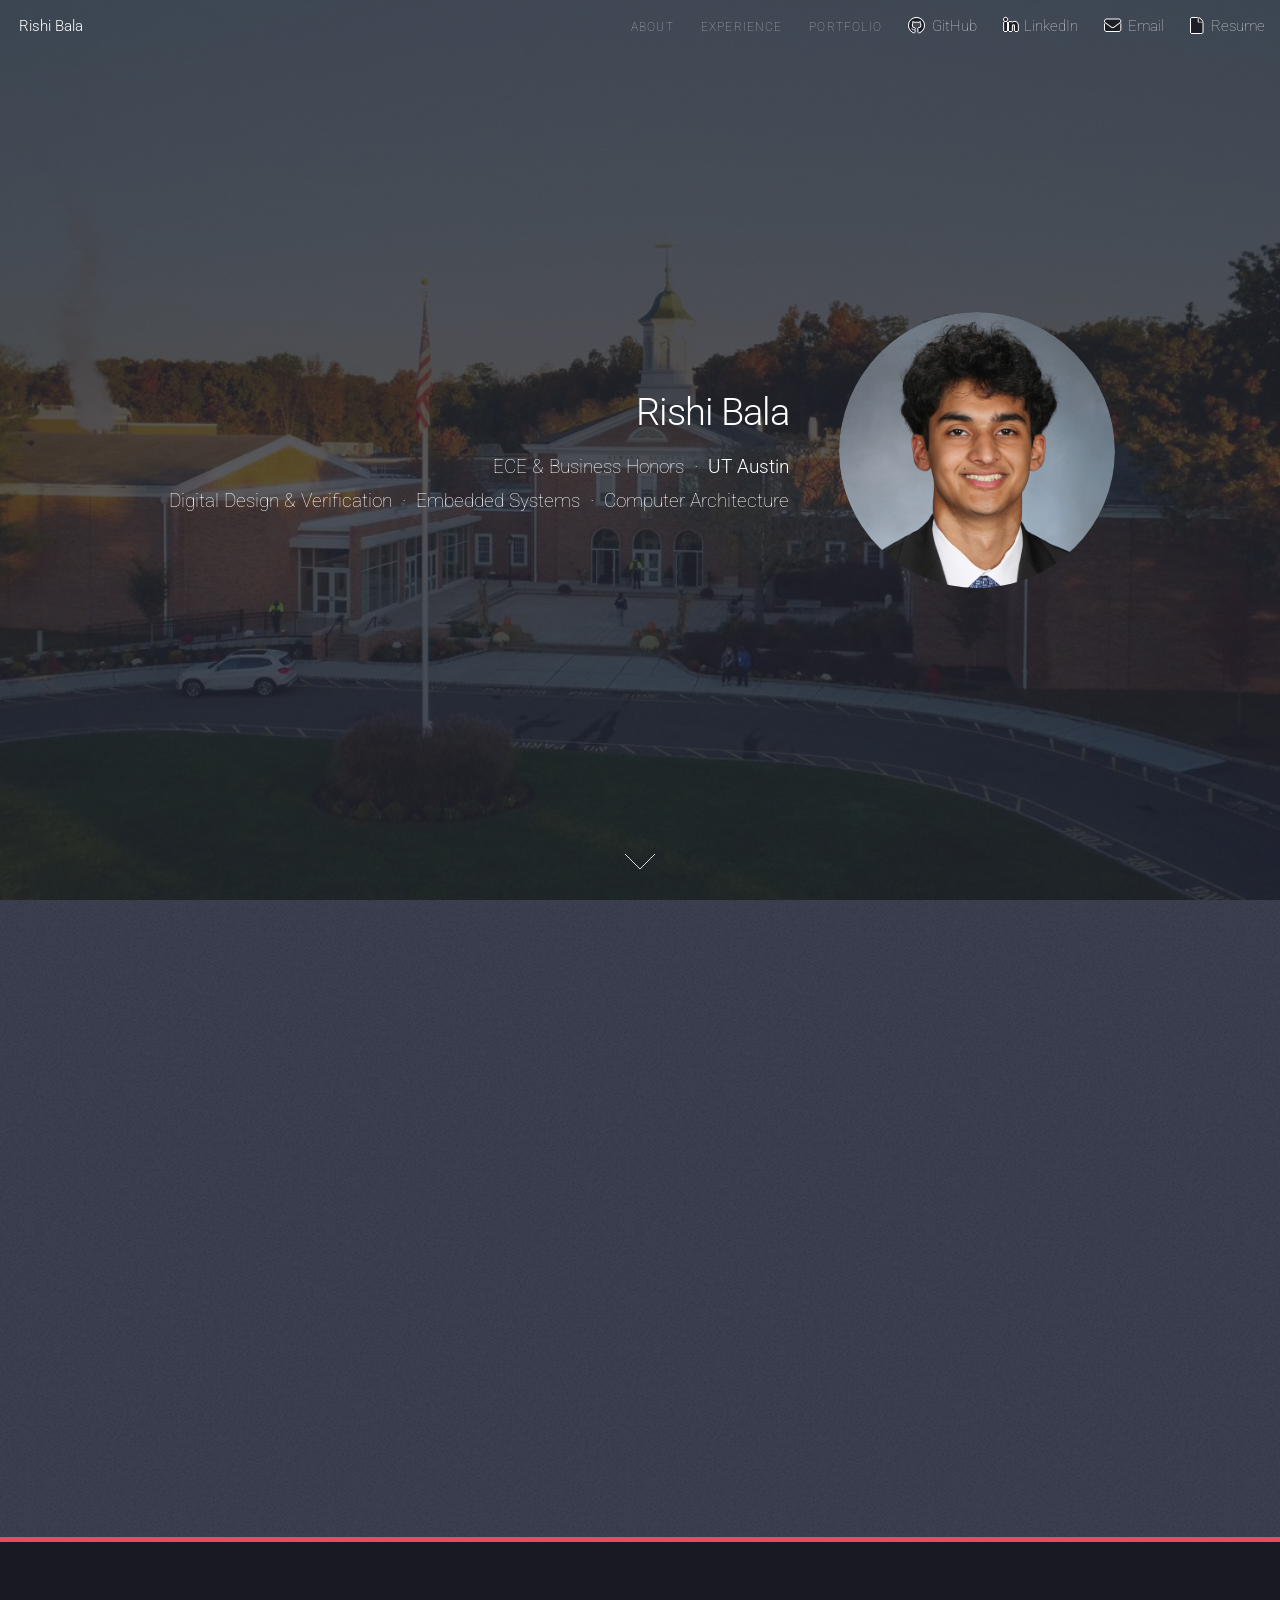
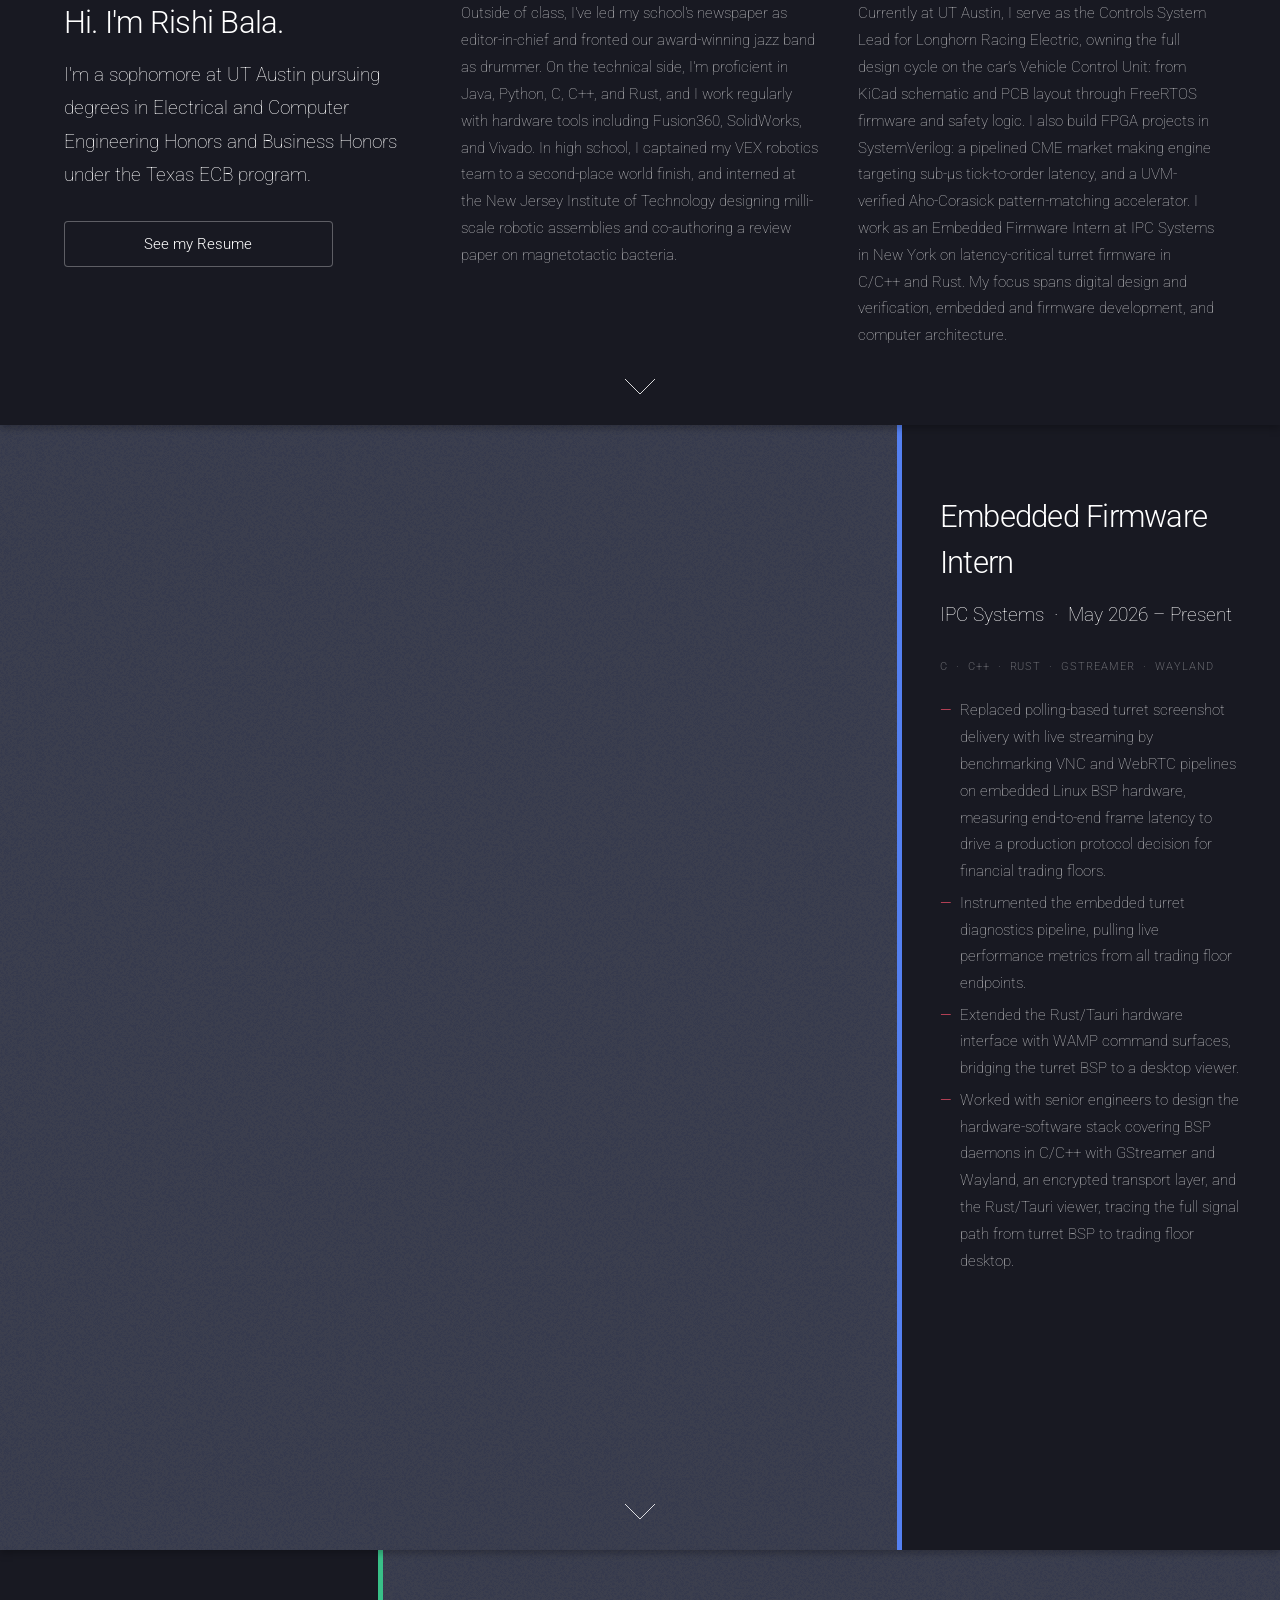
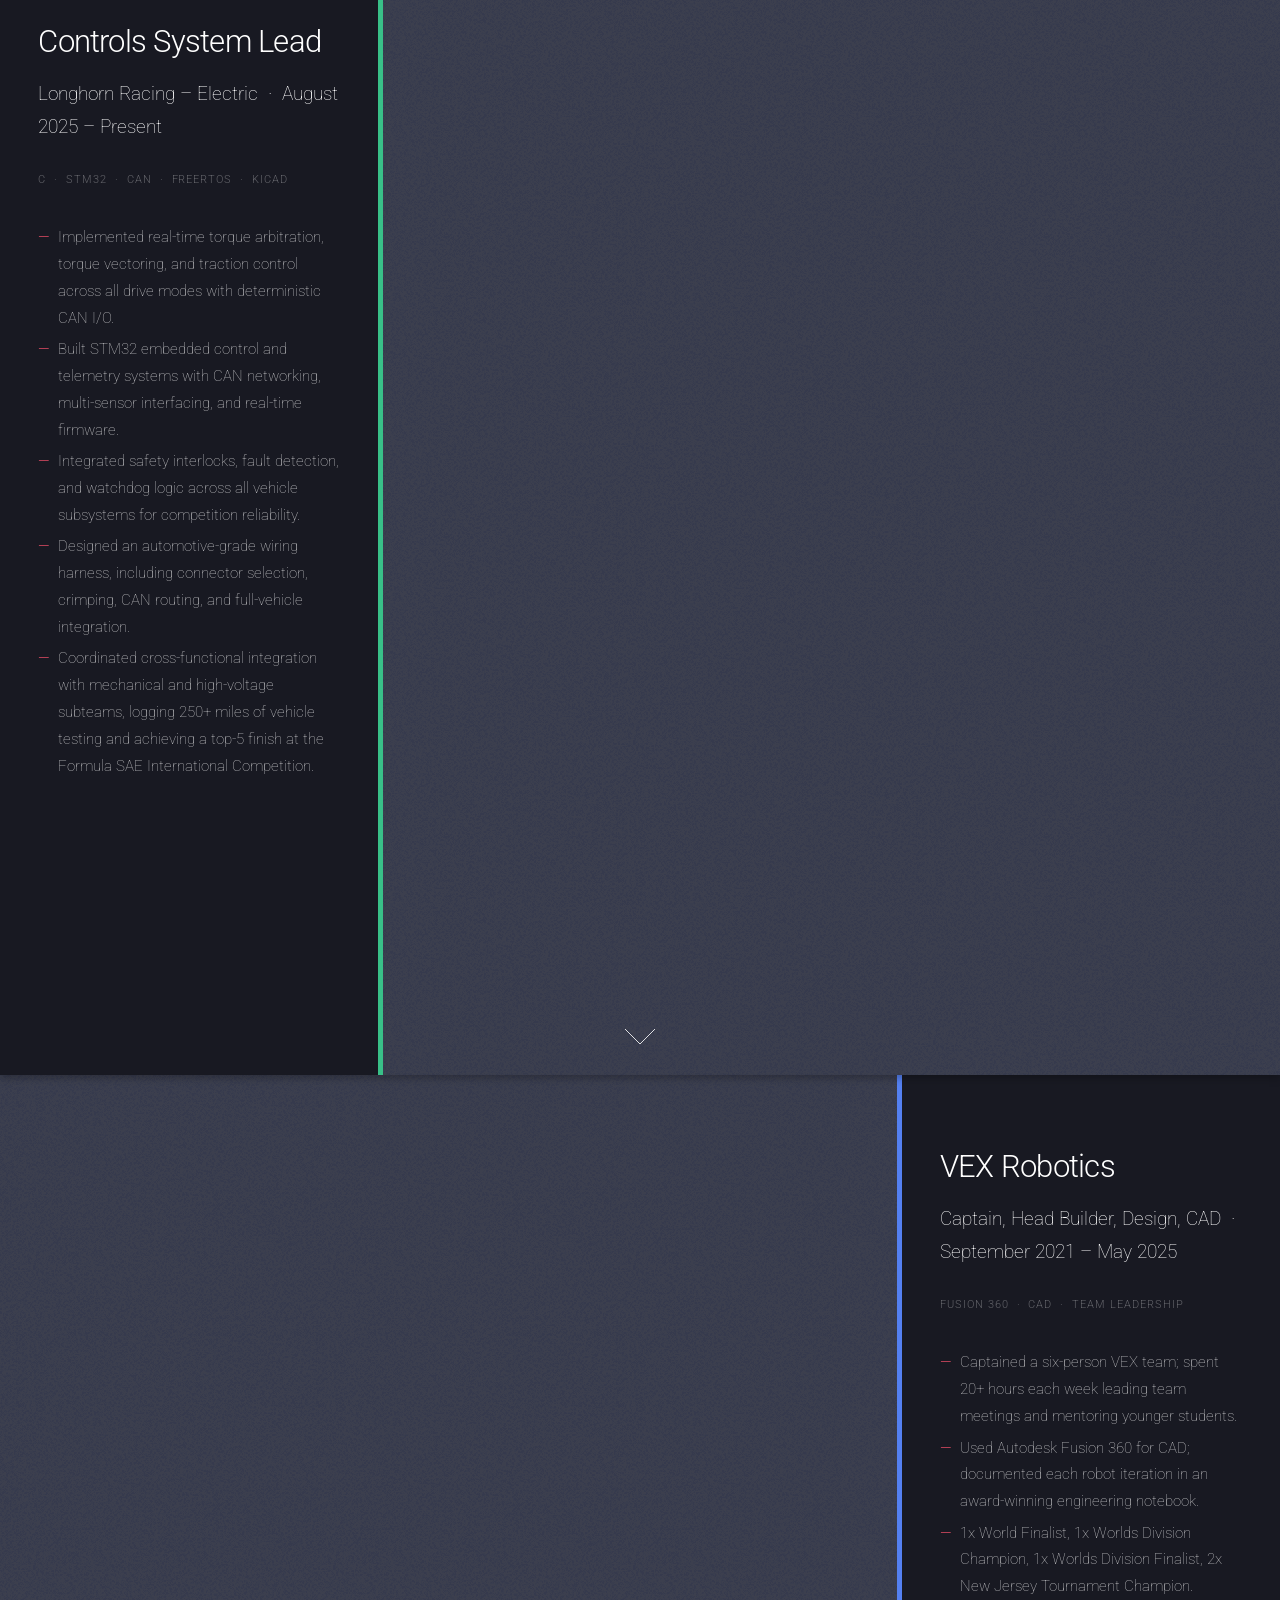
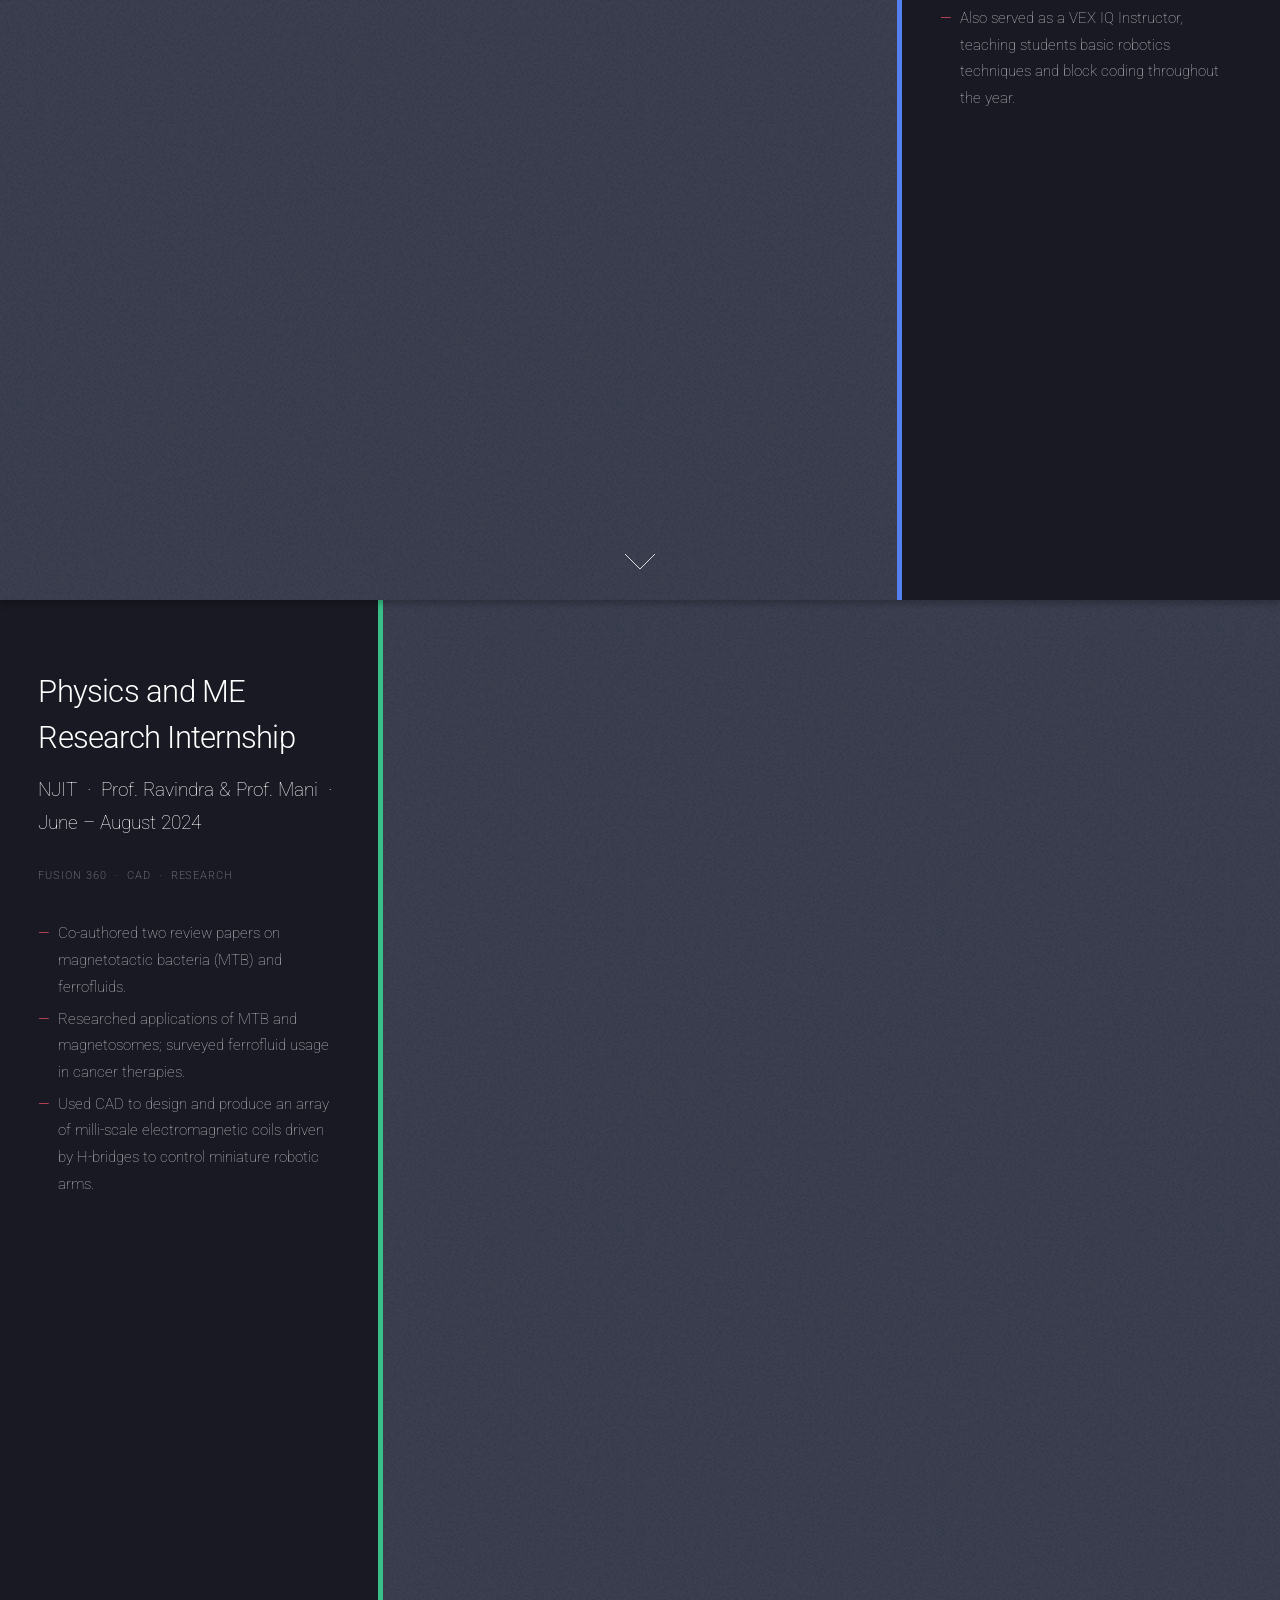
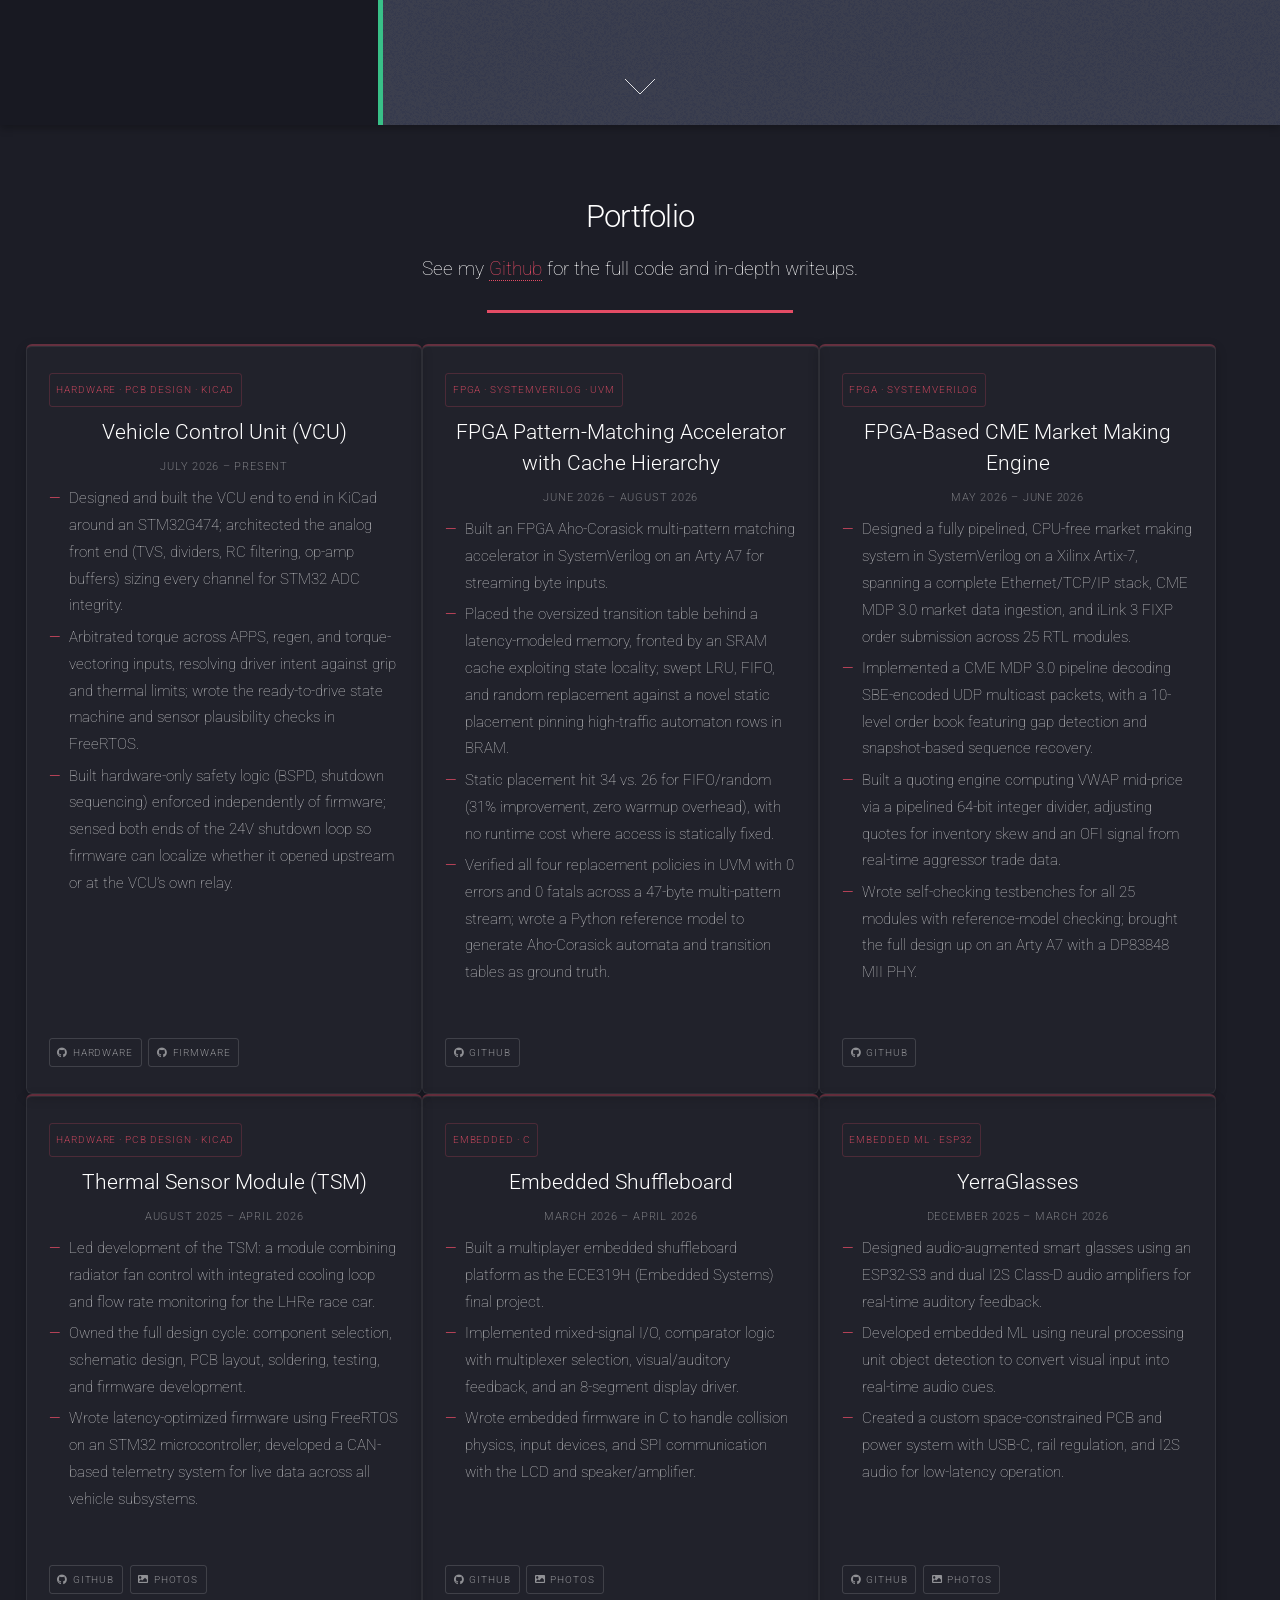
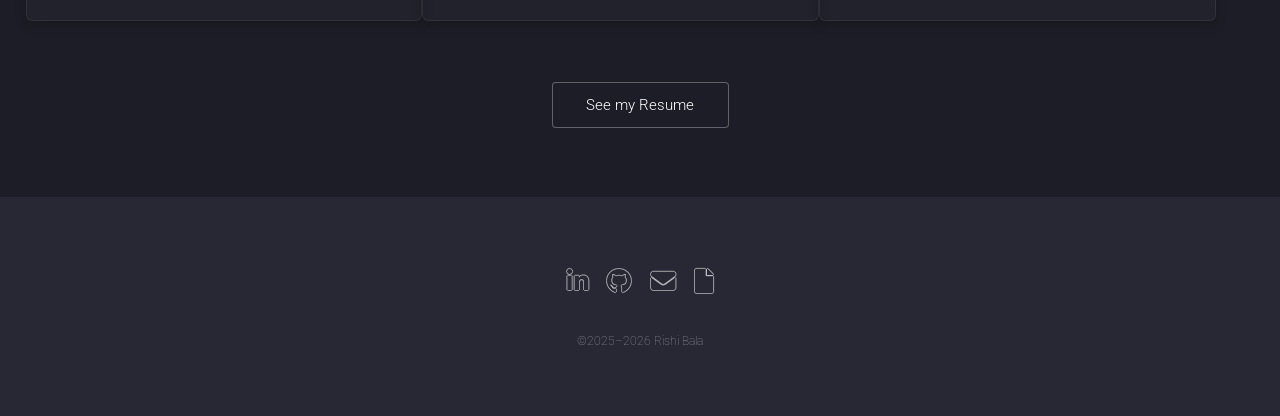
==== commit 45d796c6: "updated august 5 2026" ====
--- a/index.html
+++ b/index.html
@@ -88,14 +88,14 @@
 			<div class="content">
 				<header>
 					<h2>Embedded Firmware Intern</h2>
-					<p>IPC Systems &nbsp;&middot;&nbsp; May 2026 &ndash; August 2026</p>
-					<p class="tech-stack">C &nbsp;&middot;&nbsp; C++ &nbsp;&middot;&nbsp; Rust</p>
+					<p>IPC Systems &nbsp;&middot;&nbsp; May 2026 &ndash; Present</p>
+					<p class="tech-stack">C &nbsp;&middot;&nbsp; C++ &nbsp;&middot;&nbsp; Rust &nbsp;&middot;&nbsp; GStreamer &nbsp;&middot;&nbsp; Wayland</p>
 				</header>
 				<ul class="contentul">
-					<li>Developing latency-critical turret control firmware in C/C++ and Rust for IPC&rsquo;s financial communication infrastructure, deployed at trading desks across major global financial institutions.</li>
-					<li>Applying Rust in a production embedded codebase to enforce memory safety without garbage collection overhead, eliminating a class of latency unpredictability in timing-critical paths.</li>
-					<li>Profiling and optimizing real-time firmware to meet strict determinism and uptime requirements on always-on trading floor hardware.</li>
-					<li>Collaborating with hardware and software teams on system integration, validation, and performance profiling across turret hardware.</li>
+					<li>Replaced polling-based turret screenshot delivery with live streaming by benchmarking VNC and WebRTC pipelines on embedded Linux BSP hardware, measuring end-to-end frame latency to drive a production protocol decision for financial trading floors.</li>
+					<li>Instrumented the embedded turret diagnostics pipeline, pulling live performance metrics from all trading floor endpoints.</li>
+					<li>Extended the Rust/Tauri hardware interface with WAMP command surfaces, bridging the turret BSP to a desktop viewer.</li>
+					<li>Worked with senior engineers to design the hardware-software stack covering BSP daemons in C/C++ with GStreamer and Wayland, an encrypted transport layer, and the Rust/Tauri viewer, tracing the full signal path from turret BSP to trading floor desktop.</li>
 				</ul>
 			</div>
 
@@ -210,11 +210,12 @@
 						<section class="col-4 col-6-medium col-12-xsmall">
 							<span class="proj-tag">FPGA &middot; SystemVerilog &middot; UVM</span>
 							<h3 class="pmaj">FPGA Pattern-Matching Accelerator with Cache Hierarchy</h3>
-							<h5>June 2026 &ndash; Present</h5>
-							<ul class="contentul">
-								<li>Building an FPGA Aho-Corasick multi-pattern matching accelerator in SystemVerilog on an Arty A7 for IDS-style byte streams.</li>
-								<li>Placed the oversized transition table behind a latency-modeled memory, fronted by an SRAM cache exploiting state locality; sweeping LRU, FIFO, and random eviction against a novel static placement that pins the automaton&rsquo;s highest-traffic rows in BRAM.</li>
-								<li>Verifying in a UVM environment against a Python reference model that generates the ground-truth transition tables.</li>
+							<h5>June 2026 &ndash; August 2026</h5>
+							<ul class="contentul">
+								<li>Built an FPGA Aho-Corasick multi-pattern matching accelerator in SystemVerilog on an Arty A7 for streaming byte inputs.</li>
+								<li>Placed the oversized transition table behind a latency-modeled memory, fronted by an SRAM cache exploiting state locality; swept LRU, FIFO, and random replacement against a novel static placement pinning high-traffic automaton rows in BRAM.</li>
+								<li>Static placement hit 34 vs. 26 for FIFO/random (31% improvement, zero warmup overhead), with no runtime cost where access is statically fixed.</li>
+								<li>Verified all four replacement policies in UVM with 0 errors and 0 fatals across a 47-byte multi-pattern stream; wrote a Python reference model to generate Aho-Corasick automata and transition tables as ground truth.</li>
 							</ul>
 							<div class="proj-links">
 								<a href="https://github.com/rbala25/Argus" class="proj-link-btn">GitHub</a>
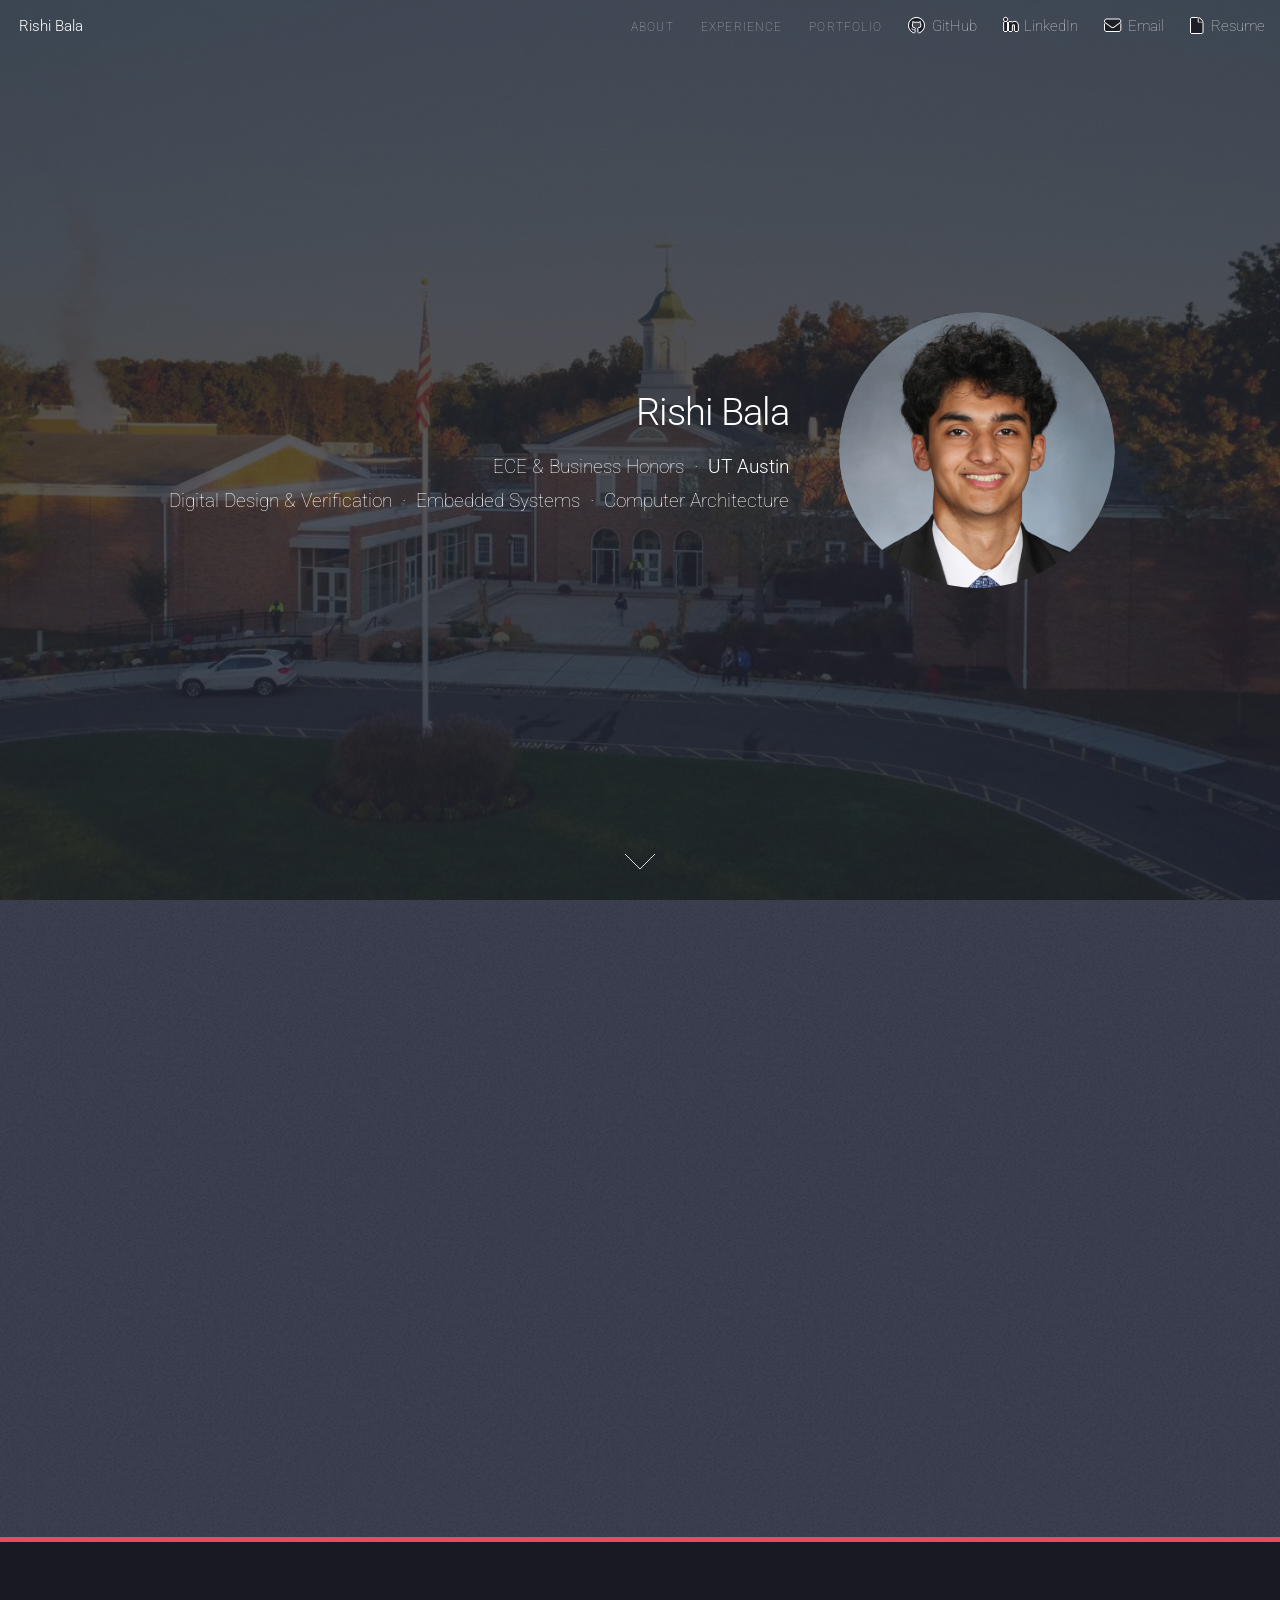
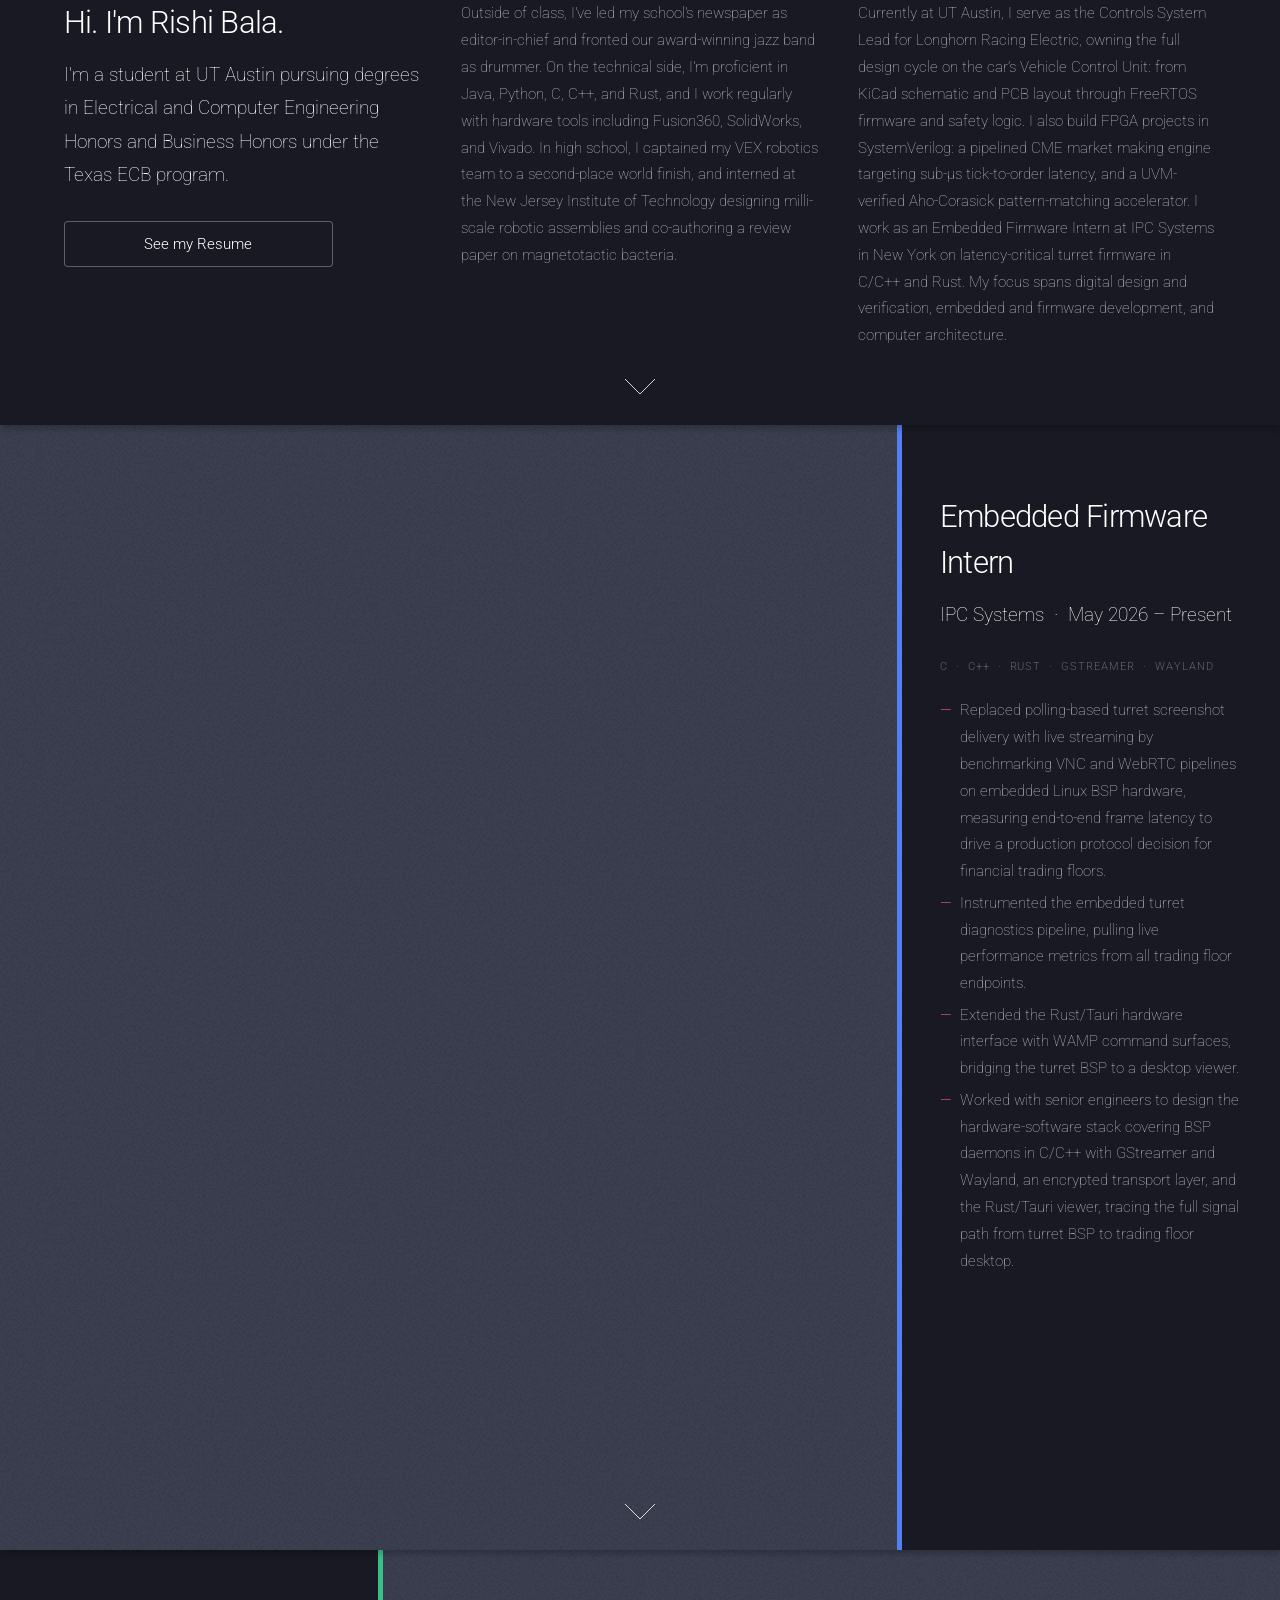
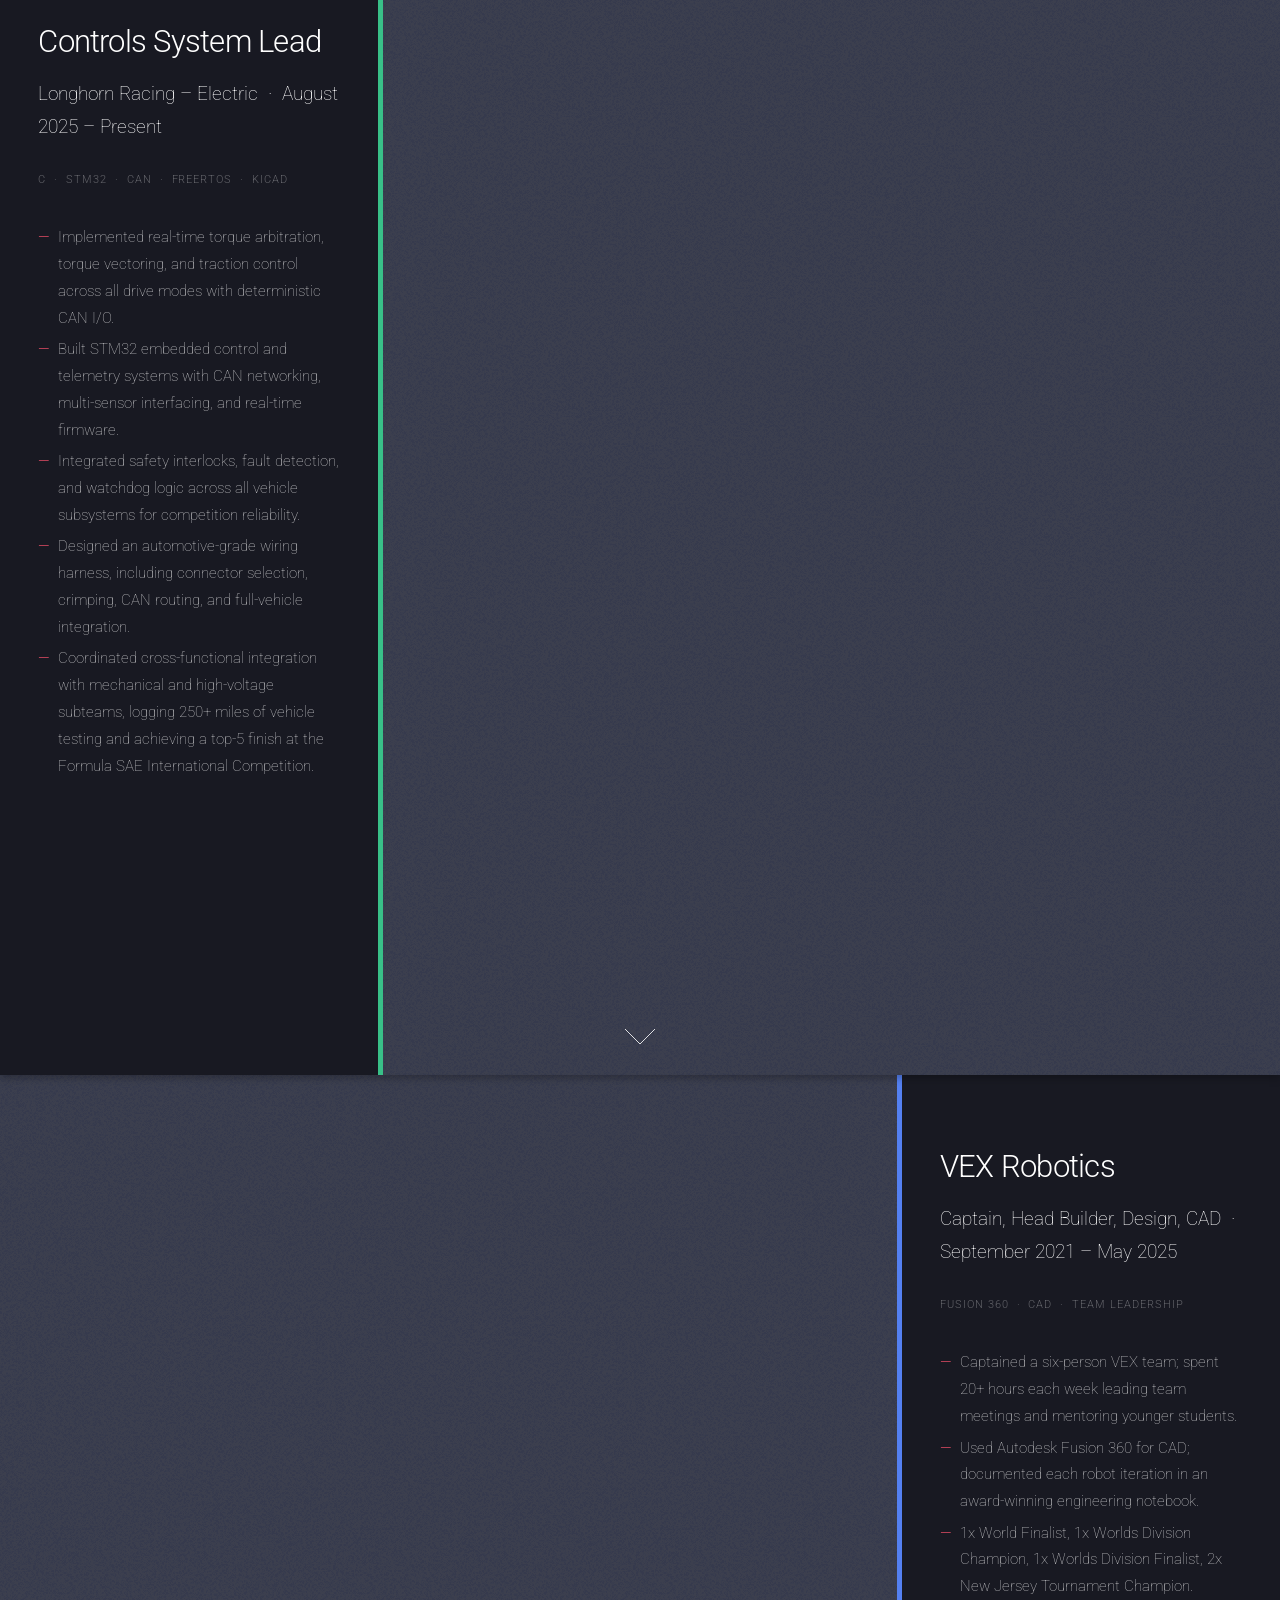
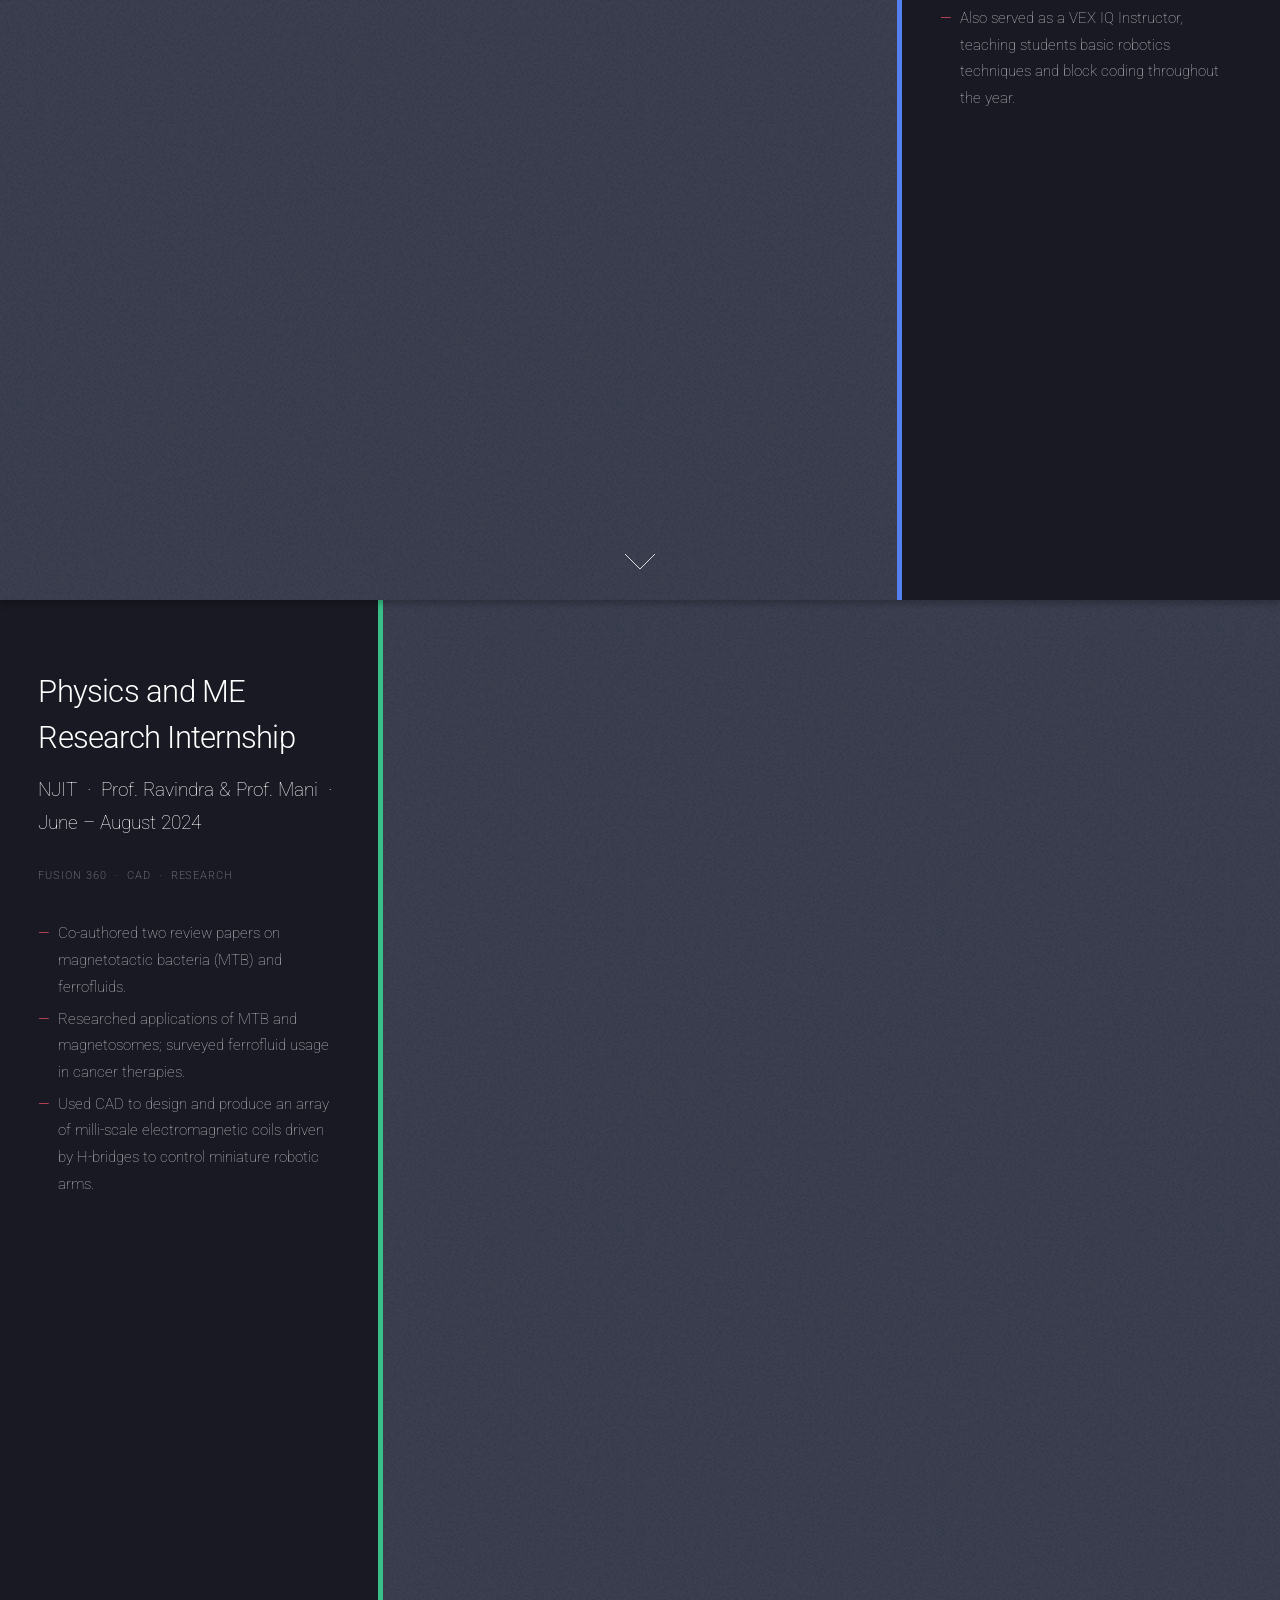
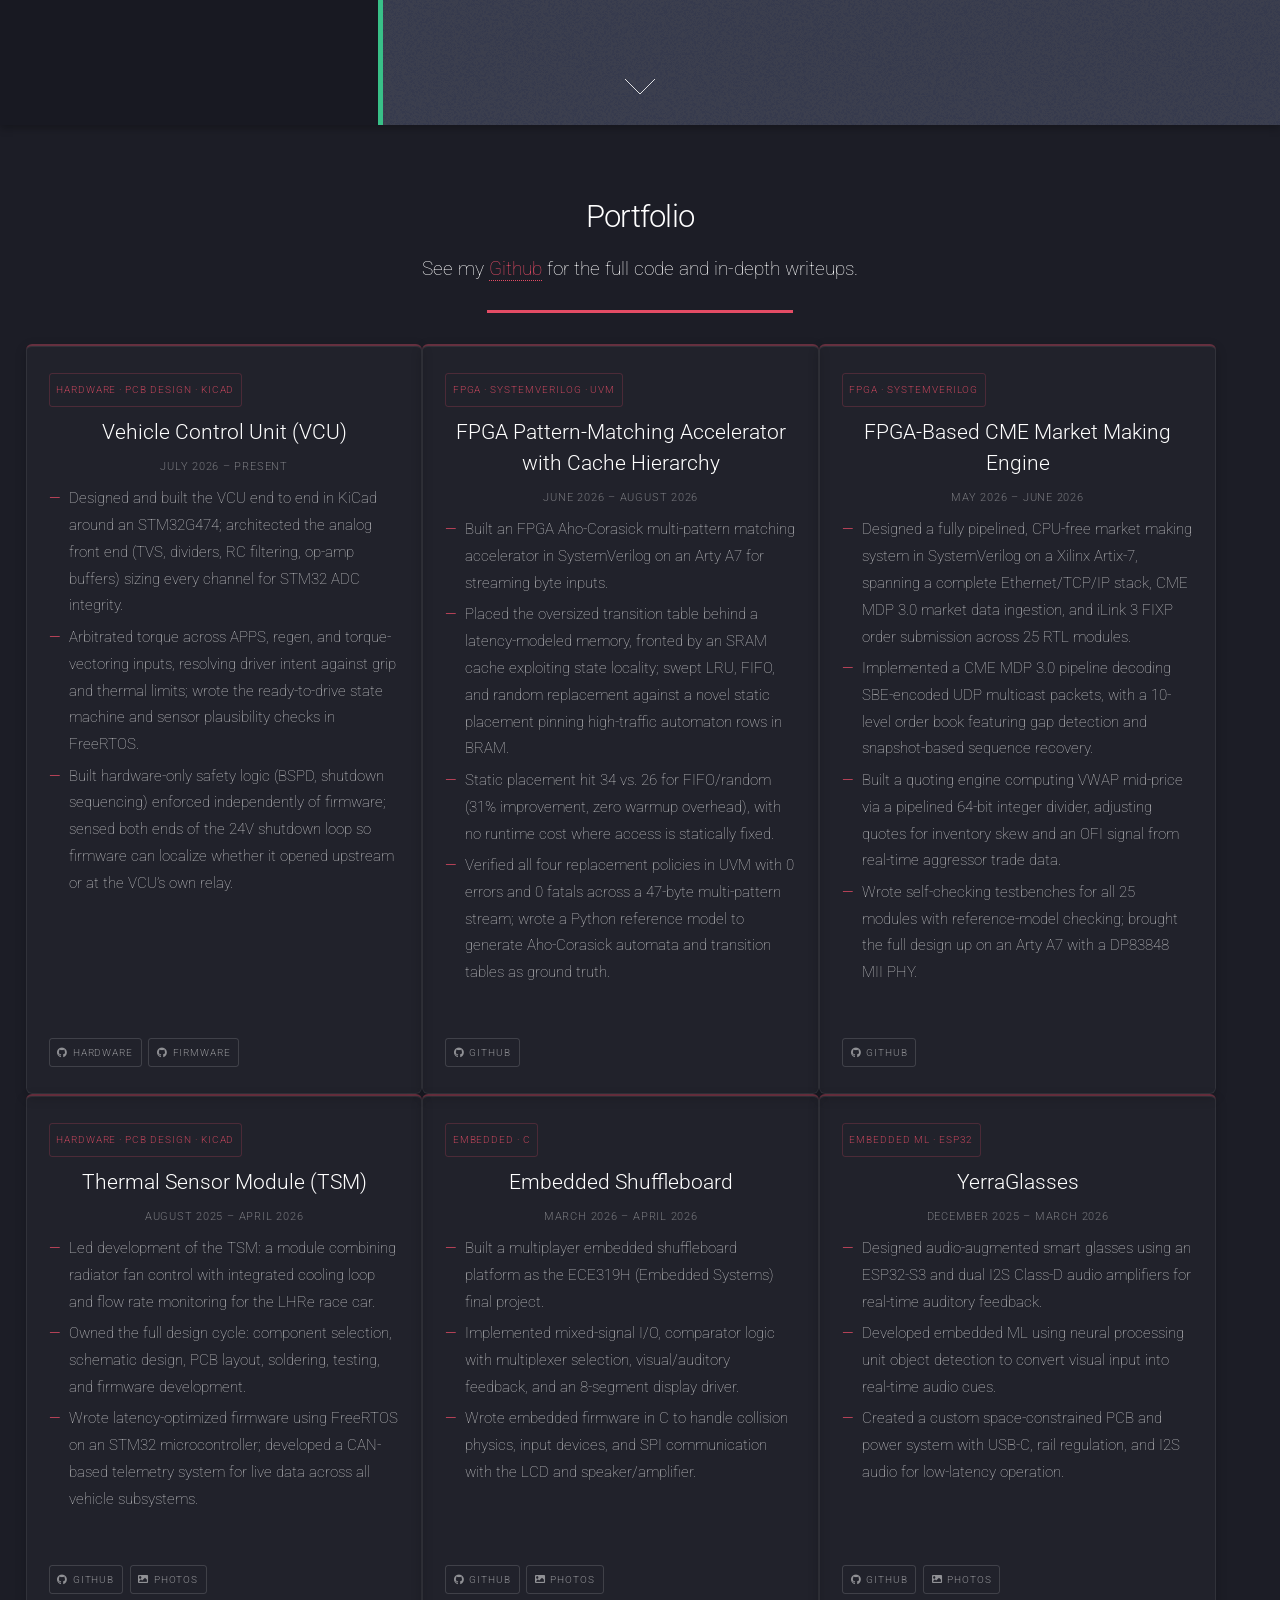
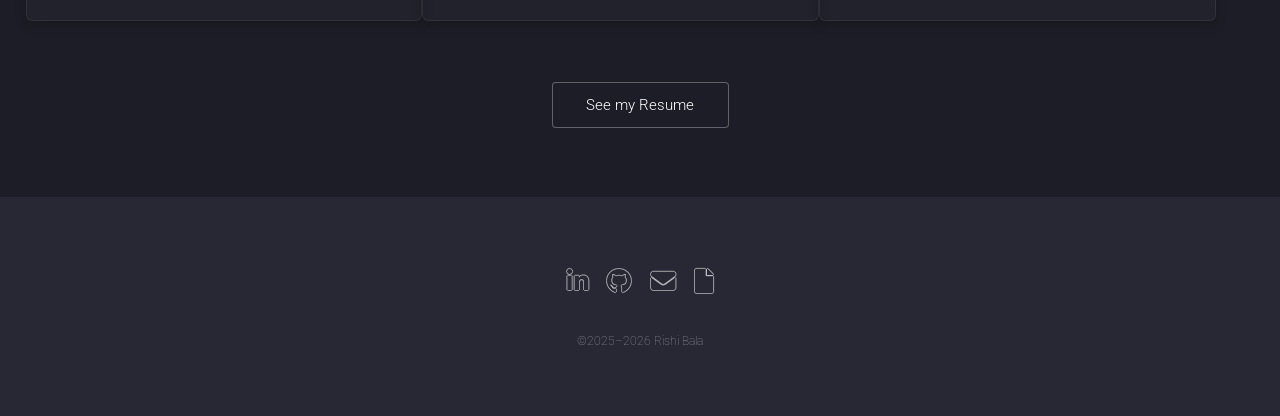
==== commit 790fefaa: "updated august 9 2026" ====
--- a/index.html
+++ b/index.html
@@ -56,7 +56,7 @@
 						<div class="col-4 col-12-medium">
 							<header>
 								<h2>Hi. I'm <strong>Rishi Bala</strong>.</h2>
-								<p>I'm a sophomore at UT Austin pursuing degrees in Electrical and Computer Engineering
+								<p>I'm a student at UT Austin pursuing degrees in Electrical and Computer Engineering
 									Honors and Business Honors under the Texas ECB program.</p>
 							</header>
 							<a href="images/Rishi Bala Resume.pdf" class="button1">See my
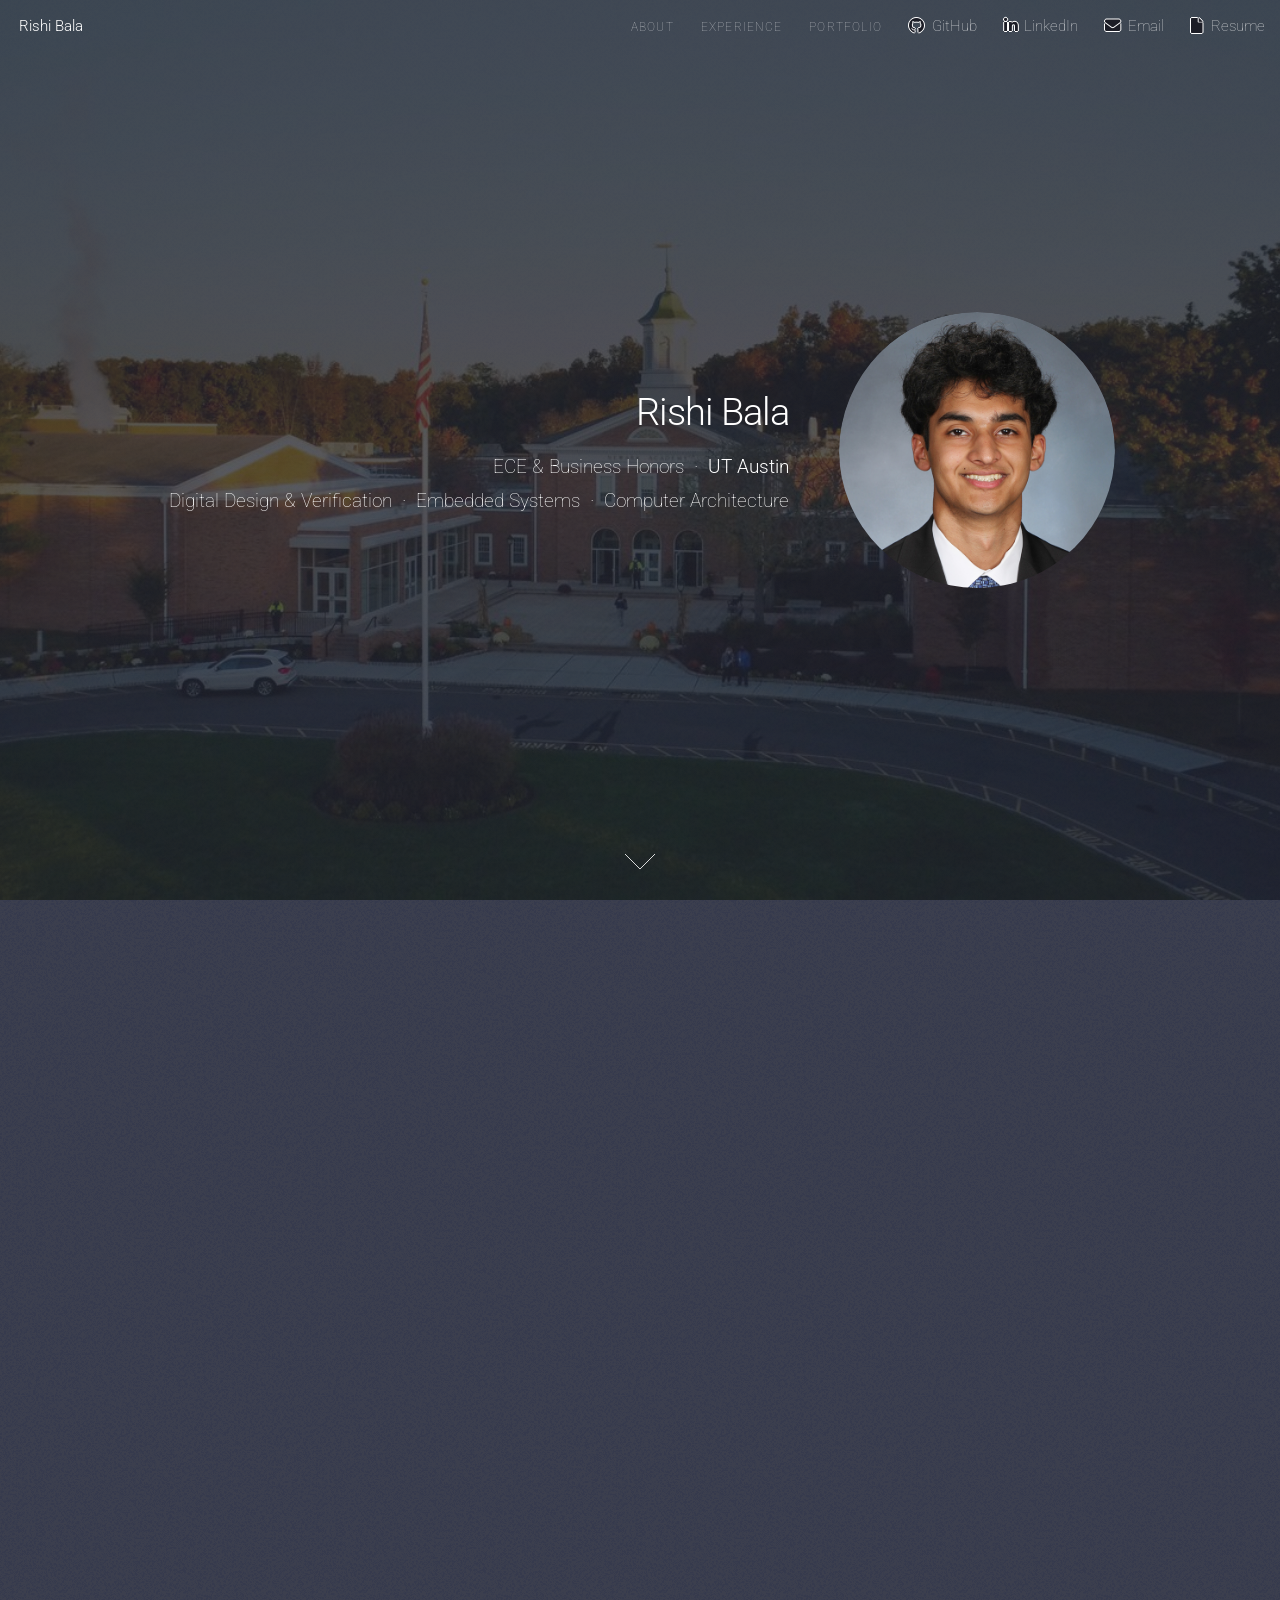
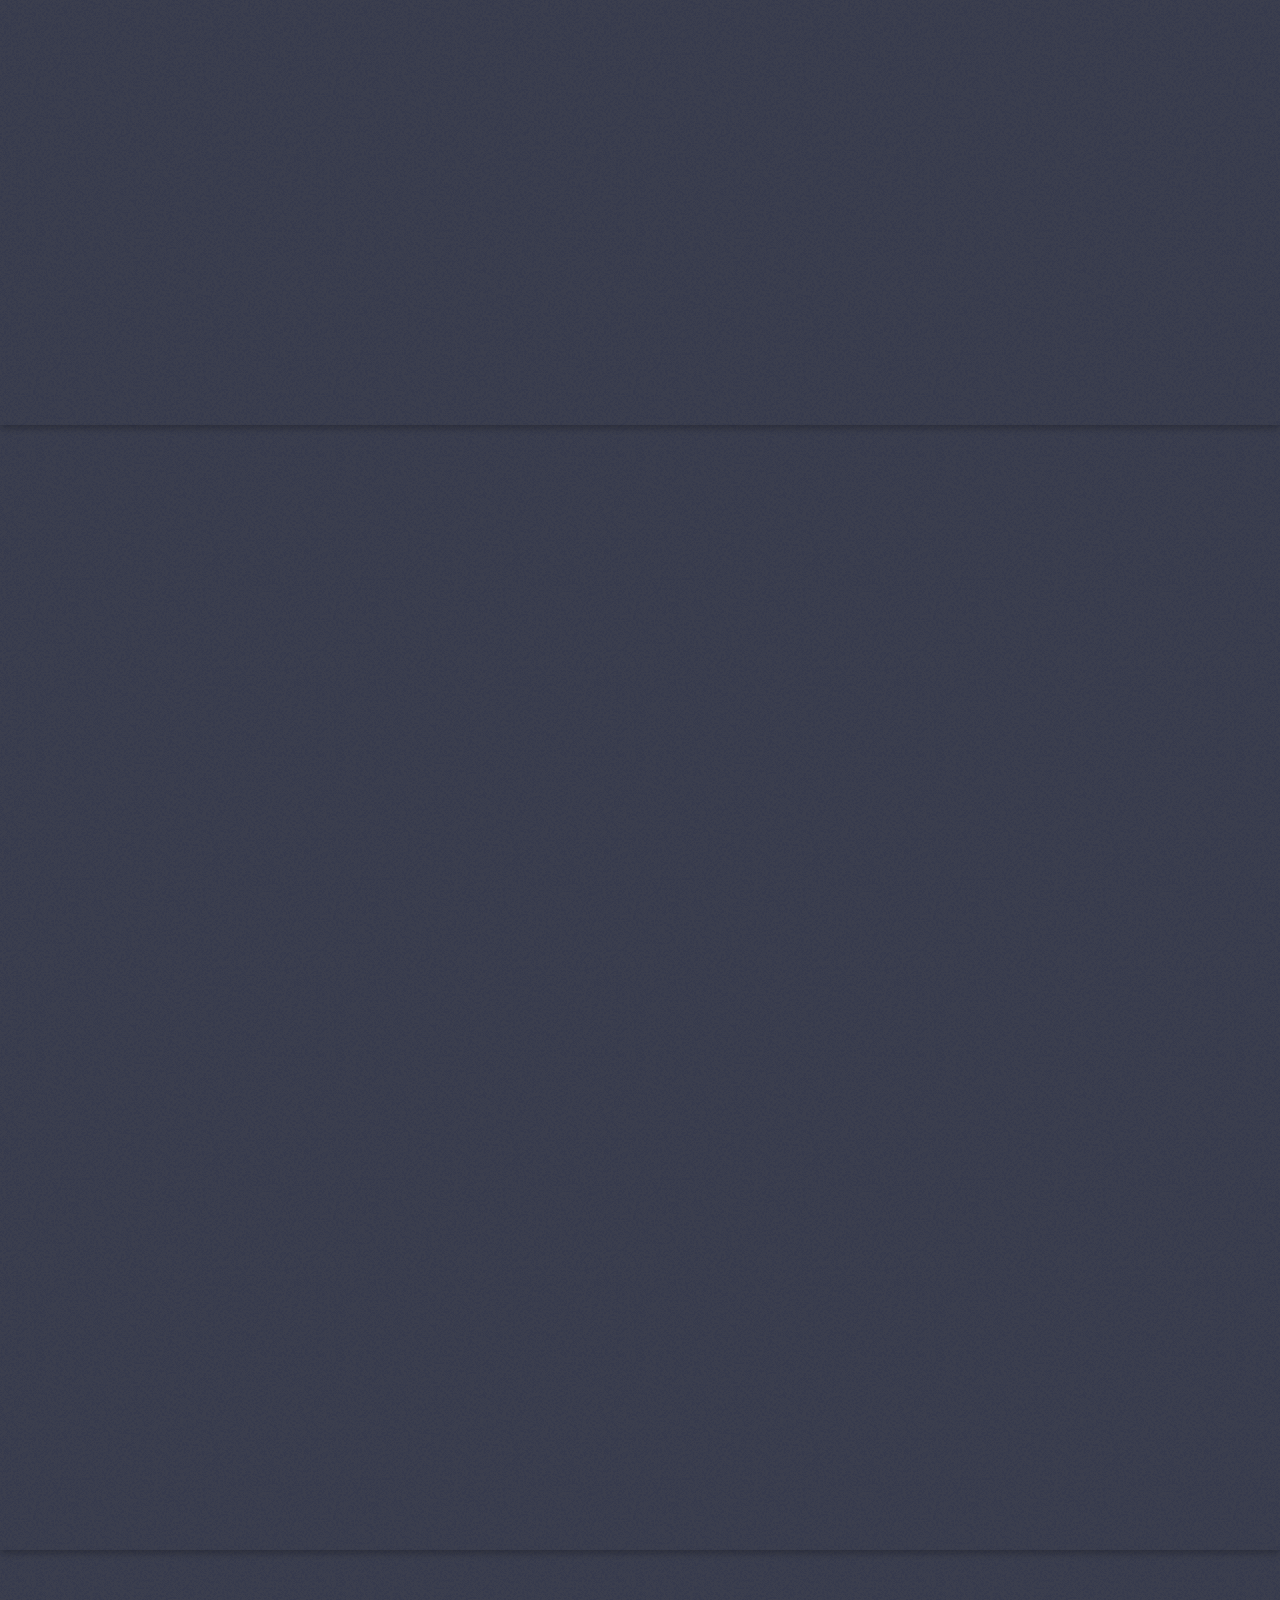
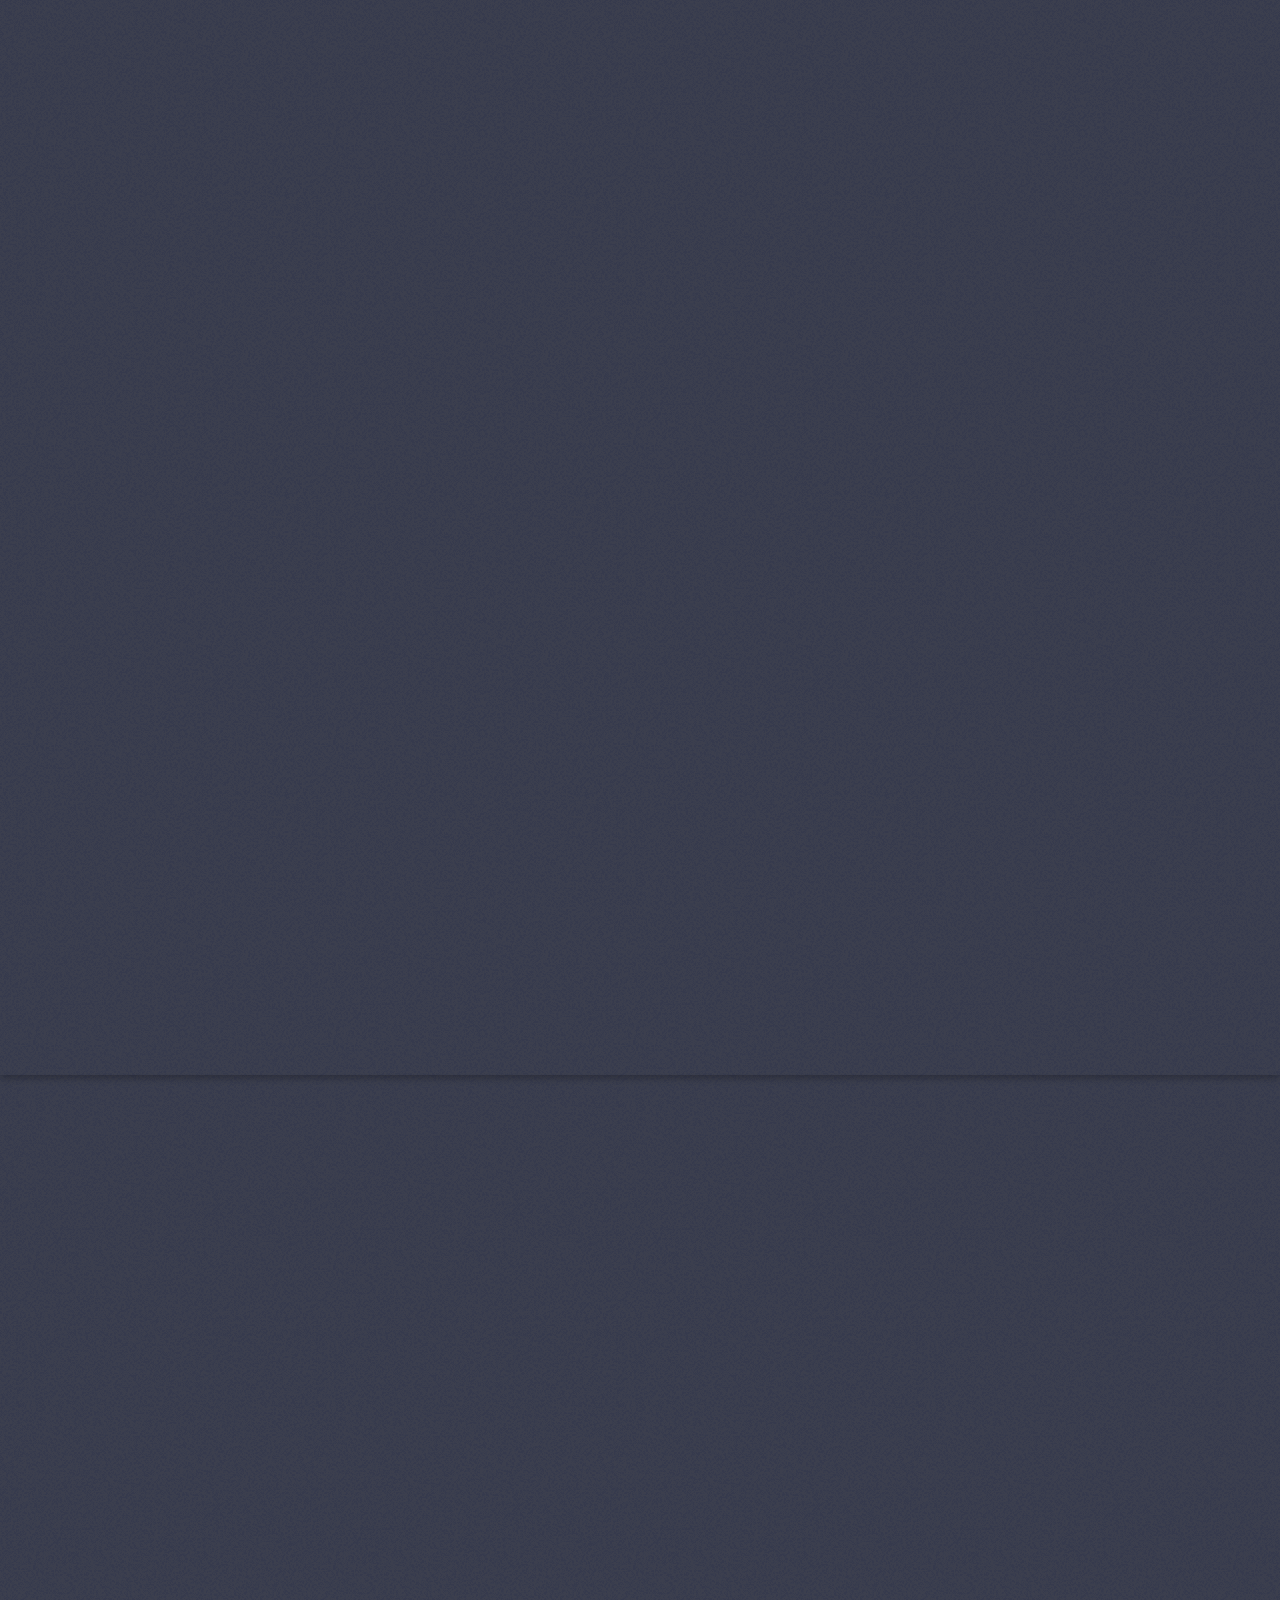
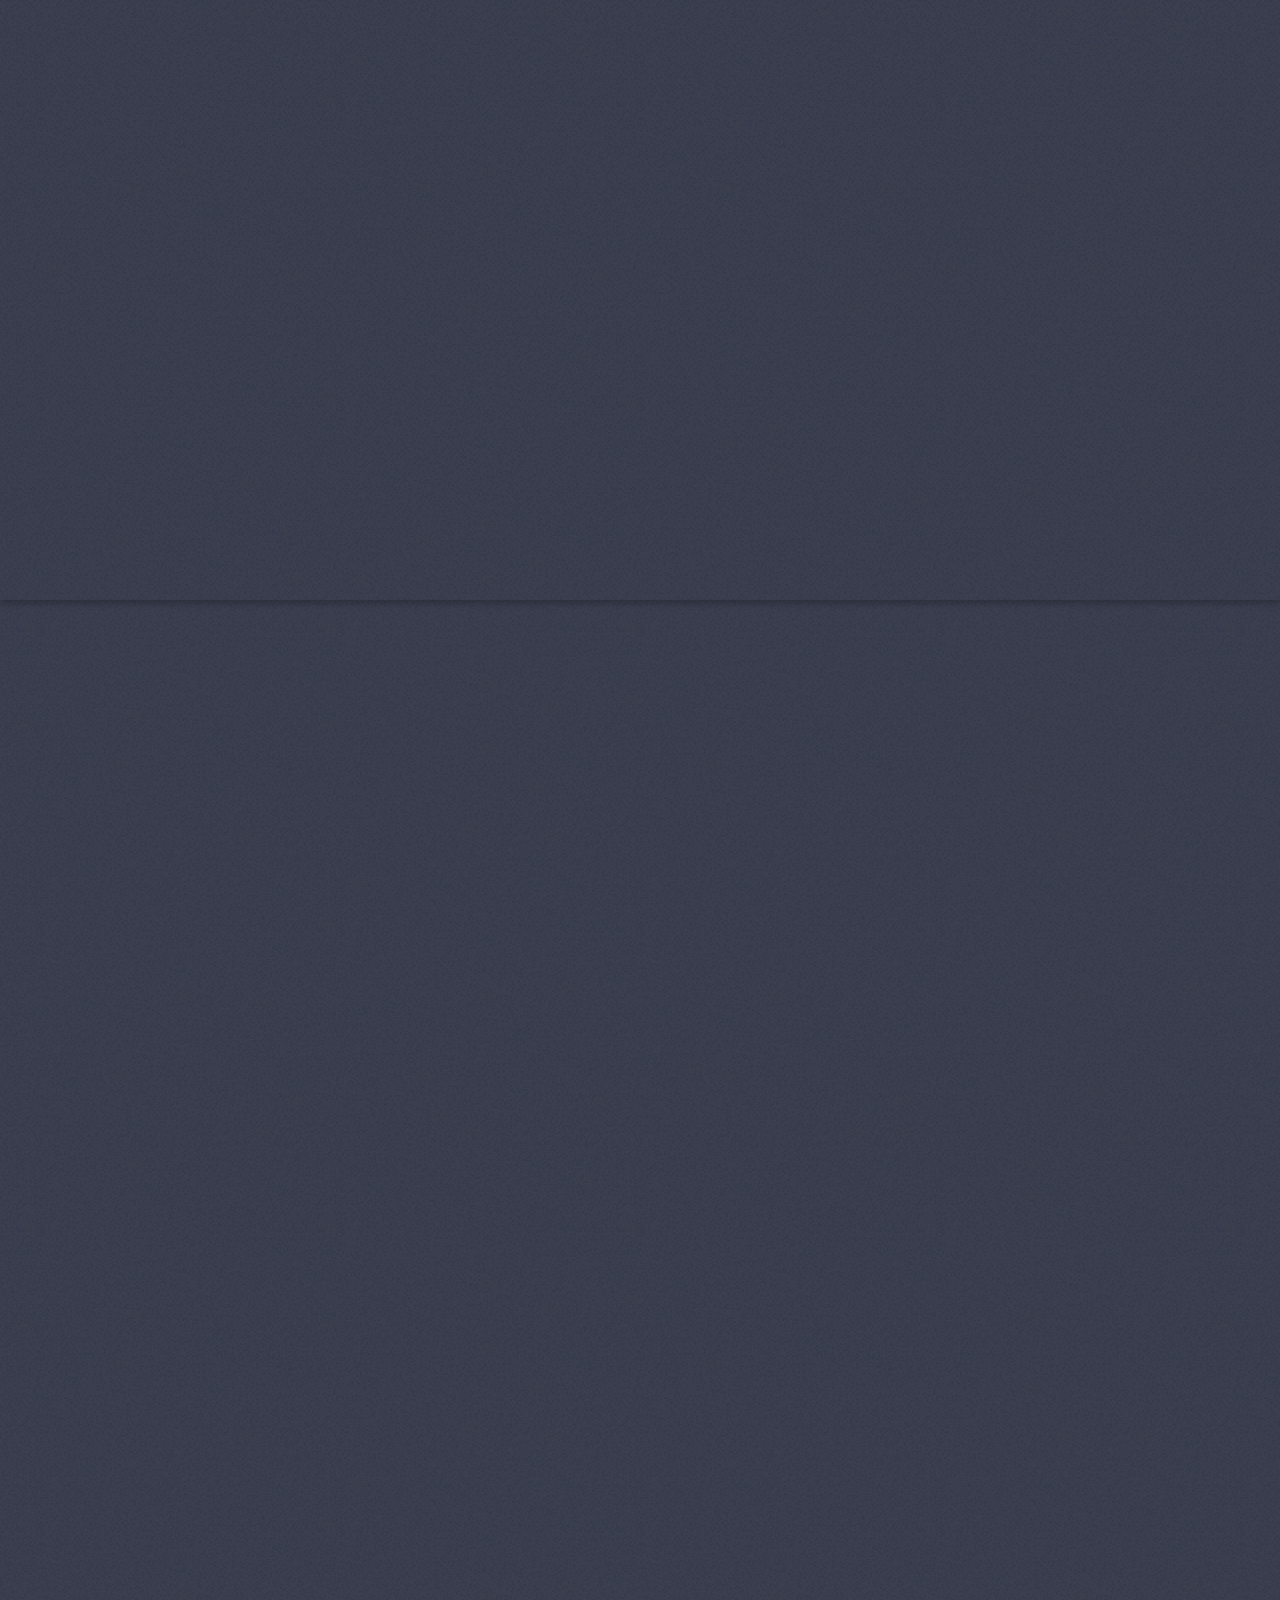
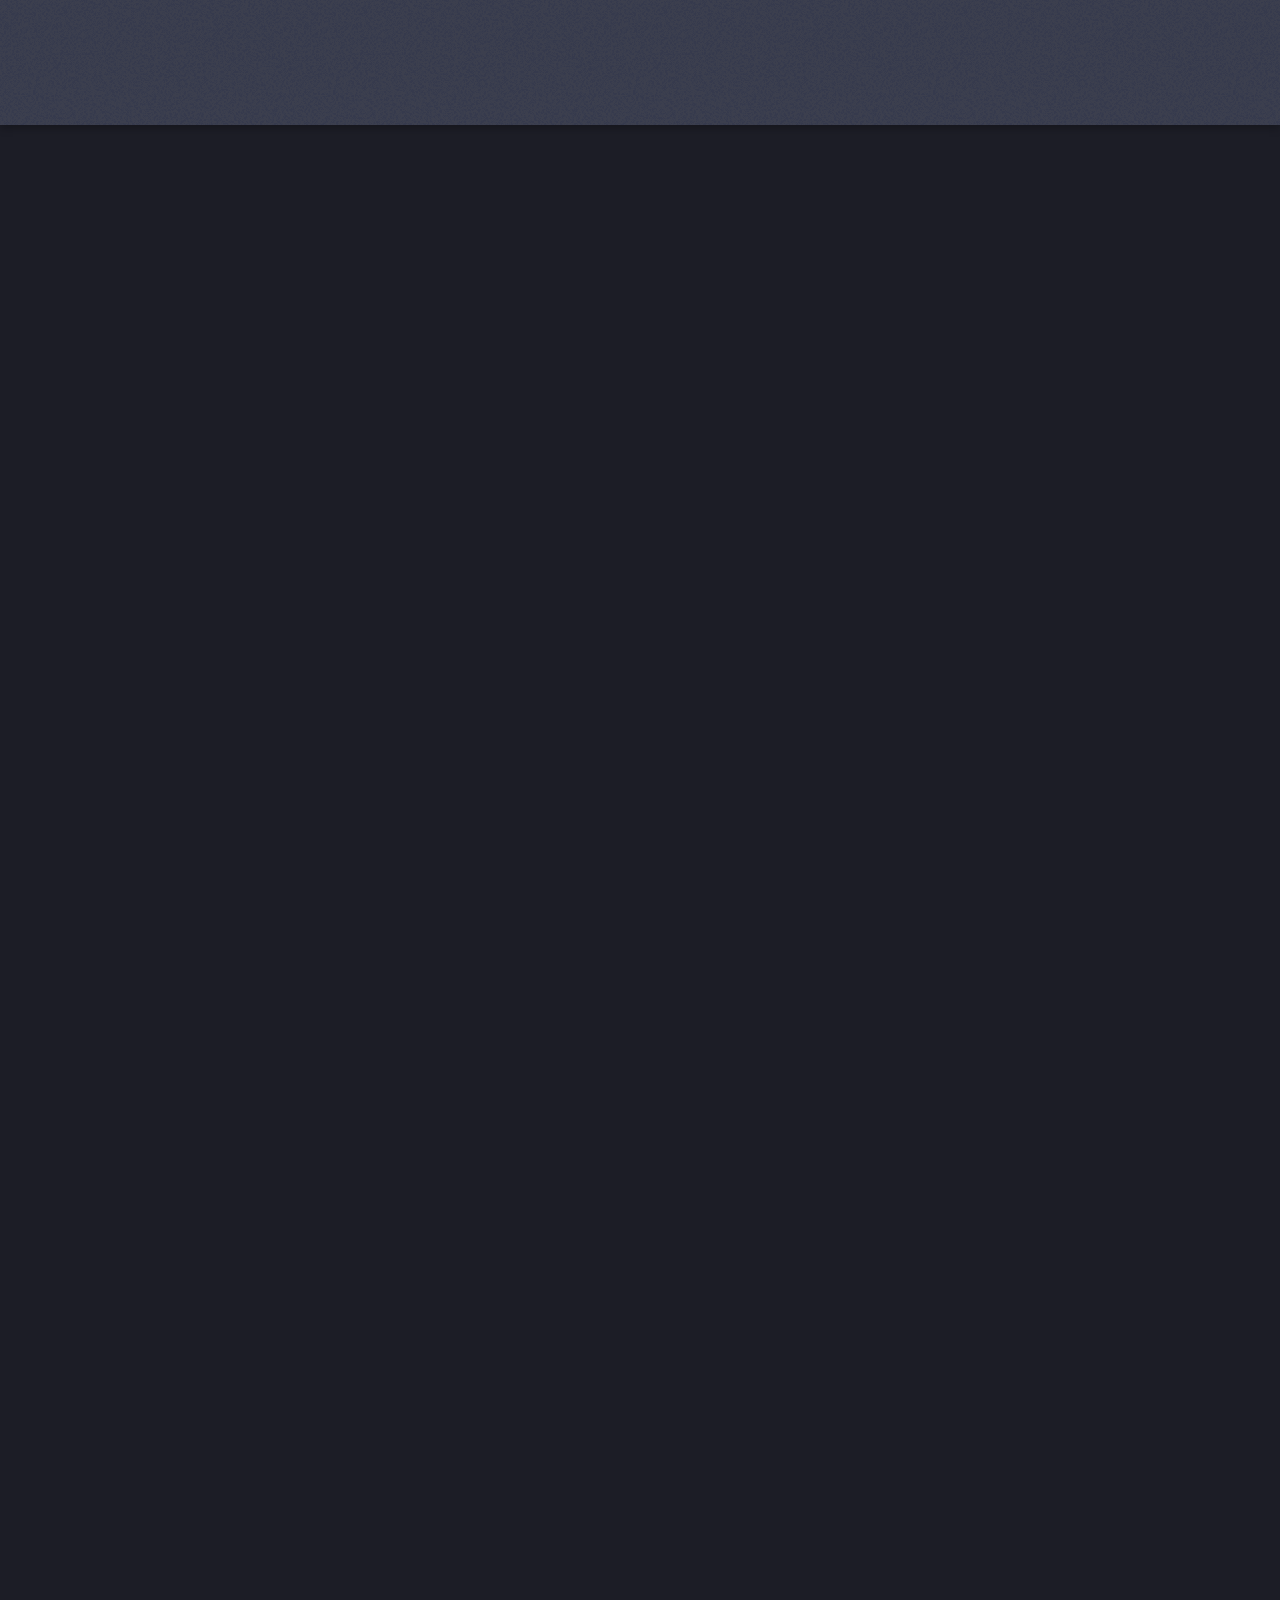
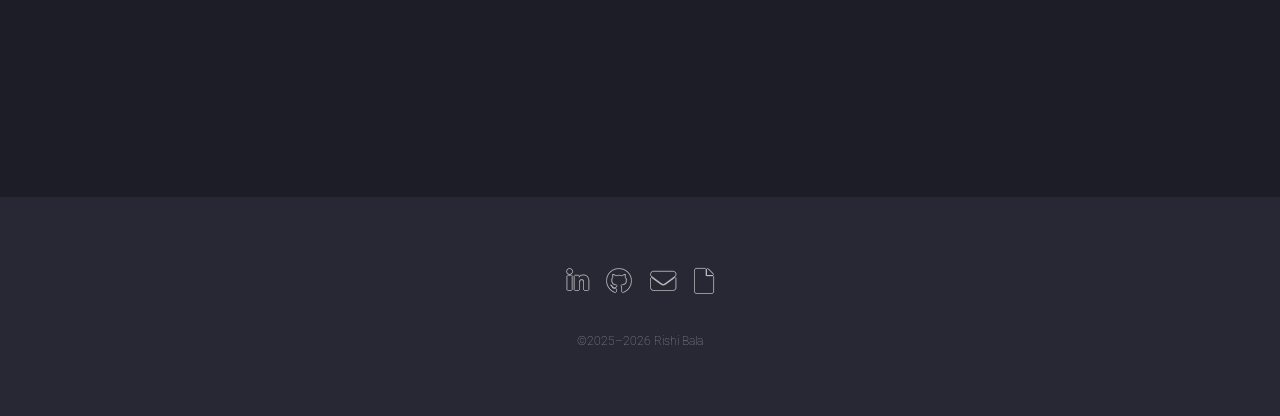
==== commit ed283020: "updated 9/1/26" ====
--- a/index.html
+++ b/index.html
@@ -201,7 +201,6 @@
 								<li>Built hardware-only safety logic (BSPD, shutdown sequencing) enforced independently of firmware; sensed both ends of the 24V shutdown loop so firmware can localize whether it opened upstream or at the VCU&rsquo;s own relay.</li>
 							</ul>
 							<div class="proj-links">
-								<a href="https://github.com/LonghornRacingElectric/lhre-hardware" class="proj-link-btn">Hardware</a>
 								<a href="https://github.com/LonghornRacingElectric/lhre" class="proj-link-btn">Firmware</a>
 							</div>
 						</section>
